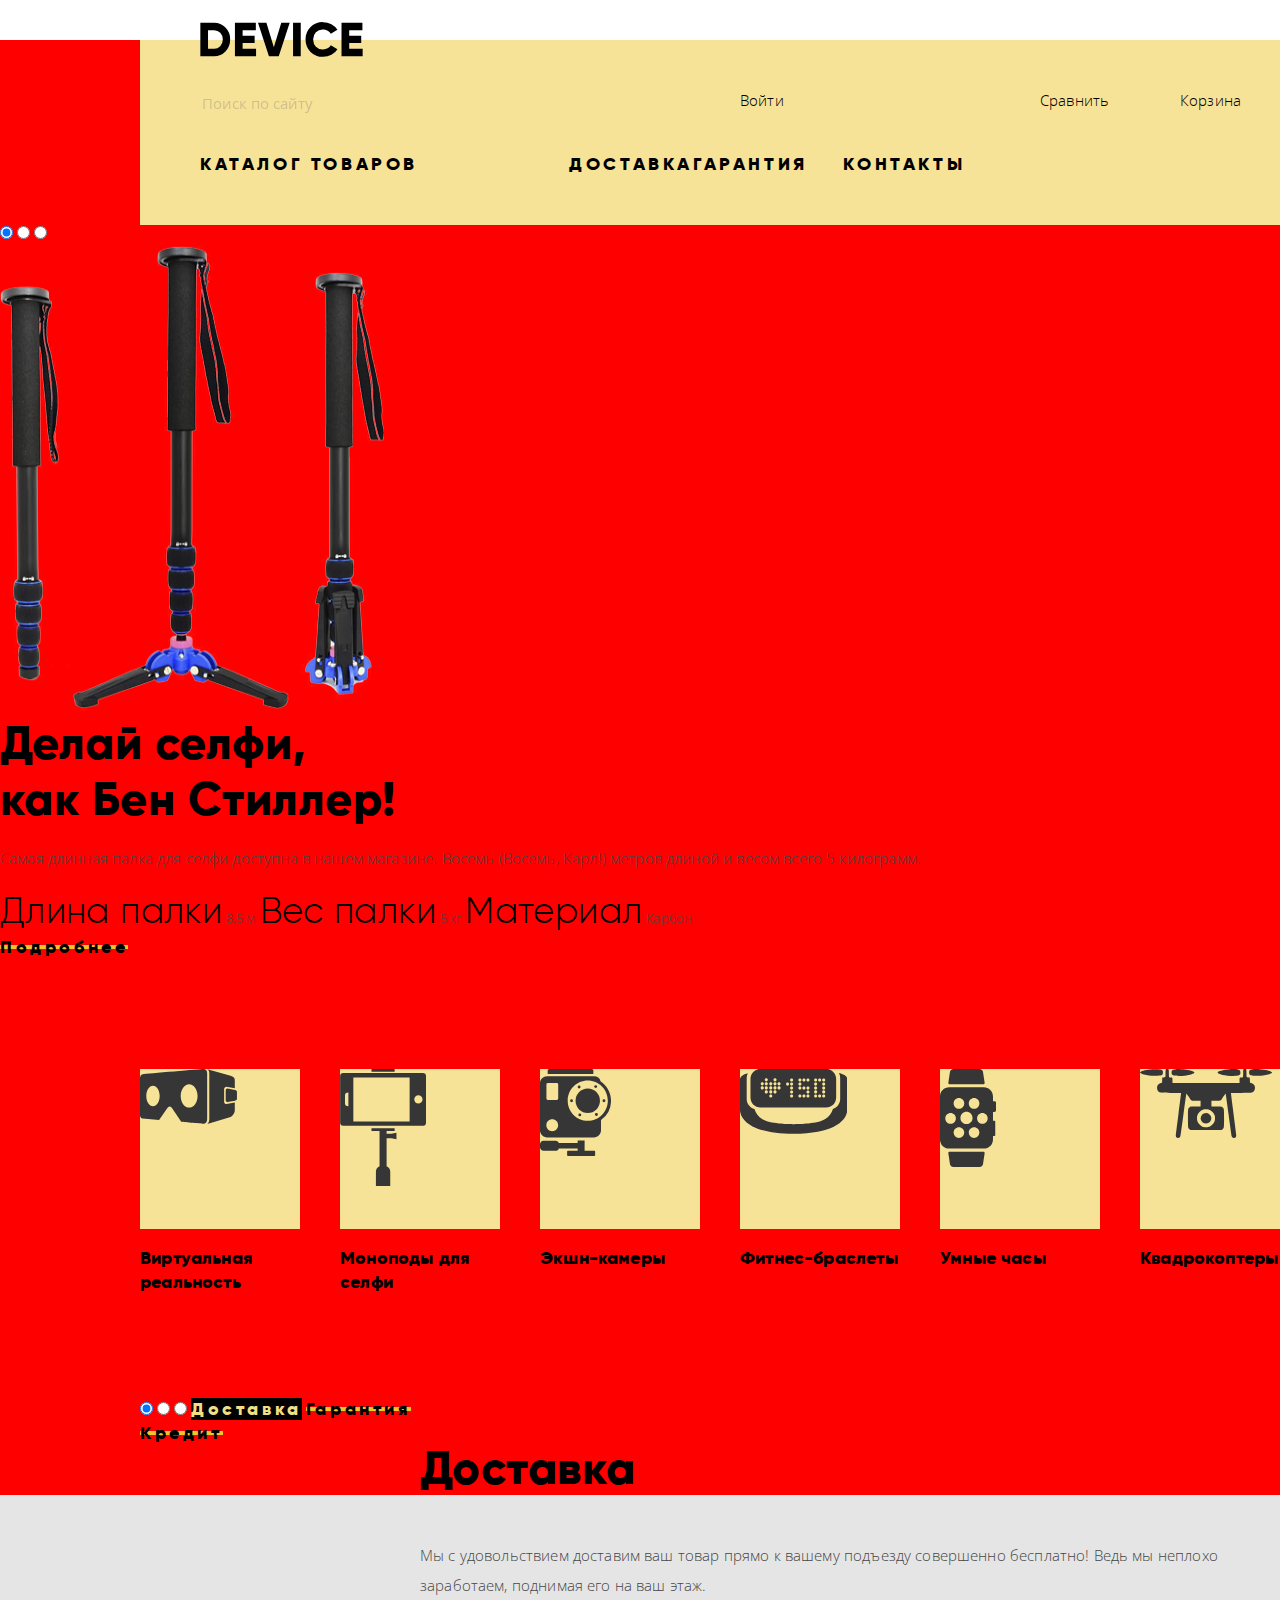
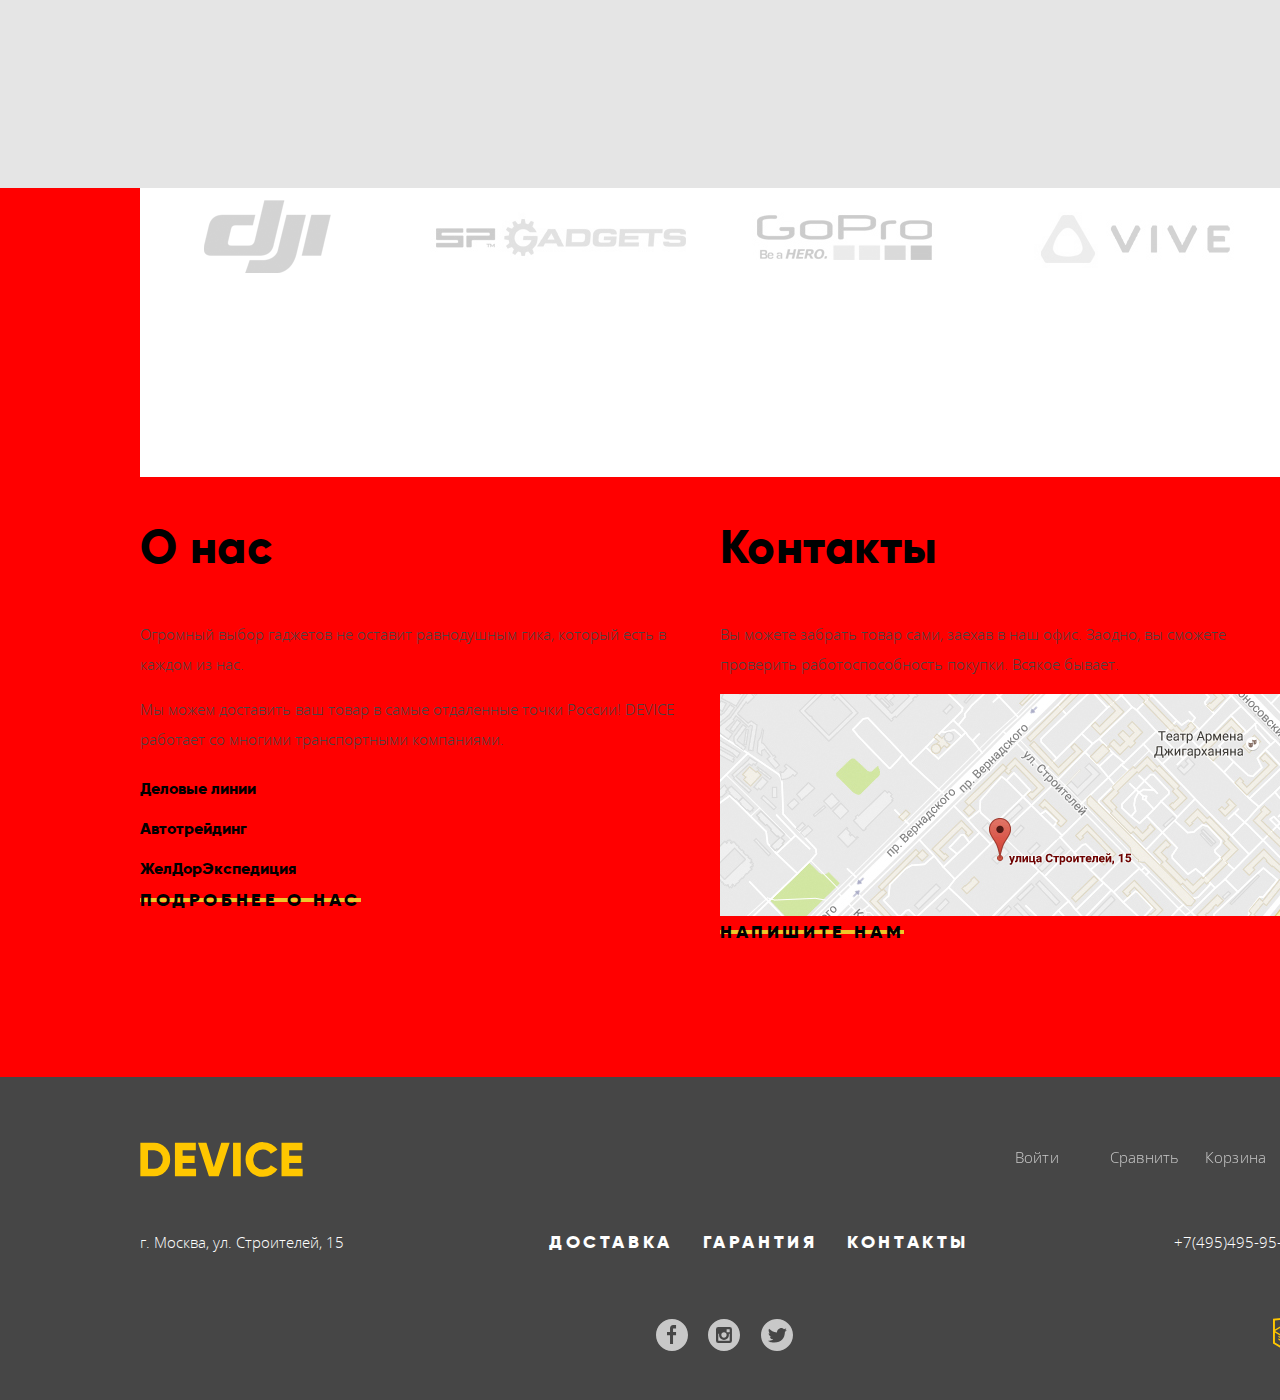
==== index.html @ 86f21298 "Задание 15.  Личный проект: начинаем строить сетку на флексах" ====
<!DOCTYPE html>
<html lang="ru">

<head>
	<meta charset="utf-8">
	<title>DEVICE</title>	
	<link href="https://fonts.googleapis.com/css?family=Open+Sans&display=swap&subset=cyrillic" rel="stylesheet">	
	<link href="css/normalize.css" rel="stylesheet">
	<link href="css/style.css" rel="stylesheet">
</head>

<body>
	<div class="site-wrapper">
		<div class="content-wrapper">
			<header class="main-header">
				<h1 class="visually-hidden header-tier1">Онлайн магазин электронных гаджетов DEVICE</h1>
				<div class="container">
					<a href="index.html" class="header-logo" aria-label="Ссылка на главную страницу логотип">
						<svg class="fade-link" width="163" height="35" xmlns="http://www.w3.org/2000/svg" viewBox="0 0 164 35">
							<path d="m0.35 0.7v33.6h13.532a15.723 15.723 0 0 0 11.72-4.824 16.464 16.464 0 0 0 4.712-11.976 16.465 16.465 0 0 0-4.712-11.976 15.723 15.723 0 0 0-11.72-4.824zm7.733 26.208v-18.819h5.8a8.648 8.648 0 0 1 6.5 2.568 9.412 9.412 0 0 1 2.489 6.84 9.41 9.41 0 0 1-2.489 6.84 8.646 8.646 0 0 1-6.5 2.568h-5.8zm34.8-5.952h12.082v-7.3h-12.086v-5.567h13.291v-7.389h-21.024v33.6h21.265v-7.392h-13.532v-5.952zm36.343 13.344 11.019-33.6h-8.458l-7.491 24.72-7.491-24.72h-8.457l11.019 33.6zm14.4 0h7.733v-33.6h-7.733zm38.615-1.416a15.514 15.514 0 0 0 6.041-5.688l-6.67-3.84a7.488 7.488 0 0 1-3.165 3.024 9.874 9.874 0 0 1-4.664 1.1 9.594 9.594 0 0 1-7.177-2.736 9.907 9.907 0 0 1-2.682-7.248 9.908 9.908 0 0 1 2.682-7.248 9.594 9.594 0 0 1 7.177-2.736 9.914 9.914 0 0 1 4.64 1.08 7.6 7.6 0 0 1 3.189 3.048l6.67-3.84a15.881 15.881 0 0 0-6.09-5.688 17.419 17.419 0 0 0-8.409-2.088 17.12 17.12 0 0 0-17.592 17.472 17.12 17.12 0 0 0 17.589 17.476 17.519 17.519 0 0 0 8.458-2.088zm17.881-11.928h12.082v-7.3h-12.085v-5.567h13.29v-7.389h-21.022v33.6h21.264v-7.392h-13.532v-5.952z"/>
						</svg>
					</a>
					<div class="user-block">
						<div class="user-block-search">						
							<form class="search-form" action="#" method="post">
								<input name="search-input" id="search-input" type="search" placeholder="Поиск по сайту" required>
								<button class="btn-search" type="submit">Найти</button>
							</form>
						</div>
						<div class="user-block-login">
							<a class="link login fade-link" href="#">Войти</a>
						</div>
						<div class="user-block-compare">
							<a class="link compare fade-link" href="#">Сравнить</a>
						</div>
						<div class="user-block-cart">
							<a class="link cart fade-link" href="#">Корзина</a>
						</div>
					</div>
					<nav class="main-navigation">
						<ul class="main-menu">
							<li class="catalog">
								<a class="menu-link fade-link" href="#">КАТАЛОГ ТОВАРОВ</a>
								<div class="catalog-menu visually-hidden">
									<ul class="catalog-menu_column1">
										<li>
											<a class="link fade-link" href="#">Виртуальная реальность</a>
										</li>
										<li>
											<a class="link fade-link" href="catalog.html">Моноподы для селфи</a>
										</li>
										<li>
											<a class="link fade-link" href="#">Экшн-камеры</a>
										</li>
									</ul>
									<ul class="catalog-menu_column2">
										<li>
											<a class="link fade-link" href="#">Фитнес-браслеты</a>
										</li>
										<li>
											<a class="link fade-link" href="#">Умные часы</a>
										</li>
									</ul>
									<ul class="catalog-menu_column3">
										<li>
											<a class="link fade-link" href="#">Квадрокоптеры</a>
										</li>
									</ul>
								</div>
							</li>
							<li class="delivery">
								<a class="menu-link fade-link" href="#">ДОСТАВКА</a>
							</li>
							<li class="varanty">
								<a class="menu-link fade-link" href="#">ГАРАНТИЯ</a>
							</li>
							<li class="contacts">
								<a class="menu-link fade-link" href="#">КОНТАКТЫ</a>
							</li>
						</ul>
					</nav>
				</div>
			</header>

			<main>
				<section class="goods-slider">
					<div class="goods-slider-wrap">
						<h2 class="visually-hidden">Популярные товары</h2>
						<div class="goods-control" aria-hidden="true">
							<input class="goods-slider_input" id="slide-1" type="radio" name="goods-control" checked>
							<input class="goods-slider_input" id="slide-2" type="radio" name="goods-control">
							<input class="goods-slider_input" id="slide-3" type="radio" name="goods-control">							
						</div>
						<div class="goods-slider-item goods-slider-item_item1">
							<div class="goods-slider-item-img">
								<img src="img/slider-1_384x468.png" width="384" height="468" alt="Палка для селфи">
							</div>
							<div class="goods-slider-descr">
								<b>Делай селфи,<br>
								как Бен Стиллер!</b>
								<p>Самая длинная палка для селфи доступна в нашем магазине. Восемь (Восемь, Карл!) метров длиной и весом всего 5 килограмм.
								</p>								
								<div class="goods-slider-descr-prop-wrap">
									<span class="goods-slider-descr-prop unit1">Длина палки</span>
									<span class="goods-slider-descr-prop prop1">8,5 м</span>
									<span class="goods-slider-descr-prop unit2">Вес палки</span>
									<span class="goods-slider-descr-prop prop2">5 кг</span>
									<span class="goods-slider-descr-prop unit3">Материал</span>
									<span class="goods-slider-descr-prop prop3">Карбон</span>
								</div>
								<a class="button" href="#">Подробнее</a>
							</div>
						</div>
						<div class="goods-slider-item goods-slider-item_item2 visually-hidden">
							<div class="goods-slider-item-img">
								<img src="img/slider-2_345x485.png" width="345" height="485" alt="Умные часы">
							</div>
							<div class="goods-slider-descr">
								<b>Худеем<br>
								правильно!</b>
								<p>Мотивирующие фитнес-браслеты помогут найти в себе силы не пропускать занятия и соблюдать диету.
								</p>								
								<div class="goods-slider-descr-prop-wrap">
									<span class="goods-slider-descr-prop unit1">Без подзарядки</span>
									<span class="goods-slider-descr-prop prop1">48 часов</span>									
								</div>
								<a class="button" href="#">Подробнее</a>
							</div>
						</div>
						<div class="goods-slider-item goods-slider-item_item3 visually-hidden">
							<div class="goods-slider-item-img">
								<img src="img/slider-3_526x334.png" width="526" height="334" alt="Квадрокоптер">
							</div>
							<div class="goods-slider-descr">
								<b>Порхает как бабочка, жалит как пчела!</b>
								<p>Этот обычный, на первый взгляд, квадрокоптер оснащен мощным лазером, замаскированным под стандартную камеру.
								</p>								
								<div class="goods-slider-descr-prop-wrap">
									<span class="goods-slider-descr-prop unit1">Дальность полета</span>
									<span class="goods-slider-descr-prop prop1">800 м</span>
									<span class="goods-slider-descr-prop unit2">Радиус поражения</span>
									<span class="goods-slider-descr-prop prop2">50 м</span>	
								</div>
								<a class="button" href="#">Подробнее</a>
							</div>
						</div>
					</div>
				</section>
				<section class="main-goods">
					<h2 class="visually-hidden">Популярные категории товаров</h2>
					<ul class="main-goods-list">
						<li class="main-goods-item">
							<a class="main-goods-item-link" href="#">
								<div class="main-goods-item-img">
									<img class="main-goods-item-picture" src="img/popular-1_97x55.svg" width="97" height="55" alt="Виртуальная реальность">
								</div>
								<p class="main-goods-item-name">Виртуальная реальность</p>
							</a>
						</li>
						<li class="main-goods-item">
							<a class="main-goods-item-link" href="catalog.html">
								<div class="main-goods-item-img">
									<img class="main-goods-item-picture" src="img/popular-2_86x117.svg" width="86" height="117" alt="Моноподы для селфи">
								</div>
								<p class="main-goods-item-name">Моноподы для селфи</p>
							</a>
						</li>
						<li class="main-goods-item">
							<a class="main-goods-item-link" href="#">
								<div class="main-goods-item-img">
									<img class="main-goods-item-picture" src="img/popular-3_71x87.svg" width="71" height="87" alt="Экшн-камеры">
								</div>
								<p class="main-goods-item-name">Экшн-камеры</p>
							</a>
						</li>
						<li class="main-goods-item">
							<a class="main-goods-item-link" href="#">
								<div class="main-goods-item-img">
									<img class="main-goods-item-picture" src="img/popular-4_107x65.svg" width="107" height="65" alt="Фитнес-браслеты">
								</div>
								<p class="main-goods-item-name">Фитнес-браслеты</p>
							</a>
						</li>
						<li class="main-goods-item">
							<a class="main-goods-item-link" href="#">
								<div class="main-goods-item-img">
									<img class="main-goods-item-picture" src="img/popular-5_56x98.svg" width="56" height="98" alt="Умные часы">
								</div>
								<p class="main-goods-item-name">Умные часы</p>
							</a>
						</li>
						<li class="main-goods-item">
							<a class="main-goods-item-link" href="#">
								<div class="main-goods-item-img">
									<img class="main-goods-item-picture" src="img/popular-6_132x69.svg" width="132" height="69" alt="Квадрокоптеры">
								</div>
								<p class="main-goods-item-name">Квадрокоптеры</p>
							</a>
						</li>
					</ul>
				</section>
				<section class="services-slider">
					<div class="services-slider-wrap">
						<h2 class="visually-hidden">Наши услуги</h2>
						<div class="services-control" aria-hidden="true">
							<input class="services-slider_input services1-radio" id="services-1" type="radio" name="services-control" checked>
							<input class="services-slider_input services2-radio" id="services-2" type="radio" name="services-control">
							<input class="services-slider_input services3-radio" id="services-3" type="radio" name="services-control">
							<label class="services-slider-control services1-label" for="services-1">Доставка</label>
							<label class="services-slider-control services2-label" for="services-2">Гарантия</label>
							<label class="services-slider-control services3-label" for="services-3">Кредит</label>
						</div>
						<div class="services-slider-item services-slider-item_active services-slider-item_delivery">
							<h3 class="header-tier3">Доставка</h3>
							<p>Мы с удовольствием доставим ваш товар прямо к вашему подъезду совершенно бесплатно! Ведь мы неплохо заработаем, поднимая его на ваш этаж.</p>
						</div>
						<div class="services-slider-item services-slider-item_warranty visually-hidden">
							<h3 class="header-tier3">Гарантия</h3>
							<p>Если из-за возгорания купленного у нас товара у вас сгорит дом - не переживайте, мы выдадим вам новый. Товар, не дом, конечно же.</p>
						</div>
						<div class="services-slider-item services-slider-item_credit visually-hidden">
							<h3 class="header-tier3">Кредит</h3>
							<p>Залезть в долговую яму стало проще! Кредитные консультанты подберут для вас наиболее выгодные условия кредита. Выгодные для нашего банка, разумеется.</p>
						</div>
					</div>
				</section>
				<section class="brands">
					<h2 class="visually-hidden">Популярные брэнды</h2>
					<a class="brands-item" href="#" aria-label="Производитель dji">
						<img src="img/logo-1_260х100.png" width="260" height="100" alt="dji">
					</a>
					<a class="brands-item" href="#" aria-label="Производитель spgadgets">
						<img src="img/logo-2_260х100.png" width="260" height="100" alt="spgadgets">
					</a>
					<a class="brands-item" href="#" aria-label="Производитель gopro">
						<img src="img/logo-3_260х100.png" width="260" height="100" alt="gopro">
					</a>
					<a class="brands-item" href="#" aria-label="Производитель vive">
						<img src="img/logo-4_260х100.png" width="260" height="100" alt="vive">
					</a>
				</section>
				<section class="information">
					<div class="about-us">
						<h3 class="header-tier3">О нас</h3>
						<p class="information-paragraph">Огромный выбор гаджетов не оставит равнодушным гика, который есть в каждом из нас.</p>
						<p class="information-paragraph">Мы можем доставить ваш товар в самые отдаленные точки России! DEVICE работает со многими транспортными компаниями.</p>
						<ul>
							<li>Деловые линии</li>
							<li>Автотрейдинг</li>
							<li>ЖелДорЭкспедиция</li>
						</ul>
						<a class="button" href="#">ПОДРОБНЕЕ О НАС</a>
					</div>
					<div class="contacts">
						<h3 class="header-tier3">Контакты</h3>
						<p class="information-paragraph">Вы можете забрать товар сами, заехав в наш офис. Заодно, вы сможете проверить работоспособность покупки. Всякое бывает.</p>
						<div class="location" id="map">	
							<img src="img/map_560x222.jpg" width="560" height="222" alt="Карта">
						</div>
						<a class="button" href="#">НАПИШИТЕ НАМ</a>
					</div>
				</section>
			</main>

			<footer class="main-footer">
				<div class="footer-user-block">
					<div class="footer-logo">
						<svg class="footer-logo-svg fade-link" width="163" height="35" xmlns="http://www.w3.org/2000/svg" viewBox="0 0 164 35">
							<path d="m0.35 0.7v33.6h13.532a15.723 15.723 0 0 0 11.72-4.824 16.464 16.464 0 0 0 4.712-11.976 16.465 16.465 0 0 0-4.712-11.976 15.723 15.723 0 0 0-11.72-4.824zm7.733 26.208v-18.819h5.8a8.648 8.648 0 0 1 6.5 2.568 9.412 9.412 0 0 1 2.489 6.84 9.41 9.41 0 0 1-2.489 6.84 8.646 8.646 0 0 1-6.5 2.568h-5.8zm34.8-5.952h12.082v-7.3h-12.086v-5.567h13.291v-7.389h-21.024v33.6h21.265v-7.392h-13.532v-5.952zm36.343 13.344 11.019-33.6h-8.458l-7.491 24.72-7.491-24.72h-8.457l11.019 33.6zm14.4 0h7.733v-33.6h-7.733zm38.615-1.416a15.514 15.514 0 0 0 6.041-5.688l-6.67-3.84a7.488 7.488 0 0 1-3.165 3.024 9.874 9.874 0 0 1-4.664 1.1 9.594 9.594 0 0 1-7.177-2.736 9.907 9.907 0 0 1-2.682-7.248 9.908 9.908 0 0 1 2.682-7.248 9.594 9.594 0 0 1 7.177-2.736 9.914 9.914 0 0 1 4.64 1.08 7.6 7.6 0 0 1 3.189 3.048l6.67-3.84a15.881 15.881 0 0 0-6.09-5.688 17.419 17.419 0 0 0-8.409-2.088 17.12 17.12 0 0 0-17.592 17.472 17.12 17.12 0 0 0 17.589 17.476 17.519 17.519 0 0 0 8.458-2.088zm17.881-11.928h12.082v-7.3h-12.085v-5.567h13.29v-7.389h-21.022v33.6h21.264v-7.392h-13.532v-5.952z"/>
						</svg>						
					</div>
					<div class="footer-user-block-login">
						<a class="login footer-link" href="#">Войти</a>
					</div>
					<div class="footer-user-block-compare">
						<a class="compare footer-link" href="#">Сравнить</a>
					</div>
					<div class="footer-user-block-cart">
						<a class="cart footer-link" href="#">Корзина</a>
					</div>
				</div>
				<div class="footer-information-block">
					<address class="footer-address">г. Москва, ул. Строителей, 15</address>
					<ul class="footer-menu">
						<li class="footer-menu-delivery">
							<a href="#">ДОСТАВКА</a>
						</li>
						<li class="footer-menu-varanty">
							<a href="#">ГАРАНТИЯ</a>
						</li>
						<li class="footer-menu-contacts">
							<a href="#">КОНТАКТЫ</a>
						</li>
					</ul>
					<a class="footer-phone" href="tel:+74954959595">+7(495)495-95-95</a>
				</div>
				<div class="footer-social-wrap">
					<div class="yellow-brick"></div>					
					<ul class="footer-social">
						<li class="footer-social-facebook">
							<a class="social-btn social-btn-fb footer-link" href="#" aria-label="Device в facebook"></a>
						</li>
						<li class="footer-social-instagram">
							<a class="social-btn social-btn-inst footer-link" href="#" aria-label="Device в instagram"></a>
						</li>
						<li class="footer-social-twitter">
							<a class="social-btn social-btn-tw footer-link" href="#" aria-label="Device в twitter"></a>
						</li>
					</ul>
					<a class="html-academy-logo" href="https://htmlacademy.ru/" aria-label="htmlacademy">						
						<svg class="fade-link" xmlns="http://www.w3.org/2000/svg" width="27" height="35" viewBox="0 0 26.943 34.09"><path fill="#FFC600" d="M13.62.017L13.472 0 0 1.412v24.661l13.473 8.017 13.43-7.99.042-.025V1.412L13.62.017zm11.399 12.11L13.495 5.334l-.001-.104-.087.05-.088-.056v.109L1.925 12.118V3.147l11.548-1.212L25.02 3.147v8.98zm-11.614-5.34L24.923 13.5l-4.479 2.64-7.093-4.221-.014 1.415 5.904 3.513-.86.507-5.03-2.992-.014 1.415 3.827 2.275-.782.523-3.031-1.787-.014 1.413 1.853 1.091-1.8 1.081-11.356-6.751 11.371-6.835zm-11.48 8.34l11.411 6.791.016 1.044-7.942-4.728-.015 1.416 7.979 4.795.018 1.076-7.973-4.74-.013 1.414 8.021 4.822.046.025 8.143-4.872-.011-5.177 3.415-2.036v10.021L13.472 31.85 1.925 24.979v-9.852z"/></svg>
					</a>
				</div>
			</footer>
		</div>
		<div class="modal-feedback visually-hidden">
			<h2 class="visually-hidden">Форма обратной связи</h2>
			<button class="modal-feedback-close close-button" type="button">Закрыть</button>			
			<form class="feedback-form" action="#" method="post">
				<div class="feedback-name-block">
					<input name="feedback-name" id="feedback-name" type="text" placeholder="Имя Фамилия" required>
					<label for="feedback-name">Ваше имя:</label>
				</div>
				<div class="feedback-email-block">
					<input name="feedback-email" id="feedback-email" type="email" placeholder="email@example.com" required>
					<label for="feedback-email">Ваш e-mail:</label>
				</div>
				<div class="feedback-text-block">
					<textarea name="feedback-text" id="feedback-text" placeholder="В свободной форме" required></textarea>
					<label for="feedback-text">Текста письма:</label>
				</div>
				<button class="button" type="submit">Отправить</button>
			</form>
		</div>
		<div class="modal-map visually-hidden">
			<h2 class="visually-hidden">Карта</h2>
			<button class="modal-map-close close-button" type="button">Закрыть</button>
		</div>
	</div>
</body>
</html>
---- css/style.css ----
@font-face { 
	font-family: "Gilroy bold";
	src: url(../fonts/gilroyextrabold.woff) format("woff"),   
		 url(../fonts/gilroyextrabold.woff2) format("woff2"); 	
}

@font-face { 
	font-family: "Gilroy light";
	src: url(../fonts/gilroylight.woff) format("woff"),  
		 url(../fonts/gilroylight.woff2) format("woff2"); 
}

@font-face { 
	font-family: "Open Sans";
	src: url(../fonts/opensans.woff) format("woff"), 
		 url(../fonts/opensans.woff2) format("woff2");
}

@font-face { 
	font-family: "Open Sans light";
	src: url(../fonts/opensanslight.woff) format("woff"),
		 url(../fonts/opensanslight.woff2) format("woff2");
}

body {	
	background-color: #FFFFFF;
}

a {
	text-decoration: none;
}

.header-tier1 {
	font-family: "Gilroy bold","Arial",sans-serif;
	font-size: 47px;
	font-weight: 800;
	font-style: normal;
	font-stretch: normal;
	line-height: 1.02;
	letter-spacing: 0.47px;
	text-align: left;
	color: #000000;
	margin: 0;
}

.visually-hidden {
	position: absolute;
	width: 1px;
	height: 1px;
	margin: -1px;
	border: 0;
	padding: 0;
	clip: rect(0 0 0 0);
	overflow: hidden;
}

.main-header {
	font-size: 15px;
	font-weight: 300;
	font-style: normal;
	font-stretch: normal;
	line-height: 2;
	letter-spacing: 0.15px;
	text-align: left;	
	background-color: #F7E397;	
}

.link {
	font-family: "Open Sans light","Arial",sans-serif;
	font-size: 15px;
	font-weight: 300;
	font-style: normal;
	font-stretch: normal;
	line-height: 2;
	letter-spacing: 0.15px;
	text-align: left;
	color: #000000;
}

.search-form {
	font-family: "Open Sans","Arial",sans-serif;
	font-size: 15px;
	font-weight: 300;
	font-style: normal;
	font-stretch: normal;
	line-height: 2;
	letter-spacing: 0.15px;
	text-align: left;
	color: #000000;
}

.btn-search {
	opacity: 0;
	font-family: "Open Sans","Arial",sans-serif;
	font-size: 15px;
	font-weight: 300;
	font-style: normal;
	font-stretch: normal;
	line-height: 2;
	letter-spacing: 0.15px;
	text-align: center;
	color: #000000;
	border: solid 2px #000000;
	background-color: #F7E397;	
}

.btn-search:hover {
	color:#FFFFFF;
	background-color:#000000;
}

.btn-search:active {	
	color: rgba(255, 255, 255, 0.3);
}

.search-form input {
	color:#FFFFFF;
	opacity: 0.3;
	border: none;
	background-color: #F7E397;	
}

.search-form input:hover {
	opacity: 0.6;
}

.search-form input:focus {	
	opacity: 1;	
}

.search-form input:focus ~ .btn-search {
	opacity: 1;
}

.search-form input:focus {
	border-bottom: solid 1px #000000;
}

.main-menu,
.main-goods-list,
.footer-menu,
.footer-social,
.breadcrumbs-list,
.sort-list,
.sort-direction,
.breadcrumbs ul,
.catalog-menu ul,
.about-us ul {
	list-style: none;
	padding: 0;
	margin: 0;
}

.menu-link {
	font-family: "Gilroy bold","Arial",sans-serif;
	font-size: 18px;
	font-weight: 800;
	font-style: normal;
	font-stretch: normal;
	line-height: 1.33;
	letter-spacing: 3.6px;
	text-align: left;
	color: #000000;
}

.button {	
	font-family: "Gilroy bold","Arial",sans-serif;
	font-size: 18px;
	font-weight: 800;
	font-style: normal;
	font-stretch: normal;
	line-height: 1.33;
	letter-spacing: 3.6px;
	text-align: center;
	color: #000000;
	background: linear-gradient(to top, rgba(0, 0, 0, 0.0) 40%, #F0C62A 40%, #F0C62A 60%, rgba(0, 0, 0, 0.0) 60%);
	border: none;
}

.button:hover,
.services-slider-control:hover {
	background: linear-gradient(to top, rgba(0, 0, 0, 0.0) 0%, #F0C62A 0%, #F0C62A 100%, rgba(0, 0, 0, 0.0) 100%);
}

.button:active {
	color: rgba(0, 0, 0, 0.3);
	outline: none;
}

.goods-slider-descr b {
	font-family: "Gilroy bold","Arial",sans-serif;
	font-size: 47px;
	font-weight: 800;
	font-style: normal;
	font-stretch: normal;
	line-height: 1.19;
	letter-spacing: 0.47px;
	text-align: left;
	color: #000000;
}

.goods-slider-descr p,
.services-slider-item p {
	font-family: "Open Sans","Arial",sans-serif;
	font-size: 15px;
	font-weight: 300;
	font-style: normal;
	font-stretch: normal;
	line-height: 2;
	letter-spacing: 0.15px;
	text-align: left;
	color: #464646;
}

.unit1,
.unit2,
.unit3 {
	font-family: "Gilroy light","Arial",sans-serif;
	font-size: 36px;
	font-weight: 300;
	font-style: normal;
	font-stretch: normal;
	line-height: 1.33;
	letter-spacing: 0.36px;
	text-align: left;
	color: #000000;
}

.prop1,
.prop2,
.prop3 {
	font-family: "Open Sans","Arial",sans-serif;
	font-size: 13px;
	font-weight: 300;
	font-style: normal;
	font-stretch: normal;
	line-height: 1.54;
	letter-spacing: 0.13px;
	text-align: left;
	color: #464646;
}

.main-goods-item-img {
	background-color: #F7E397;
}

.main-goods-item-name {
	font-family: "Gilroy bold","Arial",sans-serif;
	font-size: 18px;
	font-weight: 800;
	font-style: normal;
	font-stretch: normal;
	line-height: 1.33;
	letter-spacing: 0.18px;
	text-align: left;
	color: #000000;
}

.main-goods-item:hover .main-goods-item-img {
	background-color: #F0C62A;
}

.main-goods-item:active .main-goods-item-picture {
	opacity: 0.3;	
}

.main-goods-item:active .main-goods-item-name {
	opacity: 0.3;
}

.services-control label {
	font-family: "Gilroy bold","Arial",sans-serif;
	font-size: 18px;
	font-weight: 800;
	font-style: normal;
	font-stretch: normal;
	line-height: 1.33;
	letter-spacing: 3.6px;
	text-align: center;
	color: #000000;
	background: linear-gradient(to top, rgba(0, 0, 0, 0.0) 40%, #F0C62A 40%, #F0C62A 60%, rgba(0, 0, 0, 0.0) 60%);
}

.header-tier3 {
	font-family: "Gilroy bold","Arial",sans-serif;
	font-size: 47px;
	font-weight: 800;
	font-style: normal;
	font-stretch: normal;
	line-height: 1.02;
	letter-spacing: 0.47px;
	text-align: left;
	color: #000000;
}

.services1-radio:checked ~ .services1-label {
	color: #F3DF83;
	background: none;
	background-color: #000000;
}

.services2-radio:checked ~ .services2-label {
	color: #F3DF83;
	background: none;
	background-color: #000000;
}

.services3-radio:checked ~ .services3-label {
	color: #F3DF83;
	background: none;
	background-color: #000000;
}

.brands-item {
	opacity: 0.2;
	filter: grayscale(100%);
}

.brands-item:hover {
	opacity: 1;
	filter: grayscale(0%);
}

.about-us li{
	font-family: "Gilroy bold","Arial",sans-serif;
	font-size: 16px;
	font-weight: 800;
	line-height: 2.5;
	color: #000000;
}

.information-paragraph {
	font-family: "Open Sans light","Arial",sans-serif;
	font-size: 15px;
	font-weight: 300;
	font-style: normal;
	font-stretch: normal;
	line-height: 2;
	letter-spacing: normal;
	text-align: left;
	color: #464646;
}

.main-footer {
	background-color: #444444;
}

.footer-logo-svg path { 
	fill: #FFC700;
}

.fade-link:hover { 
	opacity: 0.6;
}

.fade-link:active { 
	opacity: 0.3;
}

.footer-user-block a {
	font-family: "Open Sans","Arial",sans-serif;
	font-size: 15px;
	font-weight: 300;
	font-style: normal;
	font-stretch: normal;
	line-height: 2;
	letter-spacing: 0.15px;
	text-align: left;
	color: #ffffff;
	opacity: 0.7;
}

.footer-link:hover {
	opacity: 1;
}

.footer-link:active {
	opacity: 0.3;
}


.footer-phone,
.footer-information-block address{
	font-family: "Open Sans light","Arial",sans-serif;
	font-size: 15px;
	font-weight: 300;
	font-style: normal;
	font-stretch: normal;
	line-height: 2;
	letter-spacing: normal;
	text-align: left;
	color: #ffffff;
}

.footer-menu a {
	font-family: "Gilroy bold","Arial",sans-serif;
	font-size: 18px;
	font-weight: 800;
	font-style: normal;
	font-stretch: normal;
	line-height: 1.33;
	letter-spacing: 3.6px;
	text-align: left;
	color: #ffffff;
}

.footer-menu a:hover {
	opacity: 0.6;
}

.footer-menu a:active {
	opacity: 0.3;
}

.social-btn-fb {	
	background: url(../img/fb_32x32.svg) no-repeat center;
	opacity: 0.7;
}

.social-btn-inst {	
	background: url(../img/inst_32x32.svg) no-repeat center;
	opacity: 0.7;
}

.social-btn-tw {	
	background: url(../img/tw_32x32.svg) no-repeat center;
	opacity: 0.7;
}

.modal-map-close, .modal-feedback-close {
	background: url(../img/modal-close_55x55.svg) no-repeat center;
	border: none;
	opacity: 0.5;
}

.close-button:hover {
	opacity: 1;
}

.close-button:active {
	opacity: 0.3;
}

.modal-feedback {
	background-color: #ffffff;
}

.feedback-form input,
.feedback-form textarea {
	border: solid 3px #F2F2F2;
	background-color: #F2F2F2;
	font-family: "Open Sans","Arial",sans-serif;
	font-size: 14px;
	font-weight: normal;
	font-style: normal;
	font-stretch: normal;
	line-height: 1.29;
	letter-spacing: normal;
	text-align: left;
	color: rgba(70, 70, 70, 0.4);
	resize:none
}

.feedback-form input:hover,
.feedback-form textarea:hover {
	background-color: #EBEBEB;
	border: solid 3px #EBEBEB;
	color: rgba(70, 70, 70, 0.4);
}

.feedback-form input:focus,
.feedback-form textarea:focus {
	color: #464646;
	outline: none;
	border: solid 3px #F0C52E;
	background-color: #ffffff;
}

.invalid {
	background-color: #f6dada;
	border: solid 3px #f6dada;
	color: rgba(70, 70, 70, 0.4);
}

.feedback-form label {
	font-family: "Gilroy bold","Arial",sans-serif;
	font-size: 18px;
	font-weight: 800;
	font-style: normal;
	font-stretch: normal;
	line-height: 1.33;
	letter-spacing: normal;
	text-align: left;
	color: #000000;
}

.modal-map {
	background: url(../img/map_560x222.jpg) no-repeat center;
}

.user-name {
	font-family: "Open Sans light","Arial",sans-serif;
	font-size: 15px;
	font-weight: 300;
	font-style: normal;
	font-stretch: normal;
	line-height: 2;
	letter-spacing: 0.15px;
	text-align: left;
	color: #000000;
}

.user-name-footer {
	font-family: "Open Sans light","Arial",sans-serif;
	font-size: 15px;
	font-weight: 300;
	font-style: normal;
	font-stretch: normal;
	line-height: 2;
	letter-spacing: 0.15px;
	text-align: left;
	color: rgba(255, 255, 255, 0.7);
}

.breadcrumbs-link,
.sort-link {
	font-family: "Open Sans light","Arial",sans-serif;
	font-size: 14px;
	font-weight: 300;
	font-style: normal;
	font-stretch: normal;
	line-height: 1.71;
	letter-spacing: 0.14px;
	text-align: left;
	color: #000000;
	opacity: 0.3;
}

.breadcrumbs-link:hover {
	opacity: 0.6;
}

.breadcrumbs-link:active {
	opacity: 0.1;
}

.goods-sort {
	background-color: #ECECEC;
}

.sort-link-active {
	opacity: 1;
}

.header-tier2 {
	font-family: "Gilroy bold","Arial",sans-serif;
	font-size: 16px;
	font-weight: 800;
	font-style: normal;
	font-stretch: normal;
	text-transform: uppercase;
	line-height: 1.5;
	letter-spacing: 3.2px;
	text-align: left;
	color: #000000;
}

.choice-name {
	font-family: "Gilroy bold","Arial",sans-serif;
	font-size: 18px;
	font-weight: 800;
	font-style: normal;
	font-stretch: normal;
	line-height: 1.33;
	letter-spacing: 0.18px;
	text-align: left;
	color: #000000;
}

.min-cost, 
.max-cost {	
  font-family: "Gilroy light","Arial",sans-serif;
  font-size: 14px;
  font-weight: 300;
  font-style: normal;
  font-stretch: normal;
  line-height: 1.71;
  letter-spacing: normal;
  text-align: center;
  color: #000000;
  opacity: 0.2;
}

.goods-choise label {
	font-family: "Open Sans light","Arial",sans-serif;
	font-size: 14px;
	font-weight: 300;
	font-style: normal;
	font-stretch: normal;
	line-height: 2.86;
	letter-spacing: 0.14px;
	text-align: left;
	color: #000000;
}

.goods-choise input:hover,
.goods-choise label:hover {
	opacity: 0.6;
}

.goods-choise input:active,
.goods-choise label:active {
	opacity: 1;
}

.blocked {
	opacity: 0.25;
}

.good-name {
	font-family: "Gilroy bold","Arial",sans-serif;
	font-size: 18px;
	font-weight: 800;
	font-style: normal;
	font-stretch: normal;
	line-height: 1.33;
	letter-spacing: 0.18px;
	text-align: left;
	color: #000000;
}

.hide-link {
	opacity: 0;
}

.good-price {
	font-family: "Gilroy light","Arial",sans-serif;
	font-size: 16px;
	font-weight: 300;
	font-style: normal;
	font-stretch: normal;
	line-height: 1.5;
	letter-spacing: 0.16px;
	text-align: right;
	color: #464646;
}

.good-compare-add {
	font-family: "Open Sans light","Arial",sans-serif;
	font-size: 13px;
	font-weight: 300;
	font-style: normal;
	font-stretch: normal;
	line-height: 1.54;
	letter-spacing: 0.13px;
	text-align: center;
	color: rgba(0, 0, 0, 0.5);
}

.good-compare-add:hover {
	color: rgba(0, 0, 0, 1);
}

.good-compare-add:active {
	color: rgba(0, 0, 0, 0.2);
}

.good {
	cursor: pointer
}

.good:hover .good-picture{
	opacity: 0.7;	
}

.good:hover .hide-link{
	opacity: 1;
}

.paginator {
	background-color: #ECECEC;
}

.paginator-link {
	font-family: "Gilroy bold","Arial",sans-serif;
	font-size: 16px;
	font-weight: 800;
	font-style: normal;
	font-stretch: normal;
	line-height: 1.5;
	letter-spacing: 3.2px;
	text-align: left;
	color: #000000;
	opacity: 0.3;
}

.paginator-prev,
.paginator-next {
	background-color: #ECECEC;
	opacity: 1;
}

.paginator-prev:hover,
.paginator-next:hover {
	background-color: #DADADA;
}

.paginator-prev:active,
.paginator-next:active {
	color: rgba(0, 0, 0, 0.3);
}

.sort-link-current,
.paginator-link-current
 {
	opacity: 1;
}

.appearance-link:hover {
	opacity: 0.6;
}

.appearance-link:active {
	opacity: 1;
}

/*--Сеточные стили--*/

.site-wrapper {
	width: 1440px;
	min-height: 1700px;
	margin:auto;
	background-color: red;
}

.main-header {
	width: 1040px;
	height: 185px;
	margin-top: 40px;
	margin-left: 140px;
	margin-right: 140px;
	padding-left: 60px;
	padding-right: 60px;	
}

.header-logo {
	position: relative;
	top: -18px ;
}

.user-block {
	width: 100%;
	height: 65px;
	display: flex;
}

.user-block-search {
	width: 540px;
}

.user-block-login {
	width: 300px;
}

.user-block-compare {
	width: 140px;
}

.user-block-cart {
	width: 60px;
}

.main-menu {
	display: flex;
}

.catalog {
	display: block;
	width: 540px;
	height: 20px;
}

.delivery {
	display: block;
	width: 160px;
	height: 20px;
}

.varanty {
	display: block;
	width: 220px;
	height: 20px;
}

.contacts {
	display: block;
	width: 120px;
	height: 20px;
}

.main-menu {
	margin: 0;
	padding: 0;
}

/*--Основные товары--*/

.main-goods {
	width: 1160px;
	margin-left: 140px;
	margin-right: 140px;
	margin-top: 110px;	
	margin-bottom: 85px;
}

.main-goods-list {		
	display: flex;
	justify-content: space-between;
}

.main-goods-item-link {
	width: 160px;
	display: block;
}

.main-goods-item-img {
	width: 160px;
	height: 160px;
}

/*--Наши услуги--*/

.services-slider {
	width: 100%;
	height: 390px;
	background: linear-gradient(to bottom, rgba(0, 0, 0, 0.0) 25%, #E5E5E5 25%)
}

.services-slider-wrap {
	display: flex;
	margin-left: 140px;
	margin-right: 140px;
}

.services-control {
	width: 280px;
	height: 320px;
}

.services-slider-item {
	width: 880px;
	height: 320px;
}

/*--Брэнды--*/

.brands {
	width: 1160px;
	height: 289px;
	margin-left: 140px;
	margin-right: 140px;
	background-color: #FFFFFF;
	display: flex;
	align-content: center;
}

.brands-item {
	width: 290px;	
}

/*--Информация--*/

.information {
	width: 1160px;
	min-height: 600px;
	margin-left: 140px;
	margin-right: 140px;
	display: flex;
}

.about-us, 
.contacts {
	width: 580px;
}

/*--Заголовок каталога--*/

.catalog-headline {
	width: 1160px;
	min-height: 140px;
	margin-left: 140px;
	margin-right: 140px;
	padding-top: 45px;
}

.breadcrumbs-list {
	display: flex;
}

.breadcrumbs-link {
	display: block;
	margin-right: 40px;
	margin-top: 40px;
}

.catalog-goods-header {
	height: 70px;
	background-color: #DADADA;
	display: flex;
	width: 100%;
}

.filter-header {
	width: 468px;
	height: 70px;
}

.goods-list-sort {
	width: 973px;
	height: 70px;
	background-color: #ECECEC;
	display: flex;
}

.sort-list {
	display: flex;
}

.sort-link {
	display: block;
}

/*--Каталог--*/

.catalog-article {
	display: flex;
}

.catalog-goods {
	min-height: 1287px;	
}

.goods-sort-wrap {
	padding-left: 200px;
	width: 267px;
	background-color: #ECECEC;
	display: flex;
	flex-direction: column;
}

.filter-fieldset {
	border: none;
}

.goods-list {
	width: 830px;
	background-color: #FFFFFF;
	display: flex;
	flex-direction: column;
}

.goods-table {
	display: flex;
	flex-wrap: wrap;
}

.good {
	width: 360px;
	height: 460px;
	margin-left: 20px;
	margin-right: 20px;
	margin-top: 70px;
}

/*--Футер--*/

.main-footer {
	min-height: 323px;
	background-color: #464646;
}

.footer-user-block {
	width: 1160px;
	height: 85px;
	margin-left: 140px;
	margin-right: 140px;
	padding-top: 65px;
	display: flex;
	justify-content: flex-end;
}

.footer-logo {	
	width: 875px;
}

.footer-user-block-login,
.footer-user-block-compare,
.footer-user-block-cart {
	width: 95px;
}

.footer-information-block {
	width: 1160px;
	height: 20px;
	margin-left: 140px;
	margin-right: 140px;
	display: flex;
	justify-content: space-between;
	align-items: baseline;
}

.footer-menu {
	width: 420px;
	display: flex;
	justify-content: space-between;
	

}

.footer-social-wrap {	
	width: 1160px;
	height: 35px;
	margin-top: 70px;	
	margin-left: 140px;
	margin-right: 140px;
	display: flex;	
	justify-content: space-between;
}

.footer-social {
	width: 140px;
	height: 35px;
	display: flex;
	justify-content: space-between;
}

.social-btn {
	display: block;
	width: 35px;
	height: 35px;
}

.yellow-brick {
	width: 35px;
	height: 35px;
}
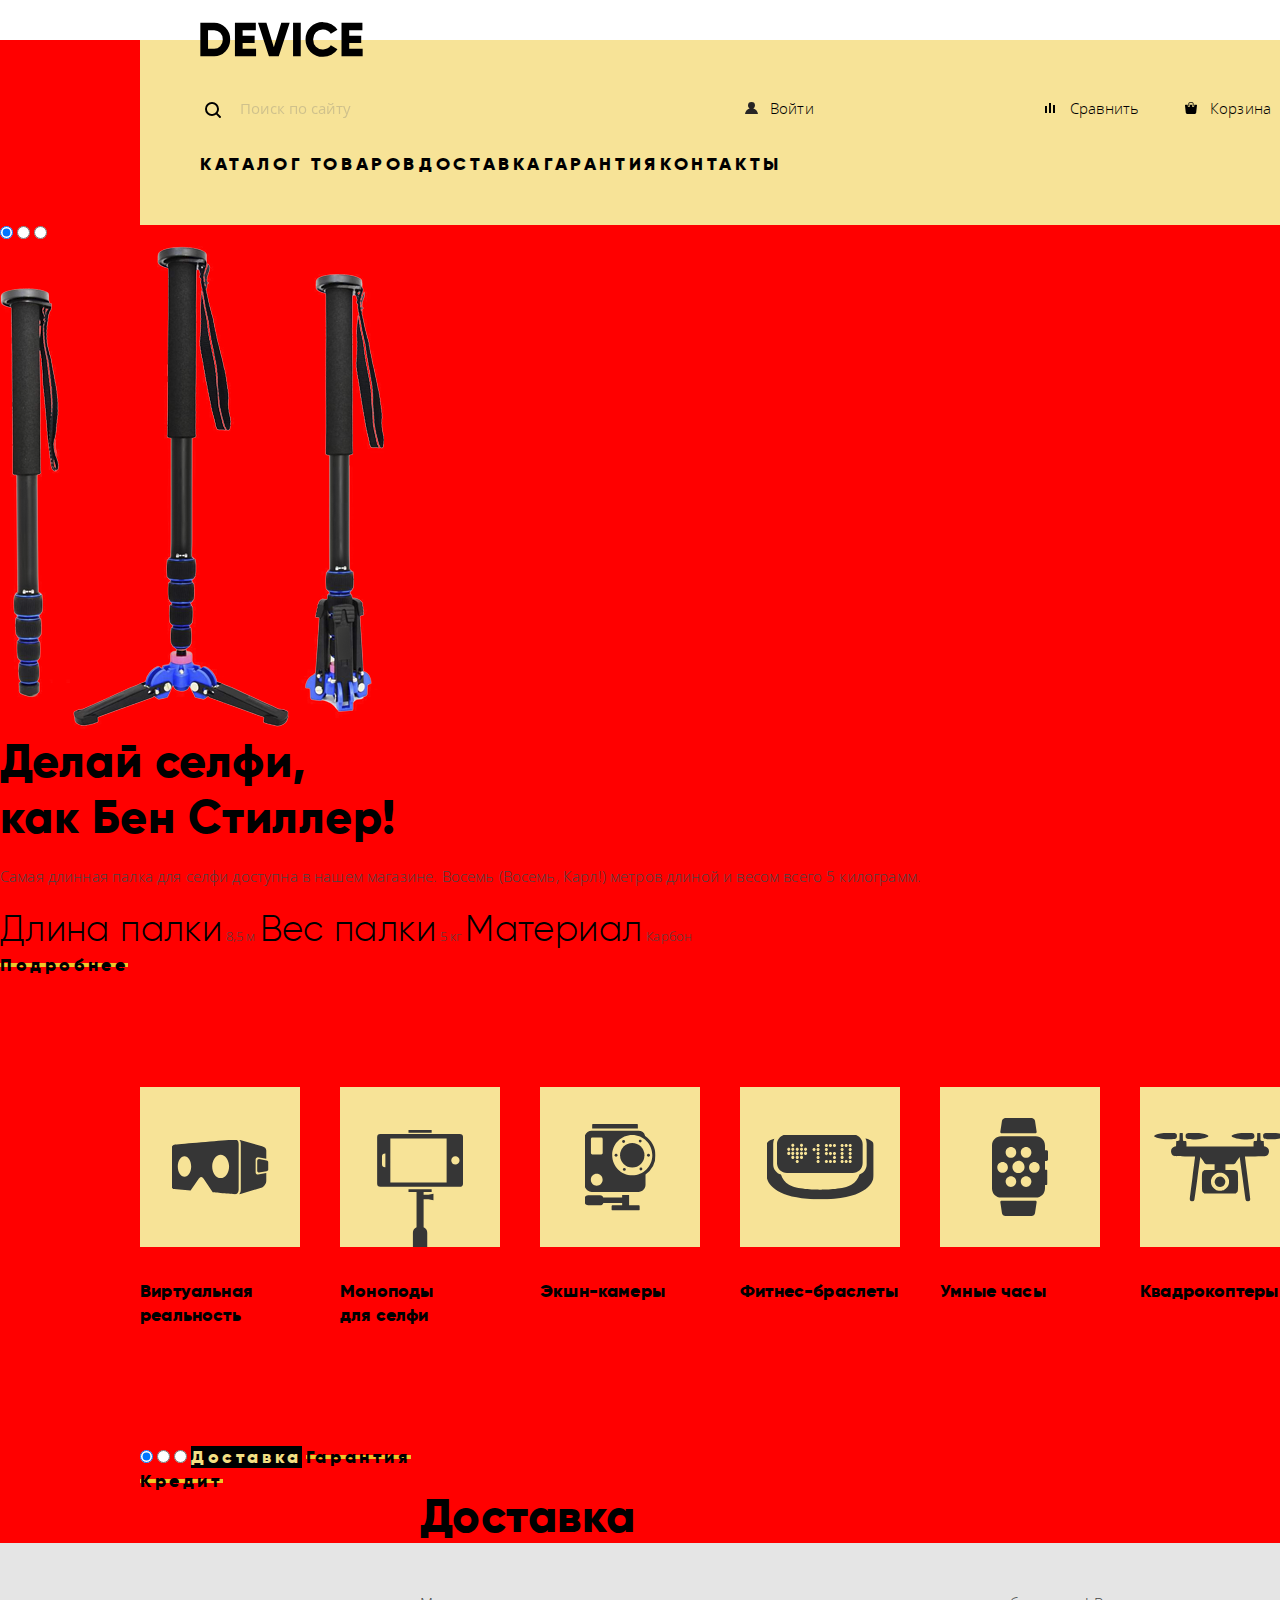
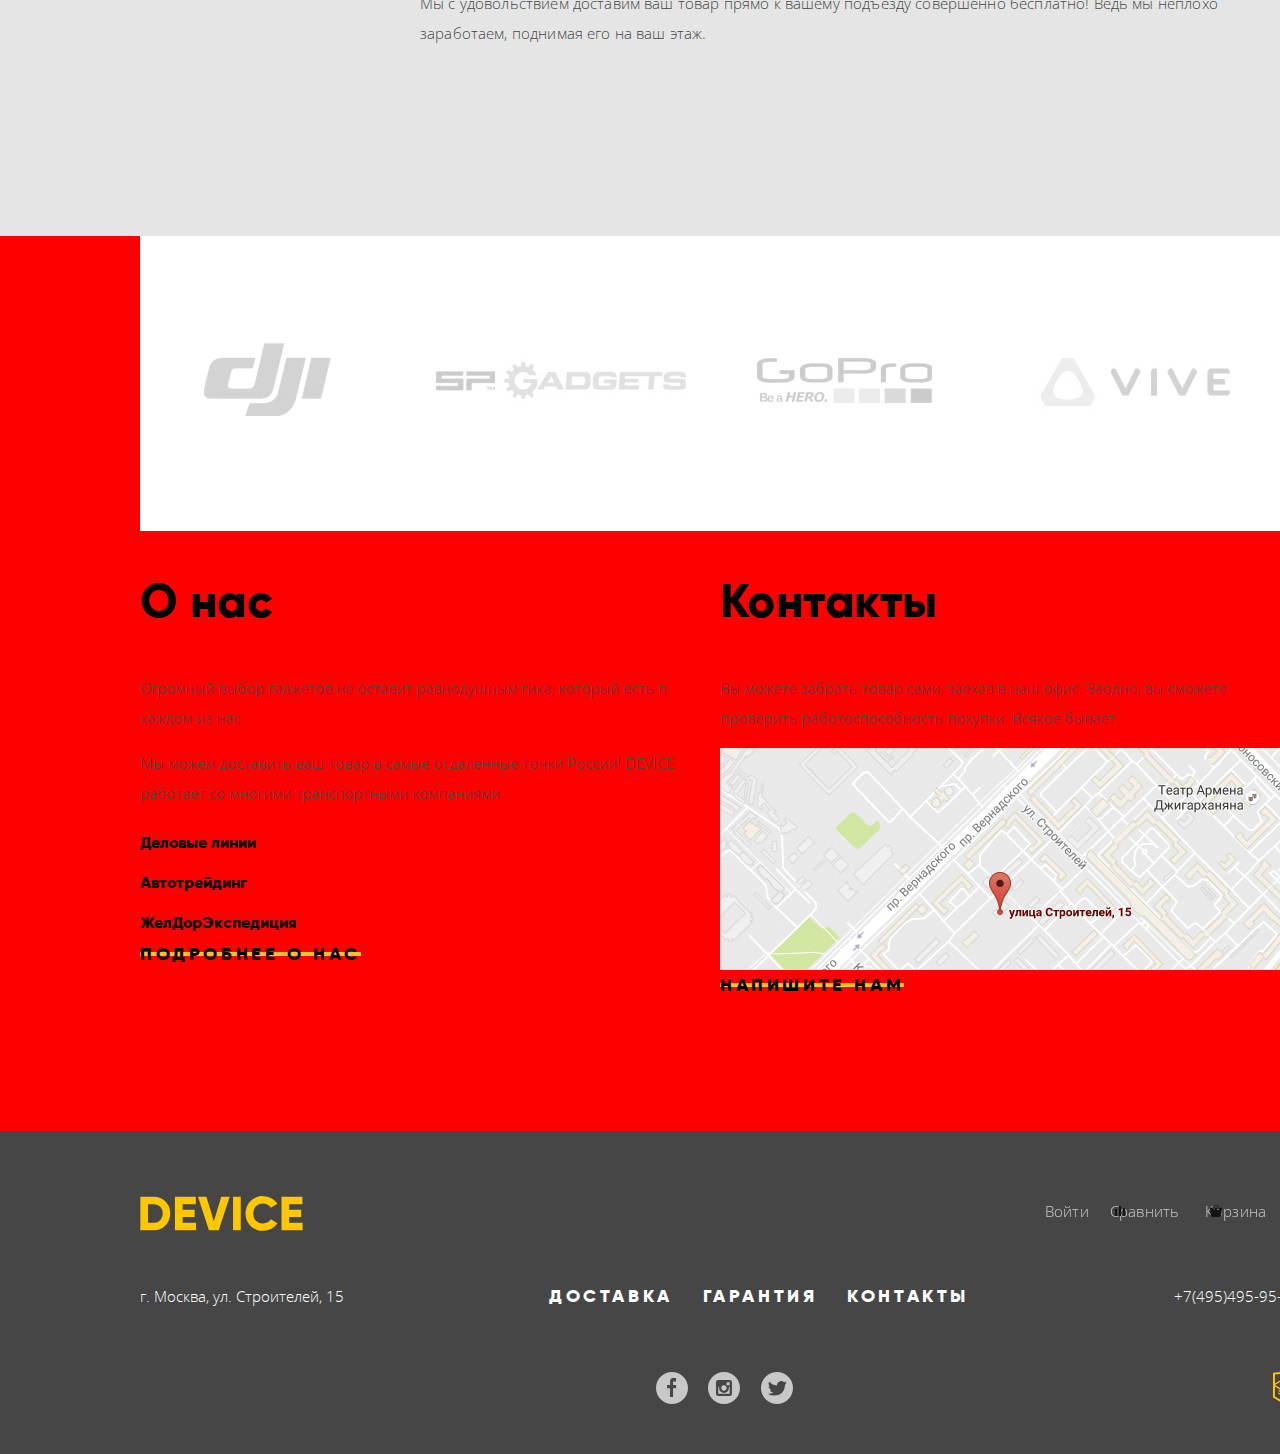
==== commit 432b7c4f: "Исправления к заданию 15" ====
--- a/index.html
+++ b/index.html
@@ -23,7 +23,7 @@
 					<div class="user-block">
 						<div class="user-block-search">						
 							<form class="search-form" action="#" method="post">
-								<input name="search-input" id="search-input" type="search" placeholder="Поиск по сайту" required>
+								<input class="search-input" name="search-input" id="search-input" type="search" placeholder="Поиск по сайту" required>
 								<button class="btn-search" type="submit">Найти</button>
 							</form>
 						</div>
@@ -160,9 +160,9 @@
 						<li class="main-goods-item">
 							<a class="main-goods-item-link" href="catalog.html">
 								<div class="main-goods-item-img">
-									<img class="main-goods-item-picture" src="img/popular-2_86x117.svg" width="86" height="117" alt="Моноподы для селфи">
-								</div>
-								<p class="main-goods-item-name">Моноподы для селфи</p>
+									<img class="main-goods-item-picture-monopod" src="img/popular-2_86x117.svg" width="86" height="117" alt="Моноподы для селфи">
+								</div>
+								<p class="main-goods-item-name monopod">Моноподы для селфи</p>
 							</a>
 						</li>
 						<li class="main-goods-item">
@@ -270,7 +270,7 @@
 						</svg>						
 					</div>
 					<div class="footer-user-block-login">
-						<a class="login footer-link" href="#">Войти</a>
+						<a class="link footer-link" href="#">Войти</a>
 					</div>
 					<div class="footer-user-block-compare">
 						<a class="compare footer-link" href="#">Сравнить</a>
--- a/css/style.css
+++ b/css/style.css
@@ -28,6 +28,11 @@
 
 a {
 	text-decoration: none;
+}
+
+img {
+	max-width: 100%;
+	height: auto;
 }
 
 .header-tier1 {
@@ -75,6 +80,8 @@
 	letter-spacing: 0.15px;
 	text-align: left;
 	color: #000000;
+	position: relative;
+	padding-left: 30px;
 }
 
 .search-form {
@@ -83,10 +90,58 @@
 	font-weight: 300;
 	font-style: normal;
 	font-stretch: normal;
-	line-height: 2;
+	line-height: 30px;
 	letter-spacing: 0.15px;
 	text-align: left;
-	color: #000000;
+	color: #000000;		
+	position: relative;
+	width: 440px;		
+	display: flex;	
+}
+
+.search-form input {	
+	position: relative;
+	padding-top: 8px;
+	padding-right: 0;
+	padding-bottom: 8px;
+	padding-left: 40px;
+	border: none;
+	border-bottom: solid 2px transparent;
+}
+
+.search-form::before {
+	content: "";
+	position: absolute;
+	top: 8;
+	left:0;
+	display: block;
+	width: 50px;
+	height: 50px;
+	background-image: url(../img/search_16x16.svg);
+	background-repeat: no-repeat;
+	background-position: 5px 50%;
+}
+
+.search-input {
+	color:#FFFFFF;
+	opacity: 0.3;
+	border: none;
+	background-color: transparent;	
+	width: 357px;
+}
+
+.search-input:hover {
+	opacity: 0.6;
+}
+
+.search-input:focus {	
+	opacity: 1;	
+	outline: none;
+	border-bottom: solid 2px #000000;
+}
+
+.search-input:focus ~ .btn-search {
+	opacity: 1;
 }
 
 .btn-search {
@@ -102,6 +157,7 @@
 	color: #000000;
 	border: solid 2px #000000;
 	background-color: #F7E397;	
+	padding: 8px 18px;
 }
 
 .btn-search:hover {
@@ -110,30 +166,8 @@
 }
 
 .btn-search:active {	
+	opacity: 1;
 	color: rgba(255, 255, 255, 0.3);
-}
-
-.search-form input {
-	color:#FFFFFF;
-	opacity: 0.3;
-	border: none;
-	background-color: #F7E397;	
-}
-
-.search-form input:hover {
-	opacity: 0.6;
-}
-
-.search-form input:focus {	
-	opacity: 1;	
-}
-
-.search-form input:focus ~ .btn-search {
-	opacity: 1;
-}
-
-.search-form input:focus {
-	border-bottom: solid 1px #000000;
 }
 
 .main-menu,
@@ -151,6 +185,45 @@
 	margin: 0;
 }
 
+.login::before {
+	content: "";
+	position: absolute;
+	top: 8;
+	left: 0;
+	display: block;
+	width: 30px;
+	height: 30px;	
+	background-image: url(../img/user_13x12.svg);
+	background-repeat: no-repeat;
+	background-position: 5px 50%;
+}
+
+.compare::before {
+	content: "";
+	position: absolute;
+	top: 8;
+	left: 0;
+	display: block;
+	width: 30px;
+	height: 30px;
+	background-image: url(../img/compare_10x10.svg);
+	background-repeat: no-repeat;
+	background-position: 5px 50%;
+}
+
+.cart::before {
+	content: "";
+	position: absolute;
+	top: 8;
+	left: 0;
+	display: block;
+	width: 30px;
+	height: 30px;
+	background-image: url(../img/cart_12x12.svg);
+	background-repeat: no-repeat;
+	background-position: 5px 50%;
+}
+
 .menu-link {
 	font-family: "Gilroy bold","Arial",sans-serif;
 	font-size: 18px;
@@ -242,6 +315,7 @@
 
 .main-goods-item-img {
 	background-color: #F7E397;
+	position: relative;
 }
 
 .main-goods-item-name {
@@ -254,13 +328,37 @@
 	letter-spacing: 0.18px;
 	text-align: left;
 	color: #000000;
+	margin: 33px 0px;
+}
+
+.monopod {
+	padding-right: 50px;
 }
 
 .main-goods-item:hover .main-goods-item-img {
 	background-color: #F0C62A;
 }
 
+.main-goods-item-picture {
+	position: absolute;
+	top: 50%;
+	left: 50%;
+	transform: translate(-50%, -50%);
+}
+
+.main-goods-item-picture-monopod {
+	position: absolute;
+	top: auto;
+	bottom: 0;
+	left: 50%;
+	transform: translateX(-50%);
+}
+
 .main-goods-item:active .main-goods-item-picture {
+	opacity: 0.3;	
+}
+
+.main-goods-item:active .main-goods-item-picture-monopod {
 	opacity: 0.3;	
 }
 
@@ -313,7 +411,7 @@
 
 .brands-item {
 	opacity: 0.2;
-	filter: grayscale(100%);
+	filter: grayscale(100%);	
 }
 
 .brands-item:hover {
@@ -370,6 +468,10 @@
 	opacity: 0.7;
 }
 
+.footer-link {
+	position: relative;
+}
+
 .footer-link:hover {
 	opacity: 1;
 }
@@ -377,7 +479,6 @@
 .footer-link:active {
 	opacity: 0.3;
 }
-
 
 .footer-phone,
 .footer-information-block address{
@@ -749,7 +850,7 @@
 }
 
 .user-block {
-	width: 100%;
+	align-items: baseline;
 	height: 65px;
 	display: flex;
 }
@@ -771,36 +872,29 @@
 }
 
 .main-menu {
-	display: flex;
+	height: 100%;
+	display: flex;
+	justify-content: space-between;
 }
 
 .catalog {
-	display: block;
-	width: 540px;
-	height: 20px;
+	
+}
+
+.catalog::before {
+
 }
 
 .delivery {
-	display: block;
-	width: 160px;
-	height: 20px;
+	
 }
 
 .varanty {
-	display: block;
-	width: 220px;
-	height: 20px;
+	
 }
 
 .contacts {
-	display: block;
-	width: 120px;
-	height: 20px;
-}
-
-.main-menu {
-	margin: 0;
-	padding: 0;
+	
 }
 
 /*--Основные товары--*/
@@ -855,13 +949,15 @@
 /*--Брэнды--*/
 
 .brands {
-	width: 1160px;
-	height: 289px;
+	width: 1160px;	
 	margin-left: 140px;
 	margin-right: 140px;
 	background-color: #FFFFFF;
 	display: flex;
 	align-content: center;
+	padding: 95px 0px 95px 0px;
+	display: flex;
+	justify-content: space-between;
 }
 
 .brands-item {
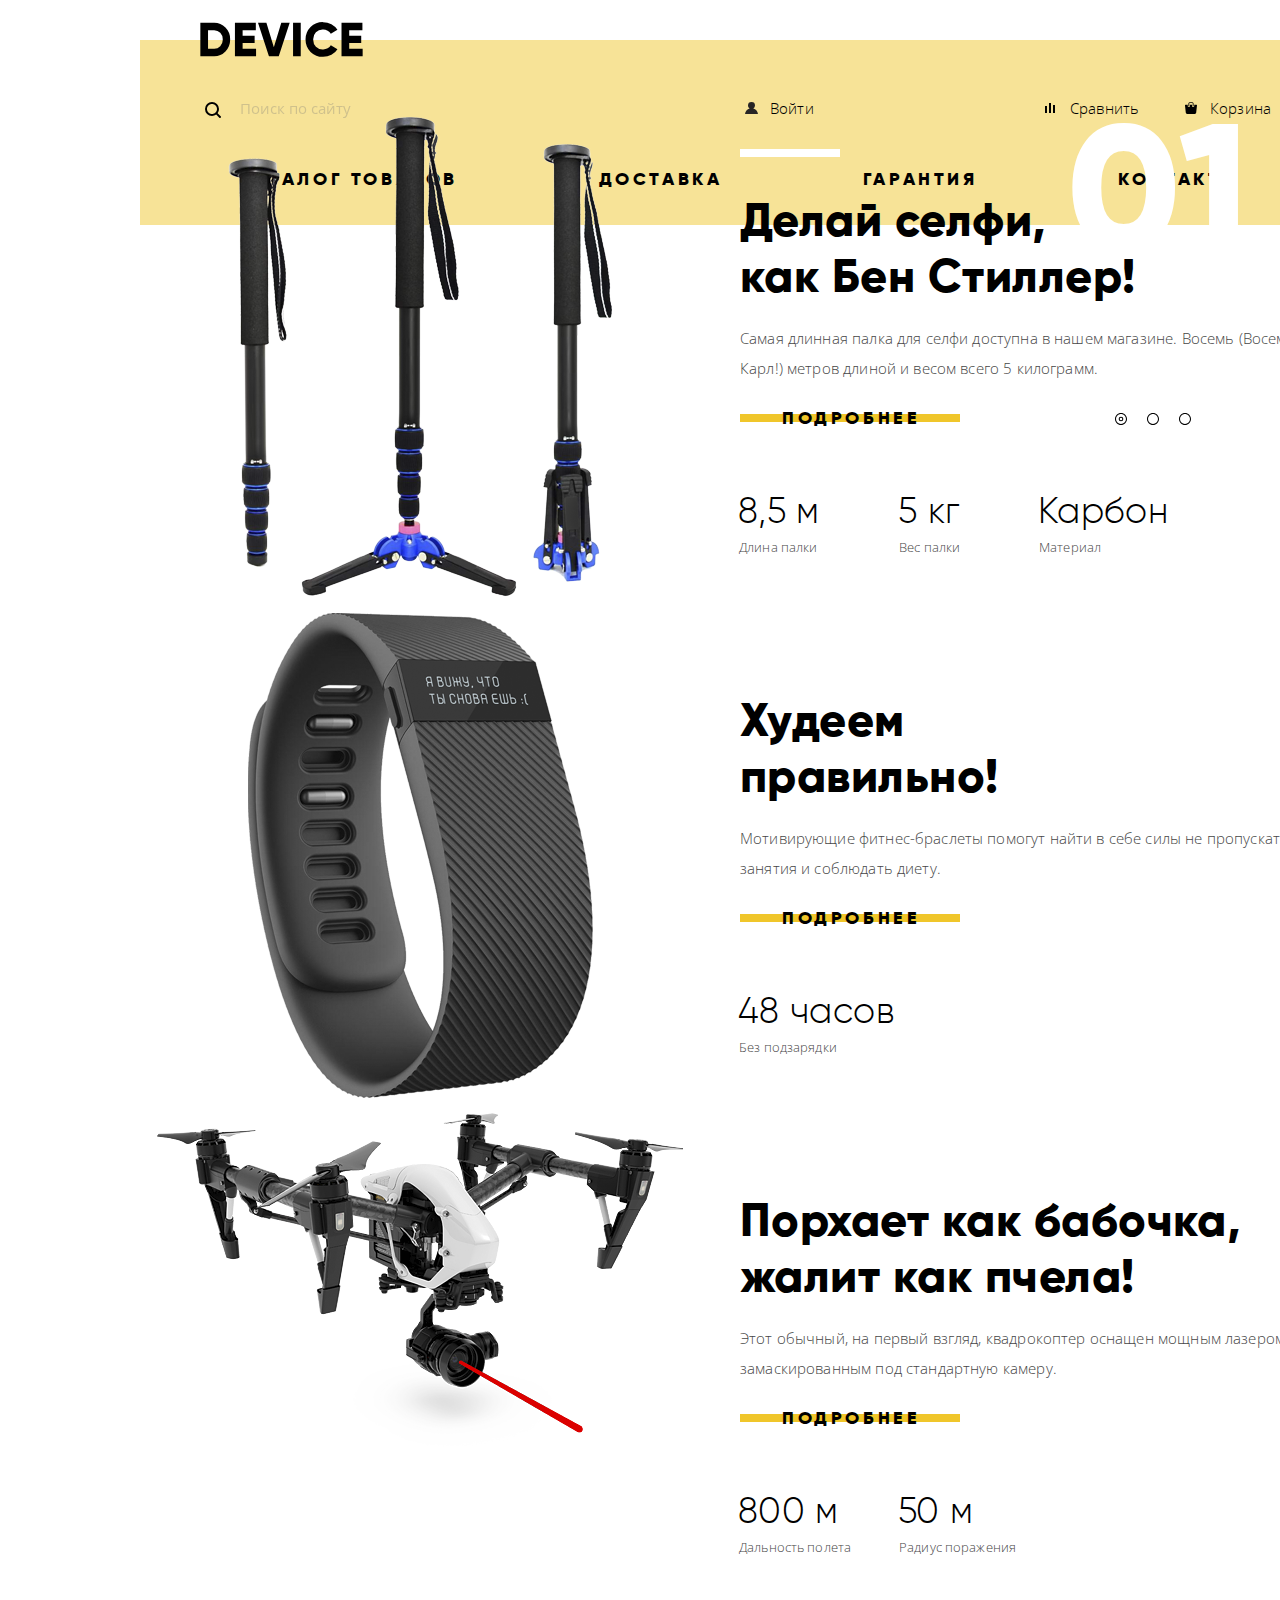
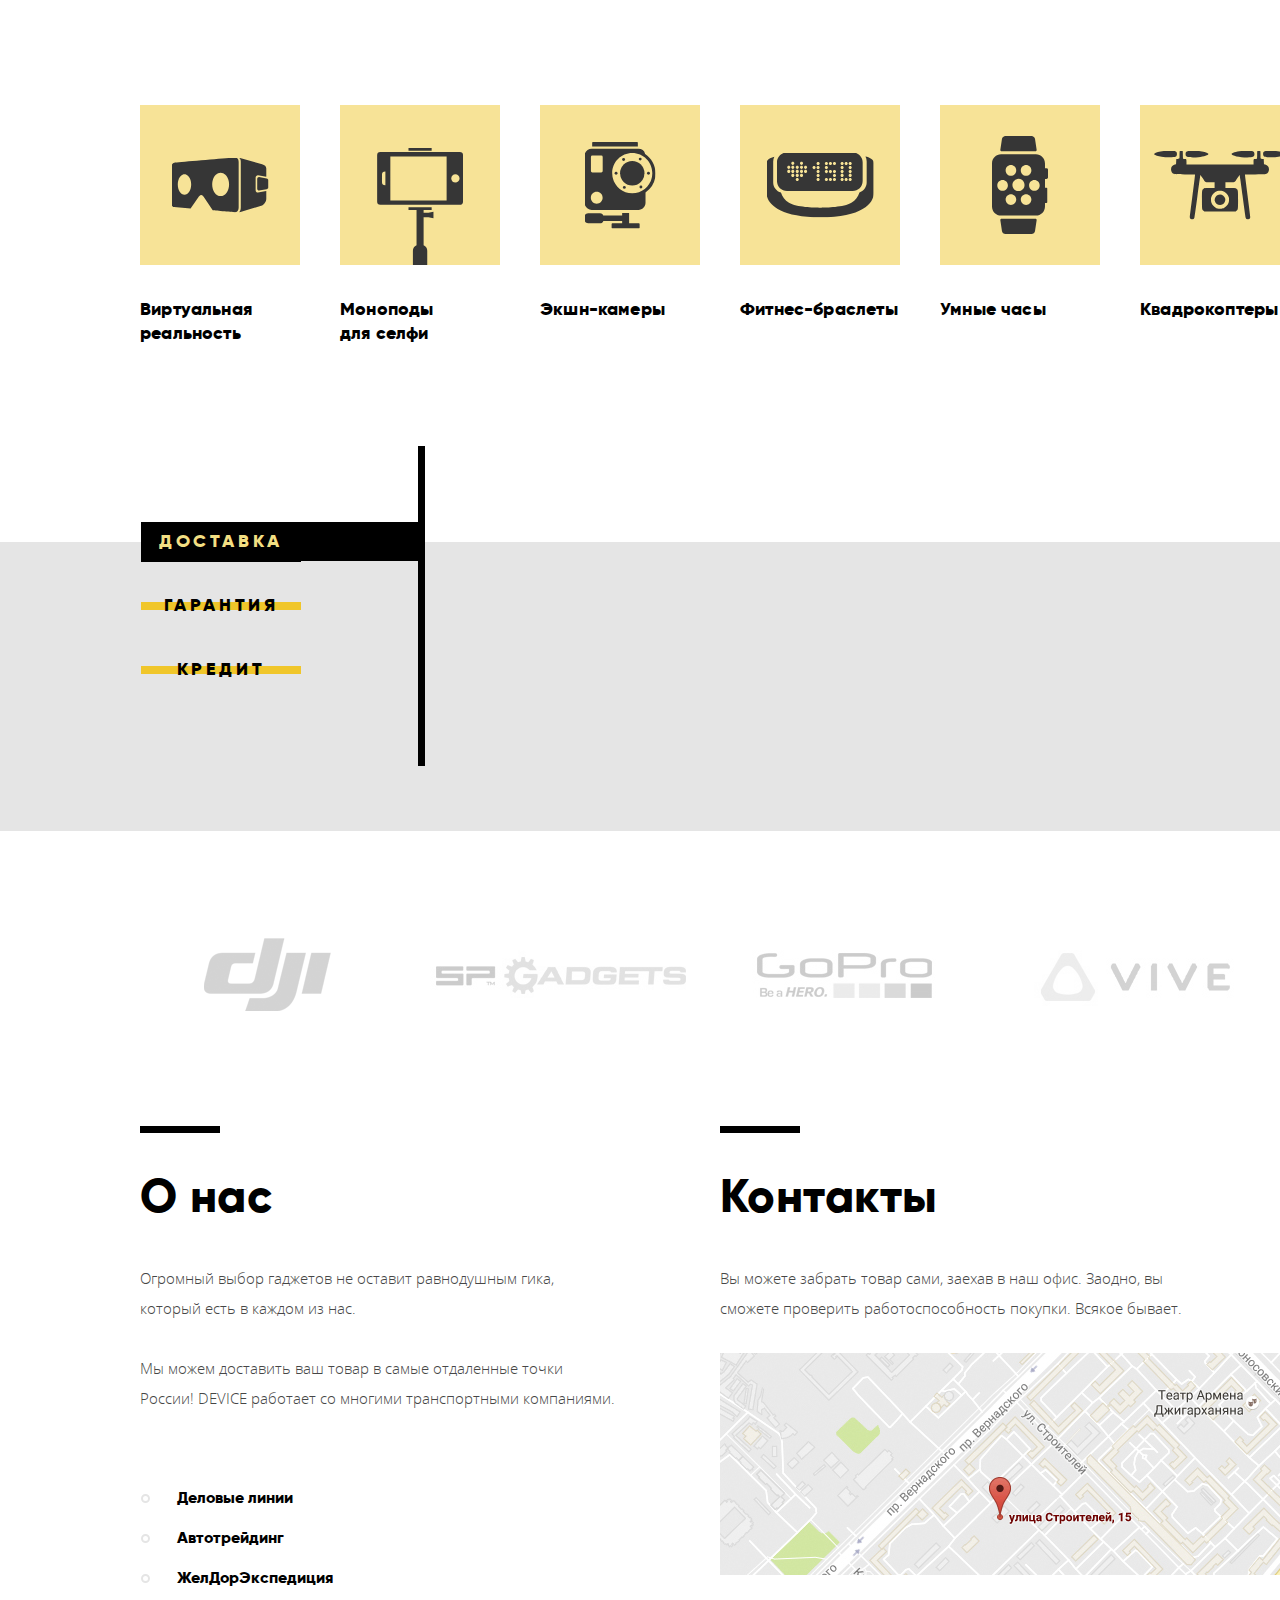
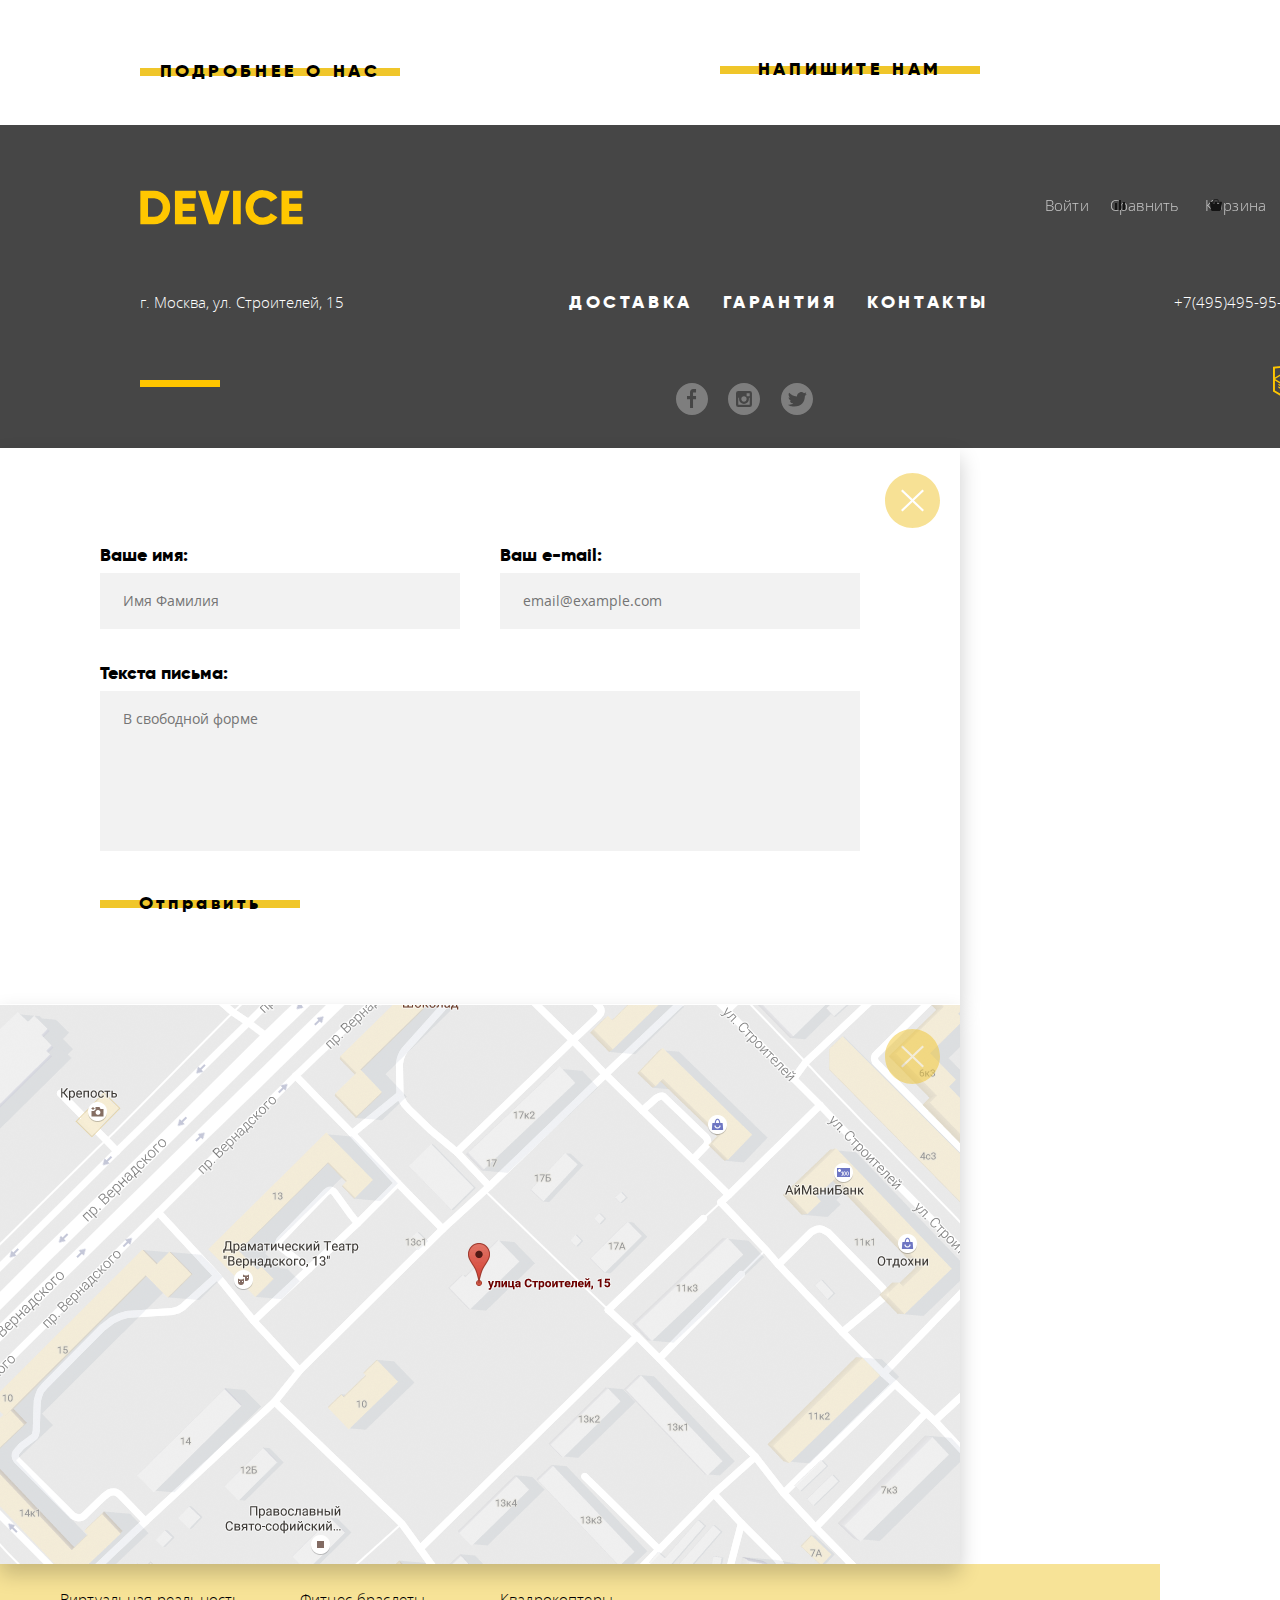
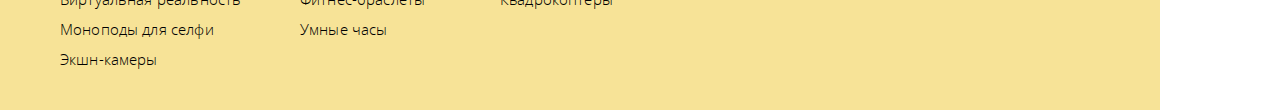
==== commit 0fd553cc: "До пиксельперфекта" ====
--- a/index.html
+++ b/index.html
@@ -39,42 +39,16 @@
 					</div>
 					<nav class="main-navigation">
 						<ul class="main-menu">
-							<li class="catalog">
-								<a class="menu-link fade-link" href="#">КАТАЛОГ ТОВАРОВ</a>
-								<div class="catalog-menu visually-hidden">
-									<ul class="catalog-menu_column1">
-										<li>
-											<a class="link fade-link" href="#">Виртуальная реальность</a>
-										</li>
-										<li>
-											<a class="link fade-link" href="catalog.html">Моноподы для селфи</a>
-										</li>
-										<li>
-											<a class="link fade-link" href="#">Экшн-камеры</a>
-										</li>
-									</ul>
-									<ul class="catalog-menu_column2">
-										<li>
-											<a class="link fade-link" href="#">Фитнес-браслеты</a>
-										</li>
-										<li>
-											<a class="link fade-link" href="#">Умные часы</a>
-										</li>
-									</ul>
-									<ul class="catalog-menu_column3">
-										<li>
-											<a class="link fade-link" href="#">Квадрокоптеры</a>
-										</li>
-									</ul>
-								</div>
-							</li>
-							<li class="delivery">
+							<li class="main-menu-catalog">
+								<a class="menu-link fade-link" href="#">КАТАЛОГ ТОВАРОВ</a>								
+							</li>
+							<li class="main-menu-delivery">
 								<a class="menu-link fade-link" href="#">ДОСТАВКА</a>
 							</li>
-							<li class="varanty">
+							<li class="main-menu-varanty">
 								<a class="menu-link fade-link" href="#">ГАРАНТИЯ</a>
 							</li>
-							<li class="contacts">
+							<li class="main-menu-contacts">
 								<a class="menu-link fade-link" href="#">КОНТАКТЫ</a>
 							</li>
 						</ul>
@@ -84,145 +58,190 @@
 
 			<main>
 				<section class="goods-slider">
+					<h2 class="visually-hidden">Популярные товары</h2>
 					<div class="goods-slider-wrap">
-						<h2 class="visually-hidden">Популярные товары</h2>
-						<div class="goods-control" aria-hidden="true">
-							<input class="goods-slider_input" id="slide-1" type="radio" name="goods-control" checked>
-							<input class="goods-slider_input" id="slide-2" type="radio" name="goods-control">
-							<input class="goods-slider_input" id="slide-3" type="radio" name="goods-control">							
-						</div>
-						<div class="goods-slider-item goods-slider-item_item1">
-							<div class="goods-slider-item-img">
-								<img src="img/slider-1_384x468.png" width="384" height="468" alt="Палка для селфи">
-							</div>
-							<div class="goods-slider-descr">
-								<b>Делай селфи,<br>
-								как Бен Стиллер!</b>
-								<p>Самая длинная палка для селфи доступна в нашем магазине. Восемь (Восемь, Карл!) метров длиной и весом всего 5 килограмм.
-								</p>								
-								<div class="goods-slider-descr-prop-wrap">
-									<span class="goods-slider-descr-prop unit1">Длина палки</span>
-									<span class="goods-slider-descr-prop prop1">8,5 м</span>
-									<span class="goods-slider-descr-prop unit2">Вес палки</span>
-									<span class="goods-slider-descr-prop prop2">5 кг</span>
-									<span class="goods-slider-descr-prop unit3">Материал</span>
-									<span class="goods-slider-descr-prop prop3">Карбон</span>
-								</div>
-								<a class="button" href="#">Подробнее</a>
-							</div>
-						</div>
-						<div class="goods-slider-item goods-slider-item_item2 visually-hidden">
-							<div class="goods-slider-item-img">
-								<img src="img/slider-2_345x485.png" width="345" height="485" alt="Умные часы">
-							</div>
-							<div class="goods-slider-descr">
-								<b>Худеем<br>
-								правильно!</b>
-								<p>Мотивирующие фитнес-браслеты помогут найти в себе силы не пропускать занятия и соблюдать диету.
-								</p>								
-								<div class="goods-slider-descr-prop-wrap">
-									<span class="goods-slider-descr-prop unit1">Без подзарядки</span>
-									<span class="goods-slider-descr-prop prop1">48 часов</span>									
-								</div>
-								<a class="button" href="#">Подробнее</a>
-							</div>
-						</div>
-						<div class="goods-slider-item goods-slider-item_item3 visually-hidden">
-							<div class="goods-slider-item-img">
-								<img src="img/slider-3_526x334.png" width="526" height="334" alt="Квадрокоптер">
-							</div>
-							<div class="goods-slider-descr">
-								<b>Порхает как бабочка, жалит как пчела!</b>
-								<p>Этот обычный, на первый взгляд, квадрокоптер оснащен мощным лазером, замаскированным под стандартную камеру.
-								</p>								
-								<div class="goods-slider-descr-prop-wrap">
-									<span class="goods-slider-descr-prop unit1">Дальность полета</span>
-									<span class="goods-slider-descr-prop prop1">800 м</span>
-									<span class="goods-slider-descr-prop unit2">Радиус поражения</span>
-									<span class="goods-slider-descr-prop prop2">50 м</span>	
-								</div>
-								<a class="button" href="#">Подробнее</a>
-							</div>
-						</div>
-					</div>
+						<ul class="slider-list">
+							<li class="goods-slider-item">
+								<div class="goods-slider-item-img">
+									<img src="img/slider-1_384x468.png" width="384" height="468" alt="Палка для селфи">
+								</div>
+								<div class="goods-slider-description">
+									<p class="slider-title">Делай селфи,<br>
+									как Бен Стиллер!</p>
+									<p class="slider-paragraph">Самая длинная палка для селфи доступна в нашем магазине. Восемь (Восемь, Карл!) метров длиной и весом всего 5 килограмм.
+									</p>	
+									<div class="slider-control-wrapper" aria-hidden="true">
+										<a class="button more-button" href="#">ПОДРОБНЕЕ</a>
+										<ul class="goods-slider-control">
+											<li class="slider-control-dot">
+												<input class="visually-hidden goods-slider-input" id="slide-1" type="radio" name="goods-control" checked>
+												<label class="goods-slider-label" for="slide-1">Первый слайд</label>
+											</li>
+											<li class="slider-control-dot">
+												<input class="visually-hidden goods-slider-input" id="slide-2" type="radio" name="goods-control">
+												<label class="goods-slider-label" for="slide-2">Второй слайд</label>
+											</li>
+											<li class="slider-control-dot">
+												<input class="visually-hidden goods-slider-input" id="slide-3" type="radio" name="goods-control">
+												<label class="goods-slider-label" for="slide-3">Третий слайд</label>
+											</li>
+										</ul>	
+									</div>
+									<table class="features">
+										<tbody>
+											<tr class="features-values">
+												<td class="unit1">8,5 м</td>
+												<td class="unit1">5 кг</td>
+												<td class="unit1">Карбон</td>
+											</tr>
+											<tr class="features-names">
+												<td class="prop1">Длина палки</td>
+												<td class="prop1">Вес палки</td>
+												<td class="prop1">Материал</td>
+											</tr>
+										</tbody>
+									</table>
+								</div>
+							</li>
+							<li class="goods-slider-item">
+								<div class="goods-slider-item-img">
+									<img src="img/slider-2_345x485.png" width="345" height="485" alt="Умные часы">
+								</div>
+								<div class="goods-slider-description">
+									<p class="slider-title">Худеем<br>
+									правильно!</p>
+									<p class="slider-paragraph">Мотивирующие фитнес-браслеты помогут найти в себе силы не пропускать занятия и соблюдать диету.
+									</p>
+									<div class="slider-control-wrapper" aria-hidden="true">
+										<a class="button more-button" href="#">ПОДРОБНЕЕ</a>														
+									</div>
+									<table class="features">
+										<tbody>
+											<tr class="features-values">
+												<td class="unit1">48 часов</td>
+											</tr>
+											<tr class="features-names">
+												<td class="prop1">Без подзарядки</td>
+											</tr>
+										</tbody>
+									</table>
+								</div>
+							</li>
+							<li class="goods-slider-item">
+								<div class="goods-slider-item-img">
+									<img src="img/slider-3_526x334.png" width="526" height="334" alt="Квадрокоптер">
+								</div>
+								<div class="goods-slider-description">
+									<p class="slider-title">Порхает как бабочка, жалит как пчела!</p>
+									<p class="slider-paragraph">Этот обычный, на первый взгляд, квадрокоптер оснащен мощным лазером, замаскированным под стандартную камеру.
+									</p>	
+									<div class="slider-control-wrapper" aria-hidden="true">
+										<a class="button more-button" href="#">ПОДРОБНЕЕ</a>														
+									</div>
+									<table class="features">
+										<tbody>
+											<tr class="features-values">
+												<td class="unit1">800 м</td>
+												<td class="unit1">50 м</td>
+											</tr>
+											<tr class="features-names">
+												<td class="prop1">Дальность полета</td>
+												<td class="prop1">Радиус поражения</td>
+											</tr>
+										</tbody>
+									</table>
+								</div>
+							</li>
+						</ul>
+					</div>					
 				</section>
 				<section class="main-goods">
 					<h2 class="visually-hidden">Популярные категории товаров</h2>
-					<ul class="main-goods-list">
-						<li class="main-goods-item">
-							<a class="main-goods-item-link" href="#">
-								<div class="main-goods-item-img">
-									<img class="main-goods-item-picture" src="img/popular-1_97x55.svg" width="97" height="55" alt="Виртуальная реальность">
-								</div>
-								<p class="main-goods-item-name">Виртуальная реальность</p>
-							</a>
-						</li>
-						<li class="main-goods-item">
-							<a class="main-goods-item-link" href="catalog.html">
-								<div class="main-goods-item-img">
-									<img class="main-goods-item-picture-monopod" src="img/popular-2_86x117.svg" width="86" height="117" alt="Моноподы для селфи">
-								</div>
-								<p class="main-goods-item-name monopod">Моноподы для селфи</p>
-							</a>
-						</li>
-						<li class="main-goods-item">
-							<a class="main-goods-item-link" href="#">
-								<div class="main-goods-item-img">
-									<img class="main-goods-item-picture" src="img/popular-3_71x87.svg" width="71" height="87" alt="Экшн-камеры">
-								</div>
-								<p class="main-goods-item-name">Экшн-камеры</p>
-							</a>
-						</li>
-						<li class="main-goods-item">
-							<a class="main-goods-item-link" href="#">
-								<div class="main-goods-item-img">
-									<img class="main-goods-item-picture" src="img/popular-4_107x65.svg" width="107" height="65" alt="Фитнес-браслеты">
-								</div>
-								<p class="main-goods-item-name">Фитнес-браслеты</p>
-							</a>
-						</li>
-						<li class="main-goods-item">
-							<a class="main-goods-item-link" href="#">
-								<div class="main-goods-item-img">
-									<img class="main-goods-item-picture" src="img/popular-5_56x98.svg" width="56" height="98" alt="Умные часы">
-								</div>
-								<p class="main-goods-item-name">Умные часы</p>
-							</a>
-						</li>
-						<li class="main-goods-item">
-							<a class="main-goods-item-link" href="#">
-								<div class="main-goods-item-img">
-									<img class="main-goods-item-picture" src="img/popular-6_132x69.svg" width="132" height="69" alt="Квадрокоптеры">
-								</div>
-								<p class="main-goods-item-name">Квадрокоптеры</p>
-							</a>
-						</li>
-					</ul>
+					<div class="main-goods-wrap">
+						<ul class="main-goods-list">
+							<li class="main-goods-item">
+								<a class="main-goods-item-link" href="#">
+									<div class="main-goods-item-img">
+										<img class="main-goods-item-picture" src="img/popular-1_97x55.svg" width="97" height="55" alt="Виртуальная реальность">
+									</div>
+									<p class="main-goods-item-name">Виртуальная реальность</p>
+								</a>
+							</li>
+							<li class="main-goods-item">
+								<a class="main-goods-item-link" href="catalog.html">
+									<div class="main-goods-item-img">
+										<img class="main-goods-item-picture-monopod" src="img/popular-2_86x117.svg" width="86" height="117" alt="Моноподы для селфи">
+									</div>
+									<p class="main-goods-item-name monopod">Моноподы для селфи</p>
+								</a>
+							</li>
+							<li class="main-goods-item">
+								<a class="main-goods-item-link" href="#">
+									<div class="main-goods-item-img">
+										<img class="main-goods-item-picture" src="img/popular-3_71x87.svg" width="71" height="87" alt="Экшн-камеры">
+									</div>
+									<p class="main-goods-item-name">Экшн-камеры</p>
+								</a>
+							</li>
+							<li class="main-goods-item">
+								<a class="main-goods-item-link" href="#">
+									<div class="main-goods-item-img">
+										<img class="main-goods-item-picture" src="img/popular-4_107x65.svg" width="107" height="65" alt="Фитнес-браслеты">
+									</div>
+									<p class="main-goods-item-name">Фитнес-браслеты</p>
+								</a>
+							</li>
+							<li class="main-goods-item">
+								<a class="main-goods-item-link" href="#">
+									<div class="main-goods-item-img">
+										<img class="main-goods-item-picture" src="img/popular-5_56x98.svg" width="56" height="98" alt="Умные часы">
+									</div>
+									<p class="main-goods-item-name">Умные часы</p>
+								</a>
+							</li>
+							<li class="main-goods-item">
+								<a class="main-goods-item-link" href="#">
+									<div class="main-goods-item-img">
+										<img class="main-goods-item-picture" src="img/popular-6_132x69.svg" width="132" height="69" alt="Квадрокоптеры">
+									</div>
+									<p class="main-goods-item-name">Квадрокоптеры</p>
+								</a>
+							</li>
+						</ul>
+					</div>
 				</section>
 				<section class="services-slider">
+					<h2 class="visually-hidden">Наши услуги</h2>
 					<div class="services-slider-wrap">
-						<h2 class="visually-hidden">Наши услуги</h2>
-						<div class="services-control" aria-hidden="true">
-							<input class="services-slider_input services1-radio" id="services-1" type="radio" name="services-control" checked>
-							<input class="services-slider_input services2-radio" id="services-2" type="radio" name="services-control">
-							<input class="services-slider_input services3-radio" id="services-3" type="radio" name="services-control">
-							<label class="services-slider-control services1-label" for="services-1">Доставка</label>
-							<label class="services-slider-control services2-label" for="services-2">Гарантия</label>
-							<label class="services-slider-control services3-label" for="services-3">Кредит</label>
-						</div>
-						<div class="services-slider-item services-slider-item_active services-slider-item_delivery">
-							<h3 class="header-tier3">Доставка</h3>
-							<p>Мы с удовольствием доставим ваш товар прямо к вашему подъезду совершенно бесплатно! Ведь мы неплохо заработаем, поднимая его на ваш этаж.</p>
-						</div>
-						<div class="services-slider-item services-slider-item_warranty visually-hidden">
-							<h3 class="header-tier3">Гарантия</h3>
-							<p>Если из-за возгорания купленного у нас товара у вас сгорит дом - не переживайте, мы выдадим вам новый. Товар, не дом, конечно же.</p>
-						</div>
-						<div class="services-slider-item services-slider-item_credit visually-hidden">
-							<h3 class="header-tier3">Кредит</h3>
-							<p>Залезть в долговую яму стало проще! Кредитные консультанты подберут для вас наиболее выгодные условия кредита. Выгодные для нашего банка, разумеется.</p>
-						</div>
-					</div>
+						<ul class="services-control" aria-hidden="true">
+							<li class="services-control-item">
+								<input class="visually-hidden services-slider_input services1-radio" id="services-1" type="radio" name="services-control" checked>
+								<label class="services-slider-control services1-label" for="services-1">ДОСТАВКА</label>
+							</li>
+							<li class="services-control-item">
+								<input class="visually-hidden services-slider_input services2-radio" id="services-2" type="radio" name="services-control">
+								<label class="services-slider-control services2-label" for="services-2">ГАРАНТИЯ</label>
+							</li>
+							<li class="services-control-item">
+								<input class="visually-hidden services-slider_input services3-radio" id="services-3" type="radio" name="services-control">
+								<label class="services-slider-control services3-label" for="services-3">КРЕДИТ</label>
+							</li>
+						</ul>
+						<div class="services-discription">
+							<div class="services-slider-item services-slider-item_delivery">
+								<h3 class="header-tier3">Доставка</h3>
+								<p>Мы с удовольствием доставим ваш товар прямо к вашему подъезду совершенно бесплатно! Ведь мы неплохо заработаем, поднимая его на ваш этаж.</p>
+							</div>
+							<div class="services-slider-item services-slider-item_warranty">
+								<h3 class="header-tier3">Гарантия</h3>
+								<p>Если из-за возгорания купленного у нас товара у вас сгорит дом - не переживайте, мы выдадим вам новый. Товар, не дом, конечно же.</p>
+							</div>
+							<div class="services-slider-item services-slider-item_credit">
+								<h3 class="header-tier3">Кредит</h3>
+								<p>Залезть в долговую яму стало проще! Кредитные консультанты подберут для вас наиболее выгодные условия кредита. Выгодные для нашего банка, разумеется.</p>
+							</div>
+						</div>
+					</div>					
 				</section>
 				<section class="brands">
 					<h2 class="visually-hidden">Популярные брэнды</h2>
@@ -241,23 +260,23 @@
 				</section>
 				<section class="information">
 					<div class="about-us">
-						<h3 class="header-tier3">О нас</h3>
+						<h3 class="header-tier3 information-header">О нас</h3>
 						<p class="information-paragraph">Огромный выбор гаджетов не оставит равнодушным гика, который есть в каждом из нас.</p>
 						<p class="information-paragraph">Мы можем доставить ваш товар в самые отдаленные точки России! DEVICE работает со многими транспортными компаниями.</p>
-						<ul>
+						<ul class="delivery-list">
 							<li>Деловые линии</li>
 							<li>Автотрейдинг</li>
 							<li>ЖелДорЭкспедиция</li>
 						</ul>
-						<a class="button" href="#">ПОДРОБНЕЕ О НАС</a>
+						<a class="button information-button" href="#">ПОДРОБНЕЕ О НАС</a>
 					</div>
 					<div class="contacts">
-						<h3 class="header-tier3">Контакты</h3>
+						<h3 class="header-tier3 information-header">Контакты</h3>
 						<p class="information-paragraph">Вы можете забрать товар сами, заехав в наш офис. Заодно, вы сможете проверить работоспособность покупки. Всякое бывает.</p>
 						<div class="location" id="map">	
 							<img src="img/map_560x222.jpg" width="560" height="222" alt="Карта">
 						</div>
-						<a class="button" href="#">НАПИШИТЕ НАМ</a>
+						<a class="button information-button" href="#">НАПИШИТЕ НАМ</a>
 					</div>
 				</section>
 			</main>
@@ -313,29 +332,58 @@
 				</div>
 			</footer>
 		</div>
-		<div class="modal-feedback visually-hidden">
+		<div class="modal-feedback">
 			<h2 class="visually-hidden">Форма обратной связи</h2>
-			<button class="modal-feedback-close close-button" type="button">Закрыть</button>			
+			<button class="modal-feedback-close close-button" type="button" aria-label="Закрыть форму обратной связи">Закрыть</button>			
 			<form class="feedback-form" action="#" method="post">
-				<div class="feedback-name-block">
-					<input name="feedback-name" id="feedback-name" type="text" placeholder="Имя Фамилия" required>
-					<label for="feedback-name">Ваше имя:</label>
-				</div>
-				<div class="feedback-email-block">
-					<input name="feedback-email" id="feedback-email" type="email" placeholder="email@example.com" required>
-					<label for="feedback-email">Ваш e-mail:</label>
-				</div>
-				<div class="feedback-text-block">
-					<textarea name="feedback-text" id="feedback-text" placeholder="В свободной форме" required></textarea>
-					<label for="feedback-text">Текста письма:</label>
-				</div>
-				<button class="button" type="submit">Отправить</button>
+				<div class="feedback-wrapper">
+					<div class="feedback-name-block wrapper-column">
+						<label class="feedback-label" for="feedback-name">Ваше имя:</label>
+						<input class="feedback-input" name="feedback-name" id="feedback-name" type="text" placeholder="Имя Фамилия" required>
+					</div>
+					<div class="feedback-email-block wrapper-column">
+						<label class="feedback-label" for="feedback-email">Ваш e-mail:</label>
+						<input class="feedback-input" name="feedback-email" id="feedback-email" type="email" placeholder="email@example.com" required>
+					</div>
+				</div>				
+				<div class="feedback-text-block wrapper-column">
+					<label class="feedback-label" for="feedback-text">Текста письма:</label>
+					<textarea class="feedback-textarea" name="feedback-text" id="feedback-text" placeholder="В свободной форме" required></textarea>
+				</div>
+				<button class="feedback-send button" type="submit">Отправить</button>
 			</form>
 		</div>
-		<div class="modal-map visually-hidden">
-			<h2 class="visually-hidden">Карта</h2>
-			<button class="modal-map-close close-button" type="button">Закрыть</button>
+		<div class="modal-map">
+			<h2 class="visually-hidden">Карта</h2>					
+			<iframe src="https://www.google.com/maps/embed?pb=!1m18!1m12!1m3!1d2249.1125488779976!2d37.52742931614256!3d55.68703098053581!2m3!1f0!2f0!3f0!3m2!1i1024!2i768!4f13.1!3m3!1m2!1s0x46b54cf65f5c8955%3A0x694710ccd55501e!2z0YPQuy4g0KHRgtGA0L7QuNGC0LXQu9C10LksIDE1LCDQnNC-0YHQutCy0LAsIDExOTMxMQ!5e0!3m2!1sru!2sru!4v1572014300123!5m2!1sru!2sru" width="960" height="560" frameborder="0" style="border:0;" allowfullscreen=""></iframe>		
+			<button class="modal-map-close close-button" type="button" aria-label="Закрыть карту">Закрыть</button>
 		</div>
+	</div>
+	<div class="catalog-menu">
+		<ul class="catalog-menu-column1">
+			<li>
+				<a class="catalog-menu-link fade-link" href="#">Виртуальная реальность</a>
+			</li>
+			<li>
+				<a class="catalog-menu-link fade-link" href="catalog.html">Моноподы для селфи</a>
+			</li>
+			<li>
+				<a class="catalog-menu-link fade-link" href="#">Экшн-камеры</a>
+			</li>
+		</ul>
+		<ul class="catalog-menu-column2">
+			<li>
+				<a class="catalog-menu-link fade-link" href="#">Фитнес-браслеты</a>
+			</li>
+			<li>
+				<a class="catalog-menu-link fade-link" href="#">Умные часы</a>
+			</li>
+		</ul>
+		<ul class="catalog-menu-column3">
+			<li>
+				<a class="catalog-menu-link fade-link" href="#">Квадрокоптеры</a>
+			</li>
+		</ul>
 	</div>
 </body>
 </html>
--- a/css/style.css
+++ b/css/style.css
@@ -177,12 +177,18 @@
 .breadcrumbs-list,
 .sort-list,
 .sort-direction,
+.color-list,
+.bluetooth-list,
+.goods-list,
+.paginator-list,
+.pages,
+.services-control,
+.slider-list,
+.goods-slider-control,
 .breadcrumbs ul,
 .catalog-menu ul,
 .about-us ul {
-	list-style: none;
-	padding: 0;
-	margin: 0;
+	list-style: none;	
 }
 
 .login::before {
@@ -248,6 +254,9 @@
 	color: #000000;
 	background: linear-gradient(to top, rgba(0, 0, 0, 0.0) 40%, #F0C62A 40%, #F0C62A 60%, rgba(0, 0, 0, 0.0) 60%);
 	border: none;
+	display: block;
+	padding: 8px 0;
+	cursor: pointer;
 }
 
 .button:hover,
@@ -260,7 +269,90 @@
 	outline: none;
 }
 
-.goods-slider-descr b {
+.information-button {
+	width: 260px;
+}
+
+/* Главный слайдер */
+
+.goods-slider {
+	position: relative;
+	top: -112px;
+	width: 1160px;
+	margin-top: 0px;
+    margin-right: auto;
+	margin-bottom: -20px;
+	margin-left: auto;
+}
+
+.goods-slider-wrap {
+	width: 1160px;
+	margin-top: 0px;
+    margin-right: auto;
+    margin-bottom: 0px;
+    margin-left: auto;
+}
+
+.slider-list {
+	margin: 0px;
+	padding: 0px;
+}
+
+.goods-slider-item {
+	display: flex;
+	justify-content: space-between;
+    min-height: 500px;
+}
+
+.goods-slider-item-img {
+	text-align: center;
+    width: 560px;
+}
+
+.goods-slider-description {
+	position: relative;
+	width: 560px;
+}
+
+.goods-slider-description::before {
+	content: "";
+	position: absolute;
+	left: 0;
+    top: 36px;
+    width: 100px;
+    height: 8px;
+    background-color: #FFFFFF;
+}
+
+.goods-slider-description::after {	
+	position: absolute;
+	top: -13px;
+	right: 47px;    
+	font-family: Gilroy bold;
+    font-weight: 700;
+    font-size: 180px;
+    line-height: 180px;
+    color: #FFF;
+    letter-spacing: .01em;
+}
+
+.goods-slider-item:nth-child(1) .goods-slider-description::after {
+    content: "01";
+}
+
+.goods-slider-item:nth-child(2) .goods-slider-description::after {
+    content: "02";
+}
+
+.goods-slider-item:nth-child(3) .goods-slider-description::after {
+    content: "03";
+}
+
+.slider-title {
+	position: relative;
+	z-index: 2;
+    margin-top: 80px;
+    margin-bottom: 18px;
 	font-family: "Gilroy bold","Arial",sans-serif;
 	font-size: 47px;
 	font-weight: 800;
@@ -269,11 +361,108 @@
 	line-height: 1.19;
 	letter-spacing: 0.47px;
 	text-align: left;
-	color: #000000;
-}
-
-.goods-slider-descr p,
+	color: #000000;	
+}
+
+.slider-paragraph {
+	font-family: "Open Sans","Arial",sans-serif;
+	font-size: 15px;
+	font-weight: 300;
+	font-style: normal;
+	font-stretch: normal;
+	line-height: 2;
+	letter-spacing: 0.15px;
+	text-align: left;
+	color: #464646;
+}
+
+.slider-control-wrapper {
+	position: relative;
+}
+
+.more-button {
+	display: block;
+	width: 220px;
+	box-sizing: border-box;
+	z-index: 1;
+	padding-top: 8px;
+    padding-right: 42px;
+    padding-bottom: 8px;
+	padding-left: 42px;
+	font-size: 18px;
+    line-height: 24px;
+	letter-spacing: .2em;
+	position: relative;
+    font-weight: 700;
+    color: #000;
+    font-family:
+}
+
+.goods-slider-control {
+	position: absolute;
+    right: 93px;
+	top: 0;
+	z-index: 4;
+	margin: 0px;
+	padding: 0px;
+}
+
+.slider-control-dot {
+	display: inline-block;
+	margin-right: 28px;
+	vertical-align: middle;
+}
+
+.goods-slider-label {
+	font-size: 0;
+    position: relative;
+}
+
+.goods-slider-label::before {
+	content: "";
+    position: absolute;
+    top: 0;
+    left: 0;
+    width: 12px;
+	height: 12px;
+	padding-top: 1px;
+    padding-right: 1px;
+    padding-bottom: 1px;
+	padding-left: 1px;
+	background-image: url(../img/slider-button-empty_12x12.svg);
+	background-repeat: no-repeat;
+    background-size: 12px;
+    cursor: pointer;
+}
+
+.goods-slider-input:checked + .goods-slider-label::before {
+    background-image: url(../img/slider-button_12x12.svg);
+}
+
+.features {
+	margin-top: 50px;
+    margin-left: -2px;
+    border-collapse: collapse;
+    border-spacing: 0;
+}
+
+.features-values td {
+	width: 160px;
+    padding: 0;
+}
+
+.features-values td:nth-child(2) {
+	width: 140px;
+}
+
+.features-names {
+	padding-top: 7px;
+}
+
 .services-slider-item p {
+	display: block;
+	width: 490px;
+    margin-bottom: 43px;
 	font-family: "Open Sans","Arial",sans-serif;
 	font-size: 15px;
 	font-weight: 300;
@@ -385,30 +574,44 @@
 	font-weight: 800;
 	font-style: normal;
 	font-stretch: normal;
-	line-height: 1.02;
+	line-height: 48px;
 	letter-spacing: 0.47px;
 	text-align: left;
 	color: #000000;
-}
-
-.services1-radio:checked ~ .services1-label {
-	color: #F3DF83;
-	background: none;
-	background-color: #000000;
-}
-
-.services2-radio:checked ~ .services2-label {
-	color: #F3DF83;
-	background: none;
-	background-color: #000000;
-}
-
+	margin-bottom: 43px;
+	display: block;
+	position: relative;
+}
+
+.information-header::before {
+	position: absolute;
+	top: -46px;
+	content: "";
+	width: 80px;
+	height: 7px;
+	background-color: #000000;	
+}
+
+.services-slider-item_delivery,
+.services-slider-item_warranty,
+.services-slider-item_credit {
+	display: none;
+}
+
+.services1-radio:checked ~ .services1-label,
+.services2-radio:checked ~ .services2-label,
 .services3-radio:checked ~ .services3-label {
 	color: #F3DF83;
 	background: none;
 	background-color: #000000;
 }
 
+.services1-radio:checked ~ .services-slider-item_delivery,
+.services2-radio:checked ~ .services-slider-item_warranty,
+.services3-radio:checked ~ .services-slider-item_credit {
+	display: block;
+}
+
 .brands-item {
 	opacity: 0.2;
 	filter: grayscale(100%);	
@@ -417,6 +620,24 @@
 .brands-item:hover {
 	opacity: 1;
 	filter: grayscale(0%);
+}
+
+.delivery-list {
+	display: block;	
+	margin-top: 65px;
+	margin-left: -3px;
+	margin-bottom: 54px;
+}
+
+.delivery-list li::before {
+	position: absolute;
+	content: "";
+	top: 16px;
+	left: -36px;
+	height:5px;
+	width: 5px;
+	border: 2px solid #E5E5E5;
+	border-radius: 50%;
 }
 
 .about-us li{
@@ -425,6 +646,11 @@
 	font-weight: 800;
 	line-height: 2.5;
 	color: #000000;
+	position: relative;
+}
+
+.location {
+	margin-bottom: 70px;
 }
 
 .information-paragraph {
@@ -437,6 +663,8 @@
 	letter-spacing: normal;
 	text-align: left;
 	color: #464646;
+	width: 475px;
+	margin-bottom: 30px;
 }
 
 .main-footer {
@@ -470,14 +698,15 @@
 
 .footer-link {
 	position: relative;
+	opacity: 0.3;
 }
 
 .footer-link:hover {
-	opacity: 1;
+	opacity: 0.6;
 }
 
 .footer-link:active {
-	opacity: 0.3;
+	opacity: 0.1;
 }
 
 .footer-phone,
@@ -515,23 +744,38 @@
 
 .social-btn-fb {	
 	background: url(../img/fb_32x32.svg) no-repeat center;
-	opacity: 0.7;
 }
 
 .social-btn-inst {	
 	background: url(../img/inst_32x32.svg) no-repeat center;
-	opacity: 0.7;
 }
 
 .social-btn-tw {	
 	background: url(../img/tw_32x32.svg) no-repeat center;
-	opacity: 0.7;
+}
+
+.modal-map {
+	background: url(../img/map-big-jpg_960x559.png) no-repeat center;
 }
 
 .modal-map-close, .modal-feedback-close {
 	background: url(../img/modal-close_55x55.svg) no-repeat center;
 	border: none;
 	opacity: 0.5;
+	position: absolute;
+	z-index: 3;
+	height: 55px;
+	width: 55px;	
+	top: 25px;
+	right: 20px;
+	cursor: pointer;
+	font-size: 0;	
+}
+
+.feedback-label {
+	display: block;
+	width: 360px;
+	margin-bottom: 5px;	
 }
 
 .close-button:hover {
@@ -543,7 +787,49 @@
 }
 
 .modal-feedback {
+	position: relative;
+	width: 760px;	
+	padding-top: 96px;
+	padding-left: 100px;
+	padding-right: 100px;
+	padding-bottom: 80px;	
 	background-color: #ffffff;
+	box-shadow: 0 10px 20px 0 rgba(0, 0, 0, 0.2);
+}
+
+.feedback-form {
+	display: block;	
+}
+
+.feedback-wrapper {
+	display: flex;
+	justify-content: space-between;
+}
+
+.wrapper-column {
+	margin-bottom: 33px;
+}
+
+.feedback-textarea {
+	display: block;
+	width: 760px;
+	min-height: 160px;
+	resize: none;
+	padding-top: 16px;
+	padding-bottom: 16px;
+	padding-left: 20px;
+	padding-right: 20px;
+	box-sizing: border-box;
+}
+
+.feedback-input {
+	display: block;
+	width: 360px;
+	padding-top: 16px;
+	padding-bottom: 16px;
+	padding-left: 20px;
+	padding-right: 20px;
+	box-sizing: border-box;
 }
 
 .feedback-form input,
@@ -584,6 +870,8 @@
 }
 
 .feedback-form label {
+	display: block;
+	width: 360px;
 	font-family: "Gilroy bold","Arial",sans-serif;
 	font-size: 18px;
 	font-weight: 800;
@@ -595,8 +883,23 @@
 	color: #000000;
 }
 
+.feedback-send {
+	width: 200px;
+	padding-top: 8px;
+	padding-bottom: 8px;
+	padding-left: 35px;
+	padding-right: 35px;
+	box-sizing: border-box;
+}
+
 .modal-map {
-	background: url(../img/map_560x222.jpg) no-repeat center;
+	display: block;
+	position: relative;
+	width: 960px;
+	height: 560px;
+	background-color: #ffffff;
+	/* background: url(../img/map_560x222.jpg) no-repeat center; */
+	box-shadow: 0 10px 20px 0 rgba(0, 0, 0, 0.2);
 }
 
 .user-name {
@@ -746,42 +1049,6 @@
 	color: #464646;
 }
 
-.good-compare-add {
-	font-family: "Open Sans light","Arial",sans-serif;
-	font-size: 13px;
-	font-weight: 300;
-	font-style: normal;
-	font-stretch: normal;
-	line-height: 1.54;
-	letter-spacing: 0.13px;
-	text-align: center;
-	color: rgba(0, 0, 0, 0.5);
-}
-
-.good-compare-add:hover {
-	color: rgba(0, 0, 0, 1);
-}
-
-.good-compare-add:active {
-	color: rgba(0, 0, 0, 0.2);
-}
-
-.good {
-	cursor: pointer
-}
-
-.good:hover .good-picture{
-	opacity: 0.7;	
-}
-
-.good:hover .hide-link{
-	opacity: 1;
-}
-
-.paginator {
-	background-color: #ECECEC;
-}
-
 .paginator-link {
 	font-family: "Gilroy bold","Arial",sans-serif;
 	font-size: 16px;
@@ -829,9 +1096,7 @@
 
 .site-wrapper {
 	width: 1440px;
-	min-height: 1700px;
 	margin:auto;
-	background-color: red;
 }
 
 .main-header {
@@ -877,39 +1142,26 @@
 	justify-content: space-between;
 }
 
-.catalog {
+/*--Основные товары--*/
+
+.main-goods {
 	
-}
-
-.catalog::before {
-
-}
-
-.delivery {
-	
-}
-
-.varanty {
-	
-}
-
-.contacts {
-	
-}
-
-/*--Основные товары--*/
-
-.main-goods {
+	margin-bottom: 67px;
+}
+
+.main-goods-wrap {
 	width: 1160px;
-	margin-left: 140px;
-	margin-right: 140px;
-	margin-top: 110px;	
-	margin-bottom: 85px;
+	margin-top: 0px;
+    margin-right: auto;
+    margin-bottom: 0px;
+    margin-left: auto;
 }
 
 .main-goods-list {		
 	display: flex;
 	justify-content: space-between;
+	margin: 0px;
+	padding: 0px;	
 }
 
 .main-goods-item-link {
@@ -926,24 +1178,101 @@
 
 .services-slider {
 	width: 100%;
-	height: 390px;
+	min-height: 385px;	
 	background: linear-gradient(to bottom, rgba(0, 0, 0, 0.0) 25%, #E5E5E5 25%)
 }
 
 .services-slider-wrap {
 	display: flex;
-	margin-left: 140px;
-	margin-right: 140px;
+	min-height: 320px;
+	width: 1160px;
+    padding-left: 2px;
+	margin-top: 0px;
+    margin-right: auto;
+    margin-bottom: 0px;
+    margin-left: auto
 }
 
 .services-control {
-	width: 280px;
+	display: flex;
+	flex-direction: column;
+	justify-content: center;
+	min-width: 277px;
+	margin: 0px;
+	padding: 0px;
+	border-right: 7px solid #000000;
+}
+
+.services-control-item {
+	width: 100%;
+	margin-top: 12px;
+    margin-right: 0px;
+    margin-bottom: 12px;
+	margin-left: 0px;
+	padding: 0px;
+	text-align: center;
+}
+
+.services-slider-control {
+	display: block;
+	position: relative;
+    z-index: 1;
+    display: block;
+	width: 160px;
+	padding-top: 8px;
+    padding-right: 0px;
+    padding-bottom: 8px;
+	padding-left: 0px;
+	text-align: center;
+	cursor: pointer;
+}
+
+.services-slider-control::before {
+	content: "";
+	position: absolute;
+	top: 0px;
+	left: 160px;
+	width: 120px;
+	height: 39px;
+	background-color: transparent;
+}
+
+.services-slider_input:checked ~ .services-slider-control::before {
+	background-color: #000000;
+}
+
+.services-slider-item {
+	position: relative;
+	width: 460px;
+	margin-left: 118px;
+    margin-top: 70px;
+}
+
+.services-slider-item h3 {
+	margin-bottom: 30px;	
+}
+
+.services-slider-item::after {
+	content: "";
+	position: absolute;
+    top: -67px;
+    left: 493px;
+    width: 260px;
 	height: 320px;
-}
-
-.services-slider-item {
-	width: 880px;
-	height: 320px;
+	background-repeat: no-repeat;
+    background-position: 50% 50%;
+}
+
+.services-slider-item_delivery::after {
+	background-image: url(../img/delivery_136x164.svg);
+}
+
+.services-slider-item_warranty::after {
+	background-image: url(../img/warranty_171x194.svg);
+}
+
+.services-slider-item_credit::after {
+	background-image: url(../img/credit_156x186.svg);
 }
 
 /*--Брэнды--*/
@@ -972,6 +1301,7 @@
 	margin-left: 140px;
 	margin-right: 140px;
 	display: flex;
+	justify-content: space-between;
 }
 
 .about-us, 
@@ -993,12 +1323,6 @@
 	display: flex;
 }
 
-.breadcrumbs-link {
-	display: block;
-	margin-right: 40px;
-	margin-top: 40px;
-}
-
 .catalog-goods-header {
 	height: 70px;
 	background-color: #DADADA;
@@ -1024,48 +1348,6 @@
 
 .sort-link {
 	display: block;
-}
-
-/*--Каталог--*/
-
-.catalog-article {
-	display: flex;
-}
-
-.catalog-goods {
-	min-height: 1287px;	
-}
-
-.goods-sort-wrap {
-	padding-left: 200px;
-	width: 267px;
-	background-color: #ECECEC;
-	display: flex;
-	flex-direction: column;
-}
-
-.filter-fieldset {
-	border: none;
-}
-
-.goods-list {
-	width: 830px;
-	background-color: #FFFFFF;
-	display: flex;
-	flex-direction: column;
-}
-
-.goods-table {
-	display: flex;
-	flex-wrap: wrap;
-}
-
-.good {
-	width: 360px;
-	height: 460px;
-	margin-left: 20px;
-	margin-right: 20px;
-	margin-top: 70px;
 }
 
 /*--Футер--*/
@@ -1102,15 +1384,13 @@
 	margin-right: 140px;
 	display: flex;
 	justify-content: space-between;
-	align-items: baseline;
+	align-items: baseline;	
 }
 
 .footer-menu {
 	width: 420px;
 	display: flex;
 	justify-content: space-between;
-	
-
 }
 
 .footer-social-wrap {	
@@ -1121,6 +1401,17 @@
 	margin-right: 140px;
 	display: flex;	
 	justify-content: space-between;
+	position: relative;
+}
+
+.footer-social-wrap::before {
+	position: absolute;
+	content: "";
+	top: 15px;
+	left: 0px;
+	height: 7px;
+	width: 80px;
+	background-color: #FFC600;
 }
 
 .footer-social {
@@ -1141,6 +1432,580 @@
 	height: 35px;
 }
 
-
-
-
+/* Всплывающее меню */
+
+.catalog-menu {
+	/* position: absolute; */
+	z-index: 5;
+	display: flex;
+	width: 1040px;
+	margin: 0;
+	background-color: #F7E397;
+	padding-top: 20px;
+	padding-right: 60px;
+	padding-bottom: 36px;
+	padding-left: 60px;
+}
+
+.catalog-menu-column1 {
+	display: block;
+	list-style: none;
+	width: 220px;
+	padding: 0;
+	margin: 0;
+	z-index: 1;
+	margin-right: 20px;
+	align-self: baseline;
+}
+
+.catalog-menu-column2 {
+	display: block;
+	list-style: none;
+	width: 180px;
+	padding: 0;
+	margin: 0;
+	z-index: 1;
+	margin-right: 20px;
+	align-self: baseline;
+}
+
+.catalog-menu-column3 {
+	display: block;
+	list-style: none;
+	width: 200px;
+	padding: 0;
+	margin: 0;
+	z-index: 1;
+	align-self: baseline;
+}
+
+.catalog-menu li {
+	display: list-item;
+}
+
+
+.catalog-menu-link {
+	font-family: "Open Sans light","Arial",sans-serif;
+	font-size: 15px;
+	font-weight: 300;
+	font-style: normal;
+	font-stretch: normal;
+	line-height: 2;
+	letter-spacing: 0.15px;
+	text-align: left;
+	color: #000000;
+	position: relative;
+}
+
+/* Хлебные крошки */
+
+.catalog-headline {
+	width: 1160px;
+	margin-top: 0px;
+	margin-right: auto;
+	margin-bottom: 0px;
+	margin-left: auto;	
+}
+
+.breadcrumbs {
+	padding-top: 0px;
+	padding-right: 60px;
+	padding-bottom: 0px;
+	padding-left: 60px;
+	margin-bottom: 45px;
+}
+
+.breadcrumbs h1 {
+	margin-bottom: 25px;
+}
+
+.breadcrumbs-list {
+	display: flex;
+	justify-content: flex-start;
+	padding: 0px;	
+	margin-right: 37px;
+}
+
+.breadcrumbs-list-item {
+	margin-right: 37px;
+	display: list-item;	
+}
+
+.breadcrumbs-link {
+	position: relative;	
+}
+
+.breadcrumbs-list-item:not(:last-child) .breadcrumbs-link::after {
+	content: "";
+	position: absolute;
+	top: 6px;
+	right: -20px;
+	z-index: 1;
+	width: 7px;
+	height: 7px;
+	border-top-left-radius: 50px;
+	transform: rotate(-45deg) scale(0.73);
+	border-right: 2px solid #000000;
+	border-bottom: 2px solid #000000;
+}
+
+/*--Каталог--*/
+
+.catalog-goods-header {
+	min-height: 70px;
+	background-image: linear-gradient(to right,#dcdcdc 0,#dcdcdc 28%,#ebebeb 28%,#ebebeb 100%);
+}
+
+.catalog-goods-header .catalog-container {
+	display: flex;	
+}
+
+.catalog-container {
+	width: 1160px;
+	margin-top: 0px;
+	margin-right: auto;
+	margin-bottom: 0px;
+	margin-left: auto;
+}
+
+.filter-header {
+	padding-top: 23px;
+	padding-bottom: 23px;
+	padding-left: 60px;
+	padding-right: 70px;
+	width: 200px;
+	background-color: #DCDCDC;	
+}
+
+.filter-header h2 {
+	display: block;
+	margin: 0px;
+}
+
+.catalog-sort {
+	padding-top: 23px;
+	padding-bottom: 23px;
+	flex-grow: 1;
+	display: flex;
+	align-items: center;
+	background-color: #EBEBEB;
+}
+
+.catalog-sort h2 {
+	display: block;
+	padding-left: 70px;
+	width: 200px;
+	margin: 0px;
+}
+
+.sort-list {
+	padding: 0px;
+	margin: 0px;
+	display: flex;
+	flex-wrap: wrap;
+	width: 460px;
+}
+
+.sort-list li {
+	display: list-item;
+	margin-right: 30px;	
+}
+
+.sort-direction {
+	margin-left: 15px;	
+	padding: 0px;
+	margin: 0px;
+	display: flex;
+	flex-wrap: wrap;
+	padding-inline-start: 40px;
+}
+
+.sort-direction li {
+	display: list-item;
+}
+
+.direction-link {
+	display: block;
+	margin-left: 15px;
+	font-size: 0;
+}
+
+.direction-link_up::before {
+	content: "";
+	display: inline-block;
+	width: 11px;
+  	height: 10px;
+	opacity: 0.2;
+	margin-left: 2px;
+	background-image: url(../img/icon-up-dir_11x10.svg);
+}
+
+.direction-link_down::before {
+	content: "";
+	display: inline-block;
+	width: 11px;
+  	height: 10px;
+	opacity: 0.2;
+	margin-left: 2px;
+	background-image: url(../img/icon-down-dir_11x10.svg);
+}
+
+.catalog-article {
+	background-image: linear-gradient(to right,#eee 0,#eee 28%,#fff 28%,#fff 100%);
+}
+
+.catalog-container {
+	display: flex;
+	width: 1160px;
+	margin-top: 0px;
+	margin-right: auto;
+	margin-bottom: 0px;
+	margin-left: auto;
+}
+
+.goods-filter-wrap {
+	display: block;
+	box-sizing: border-box;
+	width: 330px;
+	padding-left: 60px;
+	padding-top: 70px;
+	background-color: #ECECEC;	
+}
+
+.filter-form {
+	display: block;
+	width: 200px;
+	padding-right: 70px;
+}
+
+.filter-fieldset {
+	position: relative;
+	padding: 0px;
+	margin-top: 0px;
+	margin-right: 0px;
+	margin-bottom: 32px;
+	margin-left: 0px;
+	border: none;
+}
+
+.filter-fieldset::before {
+	content: "";
+	position: absolute;
+	top: 0px;
+	left: 0px;
+	width: 100%;
+	height: 2px;
+	background-color: #000000;
+}
+
+.choice-name {
+	margin-bottom: 18px;
+	padding-top: 12px;
+	display: table;
+	max-width: 100%;
+	white-space: normal;
+}
+
+.range-controls {
+	position: relative;
+	margin-top: 17px;
+	margin-bottom: 8px;	
+}
+
+.scale {
+	height: 2px;
+	background-color: #DBDBDB;
+}
+
+.bar {
+	position: absolute;
+	left: 0px;
+	width: 60%;
+	height: 2px;
+	background-color: #91C92F;
+}
+
+.toggle {
+	content: "";
+	position: absolute;
+	top: 60px;
+	width: 4px;
+	height: 4px;
+	background-color: #ABABAB;
+	border: 8px solid #FFFFFF;
+	border-radius: 50%;
+	box-shadow: 0 2px 1px 0 rgba(0,1,1,0.2);
+	cursor: pointer;
+}
+
+.toggle:active {
+	transform: scale(1.2);
+}
+
+.max-toggle {
+	left: 112px;
+}
+
+.price-label,
+.price-input {	
+		width: 27px;
+		height: 10px;
+		opacity: 0.2;
+		font-family: Gilroy light;
+		font-size: 14px;
+		font-weight: 300;
+		font-stretch: normal;
+		font-style: normal;
+		line-height: 1.71;
+		letter-spacing: normal;
+		text-align: center;
+		color: #000000;
+		opacity: 0.2;
+		border: none;
+		background-color: transparent;
+}
+
+.price-input {
+	width: 50px;
+	margin-right: 17px;
+	appearance: textfield;
+}
+
+.color-list {
+	margin: 0px;
+	padding: 0px;	
+}
+
+.color-list li {
+	display: list-item;
+}
+
+.filter-label {
+	position: relative;
+	padding-left: 39px; 
+	font-family: Open Sans light;
+	font-size: 14px;
+	font-weight: 300;
+	font-stretch: normal;
+	font-style: normal;
+	line-height: 40px;
+	letter-spacing: 0.14px;
+	text-align: left;
+	color: #000000;
+	cursor: pointer;
+}
+
+.filter-label:hover {
+	opacity: 0.6;
+	cursor: pointer;
+}
+
+.filter-label::before {
+	content: "";
+	position: absolute;
+	top: 0px;
+	left: 0px;
+	width: 26px;
+	height: 26px;
+}
+
+.color-filter-input + .filter-label {
+	background-image: url(../img/checkbox-off_23x23.svg);
+	background-repeat: no-repeat;
+}
+
+.color-filter-input:checked + .filter-label {
+	background-image: url(../img/checkbox-on_27x23.svg);
+	background-repeat: no-repeat;	
+}
+
+.bluetooth-list {
+	display: block;
+	margin: 0px;
+	padding: 0px;
+}
+
+.bluetooth-filter-input + .filter-label {
+	background-image: url(../img/radio-off_25x25.svg);
+	background-repeat: no-repeat;
+}
+
+.bluetooth-filter-input:checked + .filter-label {
+	background-image: url(../img/radio-on_25x25.svg.svg);
+	background-repeat: no-repeat;
+}
+
+.goods-filter-btn {
+	width: 100%;
+	margin-top: 5px;
+}
+
+/* Блок карточек товара */
+
+.goods-table {
+	padding-top: 50px;
+	padding-left: 50px;
+}
+
+.goods-list {
+	display: flex;
+	flex-wrap: wrap;
+	width: 780px;
+	margin-top: 0px;
+	margin-right: 0px;
+	margin-bottom: -11px;
+	margin-left: 0px;
+	padding: 0px;
+}
+
+.good {
+	position: relative;
+	margin-top: 20px;
+	margin-right: 20px;
+	margin-bottom: 27px;
+	margin-left: 20px;
+	display: list-item;
+}
+
+.good-picture-wrap {
+	position: relative;
+}
+
+.add-to-cart {
+	position: relative;
+	z-index: 1;
+	box-sizing: border-box;
+	padding-top: 8px;
+    padding-right: 35px;
+    padding-bottom: 8px;
+    padding-left: 35px;
+	width: 200px;
+	margin-bottom: 20px;
+}
+
+.good-hover {
+	position: absolute;
+    top: 177px;
+    left: 80px;
+    display: block;
+    width: 200px;
+}
+
+.add-to-compare {
+	width: 200px;
+	border: none;
+	font-family: "Open Sans light","Arial",sans-serif;
+	font-size: 13px;
+	font-weight: 300;
+	font-style: normal;
+	font-stretch: normal;
+	line-height: 1.54;
+	letter-spacing: 0.13px;
+	text-align: center;
+	color: rgba(0, 0, 0, 0.5);
+	text-align: center;
+	background-color: transparent;
+}
+
+.add-to-compare:hover {
+	color: rgba(0, 0, 0, 1);
+}
+
+.add-to-compare:active {
+	color: rgba(0, 0, 0, 0.2);
+}
+
+.good {
+	cursor: pointer
+}
+
+.good:hover .good-picture-wrap {
+	opacity: 0.7;	
+}
+
+.good:hover .hide-link{
+	opacity: 1;
+}
+
+.good-info {
+	display: flex;
+	justify-content: space-between;
+    width: 360px;
+    margin-top: 27px;
+}
+
+.good-name {
+	width: 260px;
+	background-color: transparent;
+}
+
+.good-price {
+	margin-top: 0px;
+    margin-right: 3px;
+    margin-bottom: 0px;
+    margin-left: 0px;
+}
+
+.good-new::before {
+	content: "new";
+	position: absolute;
+    top: 27px;
+    right: 27px;
+    z-index: 3;
+    width: 60px;
+	height: 60px;
+	padding-top: 18px;
+    padding-right: 12px;
+    padding-bottom: 18px;
+	padding-left: 12px;
+	color: rgba(0,0,0,0.2);
+    border: 3px solid rgba(0,0,0,0.1); 
+    box-sizing: border-box;
+	border-radius: 50%;
+	font-family: Gilroy bold;
+	font-size: 14px;
+	font-weight: 800;
+	font-stretch: normal;
+	font-style: normal;
+	line-height: 1.71;
+	letter-spacing: 0.7px;
+	text-align: center;
+	text-transform: uppercase;
+}
+
+.paginator-list {
+	display: flex;
+	justify-content: space-between;
+	align-items: center;
+	width: 760px;
+	margin-top: 20px;
+    margin-right: 0px;
+    margin-bottom: 75px;
+	margin-left: 70px;
+	padding-top: 23px;
+    padding-right: 0px;
+    padding-bottom: 23px;
+    padding-left: 0px;
+	min-height: 70px;
+	box-sizing: border-box;
+	background-color: #ebebeb;
+}
+
+.paginator-prev,
+.paginator-next {
+	padding-top: 24px;
+    padding-right: 26px;
+    padding-bottom: 24px;
+    padding-left: 30px;
+}
+
+.pages {
+	display: flex;
+	justify-content: space-between;
+	min-width: 90px;
+	margin-top: 0px;
+    margin-right: 0px;
+    margin-bottom: 0px;
+	margin-left: 15px;
+	padding: 0px;
+}
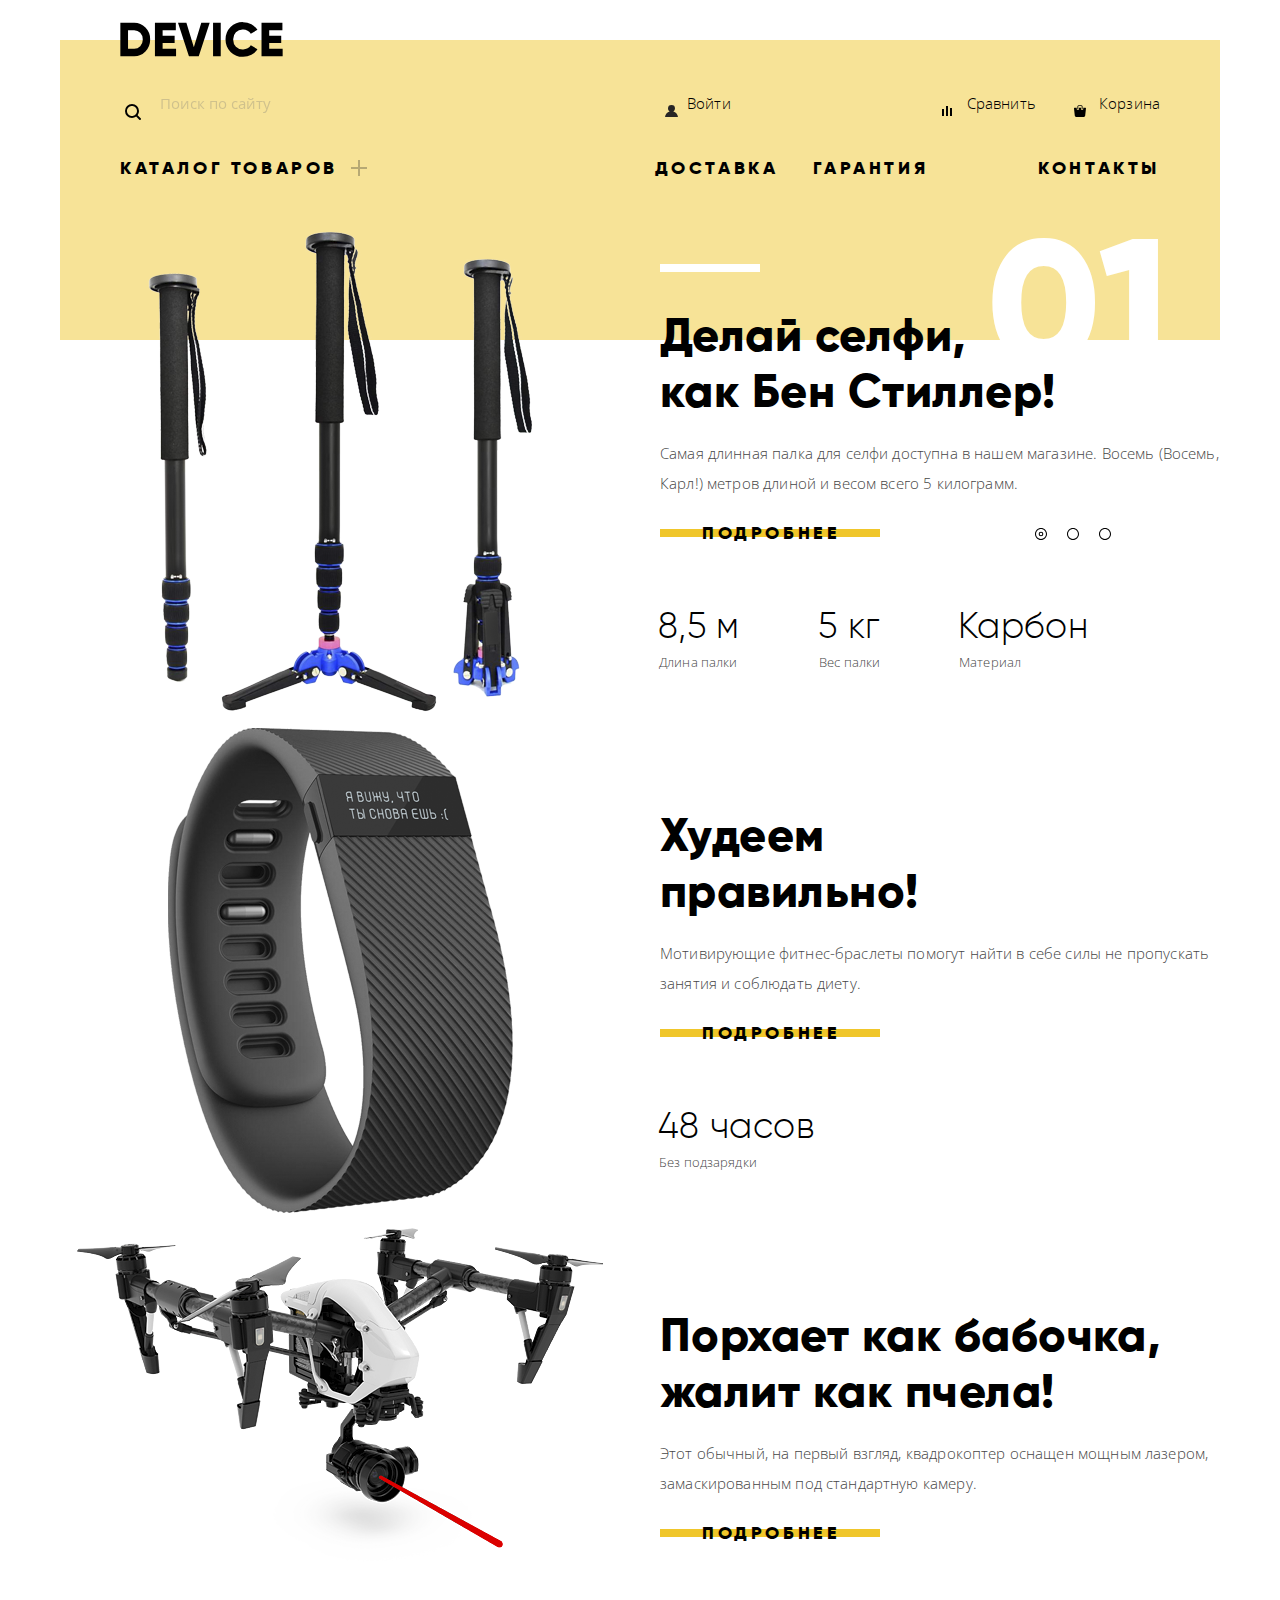
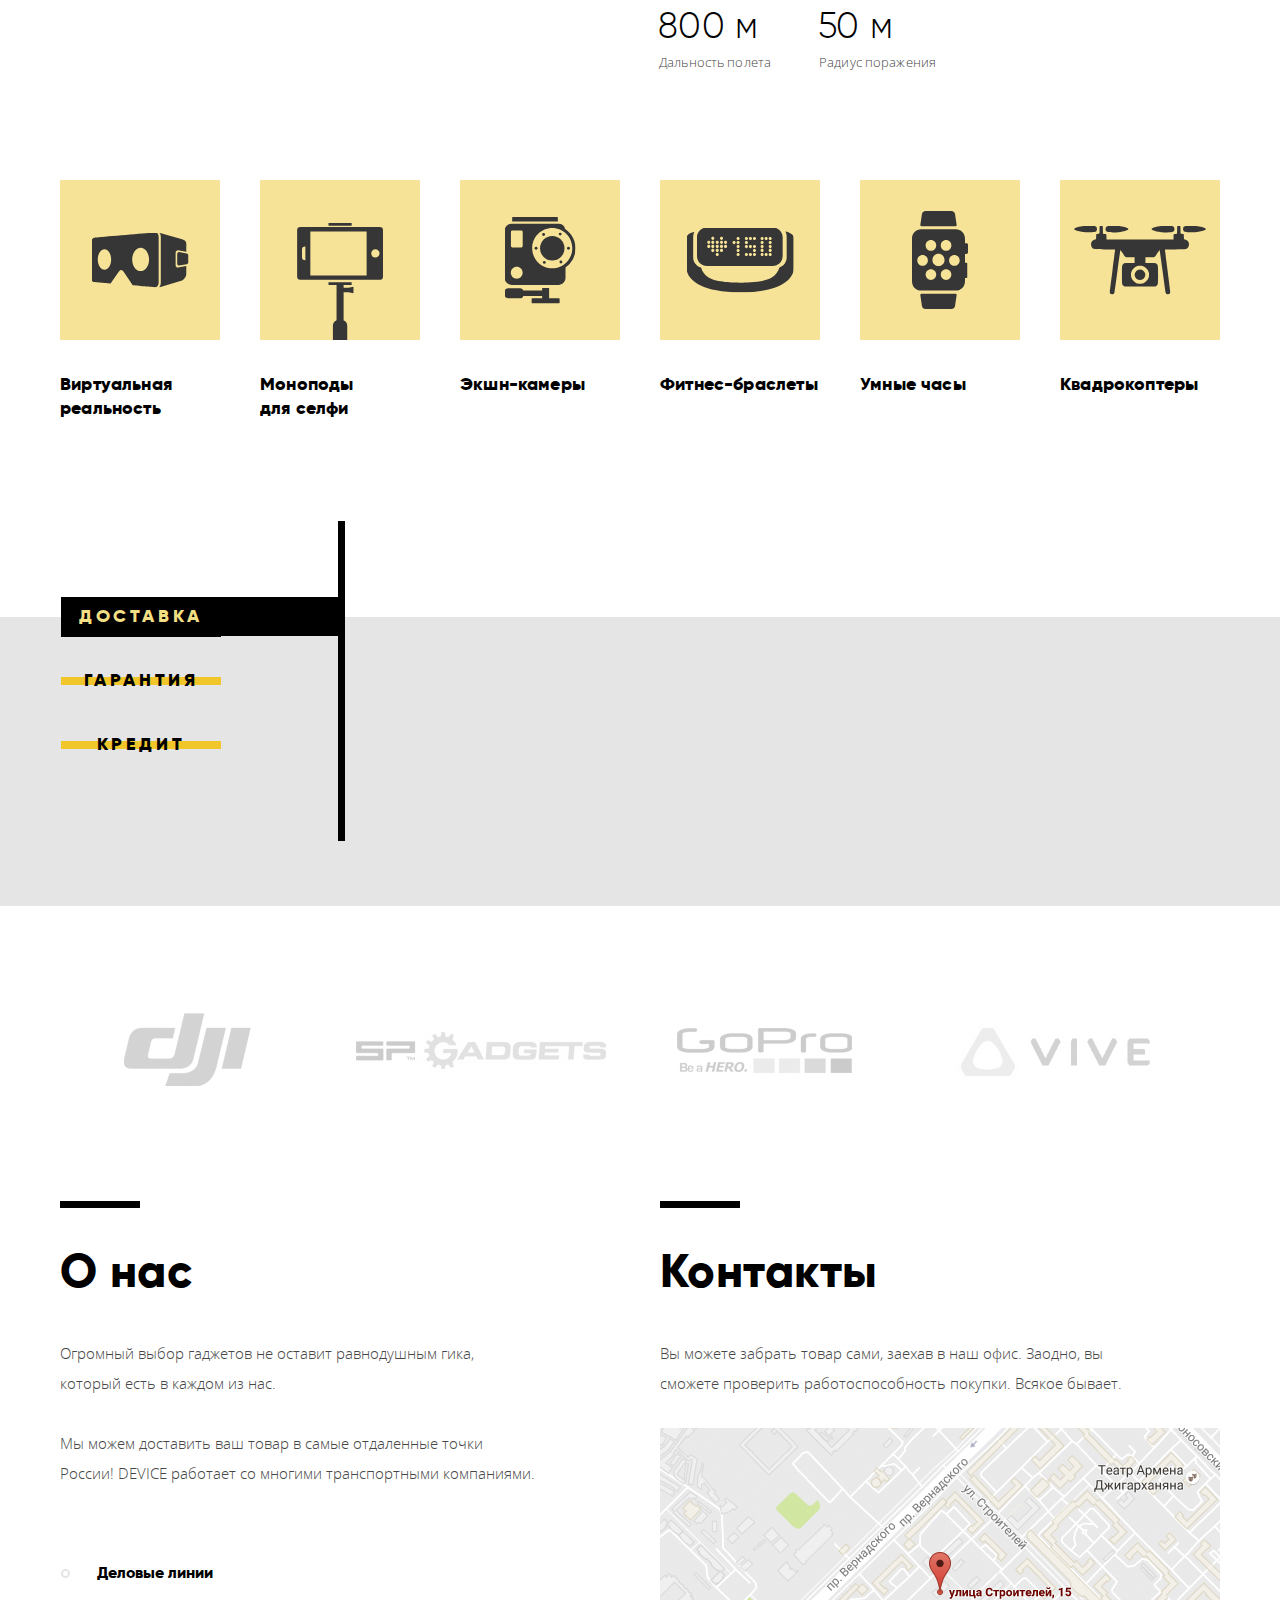
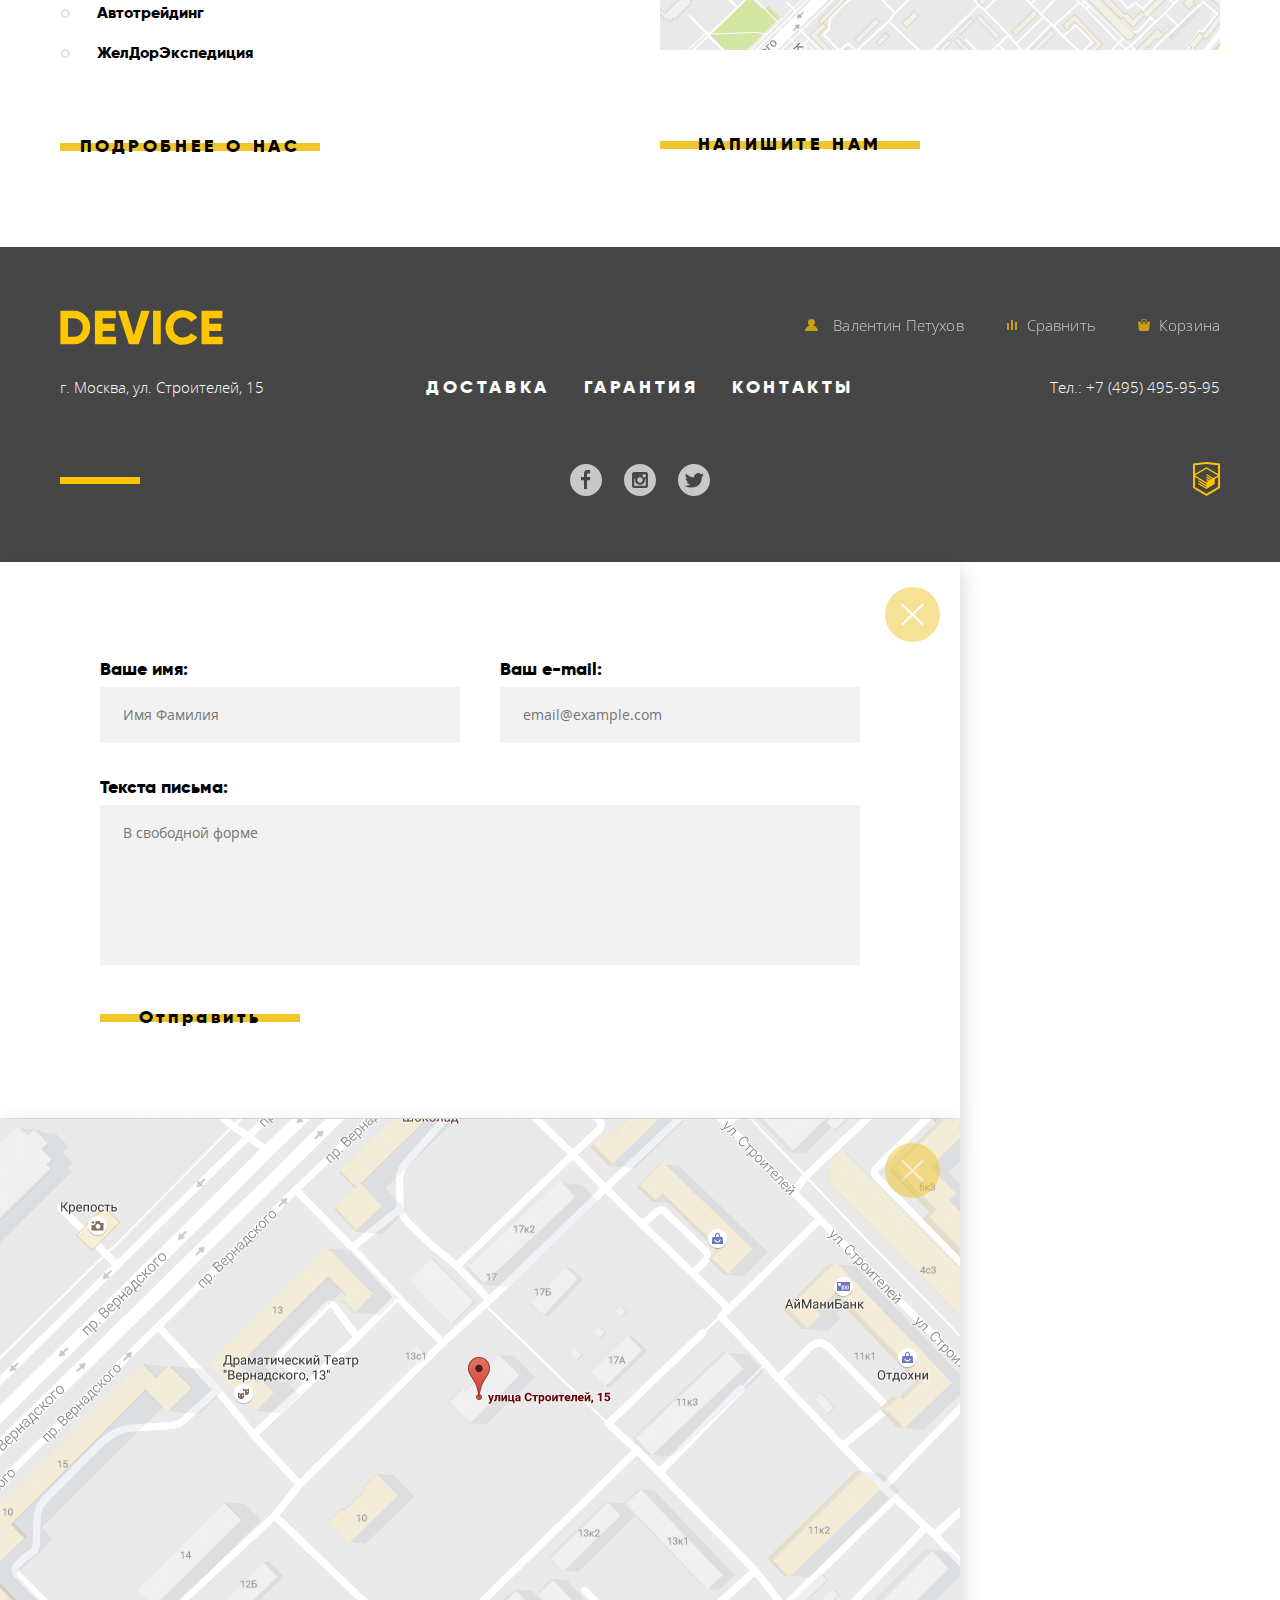
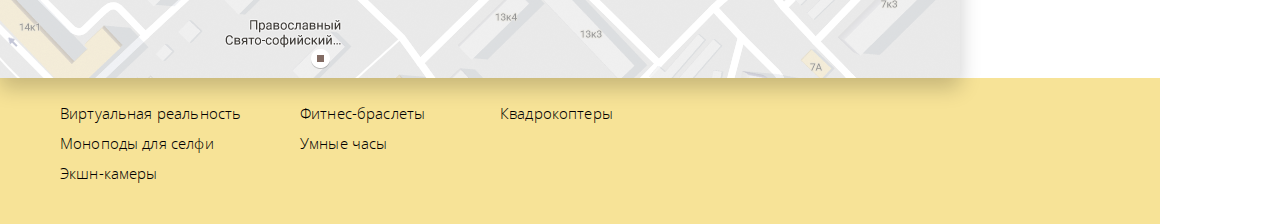
==== commit b15e3c4a: "Первая попытка" ====
--- a/index.html
+++ b/index.html
@@ -6,7 +6,7 @@
 	<title>DEVICE</title>	
 	<link href="https://fonts.googleapis.com/css?family=Open+Sans&display=swap&subset=cyrillic" rel="stylesheet">	
 	<link href="css/normalize.css" rel="stylesheet">
-	<link href="css/style.css" rel="stylesheet">
+	<link href="css/style.min.css" rel="stylesheet">
 </head>
 
 <body>
@@ -14,28 +14,20 @@
 		<div class="content-wrapper">
 			<header class="main-header">
 				<h1 class="visually-hidden header-tier1">Онлайн магазин электронных гаджетов DEVICE</h1>
-				<div class="container">
+				<div class="container"></div>
 					<a href="index.html" class="header-logo" aria-label="Ссылка на главную страницу логотип">
 						<svg class="fade-link" width="163" height="35" xmlns="http://www.w3.org/2000/svg" viewBox="0 0 164 35">
 							<path d="m0.35 0.7v33.6h13.532a15.723 15.723 0 0 0 11.72-4.824 16.464 16.464 0 0 0 4.712-11.976 16.465 16.465 0 0 0-4.712-11.976 15.723 15.723 0 0 0-11.72-4.824zm7.733 26.208v-18.819h5.8a8.648 8.648 0 0 1 6.5 2.568 9.412 9.412 0 0 1 2.489 6.84 9.41 9.41 0 0 1-2.489 6.84 8.646 8.646 0 0 1-6.5 2.568h-5.8zm34.8-5.952h12.082v-7.3h-12.086v-5.567h13.291v-7.389h-21.024v33.6h21.265v-7.392h-13.532v-5.952zm36.343 13.344 11.019-33.6h-8.458l-7.491 24.72-7.491-24.72h-8.457l11.019 33.6zm14.4 0h7.733v-33.6h-7.733zm38.615-1.416a15.514 15.514 0 0 0 6.041-5.688l-6.67-3.84a7.488 7.488 0 0 1-3.165 3.024 9.874 9.874 0 0 1-4.664 1.1 9.594 9.594 0 0 1-7.177-2.736 9.907 9.907 0 0 1-2.682-7.248 9.908 9.908 0 0 1 2.682-7.248 9.594 9.594 0 0 1 7.177-2.736 9.914 9.914 0 0 1 4.64 1.08 7.6 7.6 0 0 1 3.189 3.048l6.67-3.84a15.881 15.881 0 0 0-6.09-5.688 17.419 17.419 0 0 0-8.409-2.088 17.12 17.12 0 0 0-17.592 17.472 17.12 17.12 0 0 0 17.589 17.476 17.519 17.519 0 0 0 8.458-2.088zm17.881-11.928h12.082v-7.3h-12.085v-5.567h13.29v-7.389h-21.022v33.6h21.264v-7.392h-13.532v-5.952z"/>
 						</svg>
 					</a>
-					<div class="user-block">
-						<div class="user-block-search">						
-							<form class="search-form" action="#" method="post">
-								<input class="search-input" name="search-input" id="search-input" type="search" placeholder="Поиск по сайту" required>
-								<button class="btn-search" type="submit">Найти</button>
-							</form>
-						</div>
-						<div class="user-block-login">
-							<a class="link login fade-link" href="#">Войти</a>
-						</div>
-						<div class="user-block-compare">
-							<a class="link compare fade-link" href="#">Сравнить</a>
-						</div>
-						<div class="user-block-cart">
-							<a class="link cart fade-link" href="#">Корзина</a>
-						</div>
+					<div class="user-block">										
+						<form class="search-form" action="#" method="post">
+							<input class="search-input" name="search-input" id="search-input" type="search" placeholder="Поиск по сайту" required>
+							<button class="btn-search" type="submit">Найти</button>
+						</form>						
+						<a class="link login fade-link" href="#">Войти</a>						
+						<a class="link compare fade-link" href="#">Сравнить</a>						
+						<a class="link cart fade-link" href="#">Корзина</a>						
 					</div>
 					<nav class="main-navigation">
 						<ul class="main-menu">
@@ -55,7 +47,6 @@
 					</nav>
 				</div>
 			</header>
-
 			<main>
 				<section class="goods-slider">
 					<h2 class="visually-hidden">Популярные товары</h2>
@@ -228,15 +219,15 @@
 							</li>
 						</ul>
 						<div class="services-discription">
-							<div class="services-slider-item services-slider-item_delivery">
+							<div class="services-slider-item services-slider-item_delivery" id="delivery">
 								<h3 class="header-tier3">Доставка</h3>
 								<p>Мы с удовольствием доставим ваш товар прямо к вашему подъезду совершенно бесплатно! Ведь мы неплохо заработаем, поднимая его на ваш этаж.</p>
 							</div>
-							<div class="services-slider-item services-slider-item_warranty">
+							<div class="services-slider-item services-slider-item_warranty" id="warranty">
 								<h3 class="header-tier3">Гарантия</h3>
 								<p>Если из-за возгорания купленного у нас товара у вас сгорит дом - не переживайте, мы выдадим вам новый. Товар, не дом, конечно же.</p>
 							</div>
-							<div class="services-slider-item services-slider-item_credit">
+							<div class="services-slider-item services-slider-item_credit" id="credit">
 								<h3 class="header-tier3">Кредит</h3>
 								<p>Залезть в долговую яму стало проще! Кредитные консультанты подберут для вас наиболее выгодные условия кредита. Выгодные для нашего банка, разумеется.</p>
 							</div>
@@ -280,57 +271,66 @@
 					</div>
 				</section>
 			</main>
-
 			<footer class="main-footer">
-				<div class="footer-user-block">
-					<div class="footer-logo">
-						<svg class="footer-logo-svg fade-link" width="163" height="35" xmlns="http://www.w3.org/2000/svg" viewBox="0 0 164 35">
-							<path d="m0.35 0.7v33.6h13.532a15.723 15.723 0 0 0 11.72-4.824 16.464 16.464 0 0 0 4.712-11.976 16.465 16.465 0 0 0-4.712-11.976 15.723 15.723 0 0 0-11.72-4.824zm7.733 26.208v-18.819h5.8a8.648 8.648 0 0 1 6.5 2.568 9.412 9.412 0 0 1 2.489 6.84 9.41 9.41 0 0 1-2.489 6.84 8.646 8.646 0 0 1-6.5 2.568h-5.8zm34.8-5.952h12.082v-7.3h-12.086v-5.567h13.291v-7.389h-21.024v33.6h21.265v-7.392h-13.532v-5.952zm36.343 13.344 11.019-33.6h-8.458l-7.491 24.72-7.491-24.72h-8.457l11.019 33.6zm14.4 0h7.733v-33.6h-7.733zm38.615-1.416a15.514 15.514 0 0 0 6.041-5.688l-6.67-3.84a7.488 7.488 0 0 1-3.165 3.024 9.874 9.874 0 0 1-4.664 1.1 9.594 9.594 0 0 1-7.177-2.736 9.907 9.907 0 0 1-2.682-7.248 9.908 9.908 0 0 1 2.682-7.248 9.594 9.594 0 0 1 7.177-2.736 9.914 9.914 0 0 1 4.64 1.08 7.6 7.6 0 0 1 3.189 3.048l6.67-3.84a15.881 15.881 0 0 0-6.09-5.688 17.419 17.419 0 0 0-8.409-2.088 17.12 17.12 0 0 0-17.592 17.472 17.12 17.12 0 0 0 17.589 17.476 17.519 17.519 0 0 0 8.458-2.088zm17.881-11.928h12.082v-7.3h-12.085v-5.567h13.29v-7.389h-21.022v33.6h21.264v-7.392h-13.532v-5.952z"/>
-						</svg>						
-					</div>
-					<div class="footer-user-block-login">
-						<a class="link footer-link" href="#">Войти</a>
-					</div>
-					<div class="footer-user-block-compare">
-						<a class="compare footer-link" href="#">Сравнить</a>
-					</div>
-					<div class="footer-user-block-cart">
-						<a class="cart footer-link" href="#">Корзина</a>
-					</div>
-				</div>
-				<div class="footer-information-block">
-					<address class="footer-address">г. Москва, ул. Строителей, 15</address>
-					<ul class="footer-menu">
-						<li class="footer-menu-delivery">
-							<a href="#">ДОСТАВКА</a>
-						</li>
-						<li class="footer-menu-varanty">
-							<a href="#">ГАРАНТИЯ</a>
-						</li>
-						<li class="footer-menu-contacts">
-							<a href="#">КОНТАКТЫ</a>
-						</li>
-					</ul>
-					<a class="footer-phone" href="tel:+74954959595">+7(495)495-95-95</a>
-				</div>
-				<div class="footer-social-wrap">
-					<div class="yellow-brick"></div>					
-					<ul class="footer-social">
-						<li class="footer-social-facebook">
-							<a class="social-btn social-btn-fb footer-link" href="#" aria-label="Device в facebook"></a>
-						</li>
-						<li class="footer-social-instagram">
-							<a class="social-btn social-btn-inst footer-link" href="#" aria-label="Device в instagram"></a>
-						</li>
-						<li class="footer-social-twitter">
-							<a class="social-btn social-btn-tw footer-link" href="#" aria-label="Device в twitter"></a>
-						</li>
-					</ul>
-					<a class="html-academy-logo" href="https://htmlacademy.ru/" aria-label="htmlacademy">						
-						<svg class="fade-link" xmlns="http://www.w3.org/2000/svg" width="27" height="35" viewBox="0 0 26.943 34.09"><path fill="#FFC600" d="M13.62.017L13.472 0 0 1.412v24.661l13.473 8.017 13.43-7.99.042-.025V1.412L13.62.017zm11.399 12.11L13.495 5.334l-.001-.104-.087.05-.088-.056v.109L1.925 12.118V3.147l11.548-1.212L25.02 3.147v8.98zm-11.614-5.34L24.923 13.5l-4.479 2.64-7.093-4.221-.014 1.415 5.904 3.513-.86.507-5.03-2.992-.014 1.415 3.827 2.275-.782.523-3.031-1.787-.014 1.413 1.853 1.091-1.8 1.081-11.356-6.751 11.371-6.835zm-11.48 8.34l11.411 6.791.016 1.044-7.942-4.728-.015 1.416 7.979 4.795.018 1.076-7.973-4.74-.013 1.414 8.021 4.822.046.025 8.143-4.872-.011-5.177 3.415-2.036v10.021L13.472 31.85 1.925 24.979v-9.852z"/></svg>
-					</a>
-				</div>
-			</footer>
+				<div class="footer-wrapper">
+					<div class="footer-first-row">
+						<div class="footer-logo">
+							<svg class="footer-logo-svg fade-link" width="163" height="35" xmlns="http://www.w3.org/2000/svg" viewBox="0 0 164 35">
+								<path d="m0.35 0.7v33.6h13.532a15.723 15.723 0 0 0 11.72-4.824 16.464 16.464 0 0 0 4.712-11.976 16.465 16.465 0 0 0-4.712-11.976 15.723 15.723 0 0 0-11.72-4.824zm7.733 26.208v-18.819h5.8a8.648 8.648 0 0 1 6.5 2.568 9.412 9.412 0 0 1 2.489 6.84 9.41 9.41 0 0 1-2.489 6.84 8.646 8.646 0 0 1-6.5 2.568h-5.8zm34.8-5.952h12.082v-7.3h-12.086v-5.567h13.291v-7.389h-21.024v33.6h21.265v-7.392h-13.532v-5.952zm36.343 13.344 11.019-33.6h-8.458l-7.491 24.72-7.491-24.72h-8.457l11.019 33.6zm14.4 0h7.733v-33.6h-7.733zm38.615-1.416a15.514 15.514 0 0 0 6.041-5.688l-6.67-3.84a7.488 7.488 0 0 1-3.165 3.024 9.874 9.874 0 0 1-4.664 1.1 9.594 9.594 0 0 1-7.177-2.736 9.907 9.907 0 0 1-2.682-7.248 9.908 9.908 0 0 1 2.682-7.248 9.594 9.594 0 0 1 7.177-2.736 9.914 9.914 0 0 1 4.64 1.08 7.6 7.6 0 0 1 3.189 3.048l6.67-3.84a15.881 15.881 0 0 0-6.09-5.688 17.419 17.419 0 0 0-8.409-2.088 17.12 17.12 0 0 0-17.592 17.472 17.12 17.12 0 0 0 17.589 17.476 17.519 17.519 0 0 0 8.458-2.088zm17.881-11.928h12.082v-7.3h-12.085v-5.567h13.29v-7.389h-21.022v33.6h21.264v-7.392h-13.532v-5.952z"/>
+							</svg>	
+						</div>
+						<div class="footer-links">
+						<ul class="footer-links-list">
+							<li class="footer-user-block-login footer-list-item">
+								<a class="footer-user footer-link" href="#">Валентин Петухов</a>
+							</li>
+							<li class="footer-user-block-compare footer-list-item">
+								<a class="footer-compare footer-link" href="#">Сравнить</a>
+							</li>
+							<li class="footer-user-block-cart footer-list-item">
+								<a class="footer-cart footer-link" href="#">Корзина</a>
+							</li>
+						</ul>
+						</div>
+					</div>
+					<div class="footer-second-row">
+						<address class="footer-address">г. Москва, ул. Строителей, 15</address>
+						<div class="footer-menu">
+						<ul class="footer-menu-list">
+							<li class="footer-menu-item">
+								<a href="#">ДОСТАВКА</a>
+							</li>
+							<li class="footer-menu-item">
+								<a href="#">ГАРАНТИЯ</a>
+							</li>
+							<li class="footer-menu-item">
+								<a href="#">КОНТАКТЫ</a>						
+							</li>
+						</ul>
+						</div>
+						<div class="footer-phone">
+						<p>Тел.: +7 (495) 495-95-95</p>
+						</div>
+					</div>
+					<div class="footer-third-row">
+						<div class="yellow-brick"></div>
+						<div class="footer-social">
+							<ul class="footer-social-list">
+									<li class="footer-social-facebook">
+										<a class="social-btn social-btn-fb footer-link" href="#" aria-label="Device в facebook"></a>
+									</li>
+									<li class="footer-social-instagram">
+										<a class="social-btn social-btn-inst footer-link" href="#" aria-label="Device в instagram"></a>
+									</li>
+									<li class="footer-social-twitter">
+										<a class="social-btn social-btn-tw footer-link" href="#" aria-label="Device в twitter"></a>
+									</li>
+							</ul>
+							</div>
+							<a href="https://htmlacademy.ru/intensive/htmlcss" class="footer-academy-logo" title="HTML Academy"><img src="img/logo-html_27x35.svg" width="27" height="34" alt="Логотип html academy"></a>
+						</div>
+					</div>
+				</footer>
 		</div>
 		<div class="modal-feedback">
 			<h2 class="visually-hidden">Форма обратной связи</h2>
--- a/css/style.min.css
+++ b/css/style.min.css
@@ -0,0 +1 @@
+@font-face{font-family:"Gilroy bold";src:url(../fonts/gilroyextrabold.woff) format("woff"),url(../fonts/gilroyextrabold.woff2) format("woff2")}@font-face{font-family:"Gilroy light";src:url(../fonts/gilroylight.woff) format("woff"),url(../fonts/gilroylight.woff2) format("woff2")}@font-face{font-family:"Open Sans";src:url(../fonts/opensans.woff) format("woff"),url(../fonts/opensans.woff2) format("woff2")}@font-face{font-family:"Open Sans light";src:url(../fonts/opensanslight.woff) format("woff"),url(../fonts/opensanslight.woff2) format("woff2")}body{background-color:#FFF}a{text-decoration:none}img{max-width:100%;height:auto}.header-tier1{font-family:"Gilroy bold","Arial",sans-serif;font-size:47px;font-weight:800;font-style:normal;font-stretch:normal;line-height:1.02;letter-spacing:.47px;text-align:left;color:#000;margin:0}.visually-hidden{position:absolute;width:1px;height:1px;margin:-1px;border:0;padding:0;clip:rect(0 0 0 0);overflow:hidden}.content-wrapper{width:1160px;margin:0 auto}.main-header{position:relative;min-height:300px;margin-top:40px;background-color:#F7E397;padding:0 60px}.catalog-header{min-height:185px}.link{font-family:"Open Sans light","Arial",sans-serif;font-size:15px;font-weight:300;font-style:normal;font-stretch:normal;line-height:2;letter-spacing:.15px;text-align:left;color:#000;position:relative;padding-left:30px}.search-form{font-family:"Open Sans","Arial",sans-serif;font-size:15px;font-weight:300;font-style:normal;font-stretch:normal;line-height:30px;letter-spacing:.15px;text-align:left;color:#000;position:relative;margin-right:100px;width:440px;display:flex}.search-form input{position:relative;border:none;border-bottom:solid 2px transparent;padding:8px 0 8px 40px}.search-form::before{content:"";position:absolute;top:8px;left:0;display:block;width:50px;height:50px;background-image:url(../img/search_16x16.svg);background-repeat:no-repeat;background-position:5px 50%}.search-input{color:#FFF;opacity:.3;border:none;background-color:transparent;width:357px}.search-input:hover{opacity:.6}.search-input:focus{opacity:1;outline:none;border-bottom:solid 2px #000}.search-input:focus ~ .btn-search{opacity:1}.btn-search{opacity:0;font-family:"Open Sans","Arial",sans-serif;font-size:15px;font-weight:300;font-style:normal;font-stretch:normal;line-height:2;letter-spacing:.15px;text-align:center;color:#000;border:solid 2px #000;background-color:#F7E397;padding:8px 18px}.btn-search:hover{color:#FFF;background-color:#000}.btn-search:active{opacity:1;color:rgba(255,255,255,0.3)}.login{padding-left:27px}.compare{margin-right:33px;margin-left:auto}.cart{position:relative;padding-left:30px}.main-menu,.main-goods-list,.footer-menu-list,.footer-social-list,.breadcrumbs-list,.sort-list,.sort-direction,.color-list,.bluetooth-list,.goods-list,.paginator-list,.pages,.footer-links-list,.services-control,.slider-list,.goods-slider-control,.breadcrumbs ul,.catalog-menu ul,.about-us ul{list-style:none}.login::before{content:"";position:absolute;top:8px;left:0;display:block;width:30px;height:30px;background-image:url(../img/user_13x12.svg);background-repeat:no-repeat;background-position:5px 50%}.compare::before{content:"";position:absolute;top:8px;left:0;display:block;width:30px;height:30px;background-image:url(../img/compare_10x10.svg);background-repeat:no-repeat;background-position:5px 50%}.cart::before{content:"";position:absolute;top:8px;left:0;display:block;width:30px;height:30px;background-image:url(../img/cart_12x12.svg);background-repeat:no-repeat;background-position:5px 50%}.menu-link{font-family:"Gilroy bold","Arial",sans-serif;font-size:18px;font-weight:800;font-style:normal;font-stretch:normal;line-height:1.33;letter-spacing:3.6px;text-align:left;color:#000}.button{font-family:"Gilroy bold","Arial",sans-serif;font-size:18px;font-weight:800;font-style:normal;font-stretch:normal;line-height:1.33;letter-spacing:3.6px;text-align:center;color:#000;background:linear-gradient(to top,rgba(0,0,0,0.0) 40%,#F0C62A 40%,#F0C62A 60%,rgba(0,0,0,0.0) 60%);border:none;display:block;padding:8px 0;cursor:pointer}.button:hover,.services-slider-control:hover{background:linear-gradient(to top,rgba(0,0,0,0.0) 0%,#F0C62A 0%,#F0C62A 100%,rgba(0,0,0,0.0) 100%)}.button:active{color:rgba(0,0,0,0.3);outline:none}.information-button{width:260px}.goods-slider{position:relative;top:-112px;width:1160px;margin:0 auto -60px}.goods-slider-wrap{width:1160px;margin:0 auto}.slider-list{margin:0;padding:0}.goods-slider-item{display:flex;justify-content:space-between;min-height:500px}.goods-slider-item-img{text-align:center;width:560px}.goods-slider-description{position:relative;width:560px}.goods-slider-description::before{content:"";position:absolute;left:0;top:36px;width:100px;height:8px;background-color:#FFF}.goods-slider-description::after{position:absolute;top:-13px;right:47px;font-family:Gilroy bold;font-weight:700;font-size:180px;line-height:180px;color:#FFF;letter-spacing:.01em}.goods-slider-item:nth-child(1) .goods-slider-description::after{content:"01"}.goods-slider-item:nth-child(2) .goods-slider-description::after{content:"02"}.goods-slider-item:nth-child(3) .goods-slider-description::after{content:"03"}.slider-title{position:relative;z-index:2;margin-top:80px;margin-bottom:18px;font-family:"Gilroy bold","Arial",sans-serif;font-size:47px;font-weight:800;font-style:normal;font-stretch:normal;line-height:1.19;letter-spacing:.47px;text-align:left;color:#000}.slider-paragraph{font-family:"Open Sans","Arial",sans-serif;font-size:15px;font-weight:300;font-style:normal;font-stretch:normal;line-height:2;letter-spacing:.15px;text-align:left;color:#464646}.slider-control-wrapper{position:relative}.more-button{display:block;width:220px;box-sizing:border-box;z-index:1;font-size:18px;line-height:24px;letter-spacing:.2em;position:relative;font-weight:700;color:#000;padding:8px 42px}.goods-slider-control{position:absolute;right:93px;top:0;z-index:4;margin:0;padding:0}.slider-control-dot{display:inline-block;margin-right:28px;vertical-align:middle}.goods-slider-label{font-size:0;position:relative}.goods-slider-label::before{content:"";position:absolute;top:0;left:0;width:12px;height:12px;background-image:url(../img/slider-button-empty_12x12.svg);background-repeat:no-repeat;background-size:12px;cursor:pointer;padding:1px}.goods-slider-input:checked + .goods-slider-label::before{background-image:url(../img/slider-button_12x12.svg)}.features{margin-top:50px;margin-left:-2px;border-collapse:collapse;border-spacing:0}.features-values td{width:160px;padding:0}.features-values td:nth-child(2){width:140px}.features-names{padding-top:7px}.services-slider-item p{display:block;width:490px;margin-bottom:43px;font-family:"Open Sans","Arial",sans-serif;font-size:15px;font-weight:300;font-style:normal;font-stretch:normal;line-height:2;letter-spacing:.15px;text-align:left;color:#464646}.unit1,.unit2,.unit3{font-family:"Gilroy light","Arial",sans-serif;font-size:36px;font-weight:300;font-style:normal;font-stretch:normal;line-height:1.33;letter-spacing:.36px;text-align:left;color:#000}.prop1,.prop2,.prop3{font-family:"Open Sans","Arial",sans-serif;font-size:13px;font-weight:300;font-style:normal;font-stretch:normal;line-height:1.54;letter-spacing:.13px;text-align:left;color:#464646}.main-goods-item-img{background-color:#F7E397;position:relative}.main-goods-item-name{font-family:"Gilroy bold","Arial",sans-serif;font-size:18px;font-weight:800;font-style:normal;font-stretch:normal;line-height:1.33;letter-spacing:.18px;text-align:left;color:#000;margin:33px 0}.monopod{padding-right:50px}.main-goods-item:hover .main-goods-item-img{background-color:#F0C62A}.main-goods-item-picture{position:absolute;top:50%;left:50%;transform:translate(-50%,-50%)}.main-goods-item-picture-monopod{position:absolute;top:auto;bottom:0;left:50%;transform:translateX(-50%)}.main-goods-item:active .main-goods-item-picture{opacity:.3}.main-goods-item:active .main-goods-item-picture-monopod{opacity:.3}.main-goods-item:active .main-goods-item-name{opacity:.3}.services-control label{font-family:"Gilroy bold","Arial",sans-serif;font-size:18px;font-weight:800;font-style:normal;font-stretch:normal;line-height:1.33;letter-spacing:3.6px;text-align:center;color:#000;background:linear-gradient(to top,rgba(0,0,0,0.0) 40%,#F0C62A 40%,#F0C62A 60%,rgba(0,0,0,0.0) 60%)}.header-tier3{font-family:"Gilroy bold","Arial",sans-serif;font-size:47px;font-weight:800;font-style:normal;font-stretch:normal;line-height:48px;letter-spacing:.47px;text-align:left;color:#000;margin-bottom:43px;display:block;position:relative}.information-header::before{position:absolute;top:-46px;content:"";width:80px;height:7px;background-color:#000}.services-slider-item_delivery,.services-slider-item_warranty,.services-slider-item_credit{display:none}#services-1:checked ~ .services1-label,#services-2:checked ~ .services2-label,#services-3:checked ~ .services3-label{color:#F3DF83;background:none;background-color:#000}#services-1:checked ~ .site-wrapper #delivery,#services-2:checked ~ .site-wrapper #warranty,#services-3:checked ~ .site-wrapper #credit{display:block}.brands-item{opacity:.2;filter:grayscale(100%)}.brands-item:hover{opacity:1;filter:grayscale(0%)}.delivery-list{display:block;margin-top:65px;margin-left:-3px;margin-bottom:54px}.delivery-list li::before{position:absolute;content:"";top:16px;left:-36px;height:5px;width:5px;border:2px solid #E5E5E5;border-radius:50%}.about-us li{font-family:"Gilroy bold","Arial",sans-serif;font-size:16px;font-weight:800;line-height:2.5;color:#000;position:relative}.location{margin-bottom:70px}.information-paragraph{font-family:"Open Sans light","Arial",sans-serif;font-size:15px;font-weight:300;font-style:normal;font-stretch:normal;line-height:2;letter-spacing:normal;text-align:left;color:#464646;width:475px;margin-bottom:30px}.modal-map-close,.modal-feedback-close{background:url(../img/modal-close_55x55.svg) no-repeat center;border:none;opacity:.5;position:absolute;z-index:3;height:55px;width:55px;top:25px;right:20px;cursor:pointer;font-size:0}.feedback-label{display:block;width:360px;margin-bottom:5px}.close-button:hover{opacity:1}.close-button:active{opacity:.3}.modal-feedback{position:relative;width:760px;background-color:#fff;box-shadow:0 10px 20px 0 rgba(0,0,0,0.2);padding:96px 100px 80px}.feedback-form{display:block}.feedback-wrapper{display:flex;justify-content:space-between}.wrapper-column{margin-bottom:33px}.feedback-textarea{display:block;width:760px;min-height:160px;resize:none;box-sizing:border-box;padding:16px 20px}.feedback-input{display:block;width:360px;box-sizing:border-box;padding:16px 20px}.feedback-form input,.feedback-form textarea{border:solid 3px #F2F2F2;background-color:#F2F2F2;font-family:"Open Sans","Arial",sans-serif;font-size:14px;font-weight:400;font-style:normal;font-stretch:normal;line-height:1.29;letter-spacing:normal;text-align:left;color:rgba(70,70,70,0.4);resize:none}.feedback-form input:hover,.feedback-form textarea:hover{background-color:#EBEBEB;border:solid 3px #EBEBEB;color:rgba(70,70,70,0.4)}.feedback-form input:focus,.feedback-form textarea:focus{color:#464646;outline:none;border:solid 3px #F0C52E;background-color:#fff}.invalid{background-color:#f6dada;border:solid 3px #f6dada;color:rgba(70,70,70,0.4)}.feedback-form label{display:block;width:360px;font-family:"Gilroy bold","Arial",sans-serif;font-size:18px;font-weight:800;font-style:normal;font-stretch:normal;line-height:1.33;letter-spacing:normal;text-align:left;color:#000}.feedback-send{width:200px;box-sizing:border-box;padding:8px 35px}.modal-map{display:block;position:relative;width:960px;height:560px;background-color:#fff;background:url(../img/map-big-jpg_960x559.png) no-repeat center;box-shadow:0 10px 20px 0 rgba(0,0,0,0.2)}.user-name{font-family:"Open Sans light","Arial",sans-serif;font-size:15px;font-weight:300;font-style:normal;font-stretch:normal;line-height:2;letter-spacing:.15px;text-align:left;color:#000}.user-name-footer{font-family:"Open Sans light","Arial",sans-serif;font-size:15px;font-weight:300;font-style:normal;font-stretch:normal;line-height:2;letter-spacing:.15px;text-align:left;color:rgba(255,255,255,0.7)}.breadcrumbs-link,.sort-link{font-family:"Open Sans light","Arial",sans-serif;font-size:14px;font-weight:300;font-style:normal;font-stretch:normal;line-height:1.71;letter-spacing:.14px;text-align:left;color:#000;opacity:.3}.breadcrumbs-link:hover{opacity:.6}.breadcrumbs-link:active{opacity:.1}.goods-sort{background-color:#ECECEC}.sort-link-active{opacity:1}.header-tier2{font-family:"Gilroy bold","Arial",sans-serif;font-size:16px;font-weight:800;font-style:normal;font-stretch:normal;text-transform:uppercase;line-height:1.5;letter-spacing:3.2px;text-align:left;color:#000}.choice-name{font-family:"Gilroy bold","Arial",sans-serif;font-size:18px;font-weight:800;font-style:normal;font-stretch:normal;line-height:1.33;letter-spacing:.18px;text-align:left;color:#000}.min-cost,.max-cost{font-family:"Gilroy light","Arial",sans-serif;font-size:14px;font-weight:300;font-style:normal;font-stretch:normal;line-height:1.71;letter-spacing:normal;text-align:center;color:#000;opacity:.2}.goods-choise label{font-family:"Open Sans light","Arial",sans-serif;font-size:14px;font-weight:300;font-style:normal;font-stretch:normal;line-height:2.86;letter-spacing:.14px;text-align:left;color:#000}.goods-choise input:hover,.goods-choise label:hover{opacity:.6}.goods-choise input:active,.goods-choise label:active{opacity:1}.blocked{opacity:.25}.good-name{font-family:"Gilroy bold","Arial",sans-serif;font-size:18px;font-weight:800;font-style:normal;font-stretch:normal;line-height:1.33;letter-spacing:.18px;text-align:left;color:#000}.hide-link{opacity:0}.good-price{font-family:"Gilroy light","Arial",sans-serif;font-size:16px;font-weight:300;font-style:normal;font-stretch:normal;line-height:1.5;letter-spacing:.16px;text-align:right;color:#464646}.paginator-link{font-family:"Gilroy bold","Arial",sans-serif;font-size:16px;font-weight:800;font-style:normal;font-stretch:normal;line-height:1.5;letter-spacing:3.2px;text-align:left;color:#000;opacity:.3}.paginator-prev,.paginator-next{background-color:#ECECEC;opacity:1}.paginator-prev:hover,.paginator-next:hover{background-color:#DADADA}.paginator-prev:active,.paginator-next:active{color:rgba(0,0,0,0.3)}.sort-link-current,.paginator-link-current{opacity:1}.appearance-link:hover{opacity:.6}.appearance-link:active{opacity:1}.site-wrapper{margin:auto}.header-logo{position:relative;top:-18px}.user-block{display:flex;justify-content:flex-start;align-items:baseline;padding-top:0;margin-bottom:28px}.main-menu{display:flex;padding:0}.main-menu-catalog{width:250px;margin-right:290px;position:relative}.main-menu-catalog::after{content:"";position:absolute;top:3px;right:-2px;width:16px;height:16px;background-image:url(../img/plus_16x16.svg);opacity:.3}.main-menu-delivery{margin-right:35px}.main-menu-varanty{margin-right:110px}.main-goods{margin-bottom:67px}.main-goods-wrap{width:1160px;margin:0 auto}.main-goods-list{display:flex;justify-content:space-between;margin:0;padding:0}.main-goods-item-link{width:160px;display:block}.main-goods-item-img{width:160px;height:160px}.services-slider{width:100%;min-height:385px;background:linear-gradient(to bottom,rgba(0,0,0,0.0) 25%,#E5E5E5 25%)}.services-slider-wrap{display:flex;min-height:320px;width:1160px;padding-left:2px;margin:0 auto}.services-control{display:flex;flex-direction:column;justify-content:center;min-width:277px;margin:0;padding:0;border-right:7px solid #000}.services-control-item{width:100%;padding:0;text-align:center;margin:12px 0}.services-slider-control{display:block;position:relative;z-index:1;display:block;width:160px;text-align:center;cursor:pointer;padding:8px 0}.services-slider-control::before{content:"";position:absolute;top:0;left:160px;width:120px;height:39px;background-color:transparent}.services-slider_input:checked ~ .services-slider-control::before{background-color:#000}.services-slider-item{position:relative;width:460px;margin-left:118px;margin-top:70px}.services-slider-item h3{margin-bottom:30px}.services-slider-item::after{content:"";position:absolute;top:-67px;left:493px;width:260px;height:320px;background-repeat:no-repeat;background-position:50% 50%}.services-slider-item_delivery::after{background-image:url(../img/delivery_136x164.svg)}.services-slider-item_warranty::after{background-image:url(../img/warranty_171x194.svg)}.services-slider-item_credit::after{background-image:url(../img/credit_156x186.svg)}.brands{width:1160px;margin-left:auto;margin-right:auto;background-color:#FFF;display:flex;align-content:center;padding:95px 0;display:flex;justify-content:space-between}.brands-item{width:290px}.information{width:1160px;margin-bottom:80px;margin-left:auto;margin-right:auto;display:flex;justify-content:space-between}.about-us,.contacts{width:560px}.catalog-headline{width:1160px;min-height:140px;margin-left:140px;margin-right:140px;padding-top:45px}.breadcrumbs-list{display:flex}.catalog-goods-header{height:70px;background-color:#DADADA;display:flex;width:100%}.filter-header{width:468px;height:70px}.goods-list-sort{width:973px;height:70px;background-color:#ECECEC;display:flex}.sort-list{display:flex}.sort-link{display:block}.main-footer{position:relative;padding-top:63px;padding-bottom:17px;background-color:#464646}.footer-wrapper{width:1160px;margin:0 auto}.footer-first-row{display:flex;justify-content:space-between;margin-bottom:7px}.footer-logo-svg path{fill:#FFC700}.footer-links-list{display:flex;margin:0;padding:0}.footer-list-item{margin-left:33px}.footer-user,.footer-compare,.footer-cart{padding-left:30px}.footer-link::before{content:"";position:absolute;left:0;display:block;width:30px;height:30px;background-repeat:no-repeat;background-position:50% 50%}.footer-user::before{left:-7px;background-image:url(../img/footer_user_13x12.svg)}.footer-compare::before{background-image:url(../img/footer_compare_10x10.svg)}.footer-cart::before{background-image:url(../img/footer_cart_12x12.svg)}.footer-user-block-logout{position:relative;padding-left:0;margin-left:-15px}.fade-link:hover{opacity:.6}.fade-link:active{opacity:.3}.footer-links-list a{font-family:"Open Sans","Arial",sans-serif;font-size:15px;font-weight:300;font-style:normal;font-stretch:normal;line-height:2;letter-spacing:.15px;text-align:left;color:#fff}.footer-link{position:relative;opacity:.7}.footer-link:hover{opacity:1}.footer-link:active{opacity:.2}.footer-second-row{display:flex;align-items:baseline;margin-bottom:45px}.footer-address{width:250px;text-align:left}.footer-phone{width:250px;text-align:right}.footer-menu{margin:0 auto}.footer-menu-list{display:flex;flex-wrap:wrap;justify-content:space-between;width:428px;margin:0;padding:0}.footer-phone,.footer-address{font-family:"Open Sans light","Arial",sans-serif;font-size:15px;font-weight:300;font-style:normal;font-stretch:normal;line-height:2;letter-spacing:normal;color:#fff}.footer-menu a{font-family:"Gilroy bold","Arial",sans-serif;font-size:18px;font-weight:800;font-style:normal;font-stretch:normal;line-height:1.33;letter-spacing:3.6px;text-align:left;color:#fff}.footer-menu a:hover{opacity:.6}.footer-menu a:active{opacity:.3}.footer-third-row{position:relative;display:flex;align-items:baseline;margin-bottom:45px}.footer-third-row::before{content:"";position:absolute;top:15px;left:0;width:80px;height:7px;background-color:#ffc600}.yellow-brick{width:80px}.footer-social{margin:0 auto}.footer-social-list{display:flex;justify-content:space-between;width:140px;margin:0;padding:0}.social-btn{display:block;width:32px;height:32px}.social-btn-fb{background:url(../img/fb_32x32.svg) no-repeat center}.social-btn-inst{background:url(../img/inst_32x32.svg) no-repeat center}.social-btn-tw{background:url(../img/tw_32x32.svg) no-repeat center}.html-academy-logo{width:80px}.footer-academy-logo{width:80px;text-align:right}.footer-logout{position:relative;padding-left:0;margin-left:18px}.catalog-menu{z-index:5;display:flex;width:1040px;margin:0;background-color:#F7E397;padding:20px 60px 36px}.catalog-menu-column1{display:block;list-style:none;width:220px;padding:0;margin:0;z-index:1;margin-right:20px;align-self:baseline}.catalog-menu-column2{display:block;list-style:none;width:180px;padding:0;margin:0;z-index:1;margin-right:20px;align-self:baseline}.catalog-menu-column3{display:block;list-style:none;width:200px;padding:0;margin:0;z-index:1;align-self:baseline}.catalog-menu li{display:list-item}.catalog-menu-link{font-family:"Open Sans light","Arial",sans-serif;font-size:15px;font-weight:300;font-style:normal;font-stretch:normal;line-height:2;letter-spacing:.15px;text-align:left;color:#000;position:relative}.catalog-headline{width:1160px;margin:0 auto}.breadcrumbs{margin-bottom:45px;padding:0 60px}.breadcrumbs h1{margin-bottom:25px}.breadcrumbs-list{display:flex;justify-content:flex-start;padding:0;margin-right:37px}.breadcrumbs-list-item{margin-right:37px;display:list-item}.breadcrumbs-link{position:relative}.breadcrumbs-list-item:not(:last-child) .breadcrumbs-link::after{content:"";position:absolute;top:6px;right:-20px;z-index:1;width:7px;height:7px;border-top-left-radius:50px;transform:rotate(-45deg) scale(0.73);border-right:2px solid #000;border-bottom:2px solid #000}.catalog-goods-header{min-height:70px;background-image:linear-gradient(to right,#dcdcdc 0,#dcdcdc 28%,#ebebeb 28%,#ebebeb 100%)}.catalog-goods-header .catalog-container{display:flex}.catalog-container{width:1160px;margin:0 auto}.filter-header{width:200px;background-color:#DCDCDC;padding:23px 70px 23px 60px}.filter-header h2{display:block;margin:0}.catalog-sort{padding-top:23px;padding-bottom:23px;flex-grow:1;display:flex;align-items:center;background-color:#EBEBEB}.catalog-sort h2{display:block;padding-left:70px;width:200px;margin:0}.sort-list{padding:0;margin:0;display:flex;flex-wrap:wrap;width:460px}.sort-list li{display:list-item;margin-right:30px}.sort-direction{padding:0;margin:0;display:flex;flex-wrap:wrap;padding-inline-start:40px}.sort-direction li{display:list-item}.direction-link{display:block;margin-left:15px;font-size:0}.direction-link_up::before{content:"";display:inline-block;width:11px;height:10px;opacity:.2;margin-left:2px;background-image:url(../img/icon-up-dir_11x10.svg)}.direction-link_down::before{content:"";display:inline-block;width:11px;height:10px;opacity:.2;margin-left:2px;background-image:url(../img/icon-down-dir_11x10.svg)}.catalog-article{background-image:linear-gradient(to right,#eee 0,#eee 28%,#fff 28%,#fff 100%)}.catalog-container{display:flex;width:1160px;margin:0 auto}.goods-filter-wrap{display:block;box-sizing:border-box;width:330px;padding-left:60px;padding-top:70px;background-color:#ECECEC}.filter-form{display:block;width:200px;padding-right:70px}.filter-fieldset{position:relative;padding:0;border:none;margin:0 0 32px}.filter-fieldset::before{content:"";position:absolute;top:0;left:0;width:100%;height:2px;background-color:#000}.choice-name{margin-bottom:18px;padding-top:12px;display:table;max-width:100%;white-space:normal}.range-controls{position:relative;margin-top:17px;margin-bottom:8px}.scale{height:2px;background-color:#DBDBDB}.bar{position:absolute;left:0;width:60%;height:2px;background-color:#91C92F}.toggle{content:"";position:absolute;top:60px;width:4px;height:4px;background-color:#ABABAB;border:8px solid #FFF;border-radius:50%;box-shadow:0 2px 1px 0 rgba(0,1,1,0.2);cursor:pointer}.toggle:active{transform:scale(1.2)}.max-toggle{left:112px}.price-label,.price-input{width:27px;opacity:.2;font-family:Gilroy light;font-size:14px;font-weight:300;font-stretch:normal;font-style:normal;line-height:24px;letter-spacing:normal;color:#000;opacity:.2;border:none;background-color:transparent}.price-input{width:50px;margin-right:17px;margin-top:7px}.color-list{margin:0;padding:0}.color-list li{display:list-item}.filter-label{position:relative;padding-left:39px;font-family:Open Sans light;font-size:14px;font-weight:300;font-stretch:normal;font-style:normal;line-height:40px;letter-spacing:.14px;text-align:left;color:#000;cursor:pointer}.filter-label:hover{opacity:.6;cursor:pointer}.filter-label::before{content:"";position:absolute;top:0;left:0;width:26px;height:26px}.color-filter-input + .filter-label::before{background-image:url(../img/checkbox-off_23x23.svg);background-repeat:no-repeat}.color-filter-input:checked + .filter-label::before{background-image:url(../img/checkbox-on_27x23.svg);background-repeat:no-repeat}.bluetooth-list{display:block;margin:0;padding:0}.bluetooth-filter-input + .filter-label::before{background-image:url(../img/radio-off_25x25.svg);background-repeat:no-repeat}.bluetooth-filter-input:checked + .filter-label::before{background-image:url(../img/radio-on_25x25.svg.svg);background-repeat:no-repeat}.goods-filter-btn{width:100%;margin-top:5px}.goods-table{padding-top:50px;padding-left:50px}.goods-list{display:flex;flex-wrap:wrap;width:800px;padding:0;margin:0 0 -11px}.good{position:relative;display:list-item;margin:20px 20px 27px}.good-picture-wrap{position:relative}.add-to-cart{position:relative;z-index:1;box-sizing:border-box;width:200px;margin-bottom:20px;padding:8px 35px}.good-hover{position:absolute;top:177px;left:80px;display:block;width:200px}.add-to-compare{width:200px;border:none;font-family:"Open Sans light","Arial",sans-serif;font-size:13px;font-weight:300;font-style:normal;font-stretch:normal;line-height:1.54;letter-spacing:.13px;text-align:center;color:rgba(0,0,0,0.5);text-align:center;background-color:transparent}.add-to-compare:hover{color:rgba(0,0,0,1)}.add-to-compare:active{color:rgba(0,0,0,0.2)}.good{cursor:pointer}.good:hover .good-picture-wrap{opacity:.7}.good:hover .hide-link{opacity:1}.good-info{display:flex;justify-content:space-between;width:360px;margin-top:27px}.good-name{width:260px;background-color:transparent}.good-price{margin:0 3px 0 0}.good-new::before{content:"new";position:absolute;top:27px;right:27px;z-index:3;width:60px;height:60px;color:rgba(0,0,0,0.2);border:3px solid rgba(0,0,0,0.1);box-sizing:border-box;border-radius:50%;font-family:Gilroy bold;font-size:14px;font-weight:800;font-stretch:normal;font-style:normal;line-height:1.71;letter-spacing:.7px;text-align:center;text-transform:uppercase;padding:18px 12px}.paginator-list{display:flex;justify-content:space-between;align-items:center;width:760px;min-height:70px;box-sizing:border-box;background-color:#ebebeb;margin:20px 0 75px 70px;padding:23px 0}.paginator-prev,.paginator-next{padding:24px 26px 24px 30px}.pages{display:flex;justify-content:space-between;min-width:90px;padding:0;margin:0 0 0 15px}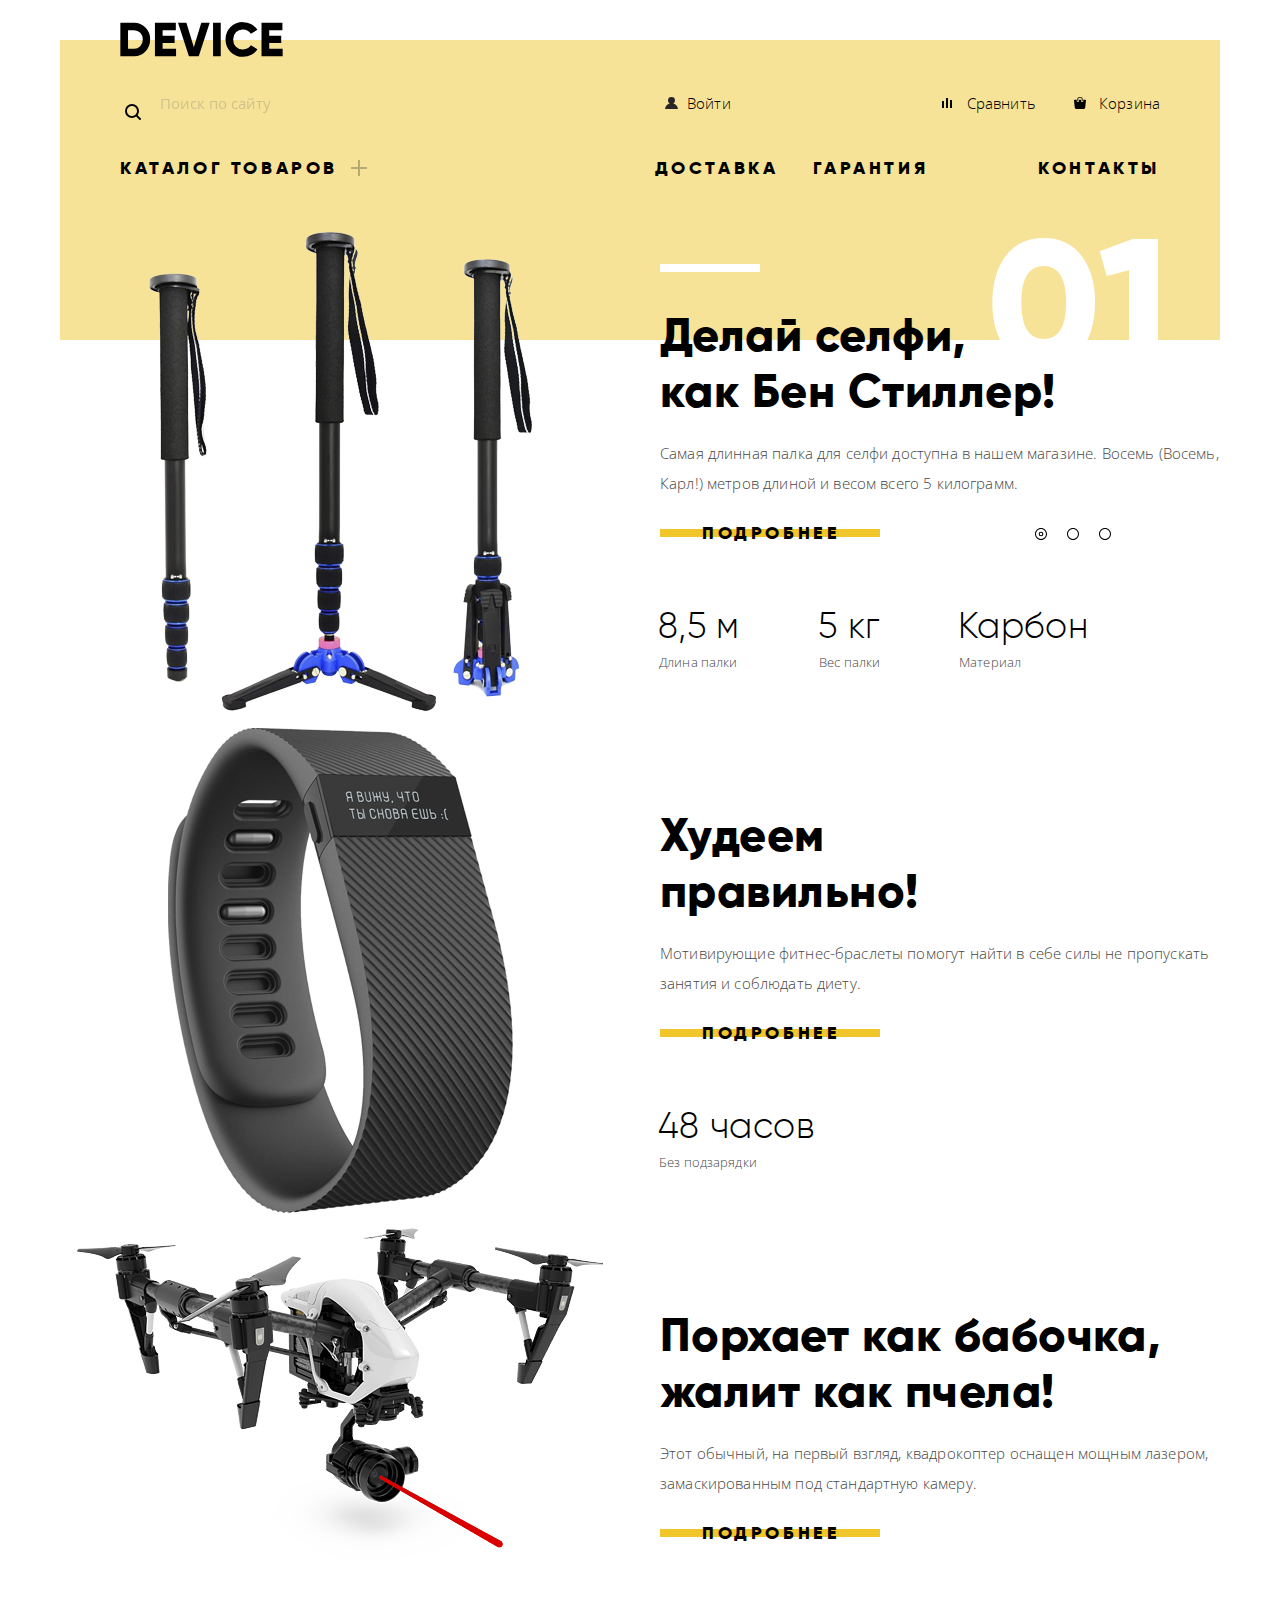
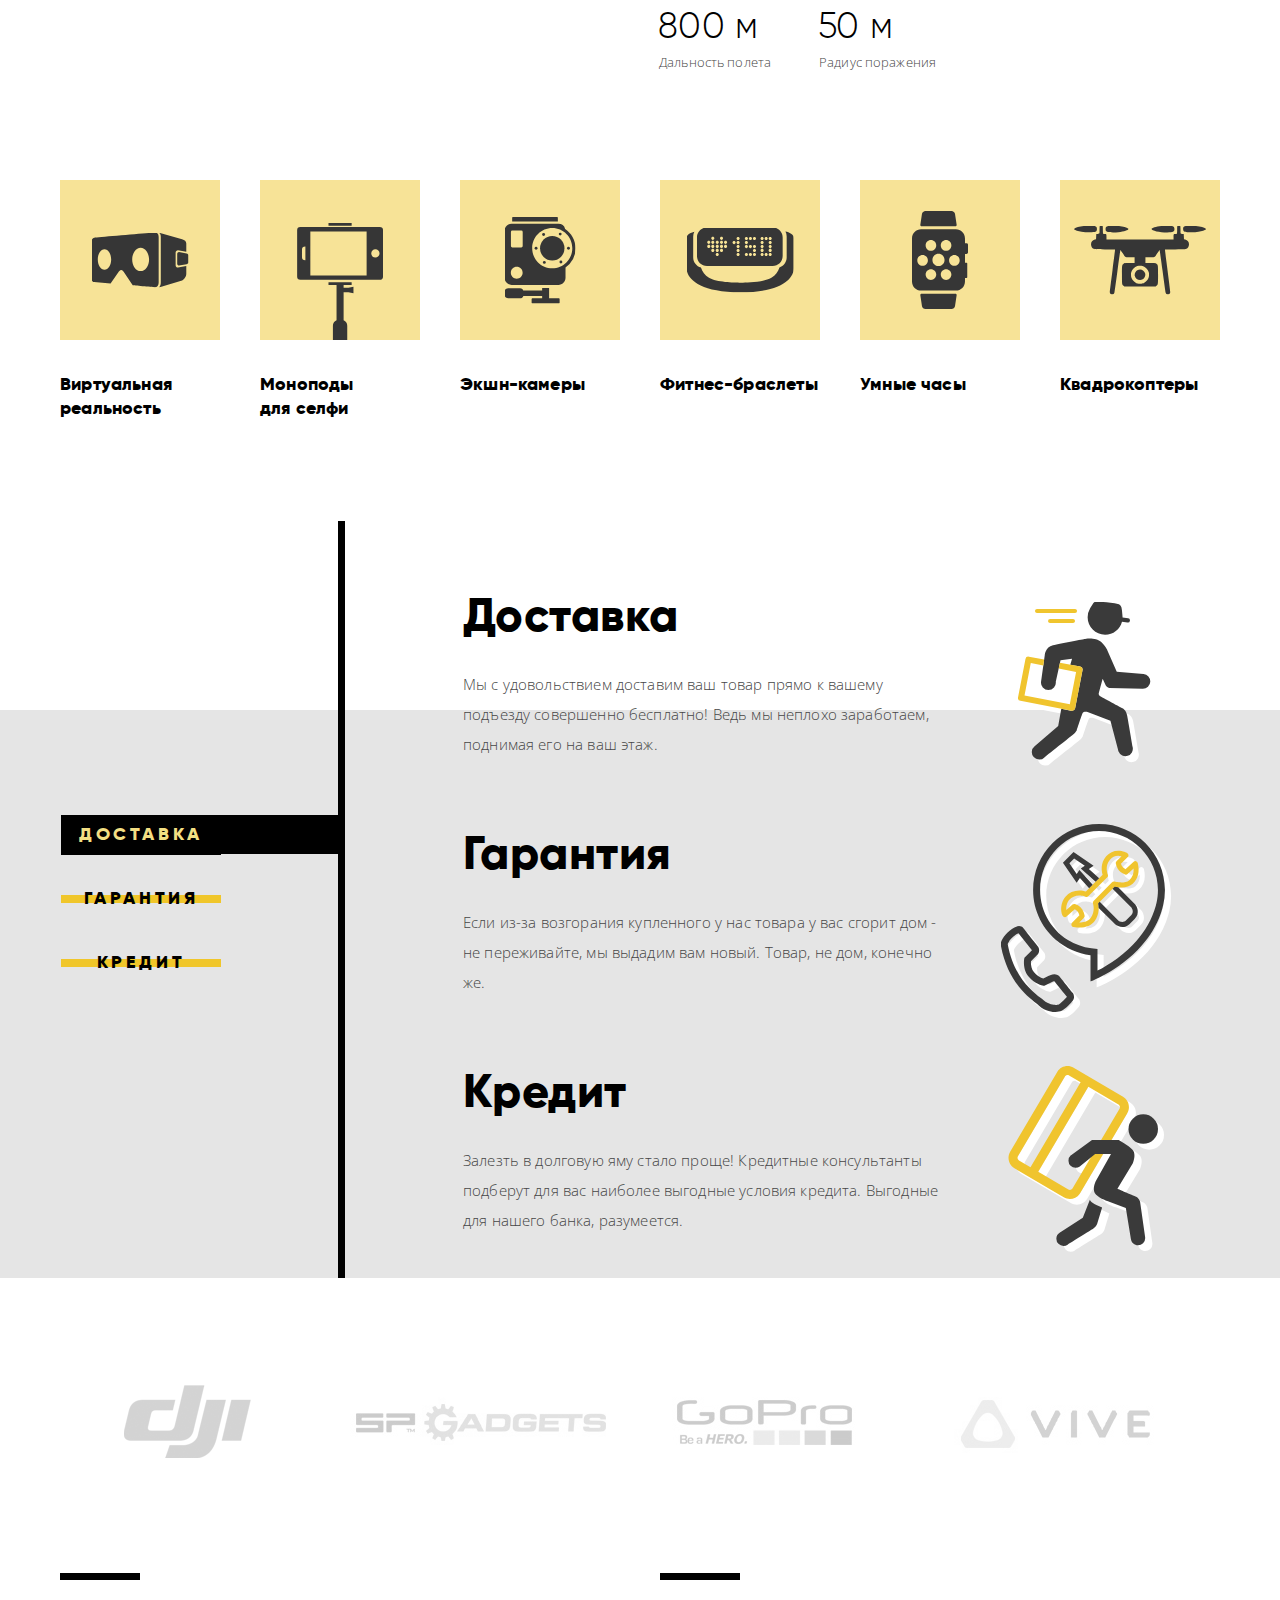
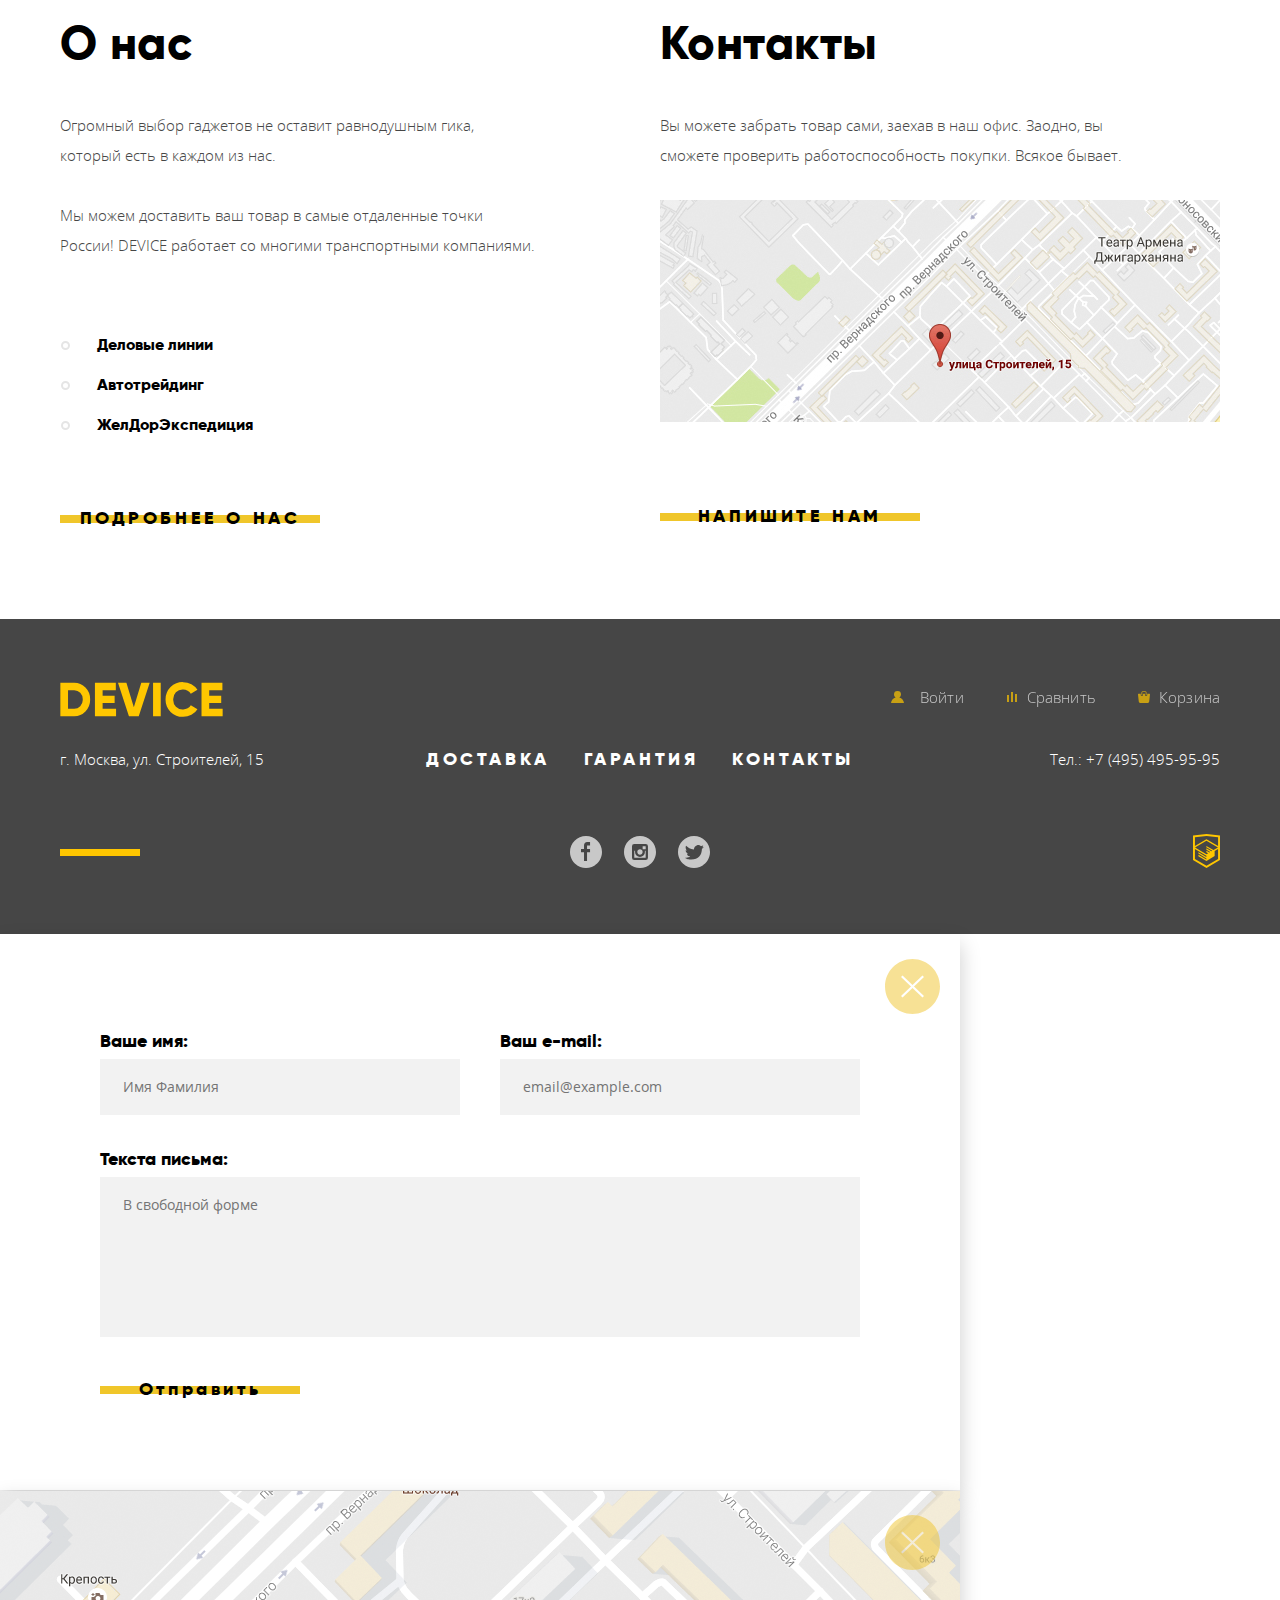
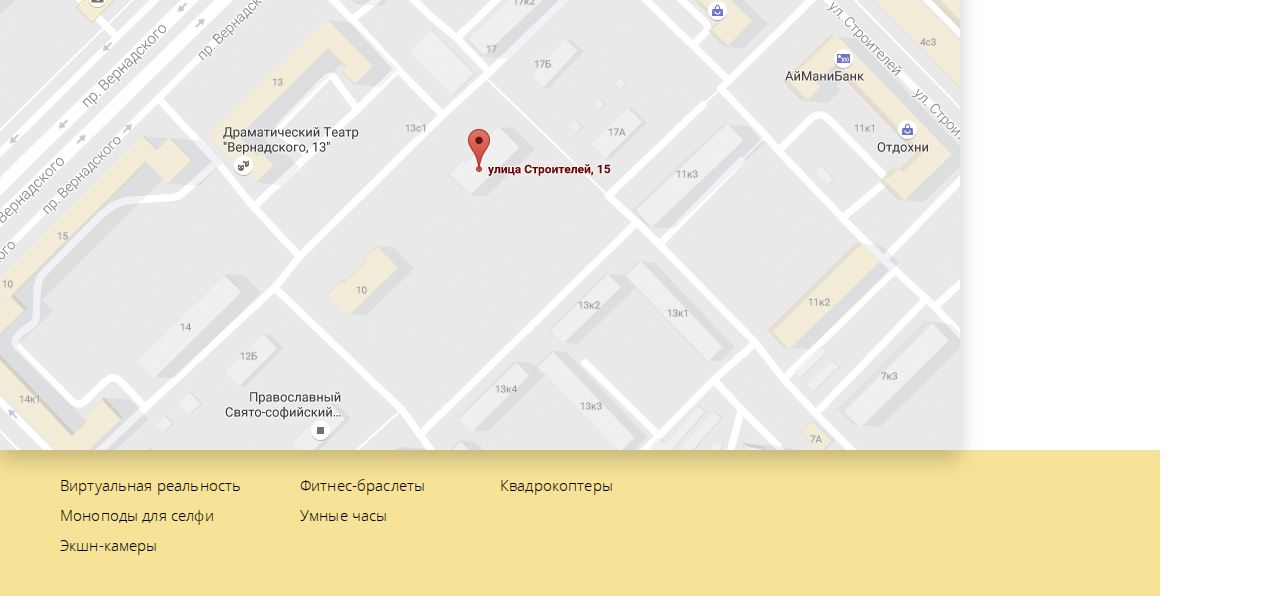
==== commit 63c700d1: "Первая попытка сдать проект" ====
--- a/index.html
+++ b/index.html
@@ -5,7 +5,7 @@
 	<meta charset="utf-8">
 	<title>DEVICE</title>	
 	<link href="https://fonts.googleapis.com/css?family=Open+Sans&display=swap&subset=cyrillic" rel="stylesheet">	
-	<link href="css/normalize.css" rel="stylesheet">
+	<link href="css/normalize.min.css" rel="stylesheet">
 	<link href="css/style.min.css" rel="stylesheet">
 </head>
 
@@ -282,7 +282,7 @@
 						<div class="footer-links">
 						<ul class="footer-links-list">
 							<li class="footer-user-block-login footer-list-item">
-								<a class="footer-user footer-link" href="#">Валентин Петухов</a>
+								<a class="footer-user footer-link" href="#">Войти</a>
 							</li>
 							<li class="footer-user-block-compare footer-list-item">
 								<a class="footer-compare footer-link" href="#">Сравнить</a>
--- a/css/style.min.css
+++ b/css/style.min.css
@@ -1 +1 @@
-@font-face{font-family:"Gilroy bold";src:url(../fonts/gilroyextrabold.woff) format("woff"),url(../fonts/gilroyextrabold.woff2) format("woff2")}@font-face{font-family:"Gilroy light";src:url(../fonts/gilroylight.woff) format("woff"),url(../fonts/gilroylight.woff2) format("woff2")}@font-face{font-family:"Open Sans";src:url(../fonts/opensans.woff) format("woff"),url(../fonts/opensans.woff2) format("woff2")}@font-face{font-family:"Open Sans light";src:url(../fonts/opensanslight.woff) format("woff"),url(../fonts/opensanslight.woff2) format("woff2")}body{background-color:#FFF}a{text-decoration:none}img{max-width:100%;height:auto}.header-tier1{font-family:"Gilroy bold","Arial",sans-serif;font-size:47px;font-weight:800;font-style:normal;font-stretch:normal;line-height:1.02;letter-spacing:.47px;text-align:left;color:#000;margin:0}.visually-hidden{position:absolute;width:1px;height:1px;margin:-1px;border:0;padding:0;clip:rect(0 0 0 0);overflow:hidden}.content-wrapper{width:1160px;margin:0 auto}.main-header{position:relative;min-height:300px;margin-top:40px;background-color:#F7E397;padding:0 60px}.catalog-header{min-height:185px}.link{font-family:"Open Sans light","Arial",sans-serif;font-size:15px;font-weight:300;font-style:normal;font-stretch:normal;line-height:2;letter-spacing:.15px;text-align:left;color:#000;position:relative;padding-left:30px}.search-form{font-family:"Open Sans","Arial",sans-serif;font-size:15px;font-weight:300;font-style:normal;font-stretch:normal;line-height:30px;letter-spacing:.15px;text-align:left;color:#000;position:relative;margin-right:100px;width:440px;display:flex}.search-form input{position:relative;border:none;border-bottom:solid 2px transparent;padding:8px 0 8px 40px}.search-form::before{content:"";position:absolute;top:8px;left:0;display:block;width:50px;height:50px;background-image:url(../img/search_16x16.svg);background-repeat:no-repeat;background-position:5px 50%}.search-input{color:#FFF;opacity:.3;border:none;background-color:transparent;width:357px}.search-input:hover{opacity:.6}.search-input:focus{opacity:1;outline:none;border-bottom:solid 2px #000}.search-input:focus ~ .btn-search{opacity:1}.btn-search{opacity:0;font-family:"Open Sans","Arial",sans-serif;font-size:15px;font-weight:300;font-style:normal;font-stretch:normal;line-height:2;letter-spacing:.15px;text-align:center;color:#000;border:solid 2px #000;background-color:#F7E397;padding:8px 18px}.btn-search:hover{color:#FFF;background-color:#000}.btn-search:active{opacity:1;color:rgba(255,255,255,0.3)}.login{padding-left:27px}.compare{margin-right:33px;margin-left:auto}.cart{position:relative;padding-left:30px}.main-menu,.main-goods-list,.footer-menu-list,.footer-social-list,.breadcrumbs-list,.sort-list,.sort-direction,.color-list,.bluetooth-list,.goods-list,.paginator-list,.pages,.footer-links-list,.services-control,.slider-list,.goods-slider-control,.breadcrumbs ul,.catalog-menu ul,.about-us ul{list-style:none}.login::before{content:"";position:absolute;top:8px;left:0;display:block;width:30px;height:30px;background-image:url(../img/user_13x12.svg);background-repeat:no-repeat;background-position:5px 50%}.compare::before{content:"";position:absolute;top:8px;left:0;display:block;width:30px;height:30px;background-image:url(../img/compare_10x10.svg);background-repeat:no-repeat;background-position:5px 50%}.cart::before{content:"";position:absolute;top:8px;left:0;display:block;width:30px;height:30px;background-image:url(../img/cart_12x12.svg);background-repeat:no-repeat;background-position:5px 50%}.menu-link{font-family:"Gilroy bold","Arial",sans-serif;font-size:18px;font-weight:800;font-style:normal;font-stretch:normal;line-height:1.33;letter-spacing:3.6px;text-align:left;color:#000}.button{font-family:"Gilroy bold","Arial",sans-serif;font-size:18px;font-weight:800;font-style:normal;font-stretch:normal;line-height:1.33;letter-spacing:3.6px;text-align:center;color:#000;background:linear-gradient(to top,rgba(0,0,0,0.0) 40%,#F0C62A 40%,#F0C62A 60%,rgba(0,0,0,0.0) 60%);border:none;display:block;padding:8px 0;cursor:pointer}.button:hover,.services-slider-control:hover{background:linear-gradient(to top,rgba(0,0,0,0.0) 0%,#F0C62A 0%,#F0C62A 100%,rgba(0,0,0,0.0) 100%)}.button:active{color:rgba(0,0,0,0.3);outline:none}.information-button{width:260px}.goods-slider{position:relative;top:-112px;width:1160px;margin:0 auto -60px}.goods-slider-wrap{width:1160px;margin:0 auto}.slider-list{margin:0;padding:0}.goods-slider-item{display:flex;justify-content:space-between;min-height:500px}.goods-slider-item-img{text-align:center;width:560px}.goods-slider-description{position:relative;width:560px}.goods-slider-description::before{content:"";position:absolute;left:0;top:36px;width:100px;height:8px;background-color:#FFF}.goods-slider-description::after{position:absolute;top:-13px;right:47px;font-family:Gilroy bold;font-weight:700;font-size:180px;line-height:180px;color:#FFF;letter-spacing:.01em}.goods-slider-item:nth-child(1) .goods-slider-description::after{content:"01"}.goods-slider-item:nth-child(2) .goods-slider-description::after{content:"02"}.goods-slider-item:nth-child(3) .goods-slider-description::after{content:"03"}.slider-title{position:relative;z-index:2;margin-top:80px;margin-bottom:18px;font-family:"Gilroy bold","Arial",sans-serif;font-size:47px;font-weight:800;font-style:normal;font-stretch:normal;line-height:1.19;letter-spacing:.47px;text-align:left;color:#000}.slider-paragraph{font-family:"Open Sans","Arial",sans-serif;font-size:15px;font-weight:300;font-style:normal;font-stretch:normal;line-height:2;letter-spacing:.15px;text-align:left;color:#464646}.slider-control-wrapper{position:relative}.more-button{display:block;width:220px;box-sizing:border-box;z-index:1;font-size:18px;line-height:24px;letter-spacing:.2em;position:relative;font-weight:700;color:#000;padding:8px 42px}.goods-slider-control{position:absolute;right:93px;top:0;z-index:4;margin:0;padding:0}.slider-control-dot{display:inline-block;margin-right:28px;vertical-align:middle}.goods-slider-label{font-size:0;position:relative}.goods-slider-label::before{content:"";position:absolute;top:0;left:0;width:12px;height:12px;background-image:url(../img/slider-button-empty_12x12.svg);background-repeat:no-repeat;background-size:12px;cursor:pointer;padding:1px}.goods-slider-input:checked + .goods-slider-label::before{background-image:url(../img/slider-button_12x12.svg)}.features{margin-top:50px;margin-left:-2px;border-collapse:collapse;border-spacing:0}.features-values td{width:160px;padding:0}.features-values td:nth-child(2){width:140px}.features-names{padding-top:7px}.services-slider-item p{display:block;width:490px;margin-bottom:43px;font-family:"Open Sans","Arial",sans-serif;font-size:15px;font-weight:300;font-style:normal;font-stretch:normal;line-height:2;letter-spacing:.15px;text-align:left;color:#464646}.unit1,.unit2,.unit3{font-family:"Gilroy light","Arial",sans-serif;font-size:36px;font-weight:300;font-style:normal;font-stretch:normal;line-height:1.33;letter-spacing:.36px;text-align:left;color:#000}.prop1,.prop2,.prop3{font-family:"Open Sans","Arial",sans-serif;font-size:13px;font-weight:300;font-style:normal;font-stretch:normal;line-height:1.54;letter-spacing:.13px;text-align:left;color:#464646}.main-goods-item-img{background-color:#F7E397;position:relative}.main-goods-item-name{font-family:"Gilroy bold","Arial",sans-serif;font-size:18px;font-weight:800;font-style:normal;font-stretch:normal;line-height:1.33;letter-spacing:.18px;text-align:left;color:#000;margin:33px 0}.monopod{padding-right:50px}.main-goods-item:hover .main-goods-item-img{background-color:#F0C62A}.main-goods-item-picture{position:absolute;top:50%;left:50%;transform:translate(-50%,-50%)}.main-goods-item-picture-monopod{position:absolute;top:auto;bottom:0;left:50%;transform:translateX(-50%)}.main-goods-item:active .main-goods-item-picture{opacity:.3}.main-goods-item:active .main-goods-item-picture-monopod{opacity:.3}.main-goods-item:active .main-goods-item-name{opacity:.3}.services-control label{font-family:"Gilroy bold","Arial",sans-serif;font-size:18px;font-weight:800;font-style:normal;font-stretch:normal;line-height:1.33;letter-spacing:3.6px;text-align:center;color:#000;background:linear-gradient(to top,rgba(0,0,0,0.0) 40%,#F0C62A 40%,#F0C62A 60%,rgba(0,0,0,0.0) 60%)}.header-tier3{font-family:"Gilroy bold","Arial",sans-serif;font-size:47px;font-weight:800;font-style:normal;font-stretch:normal;line-height:48px;letter-spacing:.47px;text-align:left;color:#000;margin-bottom:43px;display:block;position:relative}.information-header::before{position:absolute;top:-46px;content:"";width:80px;height:7px;background-color:#000}.services-slider-item_delivery,.services-slider-item_warranty,.services-slider-item_credit{display:none}#services-1:checked ~ .services1-label,#services-2:checked ~ .services2-label,#services-3:checked ~ .services3-label{color:#F3DF83;background:none;background-color:#000}#services-1:checked ~ .site-wrapper #delivery,#services-2:checked ~ .site-wrapper #warranty,#services-3:checked ~ .site-wrapper #credit{display:block}.brands-item{opacity:.2;filter:grayscale(100%)}.brands-item:hover{opacity:1;filter:grayscale(0%)}.delivery-list{display:block;margin-top:65px;margin-left:-3px;margin-bottom:54px}.delivery-list li::before{position:absolute;content:"";top:16px;left:-36px;height:5px;width:5px;border:2px solid #E5E5E5;border-radius:50%}.about-us li{font-family:"Gilroy bold","Arial",sans-serif;font-size:16px;font-weight:800;line-height:2.5;color:#000;position:relative}.location{margin-bottom:70px}.information-paragraph{font-family:"Open Sans light","Arial",sans-serif;font-size:15px;font-weight:300;font-style:normal;font-stretch:normal;line-height:2;letter-spacing:normal;text-align:left;color:#464646;width:475px;margin-bottom:30px}.modal-map-close,.modal-feedback-close{background:url(../img/modal-close_55x55.svg) no-repeat center;border:none;opacity:.5;position:absolute;z-index:3;height:55px;width:55px;top:25px;right:20px;cursor:pointer;font-size:0}.feedback-label{display:block;width:360px;margin-bottom:5px}.close-button:hover{opacity:1}.close-button:active{opacity:.3}.modal-feedback{position:relative;width:760px;background-color:#fff;box-shadow:0 10px 20px 0 rgba(0,0,0,0.2);padding:96px 100px 80px}.feedback-form{display:block}.feedback-wrapper{display:flex;justify-content:space-between}.wrapper-column{margin-bottom:33px}.feedback-textarea{display:block;width:760px;min-height:160px;resize:none;box-sizing:border-box;padding:16px 20px}.feedback-input{display:block;width:360px;box-sizing:border-box;padding:16px 20px}.feedback-form input,.feedback-form textarea{border:solid 3px #F2F2F2;background-color:#F2F2F2;font-family:"Open Sans","Arial",sans-serif;font-size:14px;font-weight:400;font-style:normal;font-stretch:normal;line-height:1.29;letter-spacing:normal;text-align:left;color:rgba(70,70,70,0.4);resize:none}.feedback-form input:hover,.feedback-form textarea:hover{background-color:#EBEBEB;border:solid 3px #EBEBEB;color:rgba(70,70,70,0.4)}.feedback-form input:focus,.feedback-form textarea:focus{color:#464646;outline:none;border:solid 3px #F0C52E;background-color:#fff}.invalid{background-color:#f6dada;border:solid 3px #f6dada;color:rgba(70,70,70,0.4)}.feedback-form label{display:block;width:360px;font-family:"Gilroy bold","Arial",sans-serif;font-size:18px;font-weight:800;font-style:normal;font-stretch:normal;line-height:1.33;letter-spacing:normal;text-align:left;color:#000}.feedback-send{width:200px;box-sizing:border-box;padding:8px 35px}.modal-map{display:block;position:relative;width:960px;height:560px;background-color:#fff;background:url(../img/map-big-jpg_960x559.png) no-repeat center;box-shadow:0 10px 20px 0 rgba(0,0,0,0.2)}.user-name{font-family:"Open Sans light","Arial",sans-serif;font-size:15px;font-weight:300;font-style:normal;font-stretch:normal;line-height:2;letter-spacing:.15px;text-align:left;color:#000}.user-name-footer{font-family:"Open Sans light","Arial",sans-serif;font-size:15px;font-weight:300;font-style:normal;font-stretch:normal;line-height:2;letter-spacing:.15px;text-align:left;color:rgba(255,255,255,0.7)}.breadcrumbs-link,.sort-link{font-family:"Open Sans light","Arial",sans-serif;font-size:14px;font-weight:300;font-style:normal;font-stretch:normal;line-height:1.71;letter-spacing:.14px;text-align:left;color:#000;opacity:.3}.breadcrumbs-link:hover{opacity:.6}.breadcrumbs-link:active{opacity:.1}.goods-sort{background-color:#ECECEC}.sort-link-active{opacity:1}.header-tier2{font-family:"Gilroy bold","Arial",sans-serif;font-size:16px;font-weight:800;font-style:normal;font-stretch:normal;text-transform:uppercase;line-height:1.5;letter-spacing:3.2px;text-align:left;color:#000}.choice-name{font-family:"Gilroy bold","Arial",sans-serif;font-size:18px;font-weight:800;font-style:normal;font-stretch:normal;line-height:1.33;letter-spacing:.18px;text-align:left;color:#000}.min-cost,.max-cost{font-family:"Gilroy light","Arial",sans-serif;font-size:14px;font-weight:300;font-style:normal;font-stretch:normal;line-height:1.71;letter-spacing:normal;text-align:center;color:#000;opacity:.2}.goods-choise label{font-family:"Open Sans light","Arial",sans-serif;font-size:14px;font-weight:300;font-style:normal;font-stretch:normal;line-height:2.86;letter-spacing:.14px;text-align:left;color:#000}.goods-choise input:hover,.goods-choise label:hover{opacity:.6}.goods-choise input:active,.goods-choise label:active{opacity:1}.blocked{opacity:.25}.good-name{font-family:"Gilroy bold","Arial",sans-serif;font-size:18px;font-weight:800;font-style:normal;font-stretch:normal;line-height:1.33;letter-spacing:.18px;text-align:left;color:#000}.hide-link{opacity:0}.good-price{font-family:"Gilroy light","Arial",sans-serif;font-size:16px;font-weight:300;font-style:normal;font-stretch:normal;line-height:1.5;letter-spacing:.16px;text-align:right;color:#464646}.paginator-link{font-family:"Gilroy bold","Arial",sans-serif;font-size:16px;font-weight:800;font-style:normal;font-stretch:normal;line-height:1.5;letter-spacing:3.2px;text-align:left;color:#000;opacity:.3}.paginator-prev,.paginator-next{background-color:#ECECEC;opacity:1}.paginator-prev:hover,.paginator-next:hover{background-color:#DADADA}.paginator-prev:active,.paginator-next:active{color:rgba(0,0,0,0.3)}.sort-link-current,.paginator-link-current{opacity:1}.appearance-link:hover{opacity:.6}.appearance-link:active{opacity:1}.site-wrapper{margin:auto}.header-logo{position:relative;top:-18px}.user-block{display:flex;justify-content:flex-start;align-items:baseline;padding-top:0;margin-bottom:28px}.main-menu{display:flex;padding:0}.main-menu-catalog{width:250px;margin-right:290px;position:relative}.main-menu-catalog::after{content:"";position:absolute;top:3px;right:-2px;width:16px;height:16px;background-image:url(../img/plus_16x16.svg);opacity:.3}.main-menu-delivery{margin-right:35px}.main-menu-varanty{margin-right:110px}.main-goods{margin-bottom:67px}.main-goods-wrap{width:1160px;margin:0 auto}.main-goods-list{display:flex;justify-content:space-between;margin:0;padding:0}.main-goods-item-link{width:160px;display:block}.main-goods-item-img{width:160px;height:160px}.services-slider{width:100%;min-height:385px;background:linear-gradient(to bottom,rgba(0,0,0,0.0) 25%,#E5E5E5 25%)}.services-slider-wrap{display:flex;min-height:320px;width:1160px;padding-left:2px;margin:0 auto}.services-control{display:flex;flex-direction:column;justify-content:center;min-width:277px;margin:0;padding:0;border-right:7px solid #000}.services-control-item{width:100%;padding:0;text-align:center;margin:12px 0}.services-slider-control{display:block;position:relative;z-index:1;display:block;width:160px;text-align:center;cursor:pointer;padding:8px 0}.services-slider-control::before{content:"";position:absolute;top:0;left:160px;width:120px;height:39px;background-color:transparent}.services-slider_input:checked ~ .services-slider-control::before{background-color:#000}.services-slider-item{position:relative;width:460px;margin-left:118px;margin-top:70px}.services-slider-item h3{margin-bottom:30px}.services-slider-item::after{content:"";position:absolute;top:-67px;left:493px;width:260px;height:320px;background-repeat:no-repeat;background-position:50% 50%}.services-slider-item_delivery::after{background-image:url(../img/delivery_136x164.svg)}.services-slider-item_warranty::after{background-image:url(../img/warranty_171x194.svg)}.services-slider-item_credit::after{background-image:url(../img/credit_156x186.svg)}.brands{width:1160px;margin-left:auto;margin-right:auto;background-color:#FFF;display:flex;align-content:center;padding:95px 0;display:flex;justify-content:space-between}.brands-item{width:290px}.information{width:1160px;margin-bottom:80px;margin-left:auto;margin-right:auto;display:flex;justify-content:space-between}.about-us,.contacts{width:560px}.catalog-headline{width:1160px;min-height:140px;margin-left:140px;margin-right:140px;padding-top:45px}.breadcrumbs-list{display:flex}.catalog-goods-header{height:70px;background-color:#DADADA;display:flex;width:100%}.filter-header{width:468px;height:70px}.goods-list-sort{width:973px;height:70px;background-color:#ECECEC;display:flex}.sort-list{display:flex}.sort-link{display:block}.main-footer{position:relative;padding-top:63px;padding-bottom:17px;background-color:#464646}.footer-wrapper{width:1160px;margin:0 auto}.footer-first-row{display:flex;justify-content:space-between;margin-bottom:7px}.footer-logo-svg path{fill:#FFC700}.footer-links-list{display:flex;margin:0;padding:0}.footer-list-item{margin-left:33px}.footer-user,.footer-compare,.footer-cart{padding-left:30px}.footer-link::before{content:"";position:absolute;left:0;display:block;width:30px;height:30px;background-repeat:no-repeat;background-position:50% 50%}.footer-user::before{left:-7px;background-image:url(../img/footer_user_13x12.svg)}.footer-compare::before{background-image:url(../img/footer_compare_10x10.svg)}.footer-cart::before{background-image:url(../img/footer_cart_12x12.svg)}.footer-user-block-logout{position:relative;padding-left:0;margin-left:-15px}.fade-link:hover{opacity:.6}.fade-link:active{opacity:.3}.footer-links-list a{font-family:"Open Sans","Arial",sans-serif;font-size:15px;font-weight:300;font-style:normal;font-stretch:normal;line-height:2;letter-spacing:.15px;text-align:left;color:#fff}.footer-link{position:relative;opacity:.7}.footer-link:hover{opacity:1}.footer-link:active{opacity:.2}.footer-second-row{display:flex;align-items:baseline;margin-bottom:45px}.footer-address{width:250px;text-align:left}.footer-phone{width:250px;text-align:right}.footer-menu{margin:0 auto}.footer-menu-list{display:flex;flex-wrap:wrap;justify-content:space-between;width:428px;margin:0;padding:0}.footer-phone,.footer-address{font-family:"Open Sans light","Arial",sans-serif;font-size:15px;font-weight:300;font-style:normal;font-stretch:normal;line-height:2;letter-spacing:normal;color:#fff}.footer-menu a{font-family:"Gilroy bold","Arial",sans-serif;font-size:18px;font-weight:800;font-style:normal;font-stretch:normal;line-height:1.33;letter-spacing:3.6px;text-align:left;color:#fff}.footer-menu a:hover{opacity:.6}.footer-menu a:active{opacity:.3}.footer-third-row{position:relative;display:flex;align-items:baseline;margin-bottom:45px}.footer-third-row::before{content:"";position:absolute;top:15px;left:0;width:80px;height:7px;background-color:#ffc600}.yellow-brick{width:80px}.footer-social{margin:0 auto}.footer-social-list{display:flex;justify-content:space-between;width:140px;margin:0;padding:0}.social-btn{display:block;width:32px;height:32px}.social-btn-fb{background:url(../img/fb_32x32.svg) no-repeat center}.social-btn-inst{background:url(../img/inst_32x32.svg) no-repeat center}.social-btn-tw{background:url(../img/tw_32x32.svg) no-repeat center}.html-academy-logo{width:80px}.footer-academy-logo{width:80px;text-align:right}.footer-logout{position:relative;padding-left:0;margin-left:18px}.catalog-menu{z-index:5;display:flex;width:1040px;margin:0;background-color:#F7E397;padding:20px 60px 36px}.catalog-menu-column1{display:block;list-style:none;width:220px;padding:0;margin:0;z-index:1;margin-right:20px;align-self:baseline}.catalog-menu-column2{display:block;list-style:none;width:180px;padding:0;margin:0;z-index:1;margin-right:20px;align-self:baseline}.catalog-menu-column3{display:block;list-style:none;width:200px;padding:0;margin:0;z-index:1;align-self:baseline}.catalog-menu li{display:list-item}.catalog-menu-link{font-family:"Open Sans light","Arial",sans-serif;font-size:15px;font-weight:300;font-style:normal;font-stretch:normal;line-height:2;letter-spacing:.15px;text-align:left;color:#000;position:relative}.catalog-headline{width:1160px;margin:0 auto}.breadcrumbs{margin-bottom:45px;padding:0 60px}.breadcrumbs h1{margin-bottom:25px}.breadcrumbs-list{display:flex;justify-content:flex-start;padding:0;margin-right:37px}.breadcrumbs-list-item{margin-right:37px;display:list-item}.breadcrumbs-link{position:relative}.breadcrumbs-list-item:not(:last-child) .breadcrumbs-link::after{content:"";position:absolute;top:6px;right:-20px;z-index:1;width:7px;height:7px;border-top-left-radius:50px;transform:rotate(-45deg) scale(0.73);border-right:2px solid #000;border-bottom:2px solid #000}.catalog-goods-header{min-height:70px;background-image:linear-gradient(to right,#dcdcdc 0,#dcdcdc 28%,#ebebeb 28%,#ebebeb 100%)}.catalog-goods-header .catalog-container{display:flex}.catalog-container{width:1160px;margin:0 auto}.filter-header{width:200px;background-color:#DCDCDC;padding:23px 70px 23px 60px}.filter-header h2{display:block;margin:0}.catalog-sort{padding-top:23px;padding-bottom:23px;flex-grow:1;display:flex;align-items:center;background-color:#EBEBEB}.catalog-sort h2{display:block;padding-left:70px;width:200px;margin:0}.sort-list{padding:0;margin:0;display:flex;flex-wrap:wrap;width:460px}.sort-list li{display:list-item;margin-right:30px}.sort-direction{padding:0;margin:0;display:flex;flex-wrap:wrap;padding-inline-start:40px}.sort-direction li{display:list-item}.direction-link{display:block;margin-left:15px;font-size:0}.direction-link_up::before{content:"";display:inline-block;width:11px;height:10px;opacity:.2;margin-left:2px;background-image:url(../img/icon-up-dir_11x10.svg)}.direction-link_down::before{content:"";display:inline-block;width:11px;height:10px;opacity:.2;margin-left:2px;background-image:url(../img/icon-down-dir_11x10.svg)}.catalog-article{background-image:linear-gradient(to right,#eee 0,#eee 28%,#fff 28%,#fff 100%)}.catalog-container{display:flex;width:1160px;margin:0 auto}.goods-filter-wrap{display:block;box-sizing:border-box;width:330px;padding-left:60px;padding-top:70px;background-color:#ECECEC}.filter-form{display:block;width:200px;padding-right:70px}.filter-fieldset{position:relative;padding:0;border:none;margin:0 0 32px}.filter-fieldset::before{content:"";position:absolute;top:0;left:0;width:100%;height:2px;background-color:#000}.choice-name{margin-bottom:18px;padding-top:12px;display:table;max-width:100%;white-space:normal}.range-controls{position:relative;margin-top:17px;margin-bottom:8px}.scale{height:2px;background-color:#DBDBDB}.bar{position:absolute;left:0;width:60%;height:2px;background-color:#91C92F}.toggle{content:"";position:absolute;top:60px;width:4px;height:4px;background-color:#ABABAB;border:8px solid #FFF;border-radius:50%;box-shadow:0 2px 1px 0 rgba(0,1,1,0.2);cursor:pointer}.toggle:active{transform:scale(1.2)}.max-toggle{left:112px}.price-label,.price-input{width:27px;opacity:.2;font-family:Gilroy light;font-size:14px;font-weight:300;font-stretch:normal;font-style:normal;line-height:24px;letter-spacing:normal;color:#000;opacity:.2;border:none;background-color:transparent}.price-input{width:50px;margin-right:17px;margin-top:7px}.color-list{margin:0;padding:0}.color-list li{display:list-item}.filter-label{position:relative;padding-left:39px;font-family:Open Sans light;font-size:14px;font-weight:300;font-stretch:normal;font-style:normal;line-height:40px;letter-spacing:.14px;text-align:left;color:#000;cursor:pointer}.filter-label:hover{opacity:.6;cursor:pointer}.filter-label::before{content:"";position:absolute;top:0;left:0;width:26px;height:26px}.color-filter-input + .filter-label::before{background-image:url(../img/checkbox-off_23x23.svg);background-repeat:no-repeat}.color-filter-input:checked + .filter-label::before{background-image:url(../img/checkbox-on_27x23.svg);background-repeat:no-repeat}.bluetooth-list{display:block;margin:0;padding:0}.bluetooth-filter-input + .filter-label::before{background-image:url(../img/radio-off_25x25.svg);background-repeat:no-repeat}.bluetooth-filter-input:checked + .filter-label::before{background-image:url(../img/radio-on_25x25.svg.svg);background-repeat:no-repeat}.goods-filter-btn{width:100%;margin-top:5px}.goods-table{padding-top:50px;padding-left:50px}.goods-list{display:flex;flex-wrap:wrap;width:800px;padding:0;margin:0 0 -11px}.good{position:relative;display:list-item;margin:20px 20px 27px}.good-picture-wrap{position:relative}.add-to-cart{position:relative;z-index:1;box-sizing:border-box;width:200px;margin-bottom:20px;padding:8px 35px}.good-hover{position:absolute;top:177px;left:80px;display:block;width:200px}.add-to-compare{width:200px;border:none;font-family:"Open Sans light","Arial",sans-serif;font-size:13px;font-weight:300;font-style:normal;font-stretch:normal;line-height:1.54;letter-spacing:.13px;text-align:center;color:rgba(0,0,0,0.5);text-align:center;background-color:transparent}.add-to-compare:hover{color:rgba(0,0,0,1)}.add-to-compare:active{color:rgba(0,0,0,0.2)}.good{cursor:pointer}.good:hover .good-picture-wrap{opacity:.7}.good:hover .hide-link{opacity:1}.good-info{display:flex;justify-content:space-between;width:360px;margin-top:27px}.good-name{width:260px;background-color:transparent}.good-price{margin:0 3px 0 0}.good-new::before{content:"new";position:absolute;top:27px;right:27px;z-index:3;width:60px;height:60px;color:rgba(0,0,0,0.2);border:3px solid rgba(0,0,0,0.1);box-sizing:border-box;border-radius:50%;font-family:Gilroy bold;font-size:14px;font-weight:800;font-stretch:normal;font-style:normal;line-height:1.71;letter-spacing:.7px;text-align:center;text-transform:uppercase;padding:18px 12px}.paginator-list{display:flex;justify-content:space-between;align-items:center;width:760px;min-height:70px;box-sizing:border-box;background-color:#ebebeb;margin:20px 0 75px 70px;padding:23px 0}.paginator-prev,.paginator-next{padding:24px 26px 24px 30px}.pages{display:flex;justify-content:space-between;min-width:90px;padding:0;margin:0 0 0 15px}+@font-face{font-family:"Gilroy bold";src:url(../fonts/gilroyextrabold.woff) format("woff"),url(../fonts/gilroyextrabold.woff2) format("woff2")}@font-face{font-family:"Gilroy light";src:url(../fonts/gilroylight.woff) format("woff"),url(../fonts/gilroylight.woff2) format("woff2")}@font-face{font-family:"Open Sans";src:url(../fonts/opensans.woff) format("woff"),url(../fonts/opensans.woff2) format("woff2")}@font-face{font-family:"Open Sans light";src:url(../fonts/opensanslight.woff) format("woff"),url(../fonts/opensanslight.woff2) format("woff2")}body{background-color:#FFF}a{text-decoration:none}img{max-width:100%;height:auto}.header-tier1{font-family:"Gilroy bold","Arial",sans-serif;font-size:47px;font-weight:800;font-style:normal;font-stretch:normal;line-height:1.02;letter-spacing:.47px;text-align:left;color:#000;margin:0}.visually-hidden{position:absolute;width:1px;height:1px;margin:-1px;border:0;padding:0;clip:rect(0 0 0 0);overflow:hidden}.content-wrapper{width:1160px;margin:0 auto}.main-header{position:relative;min-height:300px;margin-top:40px;background-color:#F7E397;padding:0 60px}.catalog-header{min-height:185px}.link{font-family:"Open Sans light","Arial",sans-serif;font-size:15px;font-weight:300;font-style:normal;font-stretch:normal;line-height:2;letter-spacing:.15px;text-align:left;color:#000;position:relative;padding-left:30px}.search-form{font-family:"Open Sans","Arial",sans-serif;font-size:15px;font-weight:300;font-style:normal;font-stretch:normal;line-height:30px;letter-spacing:.15px;text-align:left;color:#000;position:relative;margin-right:100px;width:440px;display:flex}.search-form input{position:relative;border:none;border-bottom:solid 2px transparent;padding:8px 0 8px 40px}.search-form::before{content:"";position:absolute;top:8px;left:0;display:block;width:50px;height:50px;background-image:url(../img/search_16x16.svg);background-repeat:no-repeat;background-position:5px 50%}.search-input{color:#FFF;opacity:.3;border:none;background-color:transparent;width:357px}.search-input:hover{opacity:.6}.search-input:focus{opacity:1;outline:none;border-bottom:solid 2px #000}.search-input:focus ~ .btn-search{opacity:1}.btn-search{opacity:0;font-family:"Open Sans","Arial",sans-serif;font-size:15px;font-weight:300;font-style:normal;font-stretch:normal;line-height:2;letter-spacing:.15px;text-align:center;color:#000;border:solid 2px #000;background-color:#F7E397;padding:8px 18px}.btn-search:hover{color:#FFF;background-color:#000}.btn-search:active{opacity:1;color:rgba(255,255,255,0.3)}.login{padding-left:27px}.compare{margin-right:33px;margin-left:auto}.cart{position:relative;padding-left:30px}.main-menu,.main-goods-list,.footer-menu-list,.footer-social-list,.breadcrumbs-list,.sort-list,.sort-direction,.color-list,.bluetooth-list,.goods-list,.paginator-list,.pages,.footer-links-list,.services-control,.slider-list,.goods-slider-control,.breadcrumbs ul,.catalog-menu ul,.about-us ul{list-style:none}.login::before{content:"";position:absolute;top:0;left:0;display:block;width:30px;height:30px;background-image:url(../img/user_13x12.svg);background-repeat:no-repeat;background-position:5px 50%}.compare::before{content:"";position:absolute;top:0;left:0;display:block;width:30px;height:30px;background-image:url(../img/compare_10x10.svg);background-repeat:no-repeat;background-position:5px 50%}.cart::before{content:"";position:absolute;top:0;left:0;display:block;width:30px;height:30px;background-image:url(../img/cart_12x12.svg);background-repeat:no-repeat;background-position:5px 50%}.menu-link{font-family:"Gilroy bold","Arial",sans-serif;font-size:18px;font-weight:800;font-style:normal;font-stretch:normal;line-height:1.33;letter-spacing:3.6px;text-align:left;color:#000}.button{font-family:"Gilroy bold","Arial",sans-serif;font-size:18px;font-weight:800;font-style:normal;font-stretch:normal;line-height:1.33;letter-spacing:3.6px;text-align:center;color:#000;background:linear-gradient(to top,rgba(0,0,0,0.0) 40%,#F0C62A 40%,#F0C62A 60%,rgba(0,0,0,0.0) 60%);border:none;display:block;padding:8px 0;cursor:pointer}.button:hover,.services-slider-control:hover{background:linear-gradient(to top,rgba(0,0,0,0.0) 0%,#F0C62A 0%,#F0C62A 100%,rgba(0,0,0,0.0) 100%)}.button:active{color:rgba(0,0,0,0.3);outline:none}.information-button{width:260px}.goods-slider{position:relative;top:-112px;width:1160px;margin:0 auto -60px}.goods-slider-wrap{width:1160px;margin:0 auto}.slider-list{margin:0;padding:0}.goods-slider-item{display:flex;justify-content:space-between;min-height:500px}.goods-slider-item-img{text-align:center;width:560px}.goods-slider-description{position:relative;width:560px}.goods-slider-description::before{content:"";position:absolute;left:0;top:36px;width:100px;height:8px;background-color:#FFF}.goods-slider-description::after{position:absolute;top:-13px;right:47px;font-family:Gilroy bold;font-weight:700;font-size:180px;line-height:180px;color:#FFF;letter-spacing:.01em}.goods-slider-item:nth-child(1) .goods-slider-description::after{content:"01"}.goods-slider-item:nth-child(2) .goods-slider-description::after{content:"02"}.goods-slider-item:nth-child(3) .goods-slider-description::after{content:"03"}.slider-title{position:relative;z-index:2;margin-top:80px;margin-bottom:18px;font-family:"Gilroy bold","Arial",sans-serif;font-size:47px;font-weight:800;font-style:normal;font-stretch:normal;line-height:1.19;letter-spacing:.47px;text-align:left;color:#000}.slider-paragraph{font-family:"Open Sans","Arial",sans-serif;font-size:15px;font-weight:300;font-style:normal;font-stretch:normal;line-height:2;letter-spacing:.15px;text-align:left;color:#464646}.slider-control-wrapper{position:relative}.more-button{display:block;width:220px;box-sizing:border-box;z-index:1;font-size:18px;line-height:24px;letter-spacing:.2em;position:relative;font-weight:700;color:#000;padding:8px 42px}.goods-slider-control{position:absolute;right:93px;top:0;z-index:4;margin:0;padding:0}.slider-control-dot{display:inline-block;margin-right:28px;vertical-align:middle}.goods-slider-label{font-size:0;position:relative}.goods-slider-label::before{content:"";position:absolute;top:0;left:0;width:12px;height:12px;background-image:url(../img/slider-button-empty_12x12.svg);background-repeat:no-repeat;background-size:12px;cursor:pointer;padding:1px}.goods-slider-input:checked + .goods-slider-label::before{background-image:url(../img/slider-button_12x12.svg)}.features{margin-top:50px;margin-left:-2px;border-collapse:collapse;border-spacing:0}.features-values td{width:160px;padding:0}.features-values td:nth-child(2){width:140px}.features-names{padding-top:7px}.services-slider-item p{display:block;width:490px;margin-bottom:43px;font-family:"Open Sans","Arial",sans-serif;font-size:15px;font-weight:300;font-style:normal;font-stretch:normal;line-height:2;letter-spacing:.15px;text-align:left;color:#464646}.unit1,.unit2,.unit3{font-family:"Gilroy light","Arial",sans-serif;font-size:36px;font-weight:300;font-style:normal;font-stretch:normal;line-height:1.33;letter-spacing:.36px;text-align:left;color:#000}.prop1,.prop2,.prop3{font-family:"Open Sans","Arial",sans-serif;font-size:13px;font-weight:300;font-style:normal;font-stretch:normal;line-height:1.54;letter-spacing:.13px;text-align:left;color:#464646}.main-goods-item-img{background-color:#F7E397;position:relative}.main-goods-item-name{font-family:"Gilroy bold","Arial",sans-serif;font-size:18px;font-weight:800;font-style:normal;font-stretch:normal;line-height:1.33;letter-spacing:.18px;text-align:left;color:#000;margin:33px 0}.monopod{padding-right:50px}.main-goods-item:hover .main-goods-item-img{background-color:#F0C62A}.main-goods-item-picture{position:absolute;top:50%;left:50%;transform:translate(-50%,-50%)}.main-goods-item-picture-monopod{position:absolute;top:auto;bottom:0;left:50%;transform:translateX(-50%)}.main-goods-item:active .main-goods-item-picture{opacity:.3}.main-goods-item:active .main-goods-item-picture-monopod{opacity:.3}.main-goods-item:active .main-goods-item-name{opacity:.3}.services-control label{font-family:"Gilroy bold","Arial",sans-serif;font-size:18px;font-weight:800;font-style:normal;font-stretch:normal;line-height:1.33;letter-spacing:3.6px;text-align:center;color:#000;background:linear-gradient(to top,rgba(0,0,0,0.0) 40%,#F0C62A 40%,#F0C62A 60%,rgba(0,0,0,0.0) 60%)}.header-tier3{font-family:"Gilroy bold","Arial",sans-serif;font-size:47px;font-weight:800;font-style:normal;font-stretch:normal;line-height:48px;letter-spacing:.47px;text-align:left;color:#000;margin-bottom:43px;display:block;position:relative}.information-header::before{position:absolute;top:-46px;content:"";width:80px;height:7px;background-color:#000}#services-1:checked ~ .services1-label,#services-2:checked ~ .services2-label,#services-3:checked ~ .services3-label{color:#F3DF83;background:none;background-color:#000}#services-1:checked ~ .site-wrapper #delivery,#services-2:checked ~ .site-wrapper #warranty,#services-3:checked ~ .site-wrapper #credit{display:block}.brands-item{opacity:.2;filter:grayscale(100%)}.brands-item:hover{opacity:1;filter:grayscale(0%)}.delivery-list{display:block;margin-top:65px;margin-left:-3px;margin-bottom:54px}.delivery-list li::before{position:absolute;content:"";top:16px;left:-36px;height:5px;width:5px;border:2px solid #E5E5E5;border-radius:50%}.about-us li{font-family:"Gilroy bold","Arial",sans-serif;font-size:16px;font-weight:800;line-height:2.5;color:#000;position:relative}.location{margin-bottom:70px}.information-paragraph{font-family:"Open Sans light","Arial",sans-serif;font-size:15px;font-weight:300;font-style:normal;font-stretch:normal;line-height:2;letter-spacing:normal;text-align:left;color:#464646;width:475px;margin-bottom:30px}.modal-map-close,.modal-feedback-close{background:url(../img/modal-close_55x55.svg) no-repeat center;border:none;opacity:.5;position:absolute;z-index:3;height:55px;width:55px;top:25px;right:20px;cursor:pointer;font-size:0}.feedback-label{display:block;width:360px;margin-bottom:5px}.close-button:hover{opacity:1}.close-button:active{opacity:.3}.modal-feedback{position:relative;width:760px;background-color:#fff;box-shadow:0 10px 20px 0 rgba(0,0,0,0.2);padding:96px 100px 80px}.feedback-form{display:block}.feedback-wrapper{display:flex;justify-content:space-between}.wrapper-column{margin-bottom:33px}.feedback-textarea{display:block;width:760px;min-height:160px;resize:none;box-sizing:border-box;padding:16px 20px}.feedback-input{display:block;width:360px;box-sizing:border-box;padding:16px 20px}.feedback-form input,.feedback-form textarea{border:solid 3px #F2F2F2;background-color:#F2F2F2;font-family:"Open Sans","Arial",sans-serif;font-size:14px;font-weight:400;font-style:normal;font-stretch:normal;line-height:1.29;letter-spacing:normal;text-align:left;color:rgba(70,70,70,0.4);resize:none}.feedback-form input:hover,.feedback-form textarea:hover{background-color:#EBEBEB;border:solid 3px #EBEBEB;color:rgba(70,70,70,0.4)}.feedback-form input:focus,.feedback-form textarea:focus{color:#464646;outline:none;border:solid 3px #F0C52E;background-color:#fff}.invalid{background-color:#f6dada;border:solid 3px #f6dada;color:rgba(70,70,70,0.4)}.feedback-form label{display:block;width:360px;font-family:"Gilroy bold","Arial",sans-serif;font-size:18px;font-weight:800;font-style:normal;font-stretch:normal;line-height:1.33;letter-spacing:normal;text-align:left;color:#000}.feedback-send{width:200px;box-sizing:border-box;padding:8px 35px}.modal-map{display:block;position:relative;width:960px;height:560px;background-color:#fff;background:url(../img/map-big-jpg_960x559.png) no-repeat center;box-shadow:0 10px 20px 0 rgba(0,0,0,0.2)}.user-name{font-family:"Open Sans light","Arial",sans-serif;font-size:15px;font-weight:300;font-style:normal;font-stretch:normal;line-height:2;letter-spacing:.15px;text-align:left;color:#000}.user-name-footer{font-family:"Open Sans light","Arial",sans-serif;font-size:15px;font-weight:300;font-style:normal;font-stretch:normal;line-height:2;letter-spacing:.15px;text-align:left;color:rgba(255,255,255,0.7)}.breadcrumbs-link,.sort-link{font-family:"Open Sans light","Arial",sans-serif;font-size:14px;font-weight:300;font-style:normal;font-stretch:normal;line-height:1.71;letter-spacing:.14px;text-align:left;color:#000;opacity:.3}.breadcrumbs-link:hover{opacity:.6}.breadcrumbs-link:active{opacity:.1}.goods-sort{background-color:#ECECEC}.sort-link-active{opacity:1}.header-tier2{font-family:"Gilroy bold","Arial",sans-serif;font-size:16px;font-weight:800;font-style:normal;font-stretch:normal;text-transform:uppercase;line-height:1.5;letter-spacing:3.2px;text-align:left;color:#000}.choice-name{font-family:"Gilroy bold","Arial",sans-serif;font-size:18px;font-weight:800;font-style:normal;font-stretch:normal;line-height:1.33;letter-spacing:.18px;text-align:left;color:#000}.min-cost,.max-cost{font-family:"Gilroy light","Arial",sans-serif;font-size:14px;font-weight:300;font-style:normal;font-stretch:normal;line-height:1.71;letter-spacing:normal;text-align:center;color:#000;opacity:.2}.goods-choise label{font-family:"Open Sans light","Arial",sans-serif;font-size:14px;font-weight:300;font-style:normal;font-stretch:normal;line-height:2.86;letter-spacing:.14px;text-align:left;color:#000}.goods-choise input:hover,.goods-choise label:hover{opacity:.6}.goods-choise input:active,.goods-choise label:active{opacity:1}.blocked{opacity:.25}.good-name{font-family:"Gilroy bold","Arial",sans-serif;font-size:18px;font-weight:800;font-style:normal;font-stretch:normal;line-height:1.33;letter-spacing:.18px;text-align:left;color:#000}.hide-link{opacity:0}.good-price{font-family:"Gilroy light","Arial",sans-serif;font-size:16px;font-weight:300;font-style:normal;font-stretch:normal;line-height:1.5;letter-spacing:.16px;text-align:right;color:#464646}.paginator-link{font-family:"Gilroy bold","Arial",sans-serif;font-size:16px;font-weight:800;font-style:normal;font-stretch:normal;line-height:1.5;letter-spacing:3.2px;text-align:left;color:#000;opacity:.3}.paginator-prev,.paginator-next{background-color:#ECECEC;opacity:1}.paginator-prev:hover,.paginator-next:hover{background-color:#DADADA}.paginator-prev:active,.paginator-next:active{color:rgba(0,0,0,0.3)}.sort-link-current,.paginator-link-current{opacity:1}.appearance-link:hover{opacity:.6}.appearance-link:active{opacity:1}.site-wrapper{margin:auto}.header-logo{position:relative;top:-18px}.user-block{display:flex;justify-content:flex-start;align-items:baseline;padding-top:0;margin-bottom:28px}.main-menu{display:flex;padding:0}.main-menu-catalog{width:250px;margin-right:290px;position:relative}.main-menu-catalog::after{content:"";position:absolute;top:3px;right:-2px;width:16px;height:16px;background-image:url(../img/plus_16x16.svg);opacity:.3}.main-menu-delivery{margin-right:35px}.main-menu-varanty{margin-right:110px}.main-goods{margin-bottom:67px}.main-goods-wrap{width:1160px;margin:0 auto}.main-goods-list{display:flex;justify-content:space-between;margin:0;padding:0}.main-goods-item-link{width:160px;display:block}.main-goods-item-img{width:160px;height:160px}.services-slider{width:100%;min-height:385px;background:linear-gradient(to bottom,rgba(0,0,0,0.0) 25%,#E5E5E5 25%)}.services-slider-wrap{display:flex;min-height:320px;width:1160px;padding-left:2px;margin:0 auto}.services-control{display:flex;flex-direction:column;justify-content:center;min-width:277px;margin:0;padding:0;border-right:7px solid #000}.services-control-item{width:100%;padding:0;text-align:center;margin:12px 0}.services-slider-control{display:block;position:relative;z-index:1;display:block;width:160px;text-align:center;cursor:pointer;padding:8px 0}.services-slider-control::before{content:"";position:absolute;top:0;left:160px;width:120px;height:39px;background-color:transparent}.services-slider_input:checked ~ .services-slider-control::before{background-color:#000}.services-slider-item{position:relative;width:460px;margin-left:118px;margin-top:70px}.services-slider-item h3{margin-bottom:30px}.services-slider-item::after{content:"";position:absolute;top:-67px;left:493px;width:260px;height:320px;background-repeat:no-repeat;background-position:50% 50%}.services-slider-item_delivery::after{background-image:url(../img/delivery_136x164.svg)}.services-slider-item_warranty::after{background-image:url(../img/warranty_171x194.svg)}.services-slider-item_credit::after{background-image:url(../img/credit_156x186.svg)}.brands{width:1160px;margin-left:auto;margin-right:auto;background-color:#FFF;display:flex;align-content:center;padding:95px 0;display:flex;justify-content:space-between}.brands-item{width:290px}.information{width:1160px;margin-bottom:80px;margin-left:auto;margin-right:auto;display:flex;justify-content:space-between}.about-us,.contacts{width:560px}.catalog-headline{width:1160px;min-height:140px;margin-left:140px;margin-right:140px;padding-top:45px}.breadcrumbs-list{display:flex}.catalog-goods-header{height:70px;background-color:#DADADA;display:flex;width:100%}.filter-header{width:468px;height:70px}.goods-list-sort{width:973px;height:70px;background-color:#ECECEC;display:flex}.sort-list{display:flex}.sort-link{display:block}.main-footer{position:relative;padding-top:63px;padding-bottom:17px;background-color:#464646}.footer-wrapper{width:1160px;margin:0 auto}.footer-first-row{display:flex;justify-content:space-between;margin-bottom:7px}.footer-logo-svg path{fill:#FFC700}.footer-links-list{display:flex;margin:0;padding:0}.footer-list-item{margin-left:33px}.footer-user,.footer-compare,.footer-cart{padding-left:30px}.footer-link::before{content:"";position:absolute;left:0;display:block;width:30px;height:30px;background-repeat:no-repeat;background-position:50% 50%}.footer-user::before{left:-7px;background-image:url(../img/footer_user_13x12.svg)}.footer-compare::before{background-image:url(../img/footer_compare_10x10.svg)}.footer-cart::before{background-image:url(../img/footer_cart_12x12.svg)}.footer-user-block-logout{position:relative;padding-left:0;margin-left:-15px}.fade-link:hover{opacity:.6}.fade-link:active{opacity:.3}.footer-links-list a{font-family:"Open Sans","Arial",sans-serif;font-size:15px;font-weight:300;font-style:normal;font-stretch:normal;line-height:2;letter-spacing:.15px;text-align:left;color:#fff}.footer-link{position:relative;opacity:.7}.footer-link:hover{opacity:1}.footer-link:active{opacity:.2}.footer-second-row{display:flex;align-items:baseline;margin-bottom:45px}.footer-address{width:250px;text-align:left}.footer-phone{width:250px;text-align:right}.footer-menu{margin:0 auto}.footer-menu-list{display:flex;flex-wrap:wrap;justify-content:space-between;width:428px;margin:0;padding:0}.footer-phone,.footer-address{font-family:"Open Sans light","Arial",sans-serif;font-size:15px;font-weight:300;font-style:normal;font-stretch:normal;line-height:2;letter-spacing:normal;color:#fff}.footer-menu a{font-family:"Gilroy bold","Arial",sans-serif;font-size:18px;font-weight:800;font-style:normal;font-stretch:normal;line-height:1.33;letter-spacing:3.6px;text-align:left;color:#fff}.footer-menu a:hover{opacity:.6}.footer-menu a:active{opacity:.3}.footer-third-row{position:relative;display:flex;align-items:baseline;margin-bottom:45px}.footer-third-row::before{content:"";position:absolute;top:15px;left:0;width:80px;height:7px;background-color:#ffc600}.yellow-brick{width:80px}.footer-social{margin:0 auto}.footer-social-list{display:flex;justify-content:space-between;width:140px;margin:0;padding:0}.social-btn{display:block;width:32px;height:32px}.social-btn-fb{background:url(../img/fb_32x32.svg) no-repeat center}.social-btn-inst{background:url(../img/inst_32x32.svg) no-repeat center}.social-btn-tw{background:url(../img/tw_32x32.svg) no-repeat center}.html-academy-logo{width:80px}.footer-academy-logo{width:80px;text-align:right}.footer-logout{position:relative;padding-left:0;margin-left:18px}.catalog-menu{z-index:5;display:flex;width:1040px;margin:0;background-color:#F7E397;padding:20px 60px 36px}.catalog-menu-column1{display:block;list-style:none;width:220px;padding:0;margin:0;z-index:1;margin-right:20px;align-self:baseline}.catalog-menu-column2{display:block;list-style:none;width:180px;padding:0;margin:0;z-index:1;margin-right:20px;align-self:baseline}.catalog-menu-column3{display:block;list-style:none;width:200px;padding:0;margin:0;z-index:1;align-self:baseline}.catalog-menu li{display:list-item}.catalog-menu-link{font-family:"Open Sans light","Arial",sans-serif;font-size:15px;font-weight:300;font-style:normal;font-stretch:normal;line-height:2;letter-spacing:.15px;text-align:left;color:#000;position:relative}.catalog-headline{width:1160px;margin:0 auto}.breadcrumbs{margin-bottom:45px;padding:0 60px}.breadcrumbs h1{margin-bottom:25px}.breadcrumbs-list{display:flex;justify-content:flex-start;padding:0;margin-right:37px}.breadcrumbs-list-item{margin-right:37px;display:list-item}.breadcrumbs-link{position:relative}.breadcrumbs-list-item:not(:last-child) .breadcrumbs-link::after{content:"";position:absolute;top:6px;right:-20px;z-index:1;width:7px;height:7px;border-top-left-radius:50px;transform:rotate(-45deg) scale(0.73);border-right:2px solid #000;border-bottom:2px solid #000}.catalog-goods-header{min-height:70px;background-image:linear-gradient(to right,#dcdcdc 0,#dcdcdc 28%,#ebebeb 28%,#ebebeb 100%)}.catalog-goods-header .catalog-container{display:flex}.catalog-container{width:1160px;margin:0 auto}.filter-header{width:200px;background-color:#DCDCDC;padding:23px 70px 23px 60px}.filter-header h2{display:block;margin:0}.catalog-sort{padding-top:23px;padding-bottom:23px;flex-grow:1;display:flex;align-items:center;background-color:#EBEBEB}.catalog-sort h2{display:block;padding-left:70px;width:200px;margin:0}.sort-list{padding:0;margin:0;display:flex;flex-wrap:wrap;width:460px}.sort-list li{display:list-item;margin-right:30px}.sort-direction{padding:0;margin:0;display:flex;flex-wrap:wrap;padding-inline-start:40px}.sort-direction li{display:list-item}.direction-link{display:block;margin-left:15px;font-size:0}.direction-link_up::before{content:"";display:inline-block;width:11px;height:10px;opacity:.2;margin-left:2px;background-image:url(../img/icon-up-dir_11x10.svg)}.direction-link_down::before{content:"";display:inline-block;width:11px;height:10px;opacity:.2;margin-left:2px;background-image:url(../img/icon-down-dir_11x10.svg)}.catalog-article{background-image:linear-gradient(to right,#eee 0,#eee 28%,#fff 28%,#fff 100%)}.catalog-container{display:flex;width:1160px;margin:0 auto}.goods-filter-wrap{display:block;box-sizing:border-box;width:330px;padding-left:60px;padding-top:70px;background-color:#ECECEC}.filter-form{display:block;width:200px;padding-right:70px}.filter-fieldset{position:relative;padding:0;border:none;margin:0 0 32px}.filter-fieldset::before{content:"";position:absolute;top:0;left:0;width:100%;height:2px;background-color:#000}.choice-name{margin-bottom:18px;padding-top:12px;display:table;max-width:100%;white-space:normal}.range-controls{position:relative;margin-top:17px;margin-bottom:8px}.scale{height:2px;background-color:#DBDBDB}.bar{position:absolute;left:0;width:60%;height:2px;background-color:#91C92F}.toggle{content:"";position:absolute;top:60px;width:4px;height:4px;background-color:#ABABAB;border:8px solid #FFF;border-radius:50%;box-shadow:0 2px 1px 0 rgba(0,1,1,0.2);cursor:pointer}.toggle:active{transform:scale(1.2)}.max-toggle{left:112px}.price-label,.price-input{width:27px;opacity:.2;font-family:Gilroy light;font-size:14px;font-weight:300;font-stretch:normal;font-style:normal;line-height:24px;letter-spacing:normal;color:#000;opacity:.2;border:none;background-color:transparent}.price-input{width:50px;margin-right:17px;margin-top:7px}.color-list{margin:0;padding:0}.color-list li{display:list-item}.filter-label{position:relative;padding-left:39px;font-family:Open Sans light;font-size:14px;font-weight:300;font-stretch:normal;font-style:normal;line-height:40px;letter-spacing:.14px;text-align:left;color:#000;cursor:pointer}.filter-label:hover{opacity:.6;cursor:pointer}.filter-label::before{content:"";position:absolute;top:0;left:0;width:26px;height:26px}.color-filter-input + .filter-label::before{background-image:url(../img/checkbox-off_23x23.svg);background-repeat:no-repeat}.color-filter-input:checked + .filter-label::before{background-image:url(../img/checkbox-on_27x23.svg);background-repeat:no-repeat}.bluetooth-list{display:block;margin:0;padding:0}.bluetooth-filter-input + .filter-label::before{background-image:url(../img/radio-off_25x25.svg);background-repeat:no-repeat}.bluetooth-filter-input:checked + .filter-label::before{background-image:url(../img/radio-on_25x25.svg.svg);background-repeat:no-repeat}.goods-filter-btn{width:100%;margin-top:5px}.goods-table{padding-top:50px;padding-left:50px}.goods-list{display:flex;flex-wrap:wrap;width:800px;padding:0;margin:0 0 -11px}.good{position:relative;display:list-item;margin:20px 20px 27px}.good-picture-wrap{position:relative}.add-to-cart{position:relative;z-index:1;box-sizing:border-box;width:200px;margin-bottom:20px;padding:8px 35px}.good-hover{position:absolute;top:177px;left:80px;display:block;width:200px}.add-to-compare{width:200px;border:none;font-family:"Open Sans light","Arial",sans-serif;font-size:13px;font-weight:300;font-style:normal;font-stretch:normal;line-height:1.54;letter-spacing:.13px;text-align:center;color:rgba(0,0,0,0.5);text-align:center;background-color:transparent}.add-to-compare:hover{color:rgba(0,0,0,1)}.add-to-compare:active{color:rgba(0,0,0,0.2)}.good{cursor:pointer}.good:hover .good-picture-wrap{opacity:.7}.good:hover .hide-link{opacity:1}.good-info{display:flex;justify-content:space-between;width:360px;margin-top:27px}.good-name{width:260px;background-color:transparent}.good-price{margin:0 3px 0 0}.good-new::before{content:"new";position:absolute;top:27px;right:27px;z-index:3;width:60px;height:60px;color:rgba(0,0,0,0.2);border:3px solid rgba(0,0,0,0.1);box-sizing:border-box;border-radius:50%;font-family:Gilroy bold;font-size:14px;font-weight:800;font-stretch:normal;font-style:normal;line-height:1.71;letter-spacing:.7px;text-align:center;text-transform:uppercase;padding:18px 12px}.paginator-list{display:flex;justify-content:space-between;align-items:center;width:760px;min-height:70px;box-sizing:border-box;background-color:#ebebeb;margin:20px 0 75px 70px;padding:23px 0}.paginator-prev,.paginator-next{padding:24px 26px 24px 30px}.pages{display:flex;justify-content:space-between;min-width:90px;padding:0;margin:0 0 0 15px}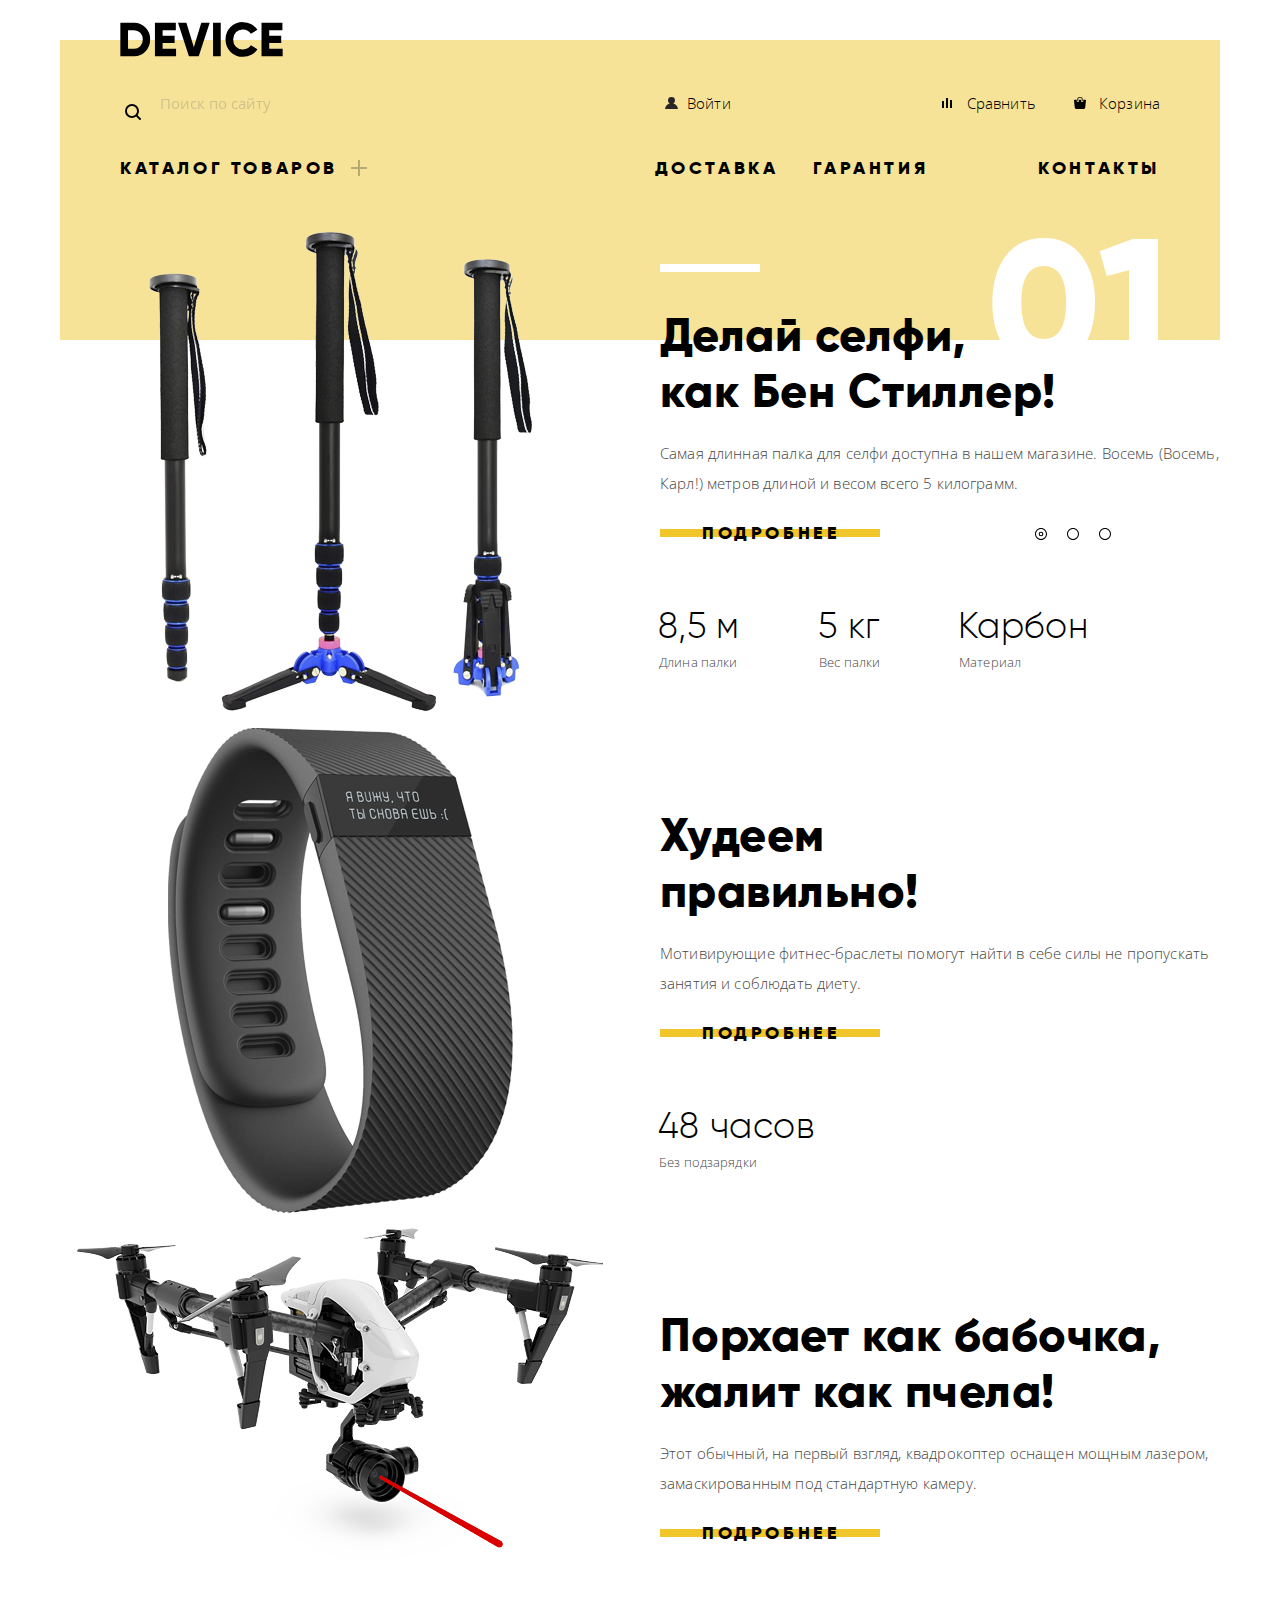
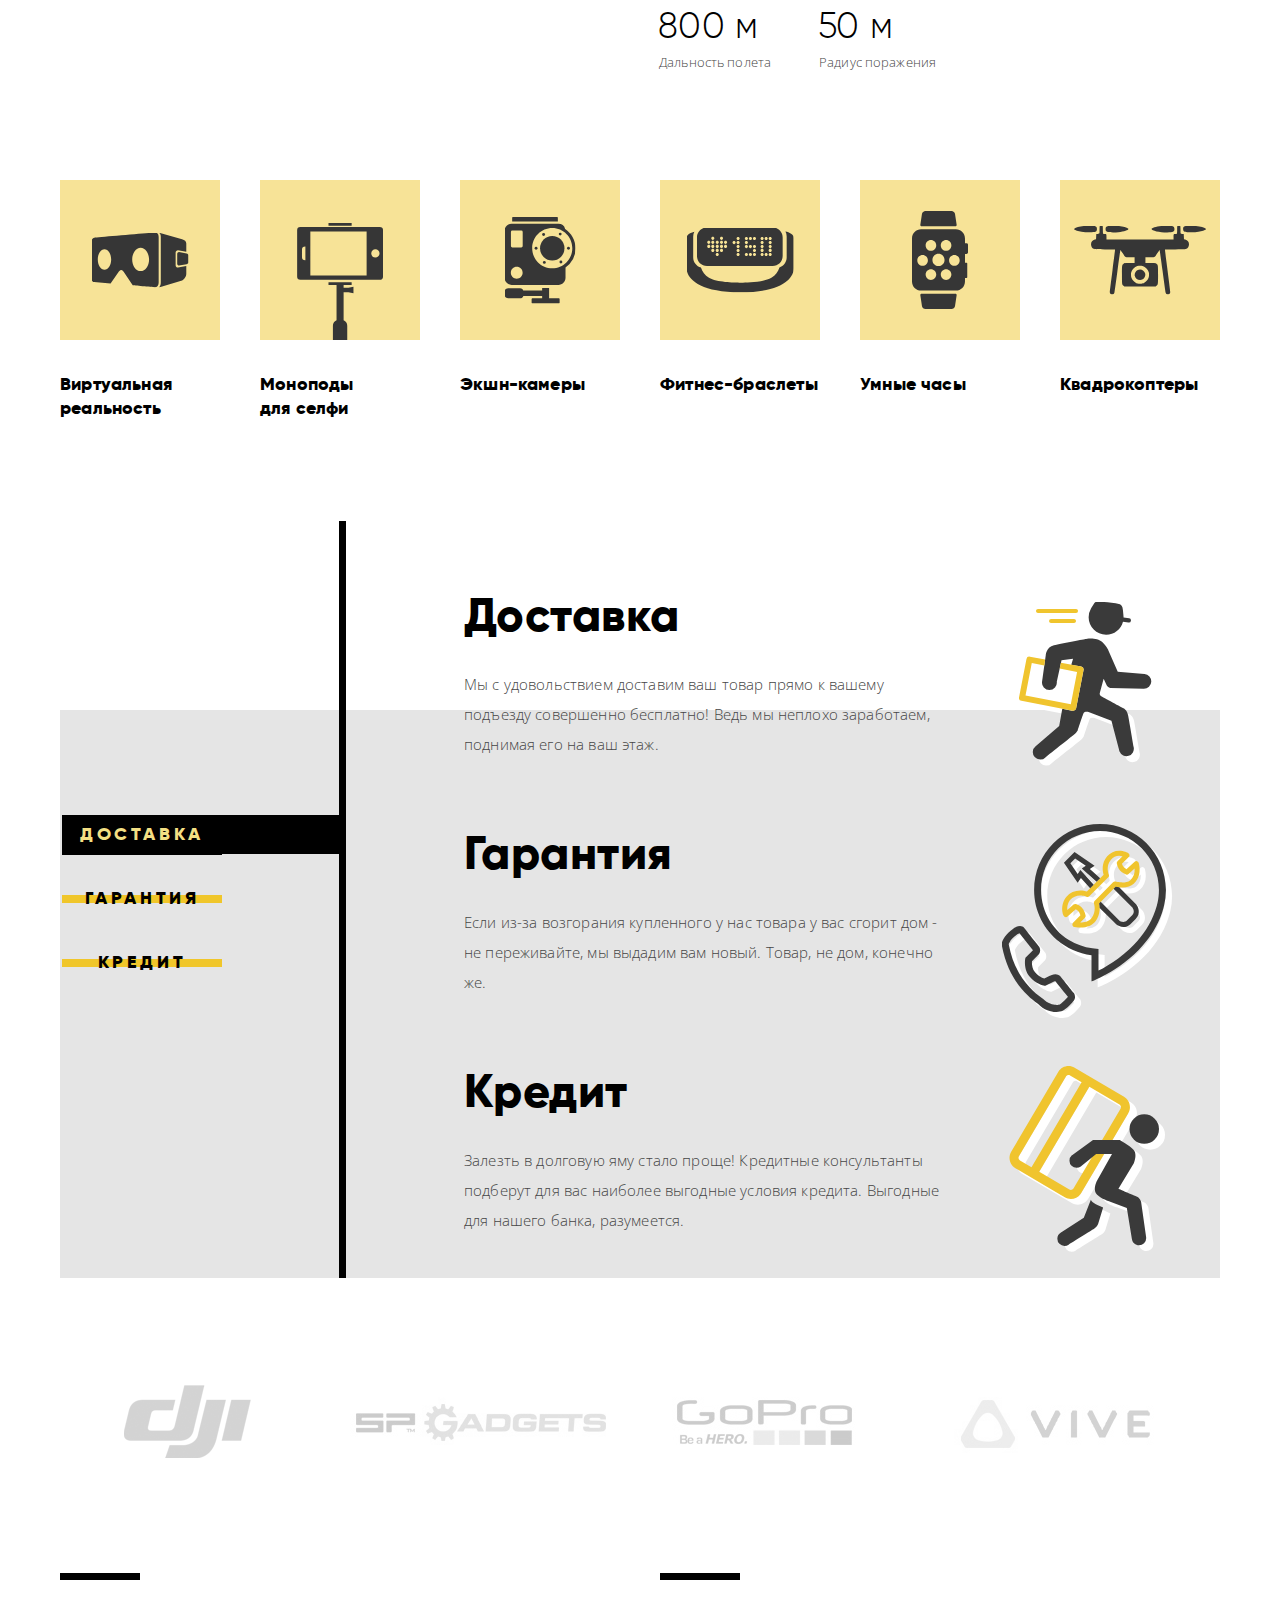
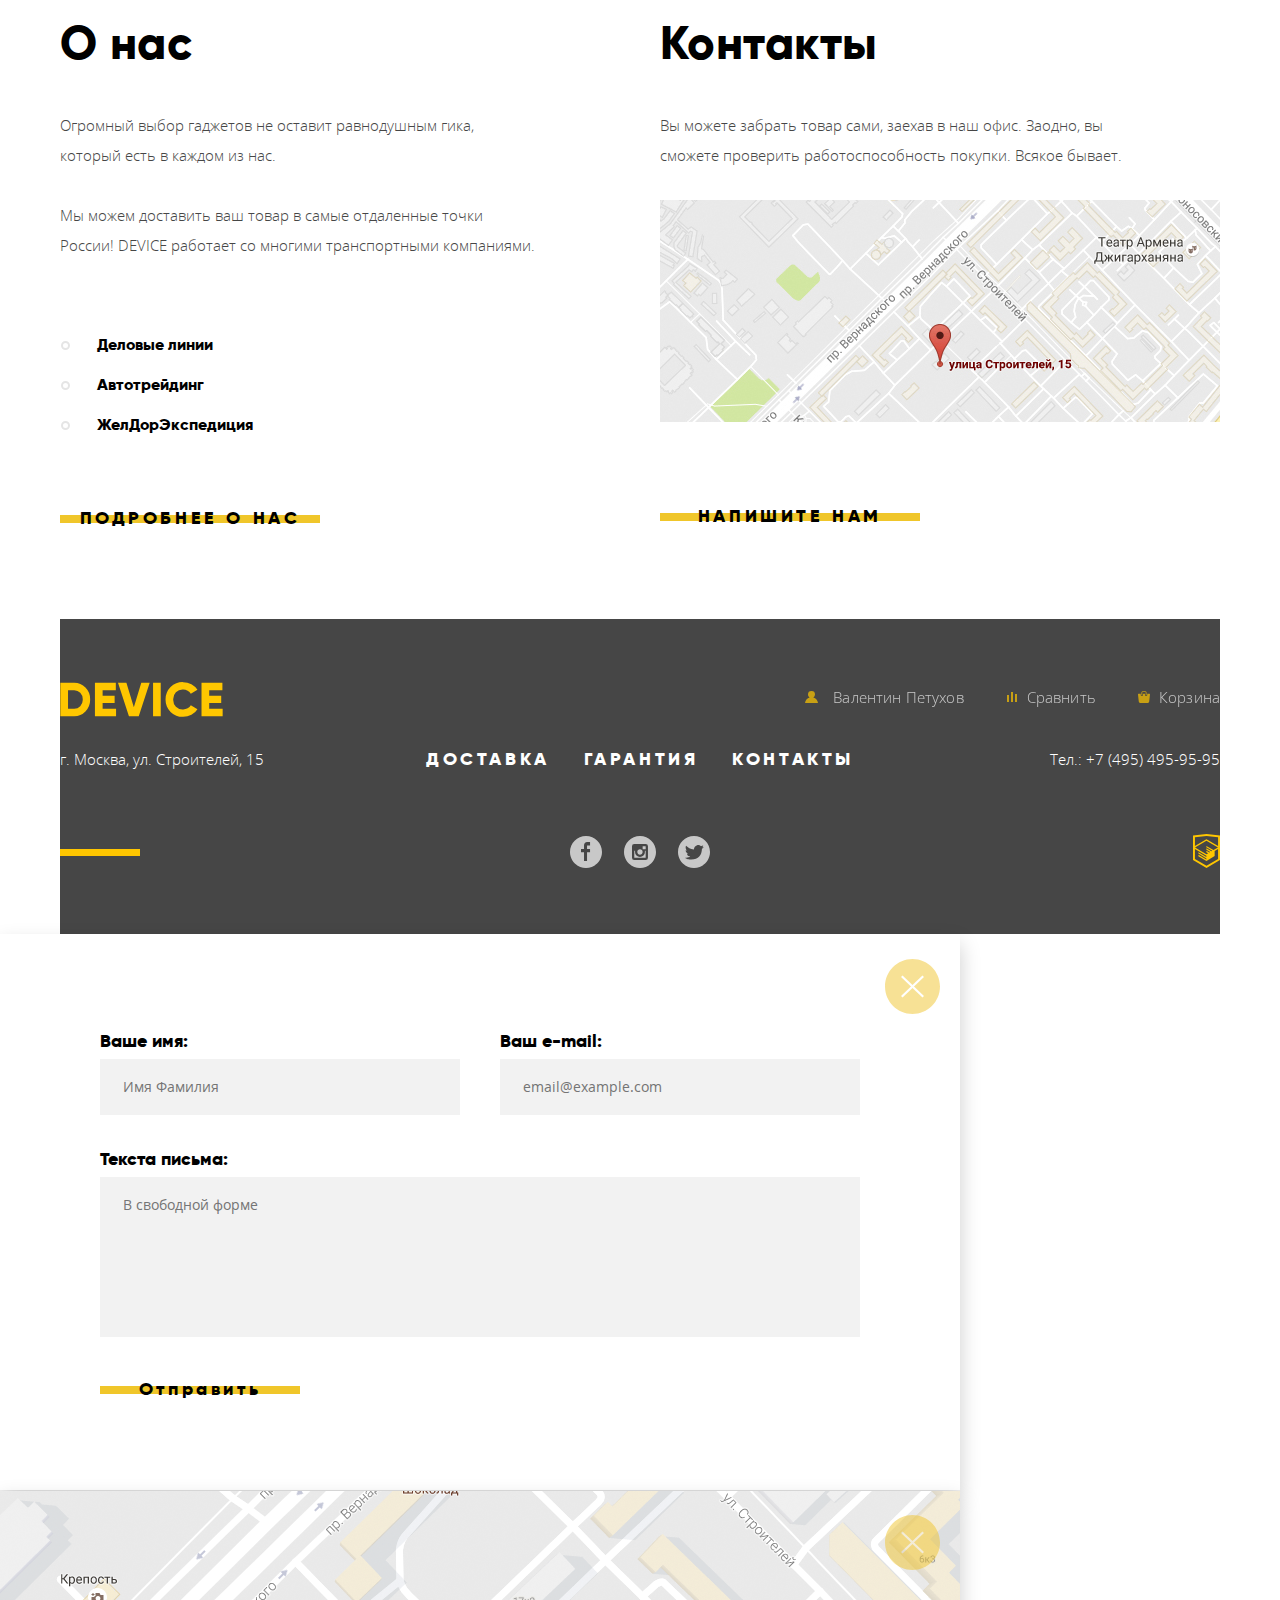
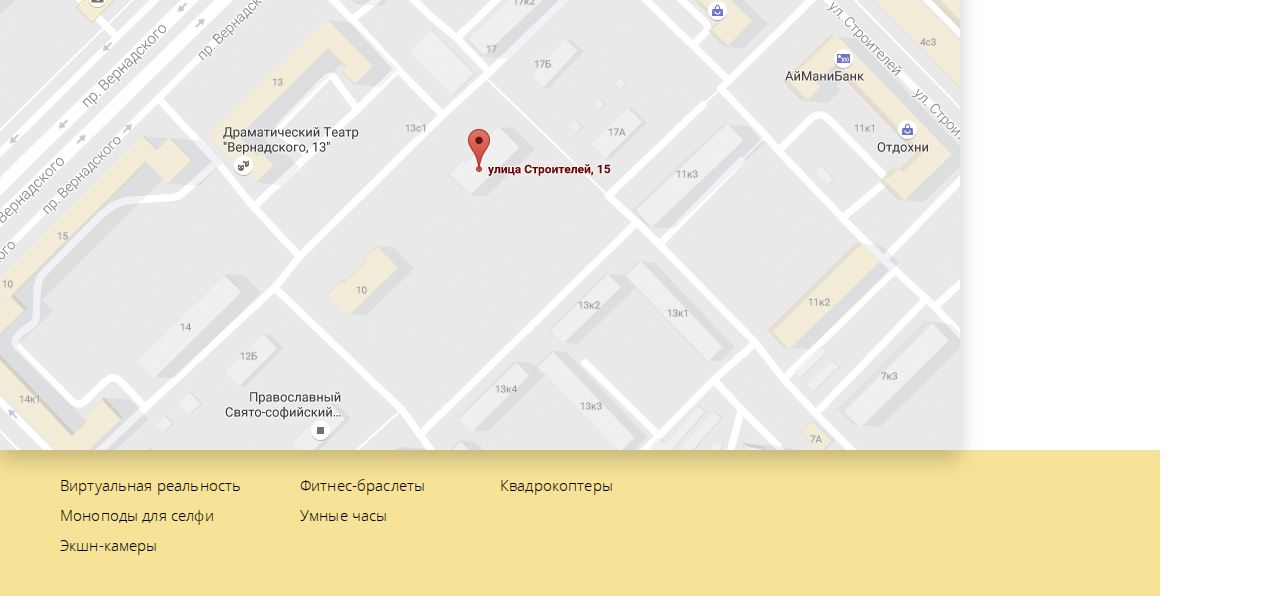
==== commit 76e3c44f: "Первая попытка сдать проект" ====
--- a/index.html
+++ b/index.html
@@ -5,7 +5,7 @@
 	<meta charset="utf-8">
 	<title>DEVICE</title>	
 	<link href="https://fonts.googleapis.com/css?family=Open+Sans&display=swap&subset=cyrillic" rel="stylesheet">	
-	<link href="css/normalize.min.css" rel="stylesheet">
+	<link href="css/normalize.css" rel="stylesheet">
 	<link href="css/style.min.css" rel="stylesheet">
 </head>
 
@@ -44,8 +44,7 @@
 								<a class="menu-link fade-link" href="#">КОНТАКТЫ</a>
 							</li>
 						</ul>
-					</nav>
-				</div>
+					</nav>				
 			</header>
 			<main>
 				<section class="goods-slider">
@@ -282,7 +281,7 @@
 						<div class="footer-links">
 						<ul class="footer-links-list">
 							<li class="footer-user-block-login footer-list-item">
-								<a class="footer-user footer-link" href="#">Войти</a>
+								<a class="footer-user footer-link" href="#">Валентин Петухов</a>
 							</li>
 							<li class="footer-user-block-compare footer-list-item">
 								<a class="footer-compare footer-link" href="#">Сравнить</a>
@@ -355,7 +354,7 @@
 		</div>
 		<div class="modal-map">
 			<h2 class="visually-hidden">Карта</h2>					
-			<iframe src="https://www.google.com/maps/embed?pb=!1m18!1m12!1m3!1d2249.1125488779976!2d37.52742931614256!3d55.68703098053581!2m3!1f0!2f0!3f0!3m2!1i1024!2i768!4f13.1!3m3!1m2!1s0x46b54cf65f5c8955%3A0x694710ccd55501e!2z0YPQuy4g0KHRgtGA0L7QuNGC0LXQu9C10LksIDE1LCDQnNC-0YHQutCy0LAsIDExOTMxMQ!5e0!3m2!1sru!2sru!4v1572014300123!5m2!1sru!2sru" width="960" height="560" frameborder="0" style="border:0;" allowfullscreen=""></iframe>		
+			<iframe src="https://www.google.com/maps/embed?pb=!1m18!1m12!1m3!1d2249.1125488779976!2d37.52742931614256!3d55.68703098053581!2m3!1f0!2f0!3f0!3m2!1i1024!2i768!4f13.1!3m3!1m2!1s0x46b54cf65f5c8955%3A0x694710ccd55501e!2z0YPQuy4g0KHRgtGA0L7QuNGC0LXQu9C10LksIDE1LCDQnNC-0YHQutCy0LAsIDExOTMxMQ!5e0!3m2!1sru!2sru!4v1572014300123!5m2!1sru!2sru" width="960" height="560" style="border:0;" allowfullscreen=""></iframe>		
 			<button class="modal-map-close close-button" type="button" aria-label="Закрыть карту">Закрыть</button>
 		</div>
 	</div>
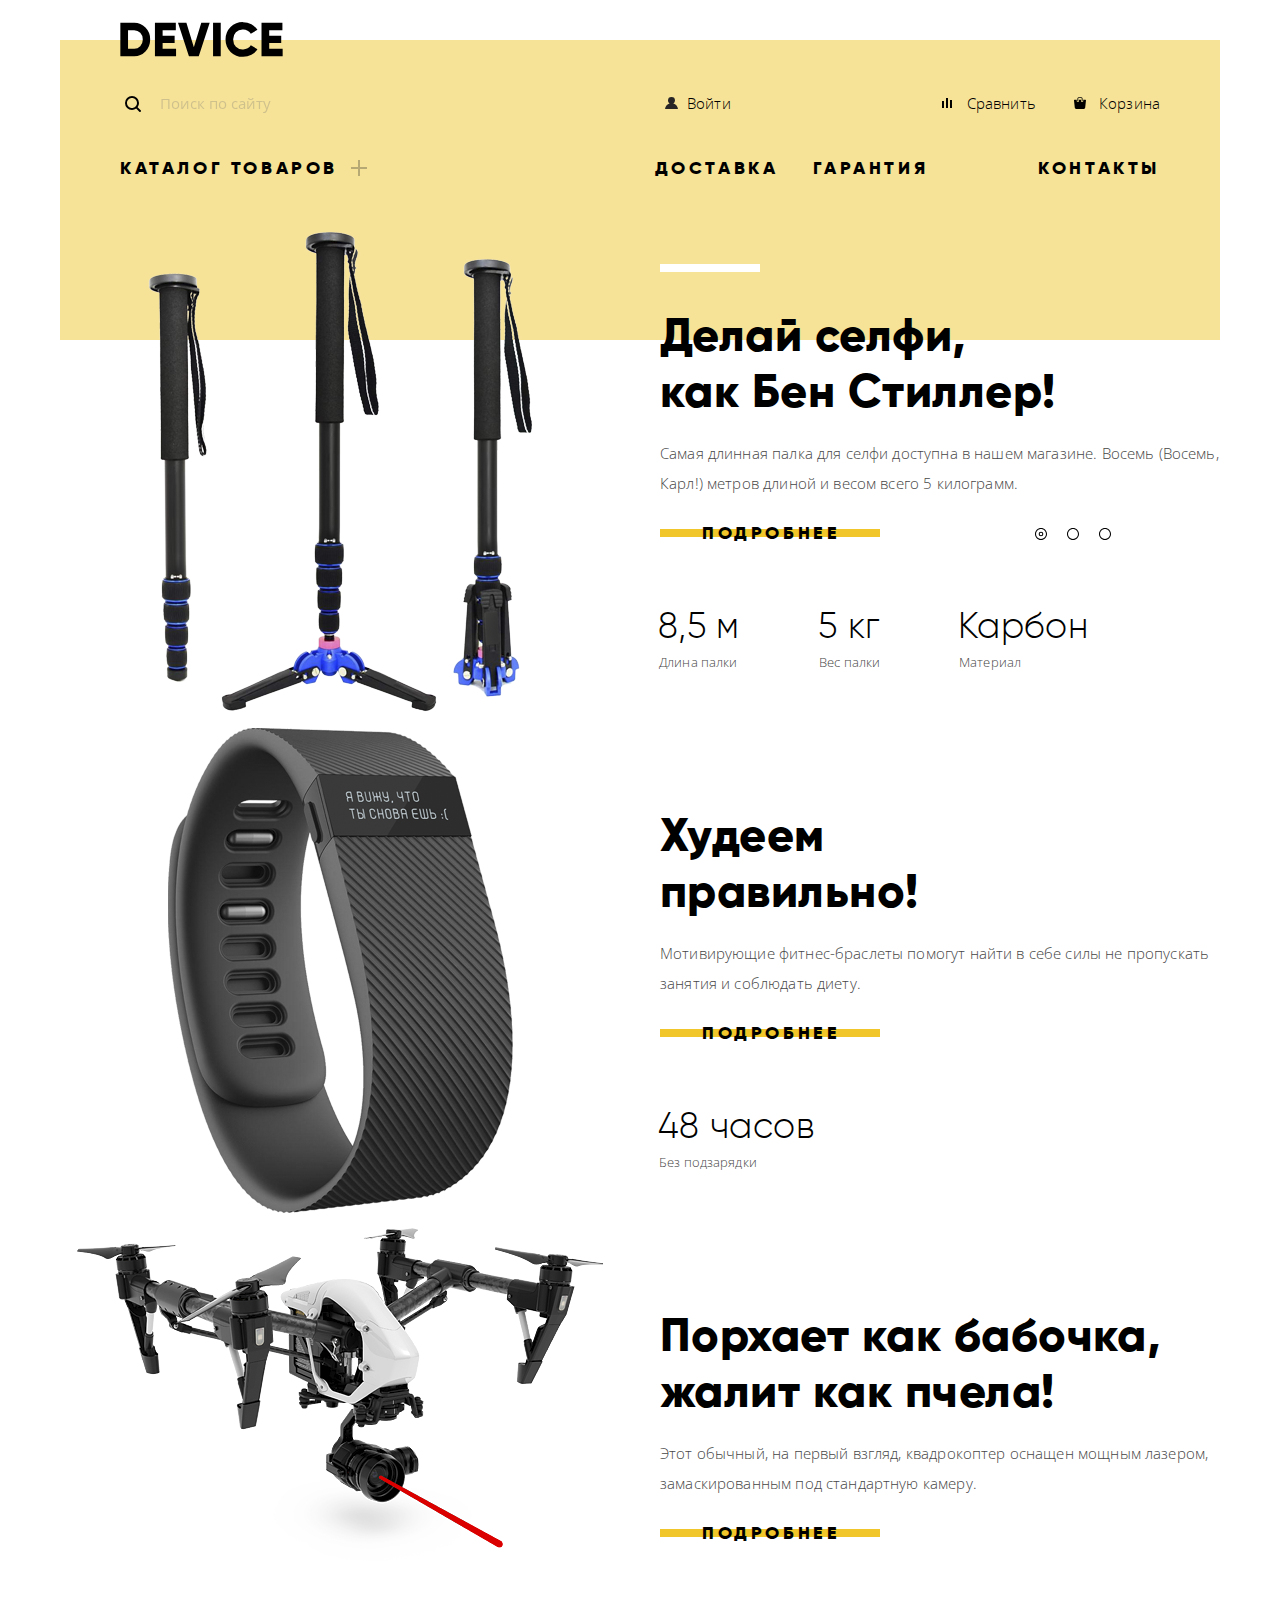
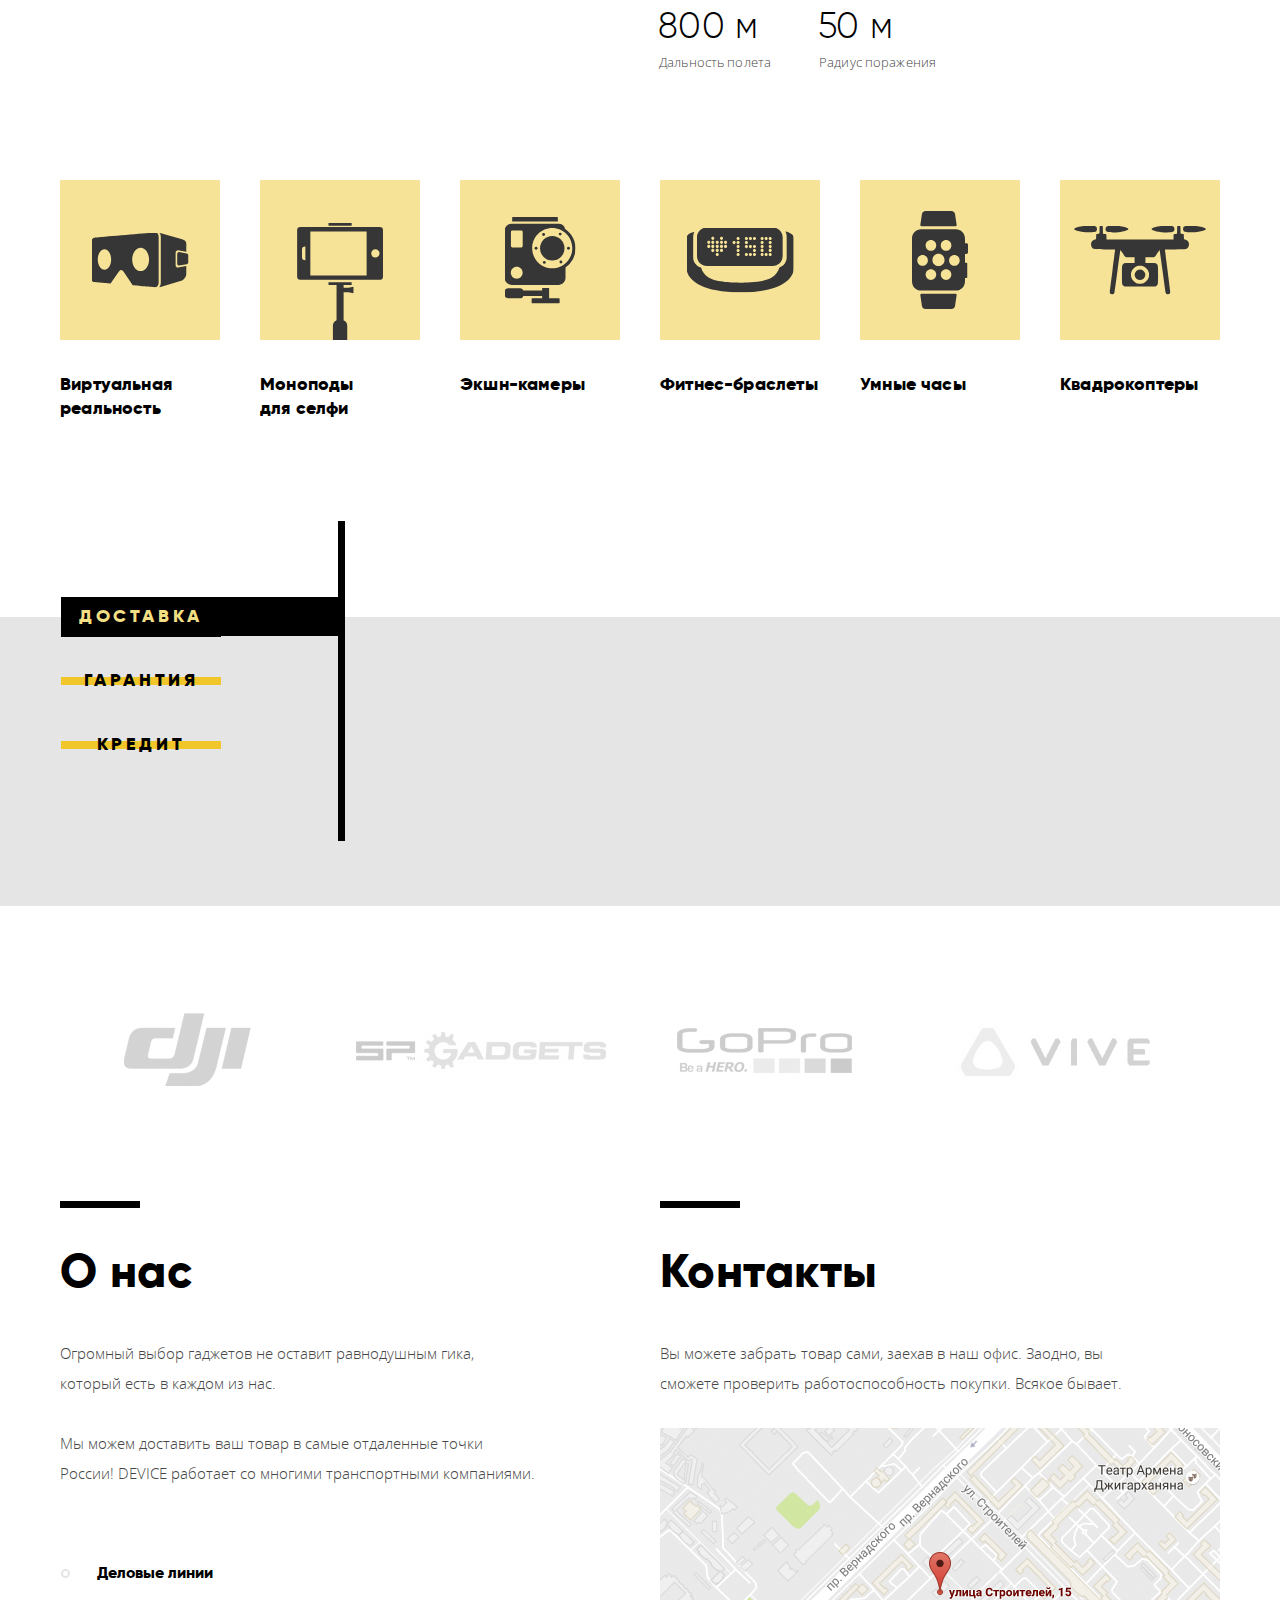
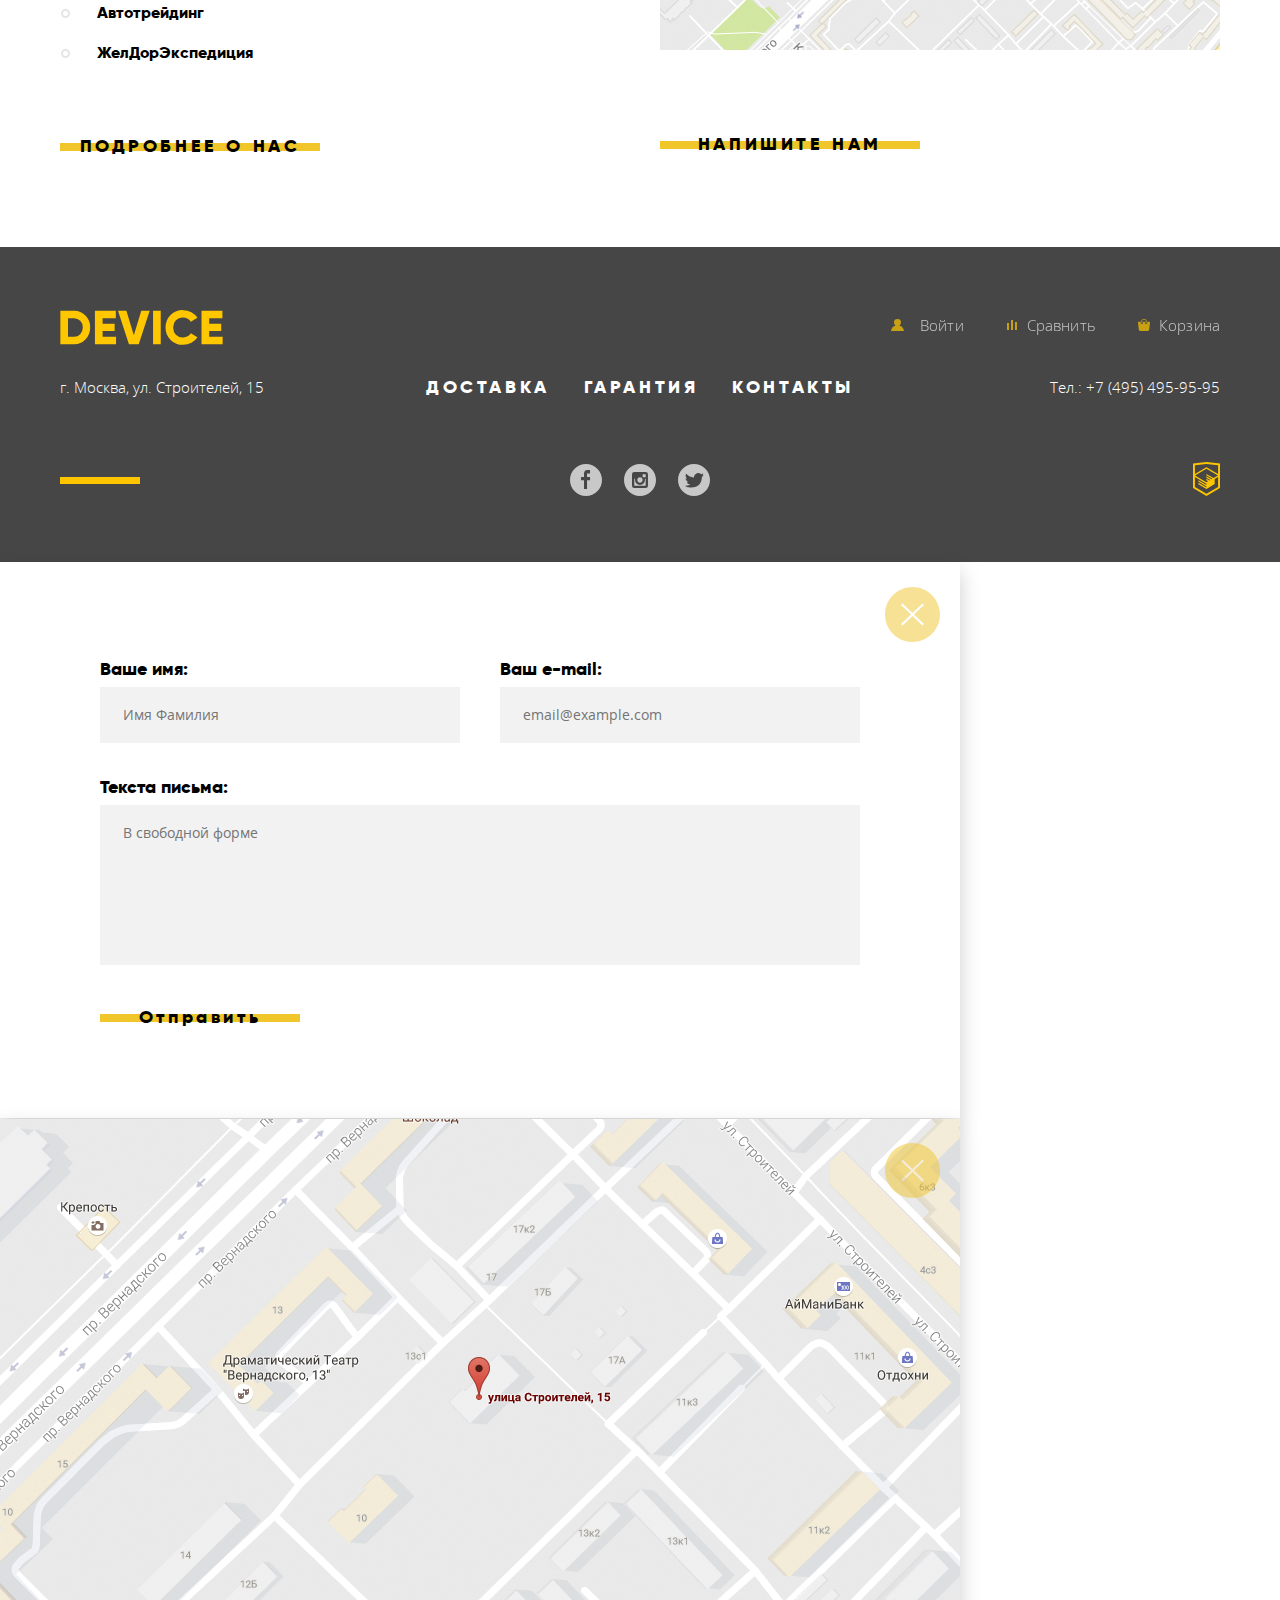
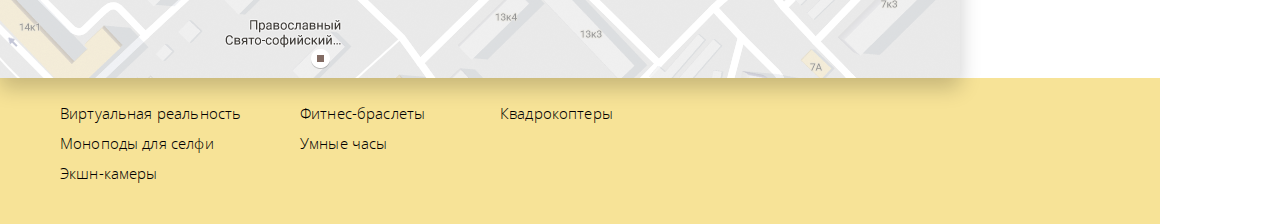
==== commit 9c2be29c: "Первая попытка сдать проект" ====
--- a/index.html
+++ b/index.html
@@ -5,7 +5,7 @@
 	<meta charset="utf-8">
 	<title>DEVICE</title>	
 	<link href="https://fonts.googleapis.com/css?family=Open+Sans&display=swap&subset=cyrillic" rel="stylesheet">	
-	<link href="css/normalize.css" rel="stylesheet">
+	<link href="css/normalize.min.css" rel="stylesheet">
 	<link href="css/style.min.css" rel="stylesheet">
 </head>
 
@@ -44,8 +44,10 @@
 								<a class="menu-link fade-link" href="#">КОНТАКТЫ</a>
 							</li>
 						</ul>
-					</nav>				
+					</nav>	
+							
 			</header>
+		</div>
 			<main>
 				<section class="goods-slider">
 					<h2 class="visually-hidden">Популярные товары</h2>
@@ -281,7 +283,7 @@
 						<div class="footer-links">
 						<ul class="footer-links-list">
 							<li class="footer-user-block-login footer-list-item">
-								<a class="footer-user footer-link" href="#">Валентин Петухов</a>
+								<a class="footer-user footer-link" href="#">Войти</a>
 							</li>
 							<li class="footer-user-block-compare footer-list-item">
 								<a class="footer-compare footer-link" href="#">Сравнить</a>
@@ -356,8 +358,7 @@
 			<h2 class="visually-hidden">Карта</h2>					
 			<iframe src="https://www.google.com/maps/embed?pb=!1m18!1m12!1m3!1d2249.1125488779976!2d37.52742931614256!3d55.68703098053581!2m3!1f0!2f0!3f0!3m2!1i1024!2i768!4f13.1!3m3!1m2!1s0x46b54cf65f5c8955%3A0x694710ccd55501e!2z0YPQuy4g0KHRgtGA0L7QuNGC0LXQu9C10LksIDE1LCDQnNC-0YHQutCy0LAsIDExOTMxMQ!5e0!3m2!1sru!2sru!4v1572014300123!5m2!1sru!2sru" width="960" height="560" style="border:0;" allowfullscreen=""></iframe>		
 			<button class="modal-map-close close-button" type="button" aria-label="Закрыть карту">Закрыть</button>
-		</div>
-	</div>
+		</div>	
 	<div class="catalog-menu">
 		<ul class="catalog-menu-column1">
 			<li>
--- a/css/style.min.css
+++ b/css/style.min.css
@@ -1 +1 @@
-@font-face{font-family:"Gilroy bold";src:url(../fonts/gilroyextrabold.woff) format("woff"),url(../fonts/gilroyextrabold.woff2) format("woff2")}@font-face{font-family:"Gilroy light";src:url(../fonts/gilroylight.woff) format("woff"),url(../fonts/gilroylight.woff2) format("woff2")}@font-face{font-family:"Open Sans";src:url(../fonts/opensans.woff) format("woff"),url(../fonts/opensans.woff2) format("woff2")}@font-face{font-family:"Open Sans light";src:url(../fonts/opensanslight.woff) format("woff"),url(../fonts/opensanslight.woff2) format("woff2")}body{background-color:#FFF}a{text-decoration:none}img{max-width:100%;height:auto}.header-tier1{font-family:"Gilroy bold","Arial",sans-serif;font-size:47px;font-weight:800;font-style:normal;font-stretch:normal;line-height:1.02;letter-spacing:.47px;text-align:left;color:#000;margin:0}.visually-hidden{position:absolute;width:1px;height:1px;margin:-1px;border:0;padding:0;clip:rect(0 0 0 0);overflow:hidden}.content-wrapper{width:1160px;margin:0 auto}.main-header{position:relative;min-height:300px;margin-top:40px;background-color:#F7E397;padding:0 60px}.catalog-header{min-height:185px}.link{font-family:"Open Sans light","Arial",sans-serif;font-size:15px;font-weight:300;font-style:normal;font-stretch:normal;line-height:2;letter-spacing:.15px;text-align:left;color:#000;position:relative;padding-left:30px}.search-form{font-family:"Open Sans","Arial",sans-serif;font-size:15px;font-weight:300;font-style:normal;font-stretch:normal;line-height:30px;letter-spacing:.15px;text-align:left;color:#000;position:relative;margin-right:100px;width:440px;display:flex}.search-form input{position:relative;border:none;border-bottom:solid 2px transparent;padding:8px 0 8px 40px}.search-form::before{content:"";position:absolute;top:8px;left:0;display:block;width:50px;height:50px;background-image:url(../img/search_16x16.svg);background-repeat:no-repeat;background-position:5px 50%}.search-input{color:#FFF;opacity:.3;border:none;background-color:transparent;width:357px}.search-input:hover{opacity:.6}.search-input:focus{opacity:1;outline:none;border-bottom:solid 2px #000}.search-input:focus ~ .btn-search{opacity:1}.btn-search{opacity:0;font-family:"Open Sans","Arial",sans-serif;font-size:15px;font-weight:300;font-style:normal;font-stretch:normal;line-height:2;letter-spacing:.15px;text-align:center;color:#000;border:solid 2px #000;background-color:#F7E397;padding:8px 18px}.btn-search:hover{color:#FFF;background-color:#000}.btn-search:active{opacity:1;color:rgba(255,255,255,0.3)}.login{padding-left:27px}.compare{margin-right:33px;margin-left:auto}.cart{position:relative;padding-left:30px}.main-menu,.main-goods-list,.footer-menu-list,.footer-social-list,.breadcrumbs-list,.sort-list,.sort-direction,.color-list,.bluetooth-list,.goods-list,.paginator-list,.pages,.footer-links-list,.services-control,.slider-list,.goods-slider-control,.breadcrumbs ul,.catalog-menu ul,.about-us ul{list-style:none}.login::before{content:"";position:absolute;top:0;left:0;display:block;width:30px;height:30px;background-image:url(../img/user_13x12.svg);background-repeat:no-repeat;background-position:5px 50%}.compare::before{content:"";position:absolute;top:0;left:0;display:block;width:30px;height:30px;background-image:url(../img/compare_10x10.svg);background-repeat:no-repeat;background-position:5px 50%}.cart::before{content:"";position:absolute;top:0;left:0;display:block;width:30px;height:30px;background-image:url(../img/cart_12x12.svg);background-repeat:no-repeat;background-position:5px 50%}.menu-link{font-family:"Gilroy bold","Arial",sans-serif;font-size:18px;font-weight:800;font-style:normal;font-stretch:normal;line-height:1.33;letter-spacing:3.6px;text-align:left;color:#000}.button{font-family:"Gilroy bold","Arial",sans-serif;font-size:18px;font-weight:800;font-style:normal;font-stretch:normal;line-height:1.33;letter-spacing:3.6px;text-align:center;color:#000;background:linear-gradient(to top,rgba(0,0,0,0.0) 40%,#F0C62A 40%,#F0C62A 60%,rgba(0,0,0,0.0) 60%);border:none;display:block;padding:8px 0;cursor:pointer}.button:hover,.services-slider-control:hover{background:linear-gradient(to top,rgba(0,0,0,0.0) 0%,#F0C62A 0%,#F0C62A 100%,rgba(0,0,0,0.0) 100%)}.button:active{color:rgba(0,0,0,0.3);outline:none}.information-button{width:260px}.goods-slider{position:relative;top:-112px;width:1160px;margin:0 auto -60px}.goods-slider-wrap{width:1160px;margin:0 auto}.slider-list{margin:0;padding:0}.goods-slider-item{display:flex;justify-content:space-between;min-height:500px}.goods-slider-item-img{text-align:center;width:560px}.goods-slider-description{position:relative;width:560px}.goods-slider-description::before{content:"";position:absolute;left:0;top:36px;width:100px;height:8px;background-color:#FFF}.goods-slider-description::after{position:absolute;top:-13px;right:47px;font-family:Gilroy bold;font-weight:700;font-size:180px;line-height:180px;color:#FFF;letter-spacing:.01em}.goods-slider-item:nth-child(1) .goods-slider-description::after{content:"01"}.goods-slider-item:nth-child(2) .goods-slider-description::after{content:"02"}.goods-slider-item:nth-child(3) .goods-slider-description::after{content:"03"}.slider-title{position:relative;z-index:2;margin-top:80px;margin-bottom:18px;font-family:"Gilroy bold","Arial",sans-serif;font-size:47px;font-weight:800;font-style:normal;font-stretch:normal;line-height:1.19;letter-spacing:.47px;text-align:left;color:#000}.slider-paragraph{font-family:"Open Sans","Arial",sans-serif;font-size:15px;font-weight:300;font-style:normal;font-stretch:normal;line-height:2;letter-spacing:.15px;text-align:left;color:#464646}.slider-control-wrapper{position:relative}.more-button{display:block;width:220px;box-sizing:border-box;z-index:1;font-size:18px;line-height:24px;letter-spacing:.2em;position:relative;font-weight:700;color:#000;padding:8px 42px}.goods-slider-control{position:absolute;right:93px;top:0;z-index:4;margin:0;padding:0}.slider-control-dot{display:inline-block;margin-right:28px;vertical-align:middle}.goods-slider-label{font-size:0;position:relative}.goods-slider-label::before{content:"";position:absolute;top:0;left:0;width:12px;height:12px;background-image:url(../img/slider-button-empty_12x12.svg);background-repeat:no-repeat;background-size:12px;cursor:pointer;padding:1px}.goods-slider-input:checked + .goods-slider-label::before{background-image:url(../img/slider-button_12x12.svg)}.features{margin-top:50px;margin-left:-2px;border-collapse:collapse;border-spacing:0}.features-values td{width:160px;padding:0}.features-values td:nth-child(2){width:140px}.features-names{padding-top:7px}.services-slider-item p{display:block;width:490px;margin-bottom:43px;font-family:"Open Sans","Arial",sans-serif;font-size:15px;font-weight:300;font-style:normal;font-stretch:normal;line-height:2;letter-spacing:.15px;text-align:left;color:#464646}.unit1,.unit2,.unit3{font-family:"Gilroy light","Arial",sans-serif;font-size:36px;font-weight:300;font-style:normal;font-stretch:normal;line-height:1.33;letter-spacing:.36px;text-align:left;color:#000}.prop1,.prop2,.prop3{font-family:"Open Sans","Arial",sans-serif;font-size:13px;font-weight:300;font-style:normal;font-stretch:normal;line-height:1.54;letter-spacing:.13px;text-align:left;color:#464646}.main-goods-item-img{background-color:#F7E397;position:relative}.main-goods-item-name{font-family:"Gilroy bold","Arial",sans-serif;font-size:18px;font-weight:800;font-style:normal;font-stretch:normal;line-height:1.33;letter-spacing:.18px;text-align:left;color:#000;margin:33px 0}.monopod{padding-right:50px}.main-goods-item:hover .main-goods-item-img{background-color:#F0C62A}.main-goods-item-picture{position:absolute;top:50%;left:50%;transform:translate(-50%,-50%)}.main-goods-item-picture-monopod{position:absolute;top:auto;bottom:0;left:50%;transform:translateX(-50%)}.main-goods-item:active .main-goods-item-picture{opacity:.3}.main-goods-item:active .main-goods-item-picture-monopod{opacity:.3}.main-goods-item:active .main-goods-item-name{opacity:.3}.services-control label{font-family:"Gilroy bold","Arial",sans-serif;font-size:18px;font-weight:800;font-style:normal;font-stretch:normal;line-height:1.33;letter-spacing:3.6px;text-align:center;color:#000;background:linear-gradient(to top,rgba(0,0,0,0.0) 40%,#F0C62A 40%,#F0C62A 60%,rgba(0,0,0,0.0) 60%)}.header-tier3{font-family:"Gilroy bold","Arial",sans-serif;font-size:47px;font-weight:800;font-style:normal;font-stretch:normal;line-height:48px;letter-spacing:.47px;text-align:left;color:#000;margin-bottom:43px;display:block;position:relative}.information-header::before{position:absolute;top:-46px;content:"";width:80px;height:7px;background-color:#000}#services-1:checked ~ .services1-label,#services-2:checked ~ .services2-label,#services-3:checked ~ .services3-label{color:#F3DF83;background:none;background-color:#000}#services-1:checked ~ .site-wrapper #delivery,#services-2:checked ~ .site-wrapper #warranty,#services-3:checked ~ .site-wrapper #credit{display:block}.brands-item{opacity:.2;filter:grayscale(100%)}.brands-item:hover{opacity:1;filter:grayscale(0%)}.delivery-list{display:block;margin-top:65px;margin-left:-3px;margin-bottom:54px}.delivery-list li::before{position:absolute;content:"";top:16px;left:-36px;height:5px;width:5px;border:2px solid #E5E5E5;border-radius:50%}.about-us li{font-family:"Gilroy bold","Arial",sans-serif;font-size:16px;font-weight:800;line-height:2.5;color:#000;position:relative}.location{margin-bottom:70px}.information-paragraph{font-family:"Open Sans light","Arial",sans-serif;font-size:15px;font-weight:300;font-style:normal;font-stretch:normal;line-height:2;letter-spacing:normal;text-align:left;color:#464646;width:475px;margin-bottom:30px}.modal-map-close,.modal-feedback-close{background:url(../img/modal-close_55x55.svg) no-repeat center;border:none;opacity:.5;position:absolute;z-index:3;height:55px;width:55px;top:25px;right:20px;cursor:pointer;font-size:0}.feedback-label{display:block;width:360px;margin-bottom:5px}.close-button:hover{opacity:1}.close-button:active{opacity:.3}.modal-feedback{position:relative;width:760px;background-color:#fff;box-shadow:0 10px 20px 0 rgba(0,0,0,0.2);padding:96px 100px 80px}.feedback-form{display:block}.feedback-wrapper{display:flex;justify-content:space-between}.wrapper-column{margin-bottom:33px}.feedback-textarea{display:block;width:760px;min-height:160px;resize:none;box-sizing:border-box;padding:16px 20px}.feedback-input{display:block;width:360px;box-sizing:border-box;padding:16px 20px}.feedback-form input,.feedback-form textarea{border:solid 3px #F2F2F2;background-color:#F2F2F2;font-family:"Open Sans","Arial",sans-serif;font-size:14px;font-weight:400;font-style:normal;font-stretch:normal;line-height:1.29;letter-spacing:normal;text-align:left;color:rgba(70,70,70,0.4);resize:none}.feedback-form input:hover,.feedback-form textarea:hover{background-color:#EBEBEB;border:solid 3px #EBEBEB;color:rgba(70,70,70,0.4)}.feedback-form input:focus,.feedback-form textarea:focus{color:#464646;outline:none;border:solid 3px #F0C52E;background-color:#fff}.invalid{background-color:#f6dada;border:solid 3px #f6dada;color:rgba(70,70,70,0.4)}.feedback-form label{display:block;width:360px;font-family:"Gilroy bold","Arial",sans-serif;font-size:18px;font-weight:800;font-style:normal;font-stretch:normal;line-height:1.33;letter-spacing:normal;text-align:left;color:#000}.feedback-send{width:200px;box-sizing:border-box;padding:8px 35px}.modal-map{display:block;position:relative;width:960px;height:560px;background-color:#fff;background:url(../img/map-big-jpg_960x559.png) no-repeat center;box-shadow:0 10px 20px 0 rgba(0,0,0,0.2)}.user-name{font-family:"Open Sans light","Arial",sans-serif;font-size:15px;font-weight:300;font-style:normal;font-stretch:normal;line-height:2;letter-spacing:.15px;text-align:left;color:#000}.user-name-footer{font-family:"Open Sans light","Arial",sans-serif;font-size:15px;font-weight:300;font-style:normal;font-stretch:normal;line-height:2;letter-spacing:.15px;text-align:left;color:rgba(255,255,255,0.7)}.breadcrumbs-link,.sort-link{font-family:"Open Sans light","Arial",sans-serif;font-size:14px;font-weight:300;font-style:normal;font-stretch:normal;line-height:1.71;letter-spacing:.14px;text-align:left;color:#000;opacity:.3}.breadcrumbs-link:hover{opacity:.6}.breadcrumbs-link:active{opacity:.1}.goods-sort{background-color:#ECECEC}.sort-link-active{opacity:1}.header-tier2{font-family:"Gilroy bold","Arial",sans-serif;font-size:16px;font-weight:800;font-style:normal;font-stretch:normal;text-transform:uppercase;line-height:1.5;letter-spacing:3.2px;text-align:left;color:#000}.choice-name{font-family:"Gilroy bold","Arial",sans-serif;font-size:18px;font-weight:800;font-style:normal;font-stretch:normal;line-height:1.33;letter-spacing:.18px;text-align:left;color:#000}.min-cost,.max-cost{font-family:"Gilroy light","Arial",sans-serif;font-size:14px;font-weight:300;font-style:normal;font-stretch:normal;line-height:1.71;letter-spacing:normal;text-align:center;color:#000;opacity:.2}.goods-choise label{font-family:"Open Sans light","Arial",sans-serif;font-size:14px;font-weight:300;font-style:normal;font-stretch:normal;line-height:2.86;letter-spacing:.14px;text-align:left;color:#000}.goods-choise input:hover,.goods-choise label:hover{opacity:.6}.goods-choise input:active,.goods-choise label:active{opacity:1}.blocked{opacity:.25}.good-name{font-family:"Gilroy bold","Arial",sans-serif;font-size:18px;font-weight:800;font-style:normal;font-stretch:normal;line-height:1.33;letter-spacing:.18px;text-align:left;color:#000}.hide-link{opacity:0}.good-price{font-family:"Gilroy light","Arial",sans-serif;font-size:16px;font-weight:300;font-style:normal;font-stretch:normal;line-height:1.5;letter-spacing:.16px;text-align:right;color:#464646}.paginator-link{font-family:"Gilroy bold","Arial",sans-serif;font-size:16px;font-weight:800;font-style:normal;font-stretch:normal;line-height:1.5;letter-spacing:3.2px;text-align:left;color:#000;opacity:.3}.paginator-prev,.paginator-next{background-color:#ECECEC;opacity:1}.paginator-prev:hover,.paginator-next:hover{background-color:#DADADA}.paginator-prev:active,.paginator-next:active{color:rgba(0,0,0,0.3)}.sort-link-current,.paginator-link-current{opacity:1}.appearance-link:hover{opacity:.6}.appearance-link:active{opacity:1}.site-wrapper{margin:auto}.header-logo{position:relative;top:-18px}.user-block{display:flex;justify-content:flex-start;align-items:baseline;padding-top:0;margin-bottom:28px}.main-menu{display:flex;padding:0}.main-menu-catalog{width:250px;margin-right:290px;position:relative}.main-menu-catalog::after{content:"";position:absolute;top:3px;right:-2px;width:16px;height:16px;background-image:url(../img/plus_16x16.svg);opacity:.3}.main-menu-delivery{margin-right:35px}.main-menu-varanty{margin-right:110px}.main-goods{margin-bottom:67px}.main-goods-wrap{width:1160px;margin:0 auto}.main-goods-list{display:flex;justify-content:space-between;margin:0;padding:0}.main-goods-item-link{width:160px;display:block}.main-goods-item-img{width:160px;height:160px}.services-slider{width:100%;min-height:385px;background:linear-gradient(to bottom,rgba(0,0,0,0.0) 25%,#E5E5E5 25%)}.services-slider-wrap{display:flex;min-height:320px;width:1160px;padding-left:2px;margin:0 auto}.services-control{display:flex;flex-direction:column;justify-content:center;min-width:277px;margin:0;padding:0;border-right:7px solid #000}.services-control-item{width:100%;padding:0;text-align:center;margin:12px 0}.services-slider-control{display:block;position:relative;z-index:1;display:block;width:160px;text-align:center;cursor:pointer;padding:8px 0}.services-slider-control::before{content:"";position:absolute;top:0;left:160px;width:120px;height:39px;background-color:transparent}.services-slider_input:checked ~ .services-slider-control::before{background-color:#000}.services-slider-item{position:relative;width:460px;margin-left:118px;margin-top:70px}.services-slider-item h3{margin-bottom:30px}.services-slider-item::after{content:"";position:absolute;top:-67px;left:493px;width:260px;height:320px;background-repeat:no-repeat;background-position:50% 50%}.services-slider-item_delivery::after{background-image:url(../img/delivery_136x164.svg)}.services-slider-item_warranty::after{background-image:url(../img/warranty_171x194.svg)}.services-slider-item_credit::after{background-image:url(../img/credit_156x186.svg)}.brands{width:1160px;margin-left:auto;margin-right:auto;background-color:#FFF;display:flex;align-content:center;padding:95px 0;display:flex;justify-content:space-between}.brands-item{width:290px}.information{width:1160px;margin-bottom:80px;margin-left:auto;margin-right:auto;display:flex;justify-content:space-between}.about-us,.contacts{width:560px}.catalog-headline{width:1160px;min-height:140px;margin-left:140px;margin-right:140px;padding-top:45px}.breadcrumbs-list{display:flex}.catalog-goods-header{height:70px;background-color:#DADADA;display:flex;width:100%}.filter-header{width:468px;height:70px}.goods-list-sort{width:973px;height:70px;background-color:#ECECEC;display:flex}.sort-list{display:flex}.sort-link{display:block}.main-footer{position:relative;padding-top:63px;padding-bottom:17px;background-color:#464646}.footer-wrapper{width:1160px;margin:0 auto}.footer-first-row{display:flex;justify-content:space-between;margin-bottom:7px}.footer-logo-svg path{fill:#FFC700}.footer-links-list{display:flex;margin:0;padding:0}.footer-list-item{margin-left:33px}.footer-user,.footer-compare,.footer-cart{padding-left:30px}.footer-link::before{content:"";position:absolute;left:0;display:block;width:30px;height:30px;background-repeat:no-repeat;background-position:50% 50%}.footer-user::before{left:-7px;background-image:url(../img/footer_user_13x12.svg)}.footer-compare::before{background-image:url(../img/footer_compare_10x10.svg)}.footer-cart::before{background-image:url(../img/footer_cart_12x12.svg)}.footer-user-block-logout{position:relative;padding-left:0;margin-left:-15px}.fade-link:hover{opacity:.6}.fade-link:active{opacity:.3}.footer-links-list a{font-family:"Open Sans","Arial",sans-serif;font-size:15px;font-weight:300;font-style:normal;font-stretch:normal;line-height:2;letter-spacing:.15px;text-align:left;color:#fff}.footer-link{position:relative;opacity:.7}.footer-link:hover{opacity:1}.footer-link:active{opacity:.2}.footer-second-row{display:flex;align-items:baseline;margin-bottom:45px}.footer-address{width:250px;text-align:left}.footer-phone{width:250px;text-align:right}.footer-menu{margin:0 auto}.footer-menu-list{display:flex;flex-wrap:wrap;justify-content:space-between;width:428px;margin:0;padding:0}.footer-phone,.footer-address{font-family:"Open Sans light","Arial",sans-serif;font-size:15px;font-weight:300;font-style:normal;font-stretch:normal;line-height:2;letter-spacing:normal;color:#fff}.footer-menu a{font-family:"Gilroy bold","Arial",sans-serif;font-size:18px;font-weight:800;font-style:normal;font-stretch:normal;line-height:1.33;letter-spacing:3.6px;text-align:left;color:#fff}.footer-menu a:hover{opacity:.6}.footer-menu a:active{opacity:.3}.footer-third-row{position:relative;display:flex;align-items:baseline;margin-bottom:45px}.footer-third-row::before{content:"";position:absolute;top:15px;left:0;width:80px;height:7px;background-color:#ffc600}.yellow-brick{width:80px}.footer-social{margin:0 auto}.footer-social-list{display:flex;justify-content:space-between;width:140px;margin:0;padding:0}.social-btn{display:block;width:32px;height:32px}.social-btn-fb{background:url(../img/fb_32x32.svg) no-repeat center}.social-btn-inst{background:url(../img/inst_32x32.svg) no-repeat center}.social-btn-tw{background:url(../img/tw_32x32.svg) no-repeat center}.html-academy-logo{width:80px}.footer-academy-logo{width:80px;text-align:right}.footer-logout{position:relative;padding-left:0;margin-left:18px}.catalog-menu{z-index:5;display:flex;width:1040px;margin:0;background-color:#F7E397;padding:20px 60px 36px}.catalog-menu-column1{display:block;list-style:none;width:220px;padding:0;margin:0;z-index:1;margin-right:20px;align-self:baseline}.catalog-menu-column2{display:block;list-style:none;width:180px;padding:0;margin:0;z-index:1;margin-right:20px;align-self:baseline}.catalog-menu-column3{display:block;list-style:none;width:200px;padding:0;margin:0;z-index:1;align-self:baseline}.catalog-menu li{display:list-item}.catalog-menu-link{font-family:"Open Sans light","Arial",sans-serif;font-size:15px;font-weight:300;font-style:normal;font-stretch:normal;line-height:2;letter-spacing:.15px;text-align:left;color:#000;position:relative}.catalog-headline{width:1160px;margin:0 auto}.breadcrumbs{margin-bottom:45px;padding:0 60px}.breadcrumbs h1{margin-bottom:25px}.breadcrumbs-list{display:flex;justify-content:flex-start;padding:0;margin-right:37px}.breadcrumbs-list-item{margin-right:37px;display:list-item}.breadcrumbs-link{position:relative}.breadcrumbs-list-item:not(:last-child) .breadcrumbs-link::after{content:"";position:absolute;top:6px;right:-20px;z-index:1;width:7px;height:7px;border-top-left-radius:50px;transform:rotate(-45deg) scale(0.73);border-right:2px solid #000;border-bottom:2px solid #000}.catalog-goods-header{min-height:70px;background-image:linear-gradient(to right,#dcdcdc 0,#dcdcdc 28%,#ebebeb 28%,#ebebeb 100%)}.catalog-goods-header .catalog-container{display:flex}.catalog-container{width:1160px;margin:0 auto}.filter-header{width:200px;background-color:#DCDCDC;padding:23px 70px 23px 60px}.filter-header h2{display:block;margin:0}.catalog-sort{padding-top:23px;padding-bottom:23px;flex-grow:1;display:flex;align-items:center;background-color:#EBEBEB}.catalog-sort h2{display:block;padding-left:70px;width:200px;margin:0}.sort-list{padding:0;margin:0;display:flex;flex-wrap:wrap;width:460px}.sort-list li{display:list-item;margin-right:30px}.sort-direction{padding:0;margin:0;display:flex;flex-wrap:wrap;padding-inline-start:40px}.sort-direction li{display:list-item}.direction-link{display:block;margin-left:15px;font-size:0}.direction-link_up::before{content:"";display:inline-block;width:11px;height:10px;opacity:.2;margin-left:2px;background-image:url(../img/icon-up-dir_11x10.svg)}.direction-link_down::before{content:"";display:inline-block;width:11px;height:10px;opacity:.2;margin-left:2px;background-image:url(../img/icon-down-dir_11x10.svg)}.catalog-article{background-image:linear-gradient(to right,#eee 0,#eee 28%,#fff 28%,#fff 100%)}.catalog-container{display:flex;width:1160px;margin:0 auto}.goods-filter-wrap{display:block;box-sizing:border-box;width:330px;padding-left:60px;padding-top:70px;background-color:#ECECEC}.filter-form{display:block;width:200px;padding-right:70px}.filter-fieldset{position:relative;padding:0;border:none;margin:0 0 32px}.filter-fieldset::before{content:"";position:absolute;top:0;left:0;width:100%;height:2px;background-color:#000}.choice-name{margin-bottom:18px;padding-top:12px;display:table;max-width:100%;white-space:normal}.range-controls{position:relative;margin-top:17px;margin-bottom:8px}.scale{height:2px;background-color:#DBDBDB}.bar{position:absolute;left:0;width:60%;height:2px;background-color:#91C92F}.toggle{content:"";position:absolute;top:60px;width:4px;height:4px;background-color:#ABABAB;border:8px solid #FFF;border-radius:50%;box-shadow:0 2px 1px 0 rgba(0,1,1,0.2);cursor:pointer}.toggle:active{transform:scale(1.2)}.max-toggle{left:112px}.price-label,.price-input{width:27px;opacity:.2;font-family:Gilroy light;font-size:14px;font-weight:300;font-stretch:normal;font-style:normal;line-height:24px;letter-spacing:normal;color:#000;opacity:.2;border:none;background-color:transparent}.price-input{width:50px;margin-right:17px;margin-top:7px}.color-list{margin:0;padding:0}.color-list li{display:list-item}.filter-label{position:relative;padding-left:39px;font-family:Open Sans light;font-size:14px;font-weight:300;font-stretch:normal;font-style:normal;line-height:40px;letter-spacing:.14px;text-align:left;color:#000;cursor:pointer}.filter-label:hover{opacity:.6;cursor:pointer}.filter-label::before{content:"";position:absolute;top:0;left:0;width:26px;height:26px}.color-filter-input + .filter-label::before{background-image:url(../img/checkbox-off_23x23.svg);background-repeat:no-repeat}.color-filter-input:checked + .filter-label::before{background-image:url(../img/checkbox-on_27x23.svg);background-repeat:no-repeat}.bluetooth-list{display:block;margin:0;padding:0}.bluetooth-filter-input + .filter-label::before{background-image:url(../img/radio-off_25x25.svg);background-repeat:no-repeat}.bluetooth-filter-input:checked + .filter-label::before{background-image:url(../img/radio-on_25x25.svg.svg);background-repeat:no-repeat}.goods-filter-btn{width:100%;margin-top:5px}.goods-table{padding-top:50px;padding-left:50px}.goods-list{display:flex;flex-wrap:wrap;width:800px;padding:0;margin:0 0 -11px}.good{position:relative;display:list-item;margin:20px 20px 27px}.good-picture-wrap{position:relative}.add-to-cart{position:relative;z-index:1;box-sizing:border-box;width:200px;margin-bottom:20px;padding:8px 35px}.good-hover{position:absolute;top:177px;left:80px;display:block;width:200px}.add-to-compare{width:200px;border:none;font-family:"Open Sans light","Arial",sans-serif;font-size:13px;font-weight:300;font-style:normal;font-stretch:normal;line-height:1.54;letter-spacing:.13px;text-align:center;color:rgba(0,0,0,0.5);text-align:center;background-color:transparent}.add-to-compare:hover{color:rgba(0,0,0,1)}.add-to-compare:active{color:rgba(0,0,0,0.2)}.good{cursor:pointer}.good:hover .good-picture-wrap{opacity:.7}.good:hover .hide-link{opacity:1}.good-info{display:flex;justify-content:space-between;width:360px;margin-top:27px}.good-name{width:260px;background-color:transparent}.good-price{margin:0 3px 0 0}.good-new::before{content:"new";position:absolute;top:27px;right:27px;z-index:3;width:60px;height:60px;color:rgba(0,0,0,0.2);border:3px solid rgba(0,0,0,0.1);box-sizing:border-box;border-radius:50%;font-family:Gilroy bold;font-size:14px;font-weight:800;font-stretch:normal;font-style:normal;line-height:1.71;letter-spacing:.7px;text-align:center;text-transform:uppercase;padding:18px 12px}.paginator-list{display:flex;justify-content:space-between;align-items:center;width:760px;min-height:70px;box-sizing:border-box;background-color:#ebebeb;margin:20px 0 75px 70px;padding:23px 0}.paginator-prev,.paginator-next{padding:24px 26px 24px 30px}.pages{display:flex;justify-content:space-between;min-width:90px;padding:0;margin:0 0 0 15px}+@font-face{font-family:"Gilroy bold";src:url(../fonts/gilroyextrabold.woff)format("woff"),url(../fonts/gilroyextrabold.woff2)format("woff2")}@font-face{font-family:"Gilroy light";src:url(../fonts/gilroylight.woff)format("woff"),url(../fonts/gilroylight.woff2)format("woff2")}@font-face{font-family:"Open Sans";src:url(../fonts/opensans.woff)format("woff"),url(../fonts/opensans.woff2)format("woff2")}@font-face{font-family:"Open Sans light";src:url(../fonts/opensanslight.woff)format("woff"),url(../fonts/opensanslight.woff2)format("woff2")}body{background-color:#fff}a{text-decoration:none}img{max-width:100%;height:auto}.header-tier1{font-family:"Gilroy bold","Arial",sans-serif;font-size:47px;font-weight:800;font-style:normal;font-stretch:normal;line-height:1.02;letter-spacing:0.47px;text-align:left;color:#000;margin:0}.visually-hidden{position:absolute;width:1px;height:1px;margin:-1px;border:0;padding:0;clip:rect(0 0 0 0);overflow:hidden}.content-wrapper{width:1160px;margin-top:0;margin-right:auto;margin-bottom:0;margin-left:auto}.main-header{position:relative;min-height:300px;margin-top:40px;padding-top:0;padding-right:60px;padding-bottom:0;padding-left:60px;background-color:#F7E397}.catalog-header{min-height:185px}.link{font-family:"Open Sans light","Arial",sans-serif;font-size:15px;font-weight:300;font-style:normal;font-stretch:normal;line-height:2;letter-spacing:0.15px;text-align:left;color:#000;position:relative;padding-left:30px}.search-form{font-family:"Open Sans","Arial",sans-serif;font-size:15px;font-weight:300;font-style:normal;font-stretch:normal;line-height:30px;letter-spacing:0.15px;text-align:left;color:#000;position:relative;margin-right:100px;width:440px;display:flex}.search-form input{position:relative;padding-top:8px;padding-right:0;padding-bottom:8px;padding-left:40px;border:none;border-bottom:solid 2px transparent}.search-form::before{content:"";position:absolute;top:8;left:0;display:block;width:50px;height:50px;background-image:url(../img/search_16x16.svg);background-repeat:no-repeat;background-position:5px 50%}.search-input{color:#fff;opacity:0.3;border:none;background-color:transparent;width:357px}.search-input:hover{opacity:0.6}.search-input:focus{opacity:1;outline:none;border-bottom:solid 2px #000000}.search-input:focus ~ .btn-search{opacity:1}.btn-search{opacity:0;font-family:"Open Sans","Arial",sans-serif;font-size:15px;font-weight:300;font-style:normal;font-stretch:normal;line-height:2;letter-spacing:0.15px;text-align:center;color:#000;border:solid 2px #000;background-color:#F7E397;padding:8px 18px}.btn-search:hover{color:#fff;background-color:#000}.btn-search:active{opacity:1;color:rgba(255,255,255,0.3)}.login{padding-left:27px}.compare{margin-right:33px;margin-left:auto}.cart{position:relative;padding-left:30px}.main-menu,.main-goods-list,.footer-menu-list,.footer-social-list,.breadcrumbs-list,.sort-list,.sort-direction,.color-list,.bluetooth-list,.goods-list,.paginator-list,.pages,.footer-links-list,.services-control,.slider-list,.goods-slider-control,.breadcrumbs ul,.catalog-menu ul,.about-us ul{list-style:none}.login::before{content:"";position:absolute;top:0;left:0;display:block;width:30px;height:30px;background-image:url(../img/user_13x12.svg);background-repeat:no-repeat;background-position:5px 50%}.compare::before{content:"";position:absolute;top:0;left:0;display:block;width:30px;height:30px;background-image:url(../img/compare_10x10.svg);background-repeat:no-repeat;background-position:5px 50%}.cart::before{content:"";position:absolute;top:0;left:0;display:block;width:30px;height:30px;background-image:url(../img/cart_12x12.svg);background-repeat:no-repeat;background-position:5px 50%}.menu-link{font-family:"Gilroy bold","Arial",sans-serif;font-size:18px;font-weight:800;font-style:normal;font-stretch:normal;line-height:1.33;letter-spacing:3.6px;text-align:left;color:#000}.button{font-family:"Gilroy bold","Arial",sans-serif;font-size:18px;font-weight:800;font-style:normal;font-stretch:normal;line-height:1.33;letter-spacing:3.6px;text-align:center;color:#000;background:linear-gradient(to top,rgba(0,0,0,0.0)40%,#F0C62A 40%,#F0C62A 60%,rgba(0,0,0,0.0)60%);border:none;display:block;padding:8px 0;cursor:pointer}.button:hover,.services-slider-control:hover{background:linear-gradient(to top,rgba(0,0,0,0.0)0%,#F0C62A 0,#F0C62A 100%,rgba(0,0,0,0.0)100%)}.button:active{color:rgba(0,0,0,0.3);outline:none}.information-button{width:260px}.goods-slider{position:relative;top:-112px;width:1160px;margin-top:0;margin-right:auto;margin-bottom:-60px;margin-left:auto}.goods-slider-wrap{width:1160px;margin-top:0;margin-right:auto;margin-bottom:0;margin-left:auto}.slider-list{margin:0;padding:0}.goods-slider-item{display:flex;justify-content:space-between;min-height:500px}.goods-slider-item-img{text-align:center;width:560px}.goods-slider-description{position:relative;width:560px}.goods-slider-description::before{content:"";position:absolute;left:0;top:36px;width:100px;height:8px;background-color:#fff}.goods-slider-description::after{position:absolute;top:-13px;right:47px;font-family:Gilroy bold;font-weight:700;font-size:180px;line-height:180px;color:#FFF;letter-spacing:.01em}.goods-slider-item:nth-child(1).goods-slider-description::after{content:"01"}.goods-slider-item:nth-child(2).goods-slider-description::after{content:"02"}.goods-slider-item:nth-child(3).goods-slider-description::after{content:"03"}.slider-title{position:relative;z-index:2;margin-top:80px;margin-bottom:18px;font-family:"Gilroy bold","Arial",sans-serif;font-size:47px;font-weight:800;font-style:normal;font-stretch:normal;line-height:1.19;letter-spacing:0.47px;text-align:left;color:#000}.slider-paragraph{font-family:"Open Sans","Arial",sans-serif;font-size:15px;font-weight:300;font-style:normal;font-stretch:normal;line-height:2;letter-spacing:0.15px;text-align:left;color:#464646}.slider-control-wrapper{position:relative}.more-button{display:block;width:220px;box-sizing:border-box;z-index:1;padding-top:8px;padding-right:42px;padding-bottom:8px;padding-left:42px;font-size:18px;line-height:24px;letter-spacing:.2em;position:relative;font-weight:700;color:#000}.goods-slider-control{position:absolute;right:93px;top:0;z-index:4;margin:0;padding:0}.slider-control-dot{display:inline-block;margin-right:28px;vertical-align:middle}.goods-slider-label{font-size:0;position:relative}.goods-slider-label::before{content:"";position:absolute;top:0;left:0;width:12px;height:12px;padding-top:1px;padding-right:1px;padding-bottom:1px;padding-left:1px;background-image:url(../img/slider-button-empty_12x12.svg);background-repeat:no-repeat;background-size:12px;cursor:pointer}.goods-slider-input:checked + .goods-slider-label::before{background-image:url(../img/slider-button_12x12.svg)}.features{margin-top:50px;margin-left:-2px;border-collapse:collapse;border-spacing:0}.features-values td{width:160px;padding:0}.features-values td:nth-child(2){width:140px}.features-names{padding-top:7px}.services-slider-item p{display:block;width:490px;margin-bottom:43px;font-family:"Open Sans","Arial",sans-serif;font-size:15px;font-weight:300;font-style:normal;font-stretch:normal;line-height:2;letter-spacing:0.15px;text-align:left;color:#464646}.unit1,.unit2,.unit3{font-family:"Gilroy light","Arial",sans-serif;font-size:36px;font-weight:300;font-style:normal;font-stretch:normal;line-height:1.33;letter-spacing:0.36px;text-align:left;color:#000}.prop1,.prop2,.prop3{font-family:"Open Sans","Arial",sans-serif;font-size:13px;font-weight:300;font-style:normal;font-stretch:normal;line-height:1.54;letter-spacing:0.13px;text-align:left;color:#464646}.main-goods-item-img{background-color:#F7E397;position:relative}.main-goods-item-name{font-family:"Gilroy bold","Arial",sans-serif;font-size:18px;font-weight:800;font-style:normal;font-stretch:normal;line-height:1.33;letter-spacing:0.18px;text-align:left;color:#000;margin:33px 0}.monopod{padding-right:50px}.main-goods-item:hover .main-goods-item-img{background-color:#F0C62A}.main-goods-item-picture{position:absolute;top:50%;left:50%;transform:translate(-50%,-50%)}.main-goods-item-picture-monopod{position:absolute;top:auto;bottom:0;left:50%;transform:translateX(-50%)}.main-goods-item:active .main-goods-item-picture{opacity:0.3}.main-goods-item:active .main-goods-item-picture-monopod{opacity:0.3}.main-goods-item:active .main-goods-item-name{opacity:0.3}.services-control label{font-family:"Gilroy bold","Arial",sans-serif;font-size:18px;font-weight:800;font-style:normal;font-stretch:normal;line-height:1.33;letter-spacing:3.6px;text-align:center;color:#000;background:linear-gradient(to top,rgba(0,0,0,0.0)40%,#F0C62A 40%,#F0C62A 60%,rgba(0,0,0,0.0)60%)}.header-tier3{font-family:"Gilroy bold","Arial",sans-serif;font-size:47px;font-weight:800;font-style:normal;font-stretch:normal;line-height:48px;letter-spacing:0.47px;text-align:left;color:#000;margin-bottom:43px;display:block;position:relative}.information-header::before{position:absolute;top:-46px;content:"";width:80px;height:7px;background-color:#000}.services-slider-item_delivery,.services-slider-item_warranty,.services-slider-item_credit{display:none}#services-1:checked ~ .services1-label,#services-2:checked ~ .services2-label,#services-3:checked ~ .services3-label{color:#F3DF83;background:none;background-color:#000}#services-1:checked ~ .services-slider #delivery,#services-2:checked ~ .services-slider #warranty,#services-3:checked ~ .sservices-slider #credit{display:block}.brands-item{opacity:0.2;filter:grayscale(100%)}.brands-item:hover{opacity:1;filter:grayscale(0%)}.delivery-list{display:block;margin-top:65px;margin-left:-3px;margin-bottom:54px}.delivery-list li::before{position:absolute;content:"";top:16px;left:-36px;height:5px;width:5px;border:2px solid #E5E5E5;border-radius:50%}.about-us li{font-family:"Gilroy bold","Arial",sans-serif;font-size:16px;font-weight:800;line-height:2.5;color:#000;position:relative}.location{margin-bottom:70px}.information-paragraph{font-family:"Open Sans light","Arial",sans-serif;font-size:15px;font-weight:300;font-style:normal;font-stretch:normal;line-height:2;letter-spacing:normal;text-align:left;color:#464646;width:475px;margin-bottom:30px}.modal-map-close,.modal-feedback-close{background:url(../img/modal-close_55x55.svg)no-repeat center;border:none;opacity:0.5;position:absolute;z-index:3;height:55px;width:55px;top:25px;right:20px;cursor:pointer;font-size:0}.feedback-label{display:block;width:360px;margin-bottom:5px}.close-button:hover{opacity:1}.close-button:active{opacity:0.3}.modal-feedback{position:relative;width:760px;padding-top:96px;padding-left:100px;padding-right:100px;padding-bottom:80px;background-color:#fff;box-shadow:0 10px 20px 0 rgba(0,0,0,0.2)}.feedback-form{display:block}.feedback-wrapper{display:flex;justify-content:space-between}.wrapper-column{margin-bottom:33px}.feedback-textarea{display:block;width:760px;min-height:160px;resize:none;padding-top:16px;padding-bottom:16px;padding-left:20px;padding-right:20px;box-sizing:border-box}.feedback-input{display:block;width:360px;padding-top:16px;padding-bottom:16px;padding-left:20px;padding-right:20px;box-sizing:border-box}.feedback-form input,.feedback-form textarea{border:solid 3px #F2F2F2;background-color:#F2F2F2;font-family:"Open Sans","Arial",sans-serif;font-size:14px;font-weight:400;font-style:normal;font-stretch:normal;line-height:1.29;letter-spacing:normal;text-align:left;color:rgba(70,70,70,0.4);resize:none}.feedback-form input:hover,.feedback-form textarea:hover{background-color:#EBEBEB;border:solid 3px #EBEBEB;color:rgba(70,70,70,0.4)}.feedback-form input:focus,.feedback-form textarea:focus{color:#464646;outline:none;border:solid 3px #F0C52E;background-color:#fff}.invalid{background-color:#f6dada;border:solid 3px #f6dada;color:rgba(70,70,70,0.4)}.feedback-form label{display:block;width:360px;font-family:"Gilroy bold","Arial",sans-serif;font-size:18px;font-weight:800;font-style:normal;font-stretch:normal;line-height:1.33;letter-spacing:normal;text-align:left;color:#000}.feedback-send{width:200px;padding-top:8px;padding-bottom:8px;padding-left:35px;padding-right:35px;box-sizing:border-box}.modal-map{display:block;position:relative;width:960px;height:560px;background-color:#fff;background:url(../img/map-big-jpg_960x559.png)no-repeat center;box-shadow:0 10px 20px 0 rgba(0,0,0,0.2)}.user-name{font-family:"Open Sans light","Arial",sans-serif;font-size:15px;font-weight:300;font-style:normal;font-stretch:normal;line-height:2;letter-spacing:0.15px;text-align:left;color:#000}.user-name-footer{font-family:"Open Sans light","Arial",sans-serif;font-size:15px;font-weight:300;font-style:normal;font-stretch:normal;line-height:2;letter-spacing:0.15px;text-align:left;color:rgba(255,255,255,0.7)}.breadcrumbs-link,.sort-link{font-family:"Open Sans light","Arial",sans-serif;font-size:14px;font-weight:300;font-style:normal;font-stretch:normal;line-height:1.71;letter-spacing:0.14px;text-align:left;color:#000;opacity:0.3}.breadcrumbs-link:hover{opacity:0.6}.breadcrumbs-link:active{opacity:0.1}.goods-sort{background-color:#ECECEC}.sort-link-active{opacity:1}.header-tier2{font-family:"Gilroy bold","Arial",sans-serif;font-size:16px;font-weight:800;font-style:normal;font-stretch:normal;text-transform:uppercase;line-height:1.5;letter-spacing:3.2px;text-align:left;color:#000}.choice-name{font-family:"Gilroy bold","Arial",sans-serif;font-size:18px;font-weight:800;font-style:normal;font-stretch:normal;line-height:1.33;letter-spacing:0.18px;text-align:left;color:#000}.min-cost,.max-cost{font-family:"Gilroy light","Arial",sans-serif;font-size:14px;font-weight:300;font-style:normal;font-stretch:normal;line-height:1.71;letter-spacing:normal;text-align:center;color:#000;opacity:0.2}.goods-choise label{font-family:"Open Sans light","Arial",sans-serif;font-size:14px;font-weight:300;font-style:normal;font-stretch:normal;line-height:2.86;letter-spacing:0.14px;text-align:left;color:#000}.goods-choise input:hover,.goods-choise label:hover{opacity:0.6}.goods-choise input:active,.goods-choise label:active{opacity:1}.blocked{opacity:0.25}.good-name{font-family:"Gilroy bold","Arial",sans-serif;font-size:18px;font-weight:800;font-style:normal;font-stretch:normal;line-height:1.33;letter-spacing:0.18px;text-align:left;color:#000}.hide-link{opacity:0}.good-price{font-family:"Gilroy light","Arial",sans-serif;font-size:16px;font-weight:300;font-style:normal;font-stretch:normal;line-height:1.5;letter-spacing:0.16px;text-align:right;color:#464646}.paginator-link{font-family:"Gilroy bold","Arial",sans-serif;font-size:16px;font-weight:800;font-style:normal;font-stretch:normal;line-height:1.5;letter-spacing:3.2px;text-align:left;color:#000;opacity:0.3}.paginator-prev,.paginator-next{background-color:#ECECEC;opacity:1}.paginator-prev:hover,.paginator-next:hover{background-color:#DADADA}.paginator-prev:active,.paginator-next:active{color:rgba(0,0,0,0.3)}.sort-link-current,.paginator-link-current{opacity:1}.appearance-link:hover{opacity:0.6}.appearance-link:active{opacity:1}.header-logo{position:relative;top:-18px}.user-block{display:flex;justify-content:flex-start;align-items:baseline;padding-top:0;margin-bottom:28px}.main-menu{display:flex;padding:0}.main-menu-catalog{width:250px;margin-right:290px;position:relative}.main-menu-catalog::after{content:"";position:absolute;top:3px;right:-2px;width:16px;height:16px;background-image:url(../img/plus_16x16.svg);opacity:0.3}.main-menu-delivery{margin-right:35px}.main-menu-varanty{margin-right:110px}.main-goods{margin-bottom:67px}.main-goods-wrap{width:1160px;margin-top:0;margin-right:auto;margin-bottom:0;margin-left:auto}.main-goods-list{display:flex;justify-content:space-between;margin:0;padding:0}.main-goods-item-link{width:160px;display:block}.main-goods-item-img{width:160px;height:160px}.services-slider{width:100%;min-height:385px;background:linear-gradient(to bottom,rgba(0,0,0,0.0)25%,#E5E5E5 25%)}.services-slider-wrap{display:flex;min-height:320px;width:1160px;padding-left:2px;margin-top:0;margin-right:auto;margin-bottom:0;margin-left:auto}.services-control{display:flex;flex-direction:column;justify-content:center;min-width:277px;margin:0;padding:0;border-right:7px solid #000}.services-control-item{width:100%;margin-top:12px;margin-right:0;margin-bottom:12px;margin-left:0;padding:0;text-align:center}.services-slider-control{display:block;position:relative;z-index:1;display:block;width:160px;padding-top:8px;padding-right:0;padding-bottom:8px;padding-left:0;text-align:center;cursor:pointer}.services-slider-control::before{content:"";position:absolute;top:0;left:160px;width:120px;height:39px;background-color:transparent}.services-slider_input:checked ~ .services-slider-control::before{background-color:#000}.services-slider-item{position:relative;width:460px;margin-left:118px;margin-top:70px}.services-slider-item h3{margin-bottom:30px}.services-slider-item::after{content:"";position:absolute;top:-67px;left:493px;width:260px;height:320px;background-repeat:no-repeat;background-position:50% 50%}.services-slider-item_delivery::after{background-image:url(../img/delivery_136x164.svg)}.services-slider-item_warranty::after{background-image:url(../img/warranty_171x194.svg)}.services-slider-item_credit::after{background-image:url(../img/credit_156x186.svg)}.brands{width:1160px;margin-left:auto;margin-right:auto;background-color:#fff;display:flex;align-content:center;padding:95px 0 95px 0;display:flex;justify-content:space-between}.brands-item{width:290px}.information{width:1160px;margin-bottom:80px;margin-left:auto;margin-right:auto;display:flex;justify-content:space-between}.about-us,.contacts{width:560px}.catalog-headline{width:1160px;min-height:140px;margin-left:140px;margin-right:140px;padding-top:45px}.breadcrumbs-list{display:flex}.catalog-goods-header{height:70px;background-color:#DADADA;display:flex;width:100%}.filter-header{width:468px;height:70px}.goods-list-sort{width:973px;height:70px;background-color:#ECECEC;display:flex}.sort-list{display:flex}.sort-link{display:block}.main-footer{position:relative;padding-top:63px;padding-bottom:17px;background-color:#464646}.footer-wrapper{width:1160px;margin-top:0;margin-right:auto;margin-bottom:0;margin-left:auto}.footer-first-row{display:flex;justify-content:space-between;margin-bottom:7px}.footer-logo-svg path{fill:#FFC700}.footer-links-list{display:flex;margin:0;padding:0}.footer-list-item{margin-left:33px}.footer-user,.footer-compare,.footer-cart{padding-left:30px}.footer-link::before{content:"";position:absolute;left:0;display:block;width:30px;height:30px;background-repeat:no-repeat;background-position:50% 50%}.footer-user::before{left:-7px;background-image:url(../img/footer_user_13x12.svg)}.footer-compare::before{background-image:url(../img/footer_compare_10x10.svg)}.footer-cart::before{background-image:url(../img/footer_cart_12x12.svg)}.footer-user-block-logout{position:relative;padding-left:0;margin-left:-15px}.fade-link:hover{opacity:0.6}.fade-link:active{opacity:0.3}.footer-links-list a{font-family:"Open Sans","Arial",sans-serif;font-size:15px;font-weight:300;font-style:normal;font-stretch:normal;line-height:2;letter-spacing:0.15px;text-align:left;color:#fff}.footer-link{position:relative;opacity:0.7}.footer-link:hover{opacity:1}.footer-link:active{opacity:0.2}.footer-second-row{display:flex;align-items:baseline;margin-bottom:45px}.footer-address{width:250px;text-align:left}.footer-phone{width:250px;text-align:right}.footer-menu{margin-top:0;margin-right:auto;margin-bottom:0;margin-left:auto}.footer-menu-list{display:flex;flex-wrap:wrap;justify-content:space-between;width:428px;margin:0;padding:0}.footer-phone,.footer-address{font-family:"Open Sans light","Arial",sans-serif;font-size:15px;font-weight:300;font-style:normal;font-stretch:normal;line-height:2;letter-spacing:normal;color:#fff}.footer-menu a{font-family:"Gilroy bold","Arial",sans-serif;font-size:18px;font-weight:800;font-style:normal;font-stretch:normal;line-height:1.33;letter-spacing:3.6px;text-align:left;color:#fff}.footer-menu a:hover{opacity:0.6}.footer-menu a:active{opacity:0.3}.footer-third-row{position:relative;display:flex;align-items:baseline;margin-bottom:45px}.footer-third-row::before{content:"";position:absolute;top:15px;left:0;width:80px;height:7px;background-color:#ffc600}.yellow-brick{width:80px}.footer-social{margin-top:0;margin-right:auto;margin-bottom:0;margin-left:auto}.footer-social-list{display:flex;justify-content:space-between;width:140px;margin:0;padding:0}.social-btn{display:block;width:32px;height:32px}.social-btn-fb{background:url(../img/fb_32x32.svg)no-repeat center}.social-btn-inst{background:url(../img/inst_32x32.svg)no-repeat center}.social-btn-tw{background:url(../img/tw_32x32.svg)no-repeat center}.html-academy-logo{width:80px}.footer-academy-logo{width:80px;text-align:right}.footer-logout{position:relative;padding-left:0;margin-left:18px}.catalog-menu{z-index:5;display:flex;width:1040px;margin:0;background-color:#F7E397;padding-top:20px;padding-right:60px;padding-bottom:36px;padding-left:60px}.catalog-menu-column1{display:block;list-style:none;width:220px;padding:0;margin:0;z-index:1;margin-right:20px;align-self:baseline}.catalog-menu-column2{display:block;list-style:none;width:180px;padding:0;margin:0;z-index:1;margin-right:20px;align-self:baseline}.catalog-menu-column3{display:block;list-style:none;width:200px;padding:0;margin:0;z-index:1;align-self:baseline}.catalog-menu li{display:list-item}.catalog-menu-link{font-family:"Open Sans light","Arial",sans-serif;font-size:15px;font-weight:300;font-style:normal;font-stretch:normal;line-height:2;letter-spacing:0.15px;text-align:left;color:#000;position:relative}.catalog-headline{width:1160px;margin-top:0;margin-right:auto;margin-bottom:0;margin-left:auto}.breadcrumbs{padding-top:0;padding-right:60px;padding-bottom:0;padding-left:60px;margin-bottom:45px}.breadcrumbs h1{margin-bottom:25px}.breadcrumbs-list{display:flex;justify-content:flex-start;padding:0;margin-right:37px}.breadcrumbs-list-item{margin-right:37px;display:list-item}.breadcrumbs-link{position:relative}.breadcrumbs-list-item:not(:last-child).breadcrumbs-link::after{content:"";position:absolute;top:6px;right:-20px;z-index:1;width:7px;height:7px;border-top-left-radius:50px;transform:rotate(-45deg)scale(0.73);border-right:2px solid #000;border-bottom:2px solid #000}.catalog-goods-header{min-height:70px;background-image:linear-gradient(to right,#dcdcdc 0,#dcdcdc 28%,#ebebeb 28%,#ebebeb 100%)}.catalog-goods-header .catalog-container{display:flex}.catalog-container{width:1160px;margin-top:0;margin-right:auto;margin-bottom:0;margin-left:auto}.filter-header{padding-top:23px;padding-bottom:23px;padding-left:60px;padding-right:70px;width:200px;background-color:#DCDCDC}.filter-header h2{display:block;margin:0}.catalog-sort{padding-top:23px;padding-bottom:23px;flex-grow:1;display:flex;align-items:center;background-color:#EBEBEB}.catalog-sort h2{display:block;padding-left:70px;width:200px;margin:0}.sort-list{padding:0;margin:0;display:flex;flex-wrap:wrap;width:460px}.sort-list li{display:list-item;margin-right:30px}.sort-direction{margin-left:15px;padding:0;margin:0;display:flex;flex-wrap:wrap;padding-inline-start:40px}.sort-direction li{display:list-item}.direction-link{display:block;margin-left:15px;font-size:0}.direction-link_up::before{content:"";display:inline-block;width:11px;height:10px;opacity:0.2;margin-left:2px;background-image:url(../img/icon-up-dir_11x10.svg)}.direction-link_down::before{content:"";display:inline-block;width:11px;height:10px;opacity:0.2;margin-left:2px;background-image:url(../img/icon-down-dir_11x10.svg)}.catalog-article{background-image:linear-gradient(to right,#eee 0,#eee 28%,#fff 28%,#fff 100%)}.catalog-container{display:flex;width:1160px;margin-top:0;margin-right:auto;margin-bottom:0;margin-left:auto}.goods-filter-wrap{display:block;box-sizing:border-box;width:330px;padding-left:60px;padding-top:70px;background-color:#ECECEC}.filter-form{display:block;width:200px;padding-right:70px}.filter-fieldset{position:relative;padding:0;margin-top:0;margin-right:0;margin-bottom:32px;margin-left:0;border:none}.filter-fieldset::before{content:"";position:absolute;top:0;left:0;width:100%;height:2px;background-color:#000}.choice-name{margin-bottom:18px;padding-top:12px;display:table;max-width:100%;white-space:normal}.range-controls{position:relative;margin-top:17px;margin-bottom:8px}.scale{height:2px;background-color:#DBDBDB}.bar{position:absolute;left:0;width:60%;height:2px;background-color:#91C92F}.toggle{content:"";position:absolute;top:60px;width:4px;height:4px;background-color:#ABABAB;border:8px solid #fff;border-radius:50%;box-shadow:0 2px 1px 0 rgba(0,1,1,0.2);cursor:pointer}.toggle:active{transform:scale(1.2)}.max-toggle{left:112px}.price-label,.price-input{width:27px;opacity:0.2;font-family:Gilroy light;font-size:14px;font-weight:300;font-stretch:normal;font-style:normal;line-height:24px;letter-spacing:normal;color:#000;opacity:0.2;border:none;background-color:transparent}.price-input{width:50px;margin-right:17px;margin-top:7px}.color-list{margin:0;padding:0}.color-list li{display:list-item}.filter-label{position:relative;padding-left:39px;font-family:Open Sans light;font-size:14px;font-weight:300;font-stretch:normal;font-style:normal;line-height:40px;letter-spacing:0.14px;text-align:left;color:#000;cursor:pointer}.filter-label:hover{opacity:0.6;cursor:pointer}.filter-label::before{content:"";position:absolute;top:0;left:0;width:26px;height:26px}.color-filter-input + .filter-label::before{background-image:url(../img/checkbox-off_23x23.svg);background-repeat:no-repeat}.color-filter-input:checked + .filter-label::before{background-image:url(../img/checkbox-on_27x23.svg);background-repeat:no-repeat}.bluetooth-list{display:block;margin:0;padding:0}.bluetooth-filter-input + .filter-label::before{background-image:url(../img/radio-off_25x25.svg);background-repeat:no-repeat}.bluetooth-filter-input:checked + .filter-label::before{background-image:url(../img/radio-on_25x25.svg.svg);background-repeat:no-repeat}.goods-filter-btn{width:100%;margin-top:5px}.goods-table{padding-top:50px;padding-left:50px}.goods-list{display:flex;flex-wrap:wrap;width:800px;margin-top:0;margin-right:0;margin-bottom:-11px;margin-left:0;padding:0}.good{position:relative;margin-top:20px;margin-right:20px;margin-bottom:27px;margin-left:20px;display:list-item}.good-picture-wrap{position:relative}.add-to-cart{position:relative;z-index:1;box-sizing:border-box;padding-top:8px;padding-right:35px;padding-bottom:8px;padding-left:35px;width:200px;margin-bottom:20px}.good-hover{position:absolute;top:177px;left:80px;display:block;width:200px}.add-to-compare{width:200px;border:none;font-family:"Open Sans light","Arial",sans-serif;font-size:13px;font-weight:300;font-style:normal;font-stretch:normal;line-height:1.54;letter-spacing:0.13px;text-align:center;color:rgba(0,0,0,0.5);text-align:center;background-color:transparent}.add-to-compare:hover{color:rgba(0,0,0,1)}.add-to-compare:active{color:rgba(0,0,0,0.2)}.good{cursor:pointer}.good:hover .good-picture-wrap{opacity:0.7}.good:hover .hide-link{opacity:1}.good-info{display:flex;justify-content:space-between;width:360px;margin-top:27px}.good-name{width:260px;background-color:transparent}.good-price{margin-top:0;margin-right:3px;margin-bottom:0;margin-left:0}.good-new::before{content:"new";position:absolute;top:27px;right:27px;z-index:3;width:60px;height:60px;padding-top:18px;padding-right:12px;padding-bottom:18px;padding-left:12px;color:rgba(0,0,0,0.2);border:3px solid rgba(0,0,0,0.1);box-sizing:border-box;border-radius:50%;font-family:Gilroy bold;font-size:14px;font-weight:800;font-stretch:normal;font-style:normal;line-height:1.71;letter-spacing:0.7px;text-align:center;text-transform:uppercase}.paginator-list{display:flex;justify-content:space-between;align-items:center;width:760px;margin-top:20px;margin-right:0;margin-bottom:75px;margin-left:70px;padding-top:23px;padding-right:0;padding-bottom:23px;padding-left:0;min-height:70px;box-sizing:border-box;background-color:#ebebeb}.paginator-prev,.paginator-next{padding-top:24px;padding-right:26px;padding-bottom:24px;padding-left:30px}.pages{display:flex;justify-content:space-between;min-width:90px;margin-top:0;margin-right:0;margin-bottom:0;margin-left:15px;padding:0}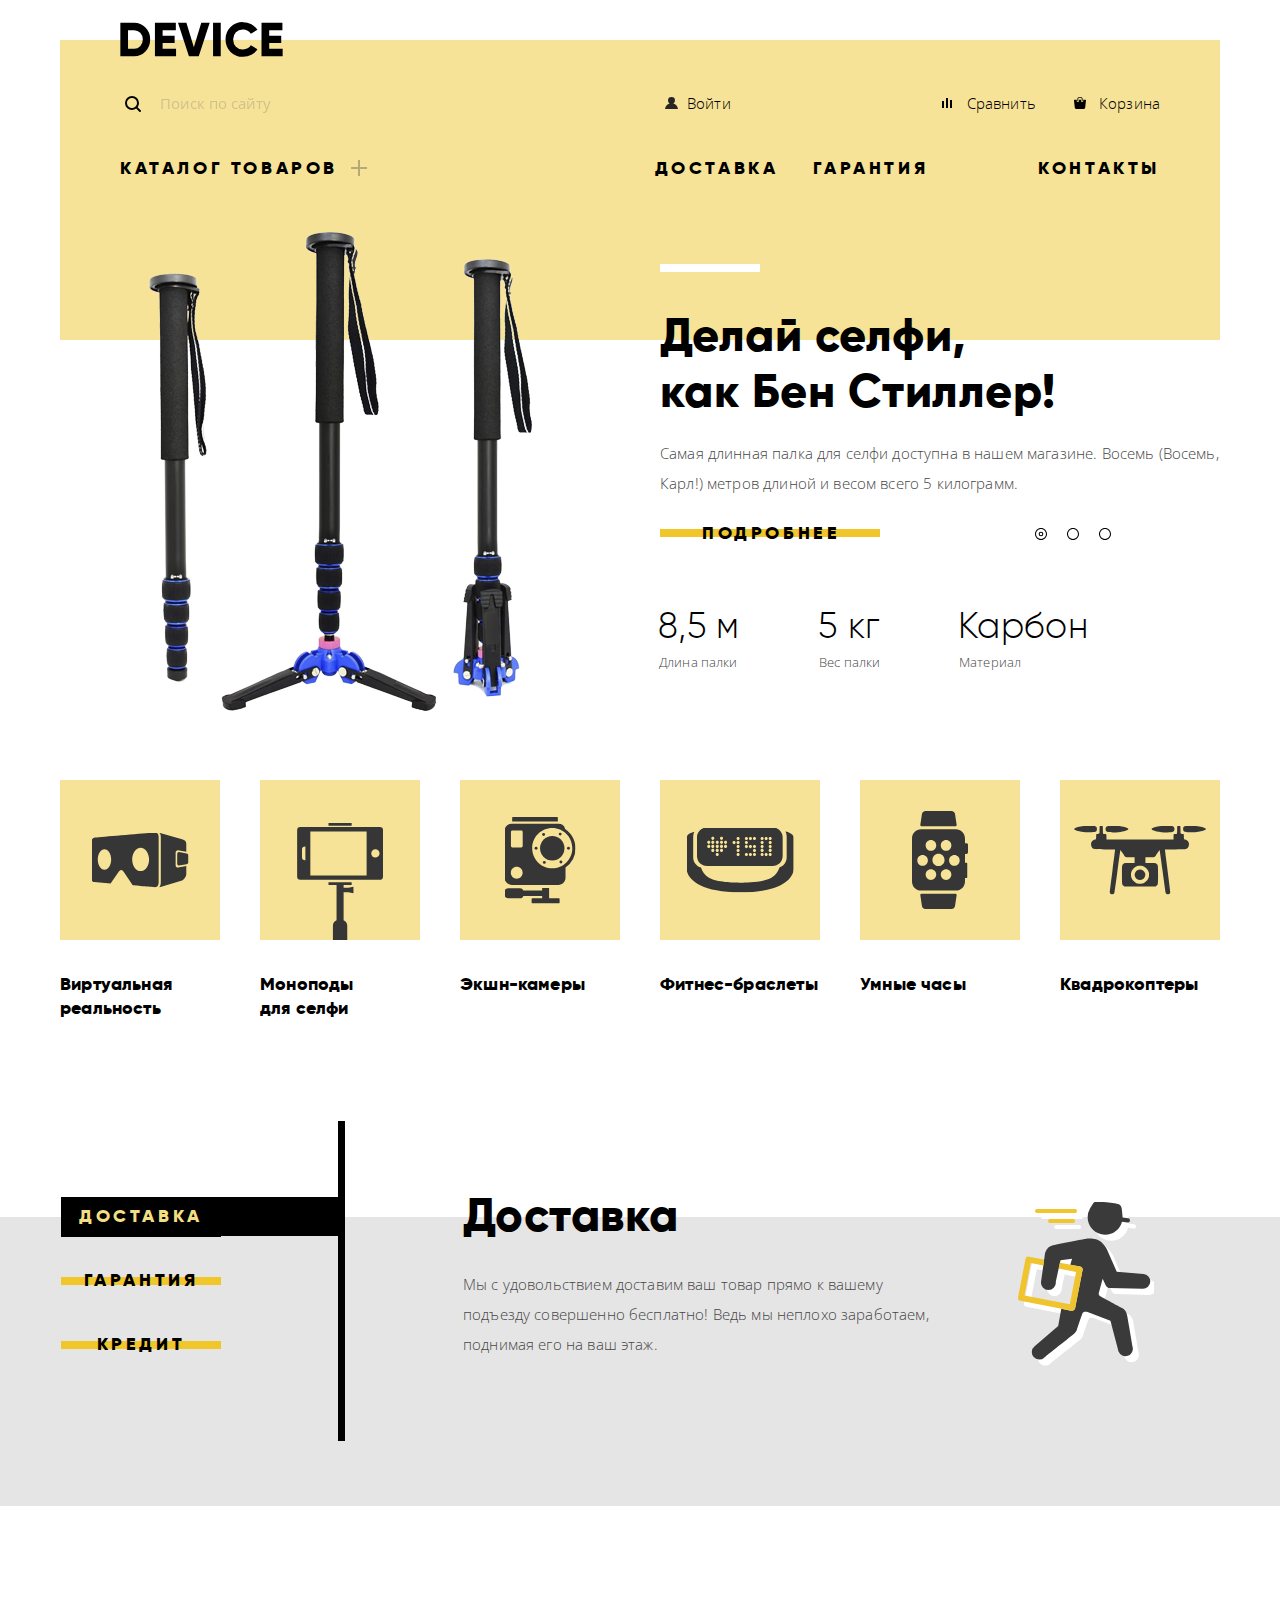
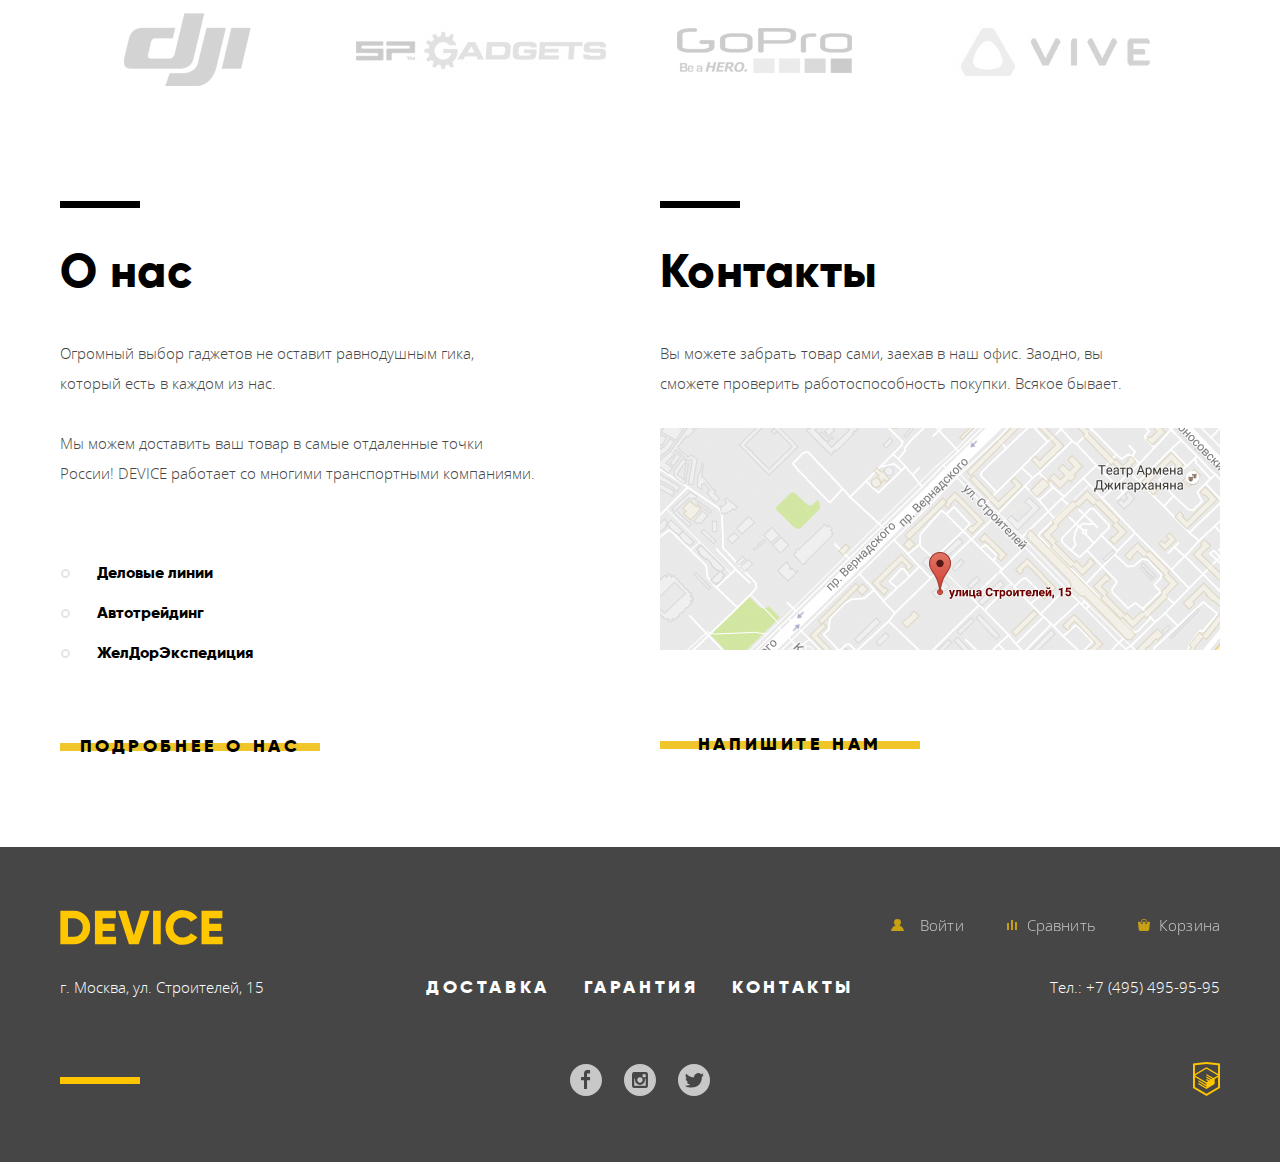
==== commit d8255f36: "Первая попытка сдать проект" ====
--- a/index.html
+++ b/index.html
@@ -32,7 +32,33 @@
 					<nav class="main-navigation">
 						<ul class="main-menu">
 							<li class="main-menu-catalog">
-								<a class="menu-link fade-link" href="#">КАТАЛОГ ТОВАРОВ</a>								
+								<a class="menu-link fade-link" href="#">КАТАЛОГ ТОВАРОВ</a>	
+								<div class="catalog-menu">
+									<ul class="catalog-menu-column1">
+										<li>
+											<a class="catalog-menu-link fade-link" href="#">Виртуальная реальность</a>
+										</li>
+										<li>
+											<a class="catalog-menu-link fade-link" href="catalog.html">Моноподы для селфи</a>
+										</li>
+										<li>
+											<a class="catalog-menu-link fade-link" href="#">Экшн-камеры</a>
+										</li>
+									</ul>
+									<ul class="catalog-menu-column2">
+										<li>
+											<a class="catalog-menu-link fade-link" href="#">Фитнес-браслеты</a>
+										</li>
+										<li>
+											<a class="catalog-menu-link fade-link" href="#">Умные часы</a>
+										</li>
+									</ul>
+									<ul class="catalog-menu-column3">
+										<li>
+											<a class="catalog-menu-link fade-link" href="#">Квадрокоптеры</a>
+										</li>
+									</ul>
+								</div>							
 							</li>
 							<li class="main-menu-delivery">
 								<a class="menu-link fade-link" href="#">ДОСТАВКА</a>
@@ -95,7 +121,7 @@
 									</table>
 								</div>
 							</li>
-							<li class="goods-slider-item">
+							<li class="goods-slider-item visually-hidden">
 								<div class="goods-slider-item-img">
 									<img src="img/slider-2_345x485.png" width="345" height="485" alt="Умные часы">
 								</div>
@@ -119,7 +145,7 @@
 									</table>
 								</div>
 							</li>
-							<li class="goods-slider-item">
+							<li class="goods-slider-item visually-hidden">
 								<div class="goods-slider-item-img">
 									<img src="img/slider-3_526x334.png" width="526" height="334" alt="Квадрокоптер">
 								</div>
@@ -224,11 +250,11 @@
 								<h3 class="header-tier3">Доставка</h3>
 								<p>Мы с удовольствием доставим ваш товар прямо к вашему подъезду совершенно бесплатно! Ведь мы неплохо заработаем, поднимая его на ваш этаж.</p>
 							</div>
-							<div class="services-slider-item services-slider-item_warranty" id="warranty">
+							<div class="services-slider-item services-slider-item_warranty visually-hidden" id="warranty">
 								<h3 class="header-tier3">Гарантия</h3>
 								<p>Если из-за возгорания купленного у нас товара у вас сгорит дом - не переживайте, мы выдадим вам новый. Товар, не дом, конечно же.</p>
 							</div>
-							<div class="services-slider-item services-slider-item_credit" id="credit">
+							<div class="services-slider-item services-slider-item_credit visually-hidden" id="credit">
 								<h3 class="header-tier3">Кредит</h3>
 								<p>Залезть в долговую яму стало проще! Кредитные консультанты подберут для вас наиболее выгодные условия кредита. Выгодные для нашего банка, разумеется.</p>
 							</div>
@@ -317,15 +343,15 @@
 						<div class="yellow-brick"></div>
 						<div class="footer-social">
 							<ul class="footer-social-list">
-									<li class="footer-social-facebook">
-										<a class="social-btn social-btn-fb footer-link" href="#" aria-label="Device в facebook"></a>
-									</li>
-									<li class="footer-social-instagram">
-										<a class="social-btn social-btn-inst footer-link" href="#" aria-label="Device в instagram"></a>
-									</li>
-									<li class="footer-social-twitter">
-										<a class="social-btn social-btn-tw footer-link" href="#" aria-label="Device в twitter"></a>
-									</li>
+								<li class="footer-social-facebook">
+									<a class="social-btn social-btn-fb footer-link" href="#" aria-label="Device в facebook"></a>
+								</li>
+								<li class="footer-social-instagram">
+									<a class="social-btn social-btn-inst footer-link" href="#" aria-label="Device в instagram"></a>
+								</li>
+								<li class="footer-social-twitter">
+									<a class="social-btn social-btn-tw footer-link" href="#" aria-label="Device в twitter"></a>
+								</li>
 							</ul>
 							</div>
 							<a href="https://htmlacademy.ru/intensive/htmlcss" class="footer-academy-logo" title="HTML Academy"><img src="img/logo-html_27x35.svg" width="27" height="34" alt="Логотип html academy"></a>
@@ -333,57 +359,31 @@
 					</div>
 				</footer>
 		</div>
-		<div class="modal-feedback">
-			<h2 class="visually-hidden">Форма обратной связи</h2>
-			<button class="modal-feedback-close close-button" type="button" aria-label="Закрыть форму обратной связи">Закрыть</button>			
-			<form class="feedback-form" action="#" method="post">
-				<div class="feedback-wrapper">
-					<div class="feedback-name-block wrapper-column">
-						<label class="feedback-label" for="feedback-name">Ваше имя:</label>
-						<input class="feedback-input" name="feedback-name" id="feedback-name" type="text" placeholder="Имя Фамилия" required>
-					</div>
-					<div class="feedback-email-block wrapper-column">
-						<label class="feedback-label" for="feedback-email">Ваш e-mail:</label>
-						<input class="feedback-input" name="feedback-email" id="feedback-email" type="email" placeholder="email@example.com" required>
-					</div>
-				</div>				
-				<div class="feedback-text-block wrapper-column">
-					<label class="feedback-label" for="feedback-text">Текста письма:</label>
-					<textarea class="feedback-textarea" name="feedback-text" id="feedback-text" placeholder="В свободной форме" required></textarea>
+	<div class="modal-feedback visually-hidden">
+		<h2 class="visually-hidden">Форма обратной связи</h2>
+		<button class="modal-feedback-close close-button" type="button" aria-label="Закрыть форму обратной связи">Закрыть</button>			
+		<form class="feedback-form" action="#" method="post">
+			<div class="feedback-wrapper">
+				<div class="feedback-name-block wrapper-column">
+					<label class="feedback-label" for="feedback-name">Ваше имя:</label>
+					<input class="feedback-input" name="feedback-name" id="feedback-name" type="text" placeholder="Имя Фамилия" required>
 				</div>
-				<button class="feedback-send button" type="submit">Отправить</button>
-			</form>
-		</div>
-		<div class="modal-map">
-			<h2 class="visually-hidden">Карта</h2>					
-			<iframe src="https://www.google.com/maps/embed?pb=!1m18!1m12!1m3!1d2249.1125488779976!2d37.52742931614256!3d55.68703098053581!2m3!1f0!2f0!3f0!3m2!1i1024!2i768!4f13.1!3m3!1m2!1s0x46b54cf65f5c8955%3A0x694710ccd55501e!2z0YPQuy4g0KHRgtGA0L7QuNGC0LXQu9C10LksIDE1LCDQnNC-0YHQutCy0LAsIDExOTMxMQ!5e0!3m2!1sru!2sru!4v1572014300123!5m2!1sru!2sru" width="960" height="560" style="border:0;" allowfullscreen=""></iframe>		
-			<button class="modal-map-close close-button" type="button" aria-label="Закрыть карту">Закрыть</button>
-		</div>	
-	<div class="catalog-menu">
-		<ul class="catalog-menu-column1">
-			<li>
-				<a class="catalog-menu-link fade-link" href="#">Виртуальная реальность</a>
-			</li>
-			<li>
-				<a class="catalog-menu-link fade-link" href="catalog.html">Моноподы для селфи</a>
-			</li>
-			<li>
-				<a class="catalog-menu-link fade-link" href="#">Экшн-камеры</a>
-			</li>
-		</ul>
-		<ul class="catalog-menu-column2">
-			<li>
-				<a class="catalog-menu-link fade-link" href="#">Фитнес-браслеты</a>
-			</li>
-			<li>
-				<a class="catalog-menu-link fade-link" href="#">Умные часы</a>
-			</li>
-		</ul>
-		<ul class="catalog-menu-column3">
-			<li>
-				<a class="catalog-menu-link fade-link" href="#">Квадрокоптеры</a>
-			</li>
-		</ul>
+				<div class="feedback-email-block wrapper-column">
+					<label class="feedback-label" for="feedback-email">Ваш e-mail:</label>
+					<input class="feedback-input" name="feedback-email" id="feedback-email" type="email" placeholder="email@example.com" required>
+				</div>
+			</div>				
+			<div class="feedback-text-block wrapper-column">
+				<label class="feedback-label" for="feedback-text">Текста письма:</label>
+				<textarea class="feedback-textarea" name="feedback-text" id="feedback-text" placeholder="В свободной форме" required></textarea>
+			</div>
+			<button class="feedback-send button" type="submit">Отправить</button>
+		</form>
 	</div>
+	<div class="modal-map visually-hidden">
+		<h2 class="visually-hidden">Карта</h2>					
+		<iframe src="https://www.google.com/maps/embed?pb=!1m18!1m12!1m3!1d2249.1125488779976!2d37.52742931614256!3d55.68703098053581!2m3!1f0!2f0!3f0!3m2!1i1024!2i768!4f13.1!3m3!1m2!1s0x46b54cf65f5c8955%3A0x694710ccd55501e!2z0YPQuy4g0KHRgtGA0L7QuNGC0LXQu9C10LksIDE1LCDQnNC-0YHQutCy0LAsIDExOTMxMQ!5e0!3m2!1sru!2sru!4v1572014300123!5m2!1sru!2sru" width="960" height="560" style="border:0;" allowfullscreen=""></iframe>		
+		<button class="modal-map-close close-button" type="button" aria-label="Закрыть карту">Закрыть</button>
+	</div>		
 </body>
 </html>
--- a/css/style.min.css
+++ b/css/style.min.css
@@ -1 +1 @@
-@font-face{font-family:"Gilroy bold";src:url(../fonts/gilroyextrabold.woff)format("woff"),url(../fonts/gilroyextrabold.woff2)format("woff2")}@font-face{font-family:"Gilroy light";src:url(../fonts/gilroylight.woff)format("woff"),url(../fonts/gilroylight.woff2)format("woff2")}@font-face{font-family:"Open Sans";src:url(../fonts/opensans.woff)format("woff"),url(../fonts/opensans.woff2)format("woff2")}@font-face{font-family:"Open Sans light";src:url(../fonts/opensanslight.woff)format("woff"),url(../fonts/opensanslight.woff2)format("woff2")}body{background-color:#fff}a{text-decoration:none}img{max-width:100%;height:auto}.header-tier1{font-family:"Gilroy bold","Arial",sans-serif;font-size:47px;font-weight:800;font-style:normal;font-stretch:normal;line-height:1.02;letter-spacing:0.47px;text-align:left;color:#000;margin:0}.visually-hidden{position:absolute;width:1px;height:1px;margin:-1px;border:0;padding:0;clip:rect(0 0 0 0);overflow:hidden}.content-wrapper{width:1160px;margin-top:0;margin-right:auto;margin-bottom:0;margin-left:auto}.main-header{position:relative;min-height:300px;margin-top:40px;padding-top:0;padding-right:60px;padding-bottom:0;padding-left:60px;background-color:#F7E397}.catalog-header{min-height:185px}.link{font-family:"Open Sans light","Arial",sans-serif;font-size:15px;font-weight:300;font-style:normal;font-stretch:normal;line-height:2;letter-spacing:0.15px;text-align:left;color:#000;position:relative;padding-left:30px}.search-form{font-family:"Open Sans","Arial",sans-serif;font-size:15px;font-weight:300;font-style:normal;font-stretch:normal;line-height:30px;letter-spacing:0.15px;text-align:left;color:#000;position:relative;margin-right:100px;width:440px;display:flex}.search-form input{position:relative;padding-top:8px;padding-right:0;padding-bottom:8px;padding-left:40px;border:none;border-bottom:solid 2px transparent}.search-form::before{content:"";position:absolute;top:8;left:0;display:block;width:50px;height:50px;background-image:url(../img/search_16x16.svg);background-repeat:no-repeat;background-position:5px 50%}.search-input{color:#fff;opacity:0.3;border:none;background-color:transparent;width:357px}.search-input:hover{opacity:0.6}.search-input:focus{opacity:1;outline:none;border-bottom:solid 2px #000000}.search-input:focus ~ .btn-search{opacity:1}.btn-search{opacity:0;font-family:"Open Sans","Arial",sans-serif;font-size:15px;font-weight:300;font-style:normal;font-stretch:normal;line-height:2;letter-spacing:0.15px;text-align:center;color:#000;border:solid 2px #000;background-color:#F7E397;padding:8px 18px}.btn-search:hover{color:#fff;background-color:#000}.btn-search:active{opacity:1;color:rgba(255,255,255,0.3)}.login{padding-left:27px}.compare{margin-right:33px;margin-left:auto}.cart{position:relative;padding-left:30px}.main-menu,.main-goods-list,.footer-menu-list,.footer-social-list,.breadcrumbs-list,.sort-list,.sort-direction,.color-list,.bluetooth-list,.goods-list,.paginator-list,.pages,.footer-links-list,.services-control,.slider-list,.goods-slider-control,.breadcrumbs ul,.catalog-menu ul,.about-us ul{list-style:none}.login::before{content:"";position:absolute;top:0;left:0;display:block;width:30px;height:30px;background-image:url(../img/user_13x12.svg);background-repeat:no-repeat;background-position:5px 50%}.compare::before{content:"";position:absolute;top:0;left:0;display:block;width:30px;height:30px;background-image:url(../img/compare_10x10.svg);background-repeat:no-repeat;background-position:5px 50%}.cart::before{content:"";position:absolute;top:0;left:0;display:block;width:30px;height:30px;background-image:url(../img/cart_12x12.svg);background-repeat:no-repeat;background-position:5px 50%}.menu-link{font-family:"Gilroy bold","Arial",sans-serif;font-size:18px;font-weight:800;font-style:normal;font-stretch:normal;line-height:1.33;letter-spacing:3.6px;text-align:left;color:#000}.button{font-family:"Gilroy bold","Arial",sans-serif;font-size:18px;font-weight:800;font-style:normal;font-stretch:normal;line-height:1.33;letter-spacing:3.6px;text-align:center;color:#000;background:linear-gradient(to top,rgba(0,0,0,0.0)40%,#F0C62A 40%,#F0C62A 60%,rgba(0,0,0,0.0)60%);border:none;display:block;padding:8px 0;cursor:pointer}.button:hover,.services-slider-control:hover{background:linear-gradient(to top,rgba(0,0,0,0.0)0%,#F0C62A 0,#F0C62A 100%,rgba(0,0,0,0.0)100%)}.button:active{color:rgba(0,0,0,0.3);outline:none}.information-button{width:260px}.goods-slider{position:relative;top:-112px;width:1160px;margin-top:0;margin-right:auto;margin-bottom:-60px;margin-left:auto}.goods-slider-wrap{width:1160px;margin-top:0;margin-right:auto;margin-bottom:0;margin-left:auto}.slider-list{margin:0;padding:0}.goods-slider-item{display:flex;justify-content:space-between;min-height:500px}.goods-slider-item-img{text-align:center;width:560px}.goods-slider-description{position:relative;width:560px}.goods-slider-description::before{content:"";position:absolute;left:0;top:36px;width:100px;height:8px;background-color:#fff}.goods-slider-description::after{position:absolute;top:-13px;right:47px;font-family:Gilroy bold;font-weight:700;font-size:180px;line-height:180px;color:#FFF;letter-spacing:.01em}.goods-slider-item:nth-child(1).goods-slider-description::after{content:"01"}.goods-slider-item:nth-child(2).goods-slider-description::after{content:"02"}.goods-slider-item:nth-child(3).goods-slider-description::after{content:"03"}.slider-title{position:relative;z-index:2;margin-top:80px;margin-bottom:18px;font-family:"Gilroy bold","Arial",sans-serif;font-size:47px;font-weight:800;font-style:normal;font-stretch:normal;line-height:1.19;letter-spacing:0.47px;text-align:left;color:#000}.slider-paragraph{font-family:"Open Sans","Arial",sans-serif;font-size:15px;font-weight:300;font-style:normal;font-stretch:normal;line-height:2;letter-spacing:0.15px;text-align:left;color:#464646}.slider-control-wrapper{position:relative}.more-button{display:block;width:220px;box-sizing:border-box;z-index:1;padding-top:8px;padding-right:42px;padding-bottom:8px;padding-left:42px;font-size:18px;line-height:24px;letter-spacing:.2em;position:relative;font-weight:700;color:#000}.goods-slider-control{position:absolute;right:93px;top:0;z-index:4;margin:0;padding:0}.slider-control-dot{display:inline-block;margin-right:28px;vertical-align:middle}.goods-slider-label{font-size:0;position:relative}.goods-slider-label::before{content:"";position:absolute;top:0;left:0;width:12px;height:12px;padding-top:1px;padding-right:1px;padding-bottom:1px;padding-left:1px;background-image:url(../img/slider-button-empty_12x12.svg);background-repeat:no-repeat;background-size:12px;cursor:pointer}.goods-slider-input:checked + .goods-slider-label::before{background-image:url(../img/slider-button_12x12.svg)}.features{margin-top:50px;margin-left:-2px;border-collapse:collapse;border-spacing:0}.features-values td{width:160px;padding:0}.features-values td:nth-child(2){width:140px}.features-names{padding-top:7px}.services-slider-item p{display:block;width:490px;margin-bottom:43px;font-family:"Open Sans","Arial",sans-serif;font-size:15px;font-weight:300;font-style:normal;font-stretch:normal;line-height:2;letter-spacing:0.15px;text-align:left;color:#464646}.unit1,.unit2,.unit3{font-family:"Gilroy light","Arial",sans-serif;font-size:36px;font-weight:300;font-style:normal;font-stretch:normal;line-height:1.33;letter-spacing:0.36px;text-align:left;color:#000}.prop1,.prop2,.prop3{font-family:"Open Sans","Arial",sans-serif;font-size:13px;font-weight:300;font-style:normal;font-stretch:normal;line-height:1.54;letter-spacing:0.13px;text-align:left;color:#464646}.main-goods-item-img{background-color:#F7E397;position:relative}.main-goods-item-name{font-family:"Gilroy bold","Arial",sans-serif;font-size:18px;font-weight:800;font-style:normal;font-stretch:normal;line-height:1.33;letter-spacing:0.18px;text-align:left;color:#000;margin:33px 0}.monopod{padding-right:50px}.main-goods-item:hover .main-goods-item-img{background-color:#F0C62A}.main-goods-item-picture{position:absolute;top:50%;left:50%;transform:translate(-50%,-50%)}.main-goods-item-picture-monopod{position:absolute;top:auto;bottom:0;left:50%;transform:translateX(-50%)}.main-goods-item:active .main-goods-item-picture{opacity:0.3}.main-goods-item:active .main-goods-item-picture-monopod{opacity:0.3}.main-goods-item:active .main-goods-item-name{opacity:0.3}.services-control label{font-family:"Gilroy bold","Arial",sans-serif;font-size:18px;font-weight:800;font-style:normal;font-stretch:normal;line-height:1.33;letter-spacing:3.6px;text-align:center;color:#000;background:linear-gradient(to top,rgba(0,0,0,0.0)40%,#F0C62A 40%,#F0C62A 60%,rgba(0,0,0,0.0)60%)}.header-tier3{font-family:"Gilroy bold","Arial",sans-serif;font-size:47px;font-weight:800;font-style:normal;font-stretch:normal;line-height:48px;letter-spacing:0.47px;text-align:left;color:#000;margin-bottom:43px;display:block;position:relative}.information-header::before{position:absolute;top:-46px;content:"";width:80px;height:7px;background-color:#000}.services-slider-item_delivery,.services-slider-item_warranty,.services-slider-item_credit{display:none}#services-1:checked ~ .services1-label,#services-2:checked ~ .services2-label,#services-3:checked ~ .services3-label{color:#F3DF83;background:none;background-color:#000}#services-1:checked ~ .services-slider #delivery,#services-2:checked ~ .services-slider #warranty,#services-3:checked ~ .sservices-slider #credit{display:block}.brands-item{opacity:0.2;filter:grayscale(100%)}.brands-item:hover{opacity:1;filter:grayscale(0%)}.delivery-list{display:block;margin-top:65px;margin-left:-3px;margin-bottom:54px}.delivery-list li::before{position:absolute;content:"";top:16px;left:-36px;height:5px;width:5px;border:2px solid #E5E5E5;border-radius:50%}.about-us li{font-family:"Gilroy bold","Arial",sans-serif;font-size:16px;font-weight:800;line-height:2.5;color:#000;position:relative}.location{margin-bottom:70px}.information-paragraph{font-family:"Open Sans light","Arial",sans-serif;font-size:15px;font-weight:300;font-style:normal;font-stretch:normal;line-height:2;letter-spacing:normal;text-align:left;color:#464646;width:475px;margin-bottom:30px}.modal-map-close,.modal-feedback-close{background:url(../img/modal-close_55x55.svg)no-repeat center;border:none;opacity:0.5;position:absolute;z-index:3;height:55px;width:55px;top:25px;right:20px;cursor:pointer;font-size:0}.feedback-label{display:block;width:360px;margin-bottom:5px}.close-button:hover{opacity:1}.close-button:active{opacity:0.3}.modal-feedback{position:relative;width:760px;padding-top:96px;padding-left:100px;padding-right:100px;padding-bottom:80px;background-color:#fff;box-shadow:0 10px 20px 0 rgba(0,0,0,0.2)}.feedback-form{display:block}.feedback-wrapper{display:flex;justify-content:space-between}.wrapper-column{margin-bottom:33px}.feedback-textarea{display:block;width:760px;min-height:160px;resize:none;padding-top:16px;padding-bottom:16px;padding-left:20px;padding-right:20px;box-sizing:border-box}.feedback-input{display:block;width:360px;padding-top:16px;padding-bottom:16px;padding-left:20px;padding-right:20px;box-sizing:border-box}.feedback-form input,.feedback-form textarea{border:solid 3px #F2F2F2;background-color:#F2F2F2;font-family:"Open Sans","Arial",sans-serif;font-size:14px;font-weight:400;font-style:normal;font-stretch:normal;line-height:1.29;letter-spacing:normal;text-align:left;color:rgba(70,70,70,0.4);resize:none}.feedback-form input:hover,.feedback-form textarea:hover{background-color:#EBEBEB;border:solid 3px #EBEBEB;color:rgba(70,70,70,0.4)}.feedback-form input:focus,.feedback-form textarea:focus{color:#464646;outline:none;border:solid 3px #F0C52E;background-color:#fff}.invalid{background-color:#f6dada;border:solid 3px #f6dada;color:rgba(70,70,70,0.4)}.feedback-form label{display:block;width:360px;font-family:"Gilroy bold","Arial",sans-serif;font-size:18px;font-weight:800;font-style:normal;font-stretch:normal;line-height:1.33;letter-spacing:normal;text-align:left;color:#000}.feedback-send{width:200px;padding-top:8px;padding-bottom:8px;padding-left:35px;padding-right:35px;box-sizing:border-box}.modal-map{display:block;position:relative;width:960px;height:560px;background-color:#fff;background:url(../img/map-big-jpg_960x559.png)no-repeat center;box-shadow:0 10px 20px 0 rgba(0,0,0,0.2)}.user-name{font-family:"Open Sans light","Arial",sans-serif;font-size:15px;font-weight:300;font-style:normal;font-stretch:normal;line-height:2;letter-spacing:0.15px;text-align:left;color:#000}.user-name-footer{font-family:"Open Sans light","Arial",sans-serif;font-size:15px;font-weight:300;font-style:normal;font-stretch:normal;line-height:2;letter-spacing:0.15px;text-align:left;color:rgba(255,255,255,0.7)}.breadcrumbs-link,.sort-link{font-family:"Open Sans light","Arial",sans-serif;font-size:14px;font-weight:300;font-style:normal;font-stretch:normal;line-height:1.71;letter-spacing:0.14px;text-align:left;color:#000;opacity:0.3}.breadcrumbs-link:hover{opacity:0.6}.breadcrumbs-link:active{opacity:0.1}.goods-sort{background-color:#ECECEC}.sort-link-active{opacity:1}.header-tier2{font-family:"Gilroy bold","Arial",sans-serif;font-size:16px;font-weight:800;font-style:normal;font-stretch:normal;text-transform:uppercase;line-height:1.5;letter-spacing:3.2px;text-align:left;color:#000}.choice-name{font-family:"Gilroy bold","Arial",sans-serif;font-size:18px;font-weight:800;font-style:normal;font-stretch:normal;line-height:1.33;letter-spacing:0.18px;text-align:left;color:#000}.min-cost,.max-cost{font-family:"Gilroy light","Arial",sans-serif;font-size:14px;font-weight:300;font-style:normal;font-stretch:normal;line-height:1.71;letter-spacing:normal;text-align:center;color:#000;opacity:0.2}.goods-choise label{font-family:"Open Sans light","Arial",sans-serif;font-size:14px;font-weight:300;font-style:normal;font-stretch:normal;line-height:2.86;letter-spacing:0.14px;text-align:left;color:#000}.goods-choise input:hover,.goods-choise label:hover{opacity:0.6}.goods-choise input:active,.goods-choise label:active{opacity:1}.blocked{opacity:0.25}.good-name{font-family:"Gilroy bold","Arial",sans-serif;font-size:18px;font-weight:800;font-style:normal;font-stretch:normal;line-height:1.33;letter-spacing:0.18px;text-align:left;color:#000}.hide-link{opacity:0}.good-price{font-family:"Gilroy light","Arial",sans-serif;font-size:16px;font-weight:300;font-style:normal;font-stretch:normal;line-height:1.5;letter-spacing:0.16px;text-align:right;color:#464646}.paginator-link{font-family:"Gilroy bold","Arial",sans-serif;font-size:16px;font-weight:800;font-style:normal;font-stretch:normal;line-height:1.5;letter-spacing:3.2px;text-align:left;color:#000;opacity:0.3}.paginator-prev,.paginator-next{background-color:#ECECEC;opacity:1}.paginator-prev:hover,.paginator-next:hover{background-color:#DADADA}.paginator-prev:active,.paginator-next:active{color:rgba(0,0,0,0.3)}.sort-link-current,.paginator-link-current{opacity:1}.appearance-link:hover{opacity:0.6}.appearance-link:active{opacity:1}.header-logo{position:relative;top:-18px}.user-block{display:flex;justify-content:flex-start;align-items:baseline;padding-top:0;margin-bottom:28px}.main-menu{display:flex;padding:0}.main-menu-catalog{width:250px;margin-right:290px;position:relative}.main-menu-catalog::after{content:"";position:absolute;top:3px;right:-2px;width:16px;height:16px;background-image:url(../img/plus_16x16.svg);opacity:0.3}.main-menu-delivery{margin-right:35px}.main-menu-varanty{margin-right:110px}.main-goods{margin-bottom:67px}.main-goods-wrap{width:1160px;margin-top:0;margin-right:auto;margin-bottom:0;margin-left:auto}.main-goods-list{display:flex;justify-content:space-between;margin:0;padding:0}.main-goods-item-link{width:160px;display:block}.main-goods-item-img{width:160px;height:160px}.services-slider{width:100%;min-height:385px;background:linear-gradient(to bottom,rgba(0,0,0,0.0)25%,#E5E5E5 25%)}.services-slider-wrap{display:flex;min-height:320px;width:1160px;padding-left:2px;margin-top:0;margin-right:auto;margin-bottom:0;margin-left:auto}.services-control{display:flex;flex-direction:column;justify-content:center;min-width:277px;margin:0;padding:0;border-right:7px solid #000}.services-control-item{width:100%;margin-top:12px;margin-right:0;margin-bottom:12px;margin-left:0;padding:0;text-align:center}.services-slider-control{display:block;position:relative;z-index:1;display:block;width:160px;padding-top:8px;padding-right:0;padding-bottom:8px;padding-left:0;text-align:center;cursor:pointer}.services-slider-control::before{content:"";position:absolute;top:0;left:160px;width:120px;height:39px;background-color:transparent}.services-slider_input:checked ~ .services-slider-control::before{background-color:#000}.services-slider-item{position:relative;width:460px;margin-left:118px;margin-top:70px}.services-slider-item h3{margin-bottom:30px}.services-slider-item::after{content:"";position:absolute;top:-67px;left:493px;width:260px;height:320px;background-repeat:no-repeat;background-position:50% 50%}.services-slider-item_delivery::after{background-image:url(../img/delivery_136x164.svg)}.services-slider-item_warranty::after{background-image:url(../img/warranty_171x194.svg)}.services-slider-item_credit::after{background-image:url(../img/credit_156x186.svg)}.brands{width:1160px;margin-left:auto;margin-right:auto;background-color:#fff;display:flex;align-content:center;padding:95px 0 95px 0;display:flex;justify-content:space-between}.brands-item{width:290px}.information{width:1160px;margin-bottom:80px;margin-left:auto;margin-right:auto;display:flex;justify-content:space-between}.about-us,.contacts{width:560px}.catalog-headline{width:1160px;min-height:140px;margin-left:140px;margin-right:140px;padding-top:45px}.breadcrumbs-list{display:flex}.catalog-goods-header{height:70px;background-color:#DADADA;display:flex;width:100%}.filter-header{width:468px;height:70px}.goods-list-sort{width:973px;height:70px;background-color:#ECECEC;display:flex}.sort-list{display:flex}.sort-link{display:block}.main-footer{position:relative;padding-top:63px;padding-bottom:17px;background-color:#464646}.footer-wrapper{width:1160px;margin-top:0;margin-right:auto;margin-bottom:0;margin-left:auto}.footer-first-row{display:flex;justify-content:space-between;margin-bottom:7px}.footer-logo-svg path{fill:#FFC700}.footer-links-list{display:flex;margin:0;padding:0}.footer-list-item{margin-left:33px}.footer-user,.footer-compare,.footer-cart{padding-left:30px}.footer-link::before{content:"";position:absolute;left:0;display:block;width:30px;height:30px;background-repeat:no-repeat;background-position:50% 50%}.footer-user::before{left:-7px;background-image:url(../img/footer_user_13x12.svg)}.footer-compare::before{background-image:url(../img/footer_compare_10x10.svg)}.footer-cart::before{background-image:url(../img/footer_cart_12x12.svg)}.footer-user-block-logout{position:relative;padding-left:0;margin-left:-15px}.fade-link:hover{opacity:0.6}.fade-link:active{opacity:0.3}.footer-links-list a{font-family:"Open Sans","Arial",sans-serif;font-size:15px;font-weight:300;font-style:normal;font-stretch:normal;line-height:2;letter-spacing:0.15px;text-align:left;color:#fff}.footer-link{position:relative;opacity:0.7}.footer-link:hover{opacity:1}.footer-link:active{opacity:0.2}.footer-second-row{display:flex;align-items:baseline;margin-bottom:45px}.footer-address{width:250px;text-align:left}.footer-phone{width:250px;text-align:right}.footer-menu{margin-top:0;margin-right:auto;margin-bottom:0;margin-left:auto}.footer-menu-list{display:flex;flex-wrap:wrap;justify-content:space-between;width:428px;margin:0;padding:0}.footer-phone,.footer-address{font-family:"Open Sans light","Arial",sans-serif;font-size:15px;font-weight:300;font-style:normal;font-stretch:normal;line-height:2;letter-spacing:normal;color:#fff}.footer-menu a{font-family:"Gilroy bold","Arial",sans-serif;font-size:18px;font-weight:800;font-style:normal;font-stretch:normal;line-height:1.33;letter-spacing:3.6px;text-align:left;color:#fff}.footer-menu a:hover{opacity:0.6}.footer-menu a:active{opacity:0.3}.footer-third-row{position:relative;display:flex;align-items:baseline;margin-bottom:45px}.footer-third-row::before{content:"";position:absolute;top:15px;left:0;width:80px;height:7px;background-color:#ffc600}.yellow-brick{width:80px}.footer-social{margin-top:0;margin-right:auto;margin-bottom:0;margin-left:auto}.footer-social-list{display:flex;justify-content:space-between;width:140px;margin:0;padding:0}.social-btn{display:block;width:32px;height:32px}.social-btn-fb{background:url(../img/fb_32x32.svg)no-repeat center}.social-btn-inst{background:url(../img/inst_32x32.svg)no-repeat center}.social-btn-tw{background:url(../img/tw_32x32.svg)no-repeat center}.html-academy-logo{width:80px}.footer-academy-logo{width:80px;text-align:right}.footer-logout{position:relative;padding-left:0;margin-left:18px}.catalog-menu{z-index:5;display:flex;width:1040px;margin:0;background-color:#F7E397;padding-top:20px;padding-right:60px;padding-bottom:36px;padding-left:60px}.catalog-menu-column1{display:block;list-style:none;width:220px;padding:0;margin:0;z-index:1;margin-right:20px;align-self:baseline}.catalog-menu-column2{display:block;list-style:none;width:180px;padding:0;margin:0;z-index:1;margin-right:20px;align-self:baseline}.catalog-menu-column3{display:block;list-style:none;width:200px;padding:0;margin:0;z-index:1;align-self:baseline}.catalog-menu li{display:list-item}.catalog-menu-link{font-family:"Open Sans light","Arial",sans-serif;font-size:15px;font-weight:300;font-style:normal;font-stretch:normal;line-height:2;letter-spacing:0.15px;text-align:left;color:#000;position:relative}.catalog-headline{width:1160px;margin-top:0;margin-right:auto;margin-bottom:0;margin-left:auto}.breadcrumbs{padding-top:0;padding-right:60px;padding-bottom:0;padding-left:60px;margin-bottom:45px}.breadcrumbs h1{margin-bottom:25px}.breadcrumbs-list{display:flex;justify-content:flex-start;padding:0;margin-right:37px}.breadcrumbs-list-item{margin-right:37px;display:list-item}.breadcrumbs-link{position:relative}.breadcrumbs-list-item:not(:last-child).breadcrumbs-link::after{content:"";position:absolute;top:6px;right:-20px;z-index:1;width:7px;height:7px;border-top-left-radius:50px;transform:rotate(-45deg)scale(0.73);border-right:2px solid #000;border-bottom:2px solid #000}.catalog-goods-header{min-height:70px;background-image:linear-gradient(to right,#dcdcdc 0,#dcdcdc 28%,#ebebeb 28%,#ebebeb 100%)}.catalog-goods-header .catalog-container{display:flex}.catalog-container{width:1160px;margin-top:0;margin-right:auto;margin-bottom:0;margin-left:auto}.filter-header{padding-top:23px;padding-bottom:23px;padding-left:60px;padding-right:70px;width:200px;background-color:#DCDCDC}.filter-header h2{display:block;margin:0}.catalog-sort{padding-top:23px;padding-bottom:23px;flex-grow:1;display:flex;align-items:center;background-color:#EBEBEB}.catalog-sort h2{display:block;padding-left:70px;width:200px;margin:0}.sort-list{padding:0;margin:0;display:flex;flex-wrap:wrap;width:460px}.sort-list li{display:list-item;margin-right:30px}.sort-direction{margin-left:15px;padding:0;margin:0;display:flex;flex-wrap:wrap;padding-inline-start:40px}.sort-direction li{display:list-item}.direction-link{display:block;margin-left:15px;font-size:0}.direction-link_up::before{content:"";display:inline-block;width:11px;height:10px;opacity:0.2;margin-left:2px;background-image:url(../img/icon-up-dir_11x10.svg)}.direction-link_down::before{content:"";display:inline-block;width:11px;height:10px;opacity:0.2;margin-left:2px;background-image:url(../img/icon-down-dir_11x10.svg)}.catalog-article{background-image:linear-gradient(to right,#eee 0,#eee 28%,#fff 28%,#fff 100%)}.catalog-container{display:flex;width:1160px;margin-top:0;margin-right:auto;margin-bottom:0;margin-left:auto}.goods-filter-wrap{display:block;box-sizing:border-box;width:330px;padding-left:60px;padding-top:70px;background-color:#ECECEC}.filter-form{display:block;width:200px;padding-right:70px}.filter-fieldset{position:relative;padding:0;margin-top:0;margin-right:0;margin-bottom:32px;margin-left:0;border:none}.filter-fieldset::before{content:"";position:absolute;top:0;left:0;width:100%;height:2px;background-color:#000}.choice-name{margin-bottom:18px;padding-top:12px;display:table;max-width:100%;white-space:normal}.range-controls{position:relative;margin-top:17px;margin-bottom:8px}.scale{height:2px;background-color:#DBDBDB}.bar{position:absolute;left:0;width:60%;height:2px;background-color:#91C92F}.toggle{content:"";position:absolute;top:60px;width:4px;height:4px;background-color:#ABABAB;border:8px solid #fff;border-radius:50%;box-shadow:0 2px 1px 0 rgba(0,1,1,0.2);cursor:pointer}.toggle:active{transform:scale(1.2)}.max-toggle{left:112px}.price-label,.price-input{width:27px;opacity:0.2;font-family:Gilroy light;font-size:14px;font-weight:300;font-stretch:normal;font-style:normal;line-height:24px;letter-spacing:normal;color:#000;opacity:0.2;border:none;background-color:transparent}.price-input{width:50px;margin-right:17px;margin-top:7px}.color-list{margin:0;padding:0}.color-list li{display:list-item}.filter-label{position:relative;padding-left:39px;font-family:Open Sans light;font-size:14px;font-weight:300;font-stretch:normal;font-style:normal;line-height:40px;letter-spacing:0.14px;text-align:left;color:#000;cursor:pointer}.filter-label:hover{opacity:0.6;cursor:pointer}.filter-label::before{content:"";position:absolute;top:0;left:0;width:26px;height:26px}.color-filter-input + .filter-label::before{background-image:url(../img/checkbox-off_23x23.svg);background-repeat:no-repeat}.color-filter-input:checked + .filter-label::before{background-image:url(../img/checkbox-on_27x23.svg);background-repeat:no-repeat}.bluetooth-list{display:block;margin:0;padding:0}.bluetooth-filter-input + .filter-label::before{background-image:url(../img/radio-off_25x25.svg);background-repeat:no-repeat}.bluetooth-filter-input:checked + .filter-label::before{background-image:url(../img/radio-on_25x25.svg.svg);background-repeat:no-repeat}.goods-filter-btn{width:100%;margin-top:5px}.goods-table{padding-top:50px;padding-left:50px}.goods-list{display:flex;flex-wrap:wrap;width:800px;margin-top:0;margin-right:0;margin-bottom:-11px;margin-left:0;padding:0}.good{position:relative;margin-top:20px;margin-right:20px;margin-bottom:27px;margin-left:20px;display:list-item}.good-picture-wrap{position:relative}.add-to-cart{position:relative;z-index:1;box-sizing:border-box;padding-top:8px;padding-right:35px;padding-bottom:8px;padding-left:35px;width:200px;margin-bottom:20px}.good-hover{position:absolute;top:177px;left:80px;display:block;width:200px}.add-to-compare{width:200px;border:none;font-family:"Open Sans light","Arial",sans-serif;font-size:13px;font-weight:300;font-style:normal;font-stretch:normal;line-height:1.54;letter-spacing:0.13px;text-align:center;color:rgba(0,0,0,0.5);text-align:center;background-color:transparent}.add-to-compare:hover{color:rgba(0,0,0,1)}.add-to-compare:active{color:rgba(0,0,0,0.2)}.good{cursor:pointer}.good:hover .good-picture-wrap{opacity:0.7}.good:hover .hide-link{opacity:1}.good-info{display:flex;justify-content:space-between;width:360px;margin-top:27px}.good-name{width:260px;background-color:transparent}.good-price{margin-top:0;margin-right:3px;margin-bottom:0;margin-left:0}.good-new::before{content:"new";position:absolute;top:27px;right:27px;z-index:3;width:60px;height:60px;padding-top:18px;padding-right:12px;padding-bottom:18px;padding-left:12px;color:rgba(0,0,0,0.2);border:3px solid rgba(0,0,0,0.1);box-sizing:border-box;border-radius:50%;font-family:Gilroy bold;font-size:14px;font-weight:800;font-stretch:normal;font-style:normal;line-height:1.71;letter-spacing:0.7px;text-align:center;text-transform:uppercase}.paginator-list{display:flex;justify-content:space-between;align-items:center;width:760px;margin-top:20px;margin-right:0;margin-bottom:75px;margin-left:70px;padding-top:23px;padding-right:0;padding-bottom:23px;padding-left:0;min-height:70px;box-sizing:border-box;background-color:#ebebeb}.paginator-prev,.paginator-next{padding-top:24px;padding-right:26px;padding-bottom:24px;padding-left:30px}.pages{display:flex;justify-content:space-between;min-width:90px;margin-top:0;margin-right:0;margin-bottom:0;margin-left:15px;padding:0}+@font-face{font-family:"Gilroy bold";src:url(../fonts/gilroyextrabold.woff)format("woff"),url(../fonts/gilroyextrabold.woff2)format("woff2")}@font-face{font-family:"Gilroy light";src:url(../fonts/gilroylight.woff)format("woff"),url(../fonts/gilroylight.woff2)format("woff2")}@font-face{font-family:"Open Sans";src:url(../fonts/opensans.woff)format("woff"),url(../fonts/opensans.woff2)format("woff2")}@font-face{font-family:"Open Sans light";src:url(../fonts/opensanslight.woff)format("woff"),url(../fonts/opensanslight.woff2)format("woff2")}body{background-color:#fff}a{text-decoration:none}img{max-width:100%;height:auto}.header-tier1{font-family:"Gilroy bold","Arial",sans-serif;font-size:47px;font-weight:800;font-style:normal;font-stretch:normal;line-height:1.02;letter-spacing:0.47px;text-align:left;color:#000;margin:0}.content-wrapper{width:1160px;margin-top:0;margin-right:auto;margin-bottom:0;margin-left:auto}.main-header{position:relative;min-height:300px;margin-top:40px;padding-top:0;padding-right:60px;padding-bottom:0;padding-left:60px;background-color:#F7E397}.catalog-header{min-height:185px}.link{font-family:"Open Sans light","Arial",sans-serif;font-size:15px;font-weight:300;font-style:normal;font-stretch:normal;line-height:2;letter-spacing:0.15px;text-align:left;color:#000;position:relative;padding-left:30px}.search-form{font-family:"Open Sans","Arial",sans-serif;font-size:15px;font-weight:300;font-style:normal;font-stretch:normal;line-height:30px;letter-spacing:0.15px;text-align:left;color:#000;position:relative;margin-right:100px;width:440px;display:flex}.search-form input{position:relative;padding-top:8px;padding-right:0;padding-bottom:8px;padding-left:40px;border:none;border-bottom:solid 2px transparent}.search-form::before{content:"";position:absolute;top:8;left:0;display:block;width:50px;height:50px;background-image:url(../img/search_16x16.svg);background-repeat:no-repeat;background-position:5px 50%}.search-input{color:#fff;opacity:0.3;border:none;background-color:transparent;width:357px}.search-input:hover{opacity:0.6}.search-input:focus{opacity:1;outline:none;border-bottom:solid 2px #000000}.search-input:focus ~ .btn-search{opacity:1}.btn-search{opacity:0;font-family:"Open Sans","Arial",sans-serif;font-size:15px;font-weight:300;font-style:normal;font-stretch:normal;line-height:2;letter-spacing:0.15px;text-align:center;color:#000;border:solid 2px #000;background-color:#F7E397;padding:8px 18px}.btn-search:hover{color:#fff;background-color:#000}.btn-search:active{opacity:1;color:rgba(255,255,255,0.3)}.login{padding-left:27px}.compare{margin-right:33px;margin-left:auto}.cart{position:relative;padding-left:30px}.main-menu,.main-goods-list,.footer-menu-list,.footer-social-list,.breadcrumbs-list,.sort-list,.sort-direction,.color-list,.bluetooth-list,.goods-list,.paginator-list,.pages,.footer-links-list,.services-control,.slider-list,.goods-slider-control,.breadcrumbs ul,.catalog-menu ul,.about-us ul{list-style:none}.login::before{content:"";position:absolute;top:0;left:0;display:block;width:30px;height:30px;background-image:url(../img/user_13x12.svg);background-repeat:no-repeat;background-position:5px 50%}.compare::before{content:"";position:absolute;top:0;left:0;display:block;width:30px;height:30px;background-image:url(../img/compare_10x10.svg);background-repeat:no-repeat;background-position:5px 50%}.cart::before{content:"";position:absolute;top:0;left:0;display:block;width:30px;height:30px;background-image:url(../img/cart_12x12.svg);background-repeat:no-repeat;background-position:5px 50%}.menu-link{font-family:"Gilroy bold","Arial",sans-serif;font-size:18px;font-weight:800;font-style:normal;font-stretch:normal;line-height:1.33;letter-spacing:3.6px;text-align:left;color:#000}.button{font-family:"Gilroy bold","Arial",sans-serif;font-size:18px;font-weight:800;font-style:normal;font-stretch:normal;line-height:1.33;letter-spacing:3.6px;text-align:center;color:#000;background:linear-gradient(to top,rgba(0,0,0,0.0)40%,#F0C62A 40%,#F0C62A 60%,rgba(0,0,0,0.0)60%);border:none;display:block;padding:8px 0;cursor:pointer}.button:hover,.services-slider-control:hover{background:linear-gradient(to top,rgba(0,0,0,0.0)0%,#F0C62A 0,#F0C62A 100%,rgba(0,0,0,0.0)100%)}.button:active{color:rgba(0,0,0,0.3);outline:none}.information-button{width:260px}.goods-slider{position:relative;top:-112px;width:1160px;margin-top:0;margin-right:auto;margin-bottom:-60px;margin-left:auto}.goods-slider-wrap{width:1160px;margin-top:0;margin-right:auto;margin-bottom:0;margin-left:auto}.slider-list{margin:0;padding:0}.goods-slider-item{display:flex;justify-content:space-between;min-height:500px}.goods-slider-item-img{text-align:center;width:560px}.goods-slider-description{position:relative;width:560px}.goods-slider-description::before{content:"";position:absolute;left:0;top:36px;width:100px;height:8px;background-color:#fff}.goods-slider-description::after{position:absolute;top:-13px;right:47px;font-family:Gilroy bold;font-weight:700;font-size:180px;line-height:180px;color:#FFF;letter-spacing:.01em}.goods-slider-item:nth-child(1).goods-slider-description::after{content:"01"}.goods-slider-item:nth-child(2).goods-slider-description::after{content:"02"}.goods-slider-item:nth-child(3).goods-slider-description::after{content:"03"}.slider-title{position:relative;z-index:2;margin-top:80px;margin-bottom:18px;font-family:"Gilroy bold","Arial",sans-serif;font-size:47px;font-weight:800;font-style:normal;font-stretch:normal;line-height:1.19;letter-spacing:0.47px;text-align:left;color:#000}.slider-paragraph{font-family:"Open Sans","Arial",sans-serif;font-size:15px;font-weight:300;font-style:normal;font-stretch:normal;line-height:2;letter-spacing:0.15px;text-align:left;color:#464646}.slider-control-wrapper{position:relative}.more-button{display:block;width:220px;box-sizing:border-box;z-index:1;padding-top:8px;padding-right:42px;padding-bottom:8px;padding-left:42px;font-size:18px;line-height:24px;letter-spacing:.2em;position:relative;font-weight:700;color:#000}.goods-slider-control{position:absolute;right:93px;top:0;z-index:4;margin:0;padding:0}.slider-control-dot{display:inline-block;margin-right:28px;vertical-align:middle}.goods-slider-label{font-size:0;position:relative}.goods-slider-label::before{content:"";position:absolute;top:0;left:0;width:12px;height:12px;padding-top:1px;padding-right:1px;padding-bottom:1px;padding-left:1px;background-image:url(../img/slider-button-empty_12x12.svg);background-repeat:no-repeat;background-size:12px;cursor:pointer}.goods-slider-input:checked + .goods-slider-label::before{background-image:url(../img/slider-button_12x12.svg)}.features{margin-top:50px;margin-left:-2px;border-collapse:collapse;border-spacing:0}.features-values td{width:160px;padding:0}.features-values td:nth-child(2){width:140px}.features-names{padding-top:7px}.services-slider-item p{display:block;width:490px;margin-bottom:43px;font-family:"Open Sans","Arial",sans-serif;font-size:15px;font-weight:300;font-style:normal;font-stretch:normal;line-height:2;letter-spacing:0.15px;text-align:left;color:#464646}.unit1,.unit2,.unit3{font-family:"Gilroy light","Arial",sans-serif;font-size:36px;font-weight:300;font-style:normal;font-stretch:normal;line-height:1.33;letter-spacing:0.36px;text-align:left;color:#000}.prop1,.prop2,.prop3{font-family:"Open Sans","Arial",sans-serif;font-size:13px;font-weight:300;font-style:normal;font-stretch:normal;line-height:1.54;letter-spacing:0.13px;text-align:left;color:#464646}.main-goods-item-img{background-color:#F7E397;position:relative}.main-goods-item-name{font-family:"Gilroy bold","Arial",sans-serif;font-size:18px;font-weight:800;font-style:normal;font-stretch:normal;line-height:1.33;letter-spacing:0.18px;text-align:left;color:#000;margin:33px 0}.monopod{padding-right:50px}.main-goods-item:hover .main-goods-item-img{background-color:#F0C62A}.main-goods-item-picture{position:absolute;top:50%;left:50%;transform:translate(-50%,-50%)}.main-goods-item-picture-monopod{position:absolute;top:auto;bottom:0;left:50%;transform:translateX(-50%)}.main-goods-item:active .main-goods-item-picture{opacity:0.3}.main-goods-item:active .main-goods-item-picture-monopod{opacity:0.3}.main-goods-item:active .main-goods-item-name{opacity:0.3}.services-control label{font-family:"Gilroy bold","Arial",sans-serif;font-size:18px;font-weight:800;font-style:normal;font-stretch:normal;line-height:1.33;letter-spacing:3.6px;text-align:center;color:#000;background:linear-gradient(to top,rgba(0,0,0,0.0)40%,#F0C62A 40%,#F0C62A 60%,rgba(0,0,0,0.0)60%)}.header-tier3{font-family:"Gilroy bold","Arial",sans-serif;font-size:47px;font-weight:800;font-style:normal;font-stretch:normal;line-height:48px;letter-spacing:0.47px;text-align:left;color:#000;margin-bottom:43px;display:block;position:relative}.information-header::before{position:absolute;top:-46px;content:"";width:80px;height:7px;background-color:#000}#services-1:checked ~ .services1-label,#services-2:checked ~ .services2-label,#services-3:checked ~ .services3-label{color:#F3DF83;background:none;background-color:#000}#services-1:checked ~ .services-slider #delivery,#services-2:checked ~ .services-slider #warranty,#services-3:checked ~ .sservices-slider #credit{display:block}.brands-item{opacity:0.2;filter:grayscale(100%)}.brands-item:hover{opacity:1;filter:grayscale(0%)}.delivery-list{display:block;margin-top:65px;margin-left:-3px;margin-bottom:54px}.delivery-list li::before{position:absolute;content:"";top:16px;left:-36px;height:5px;width:5px;border:2px solid #E5E5E5;border-radius:50%}.about-us li{font-family:"Gilroy bold","Arial",sans-serif;font-size:16px;font-weight:800;line-height:2.5;color:#000;position:relative}.location{margin-bottom:70px}.information-paragraph{font-family:"Open Sans light","Arial",sans-serif;font-size:15px;font-weight:300;font-style:normal;font-stretch:normal;line-height:2;letter-spacing:normal;text-align:left;color:#464646;width:475px;margin-bottom:30px}.modal-map-close,.modal-feedback-close{background:url(../img/modal-close_55x55.svg)no-repeat center;border:none;opacity:0.5;position:absolute;z-index:3;height:55px;width:55px;top:25px;right:20px;cursor:pointer;font-size:0}.feedback-label{display:block;width:360px;margin-bottom:5px}.close-button:hover{opacity:1}.close-button:active{opacity:0.3}.modal-feedback{position:relative;width:760px;padding-top:96px;padding-left:100px;padding-right:100px;padding-bottom:80px;background-color:#fff;box-shadow:0 10px 20px 0 rgba(0,0,0,0.2)}.feedback-form{display:block}.feedback-wrapper{display:flex;justify-content:space-between}.wrapper-column{margin-bottom:33px}.feedback-textarea{display:block;width:760px;min-height:160px;resize:none;padding-top:16px;padding-bottom:16px;padding-left:20px;padding-right:20px;box-sizing:border-box}.feedback-input{display:block;width:360px;padding-top:16px;padding-bottom:16px;padding-left:20px;padding-right:20px;box-sizing:border-box}.feedback-form input,.feedback-form textarea{border:solid 3px #F2F2F2;background-color:#F2F2F2;font-family:"Open Sans","Arial",sans-serif;font-size:14px;font-weight:400;font-style:normal;font-stretch:normal;line-height:1.29;letter-spacing:normal;text-align:left;color:rgba(70,70,70,0.4);resize:none}.feedback-form input:hover,.feedback-form textarea:hover{background-color:#EBEBEB;border:solid 3px #EBEBEB;color:rgba(70,70,70,0.4)}.feedback-form input:focus,.feedback-form textarea:focus{color:#464646;outline:none;border:solid 3px #F0C52E;background-color:#fff}.invalid{background-color:#f6dada;border:solid 3px #f6dada;color:rgba(70,70,70,0.4)}.feedback-form label{display:block;width:360px;font-family:"Gilroy bold","Arial",sans-serif;font-size:18px;font-weight:800;font-style:normal;font-stretch:normal;line-height:1.33;letter-spacing:normal;text-align:left;color:#000}.feedback-send{width:200px;padding-top:8px;padding-bottom:8px;padding-left:35px;padding-right:35px;box-sizing:border-box}.modal-map{display:block;position:relative;width:960px;height:560px;background-color:#fff;background:url(../img/map-big-jpg_960x559.png)no-repeat center;box-shadow:0 10px 20px 0 rgba(0,0,0,0.2)}.user-name{font-family:"Open Sans light","Arial",sans-serif;font-size:15px;font-weight:300;font-style:normal;font-stretch:normal;line-height:2;letter-spacing:0.15px;text-align:left;color:#000}.user-name-footer{font-family:"Open Sans light","Arial",sans-serif;font-size:15px;font-weight:300;font-style:normal;font-stretch:normal;line-height:2;letter-spacing:0.15px;text-align:left;color:rgba(255,255,255,0.7)}.breadcrumbs-link,.sort-link{font-family:"Open Sans light","Arial",sans-serif;font-size:14px;font-weight:300;font-style:normal;font-stretch:normal;line-height:1.71;letter-spacing:0.14px;text-align:left;color:#000;opacity:0.3}.breadcrumbs-link:hover{opacity:0.6}.breadcrumbs-link:active{opacity:0.1}.goods-sort{background-color:#ECECEC}.sort-link-active{opacity:1}.header-tier2{font-family:"Gilroy bold","Arial",sans-serif;font-size:16px;font-weight:800;font-style:normal;font-stretch:normal;text-transform:uppercase;line-height:1.5;letter-spacing:3.2px;text-align:left;color:#000}.choice-name{font-family:"Gilroy bold","Arial",sans-serif;font-size:18px;font-weight:800;font-style:normal;font-stretch:normal;line-height:1.33;letter-spacing:0.18px;text-align:left;color:#000}.min-cost,.max-cost{font-family:"Gilroy light","Arial",sans-serif;font-size:14px;font-weight:300;font-style:normal;font-stretch:normal;line-height:1.71;letter-spacing:normal;text-align:center;color:#000;opacity:0.2}.goods-choise label{font-family:"Open Sans light","Arial",sans-serif;font-size:14px;font-weight:300;font-style:normal;font-stretch:normal;line-height:2.86;letter-spacing:0.14px;text-align:left;color:#000}.goods-choise input:hover,.goods-choise label:hover{opacity:0.6}.goods-choise input:active,.goods-choise label:active{opacity:1}.blocked{opacity:0.25}.good-name{font-family:"Gilroy bold","Arial",sans-serif;font-size:18px;font-weight:800;font-style:normal;font-stretch:normal;line-height:1.33;letter-spacing:0.18px;text-align:left;color:#000}.hide-link{opacity:0}.good-price{font-family:"Gilroy light","Arial",sans-serif;font-size:16px;font-weight:300;font-style:normal;font-stretch:normal;line-height:1.5;letter-spacing:0.16px;text-align:right;color:#464646}.paginator-link{font-family:"Gilroy bold","Arial",sans-serif;font-size:16px;font-weight:800;font-style:normal;font-stretch:normal;line-height:1.5;letter-spacing:3.2px;text-align:left;color:#000;opacity:0.3}.paginator-prev,.paginator-next{background-color:#ECECEC;opacity:1}.paginator-prev:hover,.paginator-next:hover{background-color:#DADADA}.paginator-prev:active,.paginator-next:active{color:rgba(0,0,0,0.3)}.sort-link-current,.paginator-link-current{opacity:1}.appearance-link:hover{opacity:0.6}.appearance-link:active{opacity:1}.header-logo{position:relative;top:-18px}.user-block{position:relative;display:flex;justify-content:flex-start;align-items:baseline;padding-top:0;margin-bottom:28px}.main-menu{display:flex;padding:0}.main-menu-catalog{width:250px;margin-right:290px;position:relative}.main-menu-catalog::after{content:"";position:absolute;top:3px;right:-2px;width:16px;height:16px;background-image:url(../img/plus_16x16.svg);opacity:0.3}.main-menu-delivery{margin-right:35px}.main-menu-varanty{margin-right:110px}.main-goods{margin-bottom:67px}.main-goods-wrap{width:1160px;margin-top:0;margin-right:auto;margin-bottom:0;margin-left:auto}.main-goods-list{display:flex;justify-content:space-between;margin:0;padding:0}.main-goods-item-link{width:160px;display:block}.main-goods-item-img{width:160px;height:160px}.services-slider{width:100%;min-height:385px;background:linear-gradient(to bottom,rgba(0,0,0,0.0)25%,#E5E5E5 25%)}.services-slider-wrap{display:flex;min-height:320px;width:1160px;padding-left:2px;margin-top:0;margin-right:auto;margin-bottom:0;margin-left:auto}.services-control{display:flex;flex-direction:column;justify-content:center;min-width:277px;margin:0;padding:0;border-right:7px solid #000}.services-control-item{width:100%;margin-top:12px;margin-right:0;margin-bottom:12px;margin-left:0;padding:0;text-align:center}.services-slider-control{display:block;position:relative;z-index:1;display:block;width:160px;padding-top:8px;padding-right:0;padding-bottom:8px;padding-left:0;text-align:center;cursor:pointer}.services-slider-control::before{content:"";position:absolute;top:0;left:160px;width:120px;height:39px;background-color:transparent}.services-slider_input:checked ~ .services-slider-control::before{background-color:#000}.services-slider-item{position:relative;width:460px;margin-left:118px;margin-top:70px}.services-slider-item h3{margin-bottom:30px}.services-slider-item::after{content:"";position:absolute;top:-67px;left:493px;width:260px;height:320px;background-repeat:no-repeat;background-position:50% 50%}.services-slider-item_delivery::after{background-image:url(../img/delivery_136x164.svg)}.services-slider-item_warranty::after{background-image:url(../img/warranty_171x194.svg)}.services-slider-item_credit::after{background-image:url(../img/credit_156x186.svg)}.brands{width:1160px;margin-left:auto;margin-right:auto;background-color:#fff;display:flex;align-content:center;padding:95px 0 95px 0;display:flex;justify-content:space-between}.brands-item{width:290px}.information{width:1160px;margin-bottom:80px;margin-left:auto;margin-right:auto;display:flex;justify-content:space-between}.about-us,.contacts{width:560px}.catalog-headline{width:1160px;min-height:140px;margin-left:140px;margin-right:140px;padding-top:45px}.breadcrumbs-list{display:flex}.catalog-goods-header{height:70px;background-color:#DADADA;display:flex;width:100%}.filter-header{width:468px;height:70px}.goods-list-sort{width:973px;height:70px;background-color:#ECECEC;display:flex}.sort-list{display:flex}.sort-link{display:block}.main-footer{position:relative;padding-top:63px;padding-bottom:17px;background-color:#464646}.footer-wrapper{width:1160px;margin-top:0;margin-right:auto;margin-bottom:0;margin-left:auto}.footer-first-row{display:flex;justify-content:space-between;margin-bottom:7px}.footer-logo-svg path{fill:#FFC700}.footer-links-list{display:flex;margin:0;padding:0}.footer-list-item{margin-left:33px}.footer-user,.footer-compare,.footer-cart{padding-left:30px}.footer-link::before{content:"";position:absolute;left:0;display:block;width:30px;height:30px;background-repeat:no-repeat;background-position:50% 50%}.footer-user::before{left:-7px;background-image:url(../img/footer_user_13x12.svg)}.footer-compare::before{background-image:url(../img/footer_compare_10x10.svg)}.footer-cart::before{background-image:url(../img/footer_cart_12x12.svg)}.footer-user-block-logout{position:relative;padding-left:0;margin-left:-15px}.fade-link:hover{opacity:0.6}.fade-link:active{opacity:0.3}.footer-links-list a{font-family:"Open Sans","Arial",sans-serif;font-size:15px;font-weight:300;font-style:normal;font-stretch:normal;line-height:2;letter-spacing:0.15px;text-align:left;color:#fff}.footer-link{position:relative;opacity:0.7}.footer-link:hover{opacity:1}.footer-link:active{opacity:0.2}.footer-second-row{display:flex;align-items:baseline;margin-bottom:45px}.footer-address{width:250px;text-align:left}.footer-phone{width:250px;text-align:right}.footer-menu{margin-top:0;margin-right:auto;margin-bottom:0;margin-left:auto}.footer-menu-list{display:flex;flex-wrap:wrap;justify-content:space-between;width:428px;margin:0;padding:0}.footer-phone,.footer-address{font-family:"Open Sans light","Arial",sans-serif;font-size:15px;font-weight:300;font-style:normal;font-stretch:normal;line-height:2;letter-spacing:normal;color:#fff}.footer-menu a{font-family:"Gilroy bold","Arial",sans-serif;font-size:18px;font-weight:800;font-style:normal;font-stretch:normal;line-height:1.33;letter-spacing:3.6px;text-align:left;color:#fff}.footer-menu a:hover{opacity:0.6}.footer-menu a:active{opacity:0.3}.footer-third-row{position:relative;display:flex;align-items:baseline;margin-bottom:45px}.footer-third-row::before{content:"";position:absolute;top:15px;left:0;width:80px;height:7px;background-color:#ffc600}.yellow-brick{width:80px}.footer-social{margin-top:0;margin-right:auto;margin-bottom:0;margin-left:auto}.footer-social-list{display:flex;justify-content:space-between;width:140px;margin:0;padding:0}.social-btn{display:block;width:32px;height:32px}.social-btn-fb{background:url(../img/fb_32x32.svg)no-repeat center}.social-btn-inst{background:url(../img/inst_32x32.svg)no-repeat center}.social-btn-tw{background:url(../img/tw_32x32.svg)no-repeat center}.html-academy-logo{width:80px}.footer-academy-logo{width:80px;text-align:right}.footer-logout{position:relative;padding-left:0;margin-left:18px}.catalog-menu{position:absolute;left:-60px;z-index:5;display:none;width:1040px;margin:0;background-color:#F7E397;padding-top:20px;padding-right:60px;padding-bottom:36px;padding-left:60px}.catalog-menu ul{margin:0;padding:0;display:block;position:relative}.catalog-menu-column1{display:block;list-style:none;width:220px;padding:0;margin:0;z-index:1;margin-right:20px}.catalog-menu-column2{display:block;list-style:none;width:180px;padding:0;margin:0;z-index:1;margin-right:20px}.catalog-menu-column3{display:block;list-style:none;width:200px;padding:0;margin:0;z-index:1}.catalog-menu-link{font-family:"Open Sans light","Arial",sans-serif;font-size:15px;font-weight:300;font-style:normal;font-stretch:normal;line-height:36px;letter-spacing:0.15px;text-align:left;color:#000;position:relative}.main-menu-catalog:first-child:hover .catalog-menu,.main-menu-catalog:first-child > a:focus + .catalog-menu{display:flex}.catalog-headline{width:1160px;margin-top:0;margin-right:auto;margin-bottom:0;margin-left:auto}.breadcrumbs{padding-top:0;padding-right:60px;padding-bottom:0;padding-left:60px;margin-bottom:45px}.breadcrumbs h1{margin-bottom:25px}.breadcrumbs-list{display:flex;justify-content:flex-start;padding:0;margin-right:37px}.breadcrumbs-list-item{margin-right:37px;display:list-item}.breadcrumbs-link{position:relative}.breadcrumbs-list-item:not(:last-child).breadcrumbs-link::after{content:"";position:absolute;top:6px;right:-20px;z-index:1;width:7px;height:7px;border-top-left-radius:50px;transform:rotate(-45deg)scale(0.73);border-right:2px solid #000;border-bottom:2px solid #000}.catalog-goods-header{min-height:70px;background-image:linear-gradient(to right,#dcdcdc 0,#dcdcdc 28%,#ebebeb 28%,#ebebeb 100%)}.catalog-goods-header .catalog-container{display:flex}.catalog-container{width:1160px;margin-top:0;margin-right:auto;margin-bottom:0;margin-left:auto}.filter-header{padding-top:23px;padding-bottom:23px;padding-left:60px;padding-right:70px;width:200px;background-color:#DCDCDC}.filter-header h2{display:block;margin:0}.catalog-sort{padding-top:23px;padding-bottom:23px;flex-grow:1;display:flex;align-items:center;background-color:#EBEBEB}.catalog-sort h2{display:block;padding-left:70px;width:200px;margin:0}.sort-list{padding:0;margin:0;display:flex;flex-wrap:wrap;width:460px}.sort-list li{display:list-item;margin-right:30px}.sort-direction{margin-left:15px;padding:0;margin:0;display:flex;flex-wrap:wrap;padding-inline-start:40px}.sort-direction li{display:list-item}.direction-link{display:block;margin-left:15px;font-size:0}.direction-link_up::before{content:"";display:inline-block;width:11px;height:10px;opacity:0.2;margin-left:2px;background-image:url(../img/icon-up-dir_11x10.svg)}.direction-link_down::before{content:"";display:inline-block;width:11px;height:10px;opacity:0.2;margin-left:2px;background-image:url(../img/icon-down-dir_11x10.svg)}.catalog-article{background-image:linear-gradient(to right,#eee 0,#eee 28%,#fff 28%,#fff 100%)}.catalog-container{display:flex;width:1160px;margin-top:0;margin-right:auto;margin-bottom:0;margin-left:auto}.goods-filter-wrap{display:block;box-sizing:border-box;width:330px;padding-left:60px;padding-top:70px;background-color:#ECECEC}.filter-form{display:block;width:200px;padding-right:70px}.filter-fieldset{position:relative;padding:0;margin-top:0;margin-right:0;margin-bottom:32px;margin-left:0;border:none}.filter-fieldset::before{content:"";position:absolute;top:0;left:0;width:100%;height:2px;background-color:#000}.choice-name{margin-bottom:18px;padding-top:12px;display:table;max-width:100%;white-space:normal}.range-controls{position:relative;margin-top:17px;margin-bottom:8px}.scale{height:2px;background-color:#DBDBDB}.bar{position:absolute;left:0;width:60%;height:2px;background-color:#91C92F}.toggle{content:"";position:absolute;top:60px;width:4px;height:4px;background-color:#ABABAB;border:8px solid #fff;border-radius:50%;box-shadow:0 2px 1px 0 rgba(0,1,1,0.2);cursor:pointer}.toggle:active{transform:scale(1.2)}.max-toggle{left:112px}.price-label,.price-input{width:27px;opacity:0.2;font-family:Gilroy light;font-size:14px;font-weight:300;font-stretch:normal;font-style:normal;line-height:24px;letter-spacing:normal;color:#000;opacity:0.2;border:none;background-color:transparent}.price-input{width:50px;margin-right:17px;margin-top:7px}.color-list{margin:0;padding:0}.color-list li{display:list-item}.filter-label{position:relative;padding-left:39px;font-family:Open Sans light;font-size:14px;font-weight:300;font-stretch:normal;font-style:normal;line-height:40px;letter-spacing:0.14px;text-align:left;color:#000;cursor:pointer}.filter-label:hover{opacity:0.6;cursor:pointer}.filter-label::before{content:"";position:absolute;top:0;left:0;width:26px;height:26px}.color-filter-input + .filter-label::before{background-image:url(../img/checkbox-off_23x23.svg);background-repeat:no-repeat}.color-filter-input:checked + .filter-label::before{background-image:url(../img/checkbox-on_27x23.svg);background-repeat:no-repeat}.bluetooth-list{display:block;margin:0;padding:0}.bluetooth-filter-input + .filter-label::before{background-image:url(../img/radio-off_25x25.svg);background-repeat:no-repeat}.bluetooth-filter-input:checked + .filter-label::before{background-image:url(../img/radio-on_25x25.svg.svg);background-repeat:no-repeat}.goods-filter-btn{width:100%;margin-top:5px}.goods-table{padding-top:50px;padding-left:50px}.goods-list{display:flex;flex-wrap:wrap;width:800px;margin-top:0;margin-right:0;margin-bottom:-11px;margin-left:0;padding:0}.good{position:relative;margin-top:20px;margin-right:20px;margin-bottom:27px;margin-left:20px;display:list-item}.good-picture-wrap{position:relative}.add-to-cart{position:relative;z-index:1;box-sizing:border-box;padding-top:8px;padding-right:35px;padding-bottom:8px;padding-left:35px;width:200px;margin-bottom:20px}.good-hover{position:absolute;top:177px;left:80px;display:block;width:200px}.add-to-compare{width:200px;border:none;font-family:"Open Sans light","Arial",sans-serif;font-size:13px;font-weight:300;font-style:normal;font-stretch:normal;line-height:1.54;letter-spacing:0.13px;text-align:center;color:rgba(0,0,0,0.5);text-align:center;background-color:transparent}.add-to-compare:hover{color:rgba(0,0,0,1)}.add-to-compare:active{color:rgba(0,0,0,0.2)}.good{cursor:pointer}.good:hover .good-picture-wrap{opacity:0.7}.good:hover .hide-link{opacity:1}.good-info{display:flex;justify-content:space-between;width:360px;margin-top:27px}.good-name{width:260px;background-color:transparent}.good-price{margin-top:0;margin-right:3px;margin-bottom:0;margin-left:0}.good-new::before{content:"new";position:absolute;top:27px;right:27px;z-index:3;width:60px;height:60px;padding-top:18px;padding-right:12px;padding-bottom:18px;padding-left:12px;color:rgba(0,0,0,0.2);border:3px solid rgba(0,0,0,0.1);box-sizing:border-box;border-radius:50%;font-family:Gilroy bold;font-size:14px;font-weight:800;font-stretch:normal;font-style:normal;line-height:1.71;letter-spacing:0.7px;text-align:center;text-transform:uppercase}.paginator-list{display:flex;justify-content:space-between;align-items:center;width:760px;margin-top:20px;margin-right:0;margin-bottom:75px;margin-left:70px;padding-top:23px;padding-right:0;padding-bottom:23px;padding-left:0;min-height:70px;box-sizing:border-box;background-color:#ebebeb}.paginator-prev,.paginator-next{padding-top:24px;padding-right:26px;padding-bottom:24px;padding-left:30px}.pages{display:flex;justify-content:space-between;min-width:90px;margin-top:0;margin-right:0;margin-bottom:0;margin-left:15px;padding:0}.visually-hidden{position:absolute;width:1px;height:1px;margin:-1px;border:0;padding:0;clip:rect(0 0 0 0);overflow:hidden}
